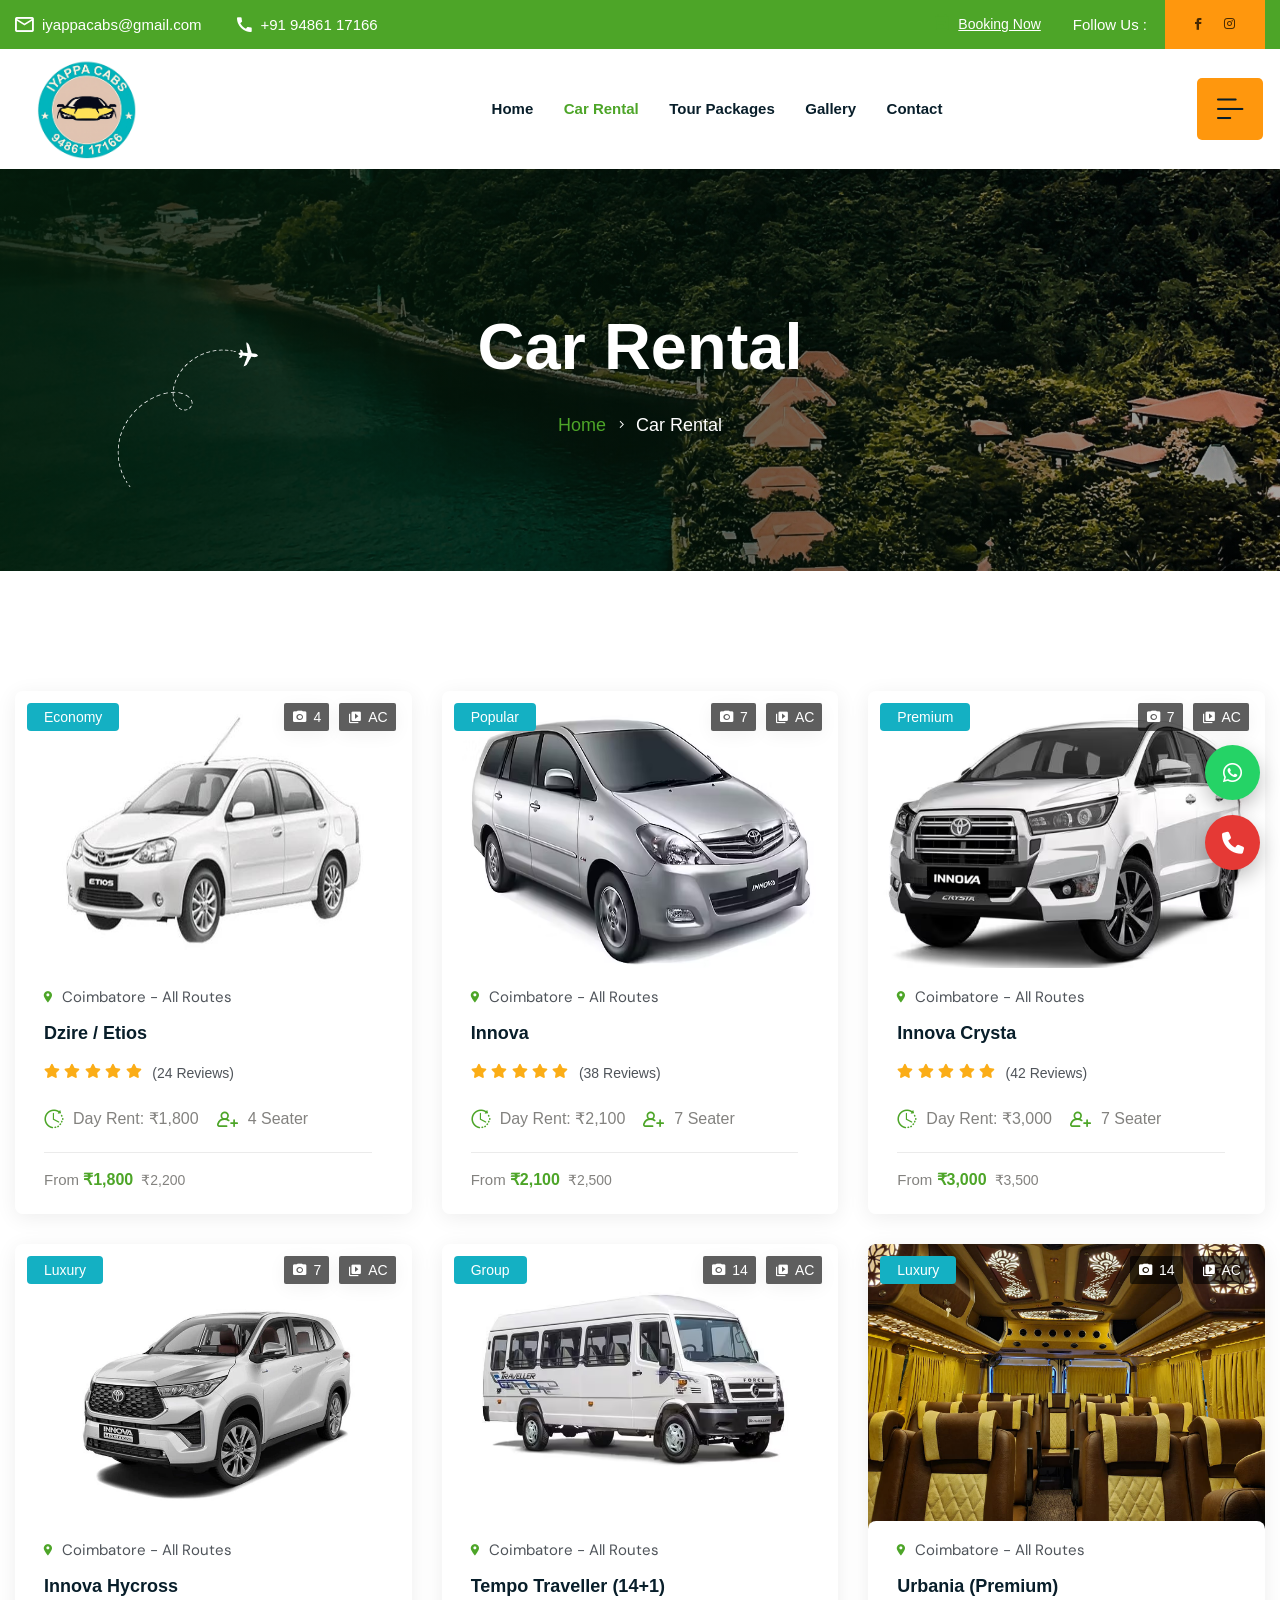
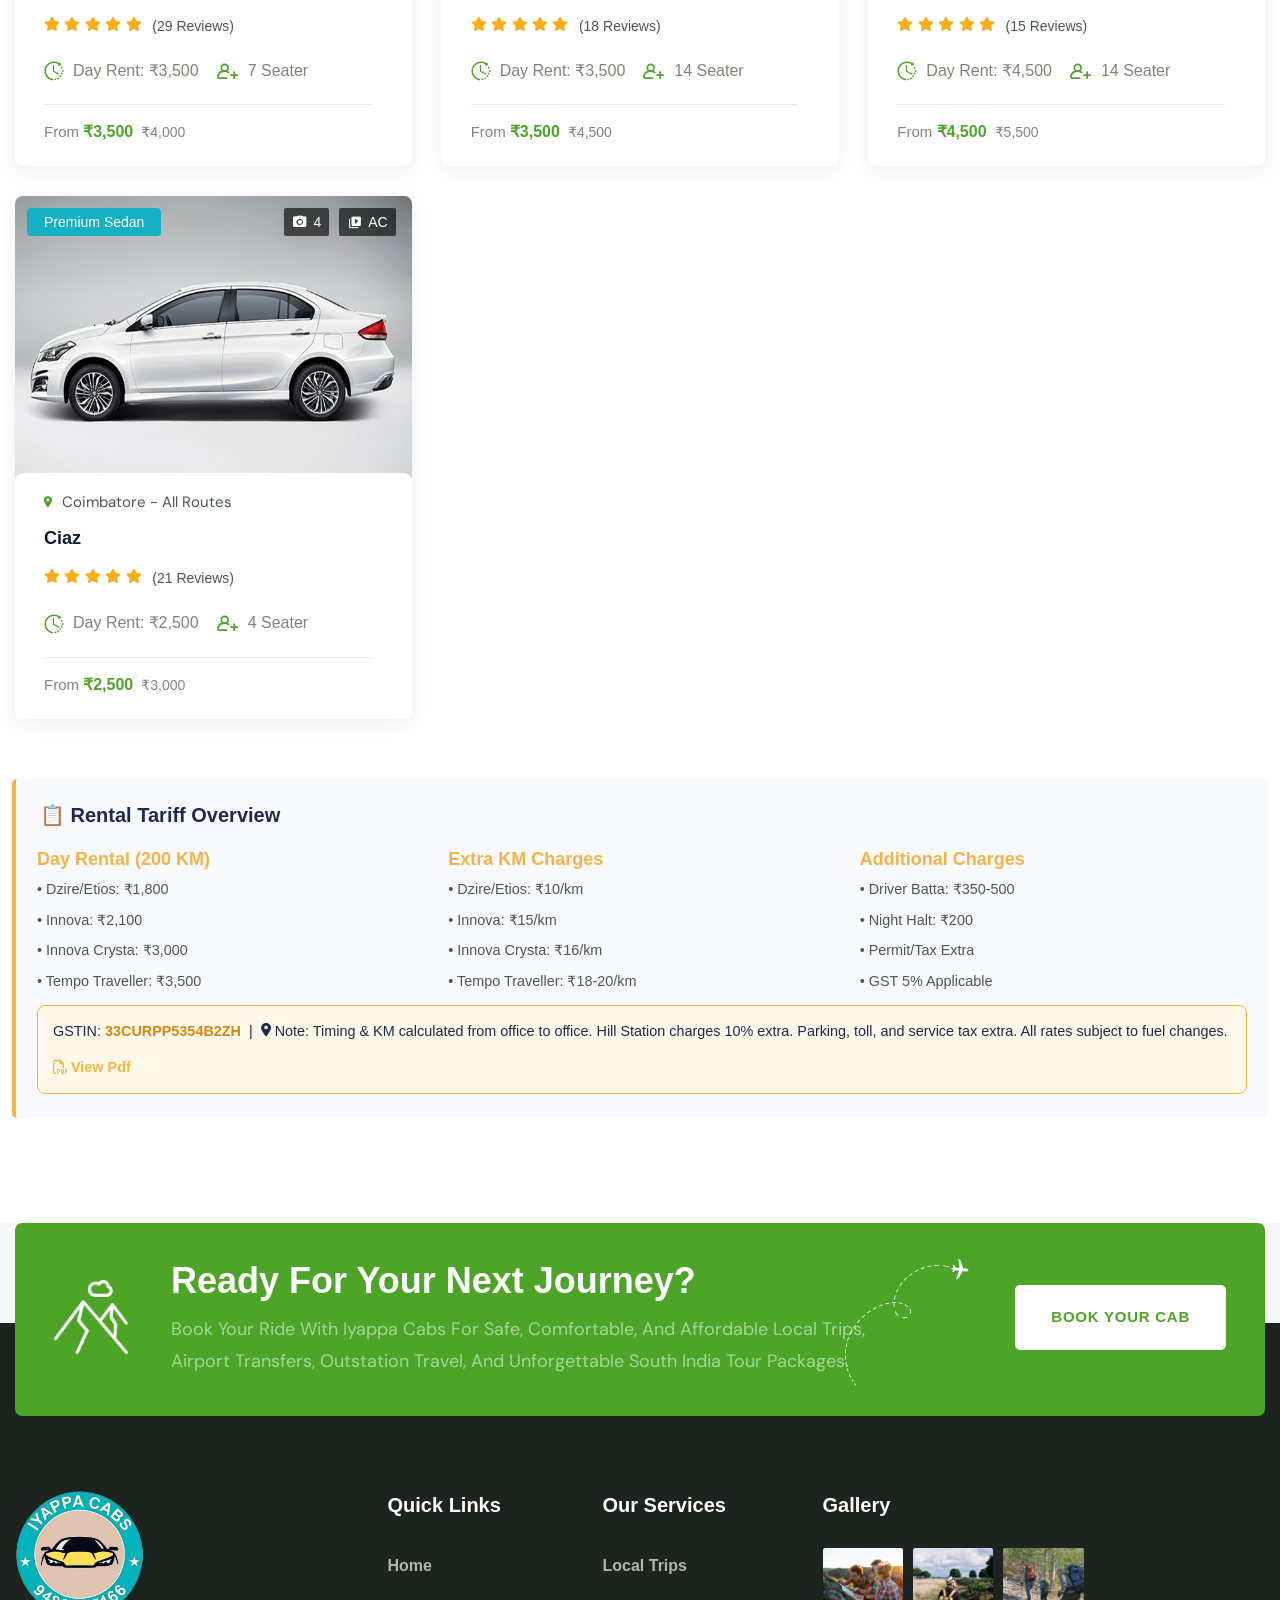
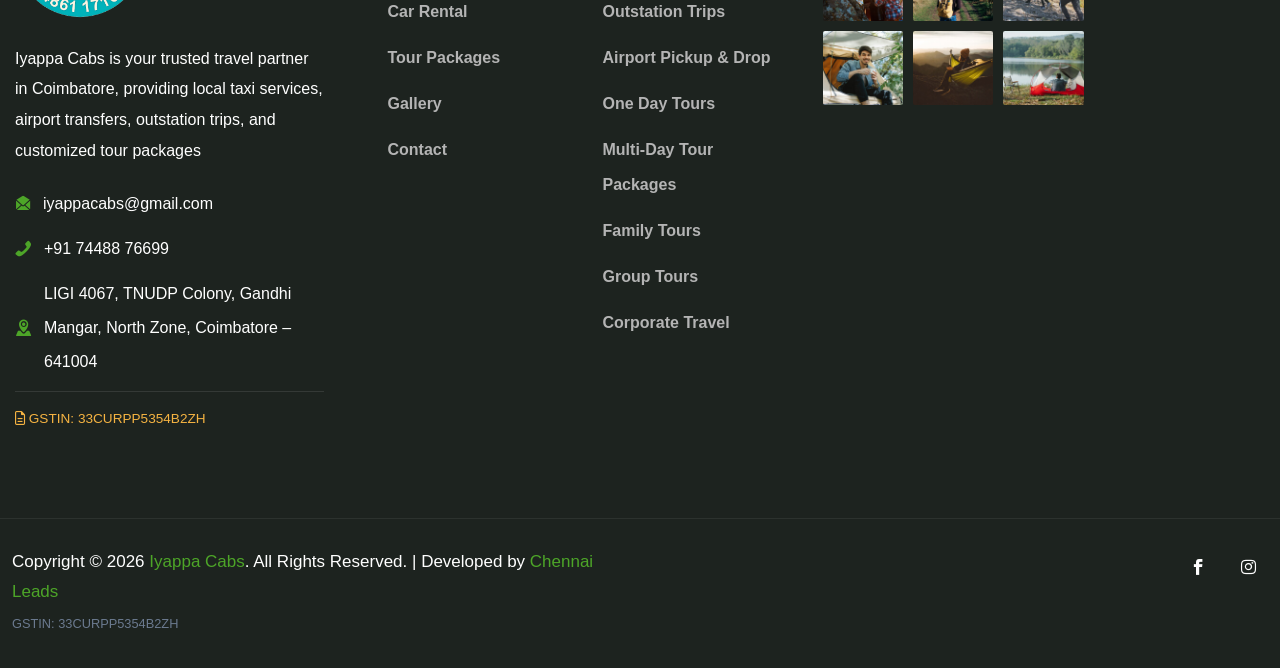
==== carrental.html @ cf472843 "first commit" ====
<!DOCTYPE html>

<html xmlns="http://www.w3.org/1999/xhtml" xml:lang="en-US" lang="en-US">


<!-- Mirrored from themesflat.co/html/vitour/gallery.html by HTTrack Website Copier/3.x [XR&CO'2014], Thu, 02 Jul 2026 13:58:26 GMT -->
<head>
    <meta charset="utf-8">
    <title>IYAPPA CABS – Coimbatore | Book Cabs & Tours</title>

    <!-- Meta tags for business & SEO -->
    <meta name="description" content="Iyappa Cabs – Coimbatore offers local & outstation trips, airport transfers, tour packages, and all types of tourist vehicles. Call 7448876699.">
    <meta name="keywords" content="Iyappa Cabs, Coimbatore cabs, taxi service Coimbatore, outstation trips, airport pickup, tour packages, Innova, Tempo Traveller">
    <meta name="author" content="Iyappa Cabs">
    <meta name="viewport" content="width=device-width, initial-scale=1, maximum-scale=1">

    <!-- Stylesheets (keep your existing framework) -->
    <link rel="stylesheet" href="app/css/app.css">
    <link rel="stylesheet" href="app/css/magnific-popup.css">
    <link rel="stylesheet" href="app/css/textanimation.css">

    <!-- Favicon and Touch Icons -->
    <link rel="shortcut icon" href="assets/images/favicon.ico">
    <link rel="apple-touch-icon-precomposed" href="assets/images/favicon.ico">

    <!-- Font Awesome Icons -->
    <link rel="stylesheet" href="https://cdnjs.cloudflare.com/ajax/libs/font-awesome/6.7.2/css/all.min.css">

    <!-- Optional inline style for business color accents (you can remove if not needed) -->

</head>
<style>
    .floating-contact {
  position: fixed;
  right: 20px;
  bottom: 30px;
  z-index: 9999;

  display: flex;
  flex-direction: column;
  gap: 15px;
}

/* Buttons Base */
.contact-btn {
  width: 55px;
  height: 55px;
  border-radius: 50%;
  display: flex;
  align-items: center;
  justify-content: center;

  font-size: 22px;
  color: #fff;
  text-decoration: none;

  box-shadow: 0 8px 20px rgba(0,0,0,0.25);
  transition: all 0.3s ease;
  position: relative;
}

/* WhatsApp (Official Green) */
.whatsapp {
  background: #25D366;
}

/* Call (Professional Red) */
.call {
  background: #E53935;
}

/* Hover Effects */
.contact-btn:hover {
  transform: scale(1.15);
  box-shadow: 0 10px 25px rgba(0,0,0,0.35);
}

/* Glow Effect */
.whatsapp:hover {
  box-shadow: 0 0 15px rgba(37, 211, 102, 0.6);
}

.call:hover {
  box-shadow: 0 0 15px rgba(229, 57, 53, 0.6);
}

/* Floating Animation */
@keyframes floatY {
  0% { transform: translateY(0); }
  50% { transform: translateY(-6px); }
  100% { transform: translateY(0); }
}

.contact-btn {
  animation: floatY 3s ease-in-out infinite;
}

.call {
  animation-delay: 1.5s;
}
</style>
<body class="body header-fixed ">

    <div class="floating-contact">

  <!-- WhatsApp -->
  <a href="https://wa.me/919486117166" target="_blank" class="contact-btn whatsapp">
    <i class="fab fa-whatsapp"></i>
  </a>

  <!-- Call -->
  <a href="tel:+917448876699" class="contact-btn call">
    <i class="fas fa-phone"></i>
  </a>

</div>

    <!-- /preload -->

    <div id="wrapper">
        <div id="pagee" class="clearfix">

                <!-- Main Header -->
            <header class="main-header header-style1 flex">
                <!-- Header Lower -->
                <div id="header">
                    <div class="header-top">
                        <div class="header-top-wrap flex-two">
                            <div class="header-top-right">
                                <ul class=" flex-three">
                                    
                                    <li class="flex-three">
                                        <i class="icon-mail"></i>
                                        <span>iyappacabs@gmail.com</span>
                                    </li>
                                    <li class="flex-three">
                                        <i class="icon-phone"></i>
                                        <span>+91 94861 17166</span>
                                    </li>


                                </ul>
                            </div>
                            <div class="header-top-left flex-two">
                                <a href="contact-us.html" class="booking">
                                    <i class="icon-19"></i>
                                    <span>Booking Now</span>
                                </a>
                                <div class="follow-social flex-two">
                                    <span>Follow Us :</span>
                                    <ul class="flex-two">
                                      <li>
    <a href="https://www.facebook.com/share/1c2Rnw9cNB/" target="_blank">
        <i class="icon-icon-2"></i>
    </a>
</li>

<li>
    <a href="https://www.instagram.com/iyappa_cabs?utm_source=qr&igsh=MXdndjljc3c0MWF1eQ%3D%3D" target="_blank">
        <i class="icon-8"></i>
    </a>
</li>
                                        
                                    </ul>
                                </div>

                            </div>
                        </div>

                    </div>
                    <div class="header-lower">
                        <div class="tf-container full">
                            <div class="row">
                                <div class="col-lg-12">
                                    <div class="inner-container flex justify-space align-center">
                                        <!-- Logo Box -->
                                       
                                        <div class="logo-box">
                                            <div class="logo">
                                                <a href="index.html">
                                                    <img src="assets/images/logo1.png" alt="Logo" 
                                                    style="height: 100px; width: 100%;">
                                                </a>
                                            </div>
                                        </div>
                                        <div class="nav-outer flex align-center">
                                            <!-- Main Menu -->
                                            <nav class="main-menu show navbar-expand-md">
                                                <div class="navbar-collapse collapse clearfix"
                                                    id="navbarSupportedContent">
                                                    <ul class="navigation clearfix">
                                                        <li >
                                                            <a href="index.html">Home</a>
                                                           
                                                        </li>
                                                         <li class="current"><a href="carrental.html">Car Rental</a></li>
                                                        <li><a href="tourpackage.html">Tour Packages</a></li>
                                                        <li><a href="gallery.html">Gallery</a></li>
                                                     
                                                      
                                                
                                                        <li ><a href="contact-us.html">Contact</a></li>
                                                    </ul>
                                                </div>
                                            </nav>
                                            <!-- Main Menu End-->
                                        </div>
                                        <div class="header-account flex align-center">
                                        
                                          
                                          
                                            <div class="icon-bar-header">
                                                <a href="#" class=" flex-three" data-bs-toggle="offcanvas"
                                                    data-bs-target="#offcanvasRight" aria-controls="offcanvasRight">
                                                    <i class="icon-Vector3"></i>
                                                </a>
                                            </div>
                                        </div>
                                        <div class="mobile-nav-toggler mobile-button">
                                            <i class="icon-bar"></i>
                                        </div>
                                    </div>
                                </div>
                            </div>
                        </div>
                    </div>
                </div>

                <!-- End Header Lower -->

                <!-- Mobile Menu  -->
                <div class="close-btn"><span class="icon flaticon-cancel-1"></span></div>
                <div class="mobile-menu">
                    <div class="menu-backdrop"></div>
                    <nav class="menu-box">
                        <div class="nav-logo"><a href="index.html">
                                <img src="assets/images/logo1.png" alt=""></a></div>
                        <div class="bottom-canvas">
                            <div class="menu-outer">
                            </div>
                        </div>
                    </nav>
                </div>
                <!-- End Mobile Menu -->

            </header>
            <!-- End Main Header -->
            <main id="main">

                <section class="breadcumb-section">
                    <div class="tf-container">
                        <div class="row">
                            <div class="col-lg-12 center z-index1">
                                <h1 class="title">Car Rental</h1>
                                <ul class="breadcumb-list flex-five">
                                    <li><a href="index.html">Home</a></li>
                                    <li><span>Car Rental</span></li>
                                </ul>
                                <img class="bcrumb-ab" src="assets/images/page/mask-bcrumb.png" alt="">
                            </div>
                        </div>

                    </div>
                </section>

              
              <!-- Widget Archive Car Rental - Iyappa Cabs -->
<section class="archieve-tour">
    <div class="tf-container">
        <div class="listing-list-car-wrap listing-list-car-wrap-grid3">
            
            <div class="listing-list-car-grid mb-60">
                <!-- Dzire / Etios -->
                <div class="tour-listing box-sd">
                    <a href="#" class="tour-listing-image">
                        <div class="badge-top flex-two">
                            <span class="feature">Economy</span>
                            <div class="badge-media flex-five">
                                <span class="media"><i class="icon-Group-1000002909"></i>4</span>
                                <span class="media"><i class="icon-Group-1000002910"></i>AC</span>
                            </div>
                        </div>
                        <img src="assets/images/car1.jpg" alt="Dzire Car Rental Coimbatore" style="height: 300px;">
                    </a>
                    <div class="tour-listing-content">
                        <span class="map"><i class="icon-Vector4"></i>Coimbatore - All Routes</span>
                        <h3 class="title-tour-list"><a href="#">Dzire / Etios</a></h3>
                        <div class="review">
                            <i class="icon-Star"></i>
                            <i class="icon-Star"></i>
                            <i class="icon-Star"></i>
                            <i class="icon-Star"></i>
                            <i class="icon-Star"></i>
                            <span>(24 Reviews)</span>
                        </div>
                        <div class="icon-box flex-three">
                            <div class="icons flex-three">
                                <i class="icon-time-left"></i>
                                <span>Day Rent: ₹1,800</span>
                            </div>
                            <div class="icons flex-three">
                                <svg width="21" height="16" viewBox="0 0 21 16" fill="none" xmlns="http://www.w3.org/2000/svg">
                                    <path d="M4.34766 4.79761C4.34766 2.94013 5.85346 1.43433 7.71094 1.43433C9.56841 1.43433 11.0742 2.94013 11.0742 4.79761C11.0742 6.65508 9.56841 8.16089 7.71094 8.16089C5.85346 8.16089 4.34766 6.65508 4.34766 4.79761Z" stroke="currentColor" stroke-width="1.7" stroke-miterlimit="10" stroke-linecap="round" stroke-linejoin="round"/>
                                    <path d="M9.5977 15.1797H2.46098C1.34827 15.1797 0.558268 14.0954 0.898984 13.0362C1.80408 10.222 4.57804 8.18566 7.69301 8.18566C9.17897 8.18566 10.5566 8.64906 11.6895 9.43922" stroke="currentColor" stroke-width="1.7" stroke-miterlimit="10" stroke-linecap="round" stroke-linejoin="round"/>
                                    <path d="M17.1035 15.1797V9.02734" stroke="currentColor" stroke-width="1.7" stroke-miterlimit="10" stroke-linecap="round" stroke-linejoin="round"/>
                                    <path d="M20.1797 12.1035H14.0273" stroke="currentColor" stroke-width="1.7" stroke-miterlimit="10" stroke-linecap="round" stroke-linejoin="round"/>
                                </svg>
                                <span>4 Seater</span>
                            </div>
                        </div>
                        <div class="flex-two">
                            <div class="price-box flex-three">
                                <p>From <span class="price-sale">₹1,800</span></p>
                                <span class="price">₹2,200</span>
                            </div>
                            <!-- <div class="icon-bookmark">
                                <i class="icon-Vector-151"></i>
                            </div> -->
                        </div>
                    </div>
                </div>

                <!-- Innova -->
                <div class="tour-listing box-sd">
                    <a href="#" class="tour-listing-image">
                        <div class="badge-top flex-two">
                            <span class="feature">Popular</span>
                            <div class="badge-media flex-five">
                                <span class="media"><i class="icon-Group-1000002909"></i>7</span>
                                <span class="media"><i class="icon-Group-1000002910"></i>AC</span>
                            </div>
                        </div>
                        <img src="assets/images/car2.avif" alt="Innova Car Rental Coimbatore" style="height: 300px;">
                    </a>
                    <div class="tour-listing-content">
                        <span class="map"><i class="icon-Vector4"></i>Coimbatore - All Routes</span>
                        <h3 class="title-tour-list"><a href="#">Innova</a></h3>
                        <div class="review">
                            <i class="icon-Star"></i>
                            <i class="icon-Star"></i>
                            <i class="icon-Star"></i>
                            <i class="icon-Star"></i>
                            <i class="icon-Star"></i>
                            <span>(38 Reviews)</span>
                        </div>
                        <div class="icon-box flex-three">
                            <div class="icons flex-three">
                                <i class="icon-time-left"></i>
                                <span>Day Rent: ₹2,100</span>
                            </div>
                            <div class="icons flex-three">
                                <svg width="21" height="16" viewBox="0 0 21 16" fill="none" xmlns="http://www.w3.org/2000/svg">
                                    <path d="M4.34766 4.79761C4.34766 2.94013 5.85346 1.43433 7.71094 1.43433C9.56841 1.43433 11.0742 2.94013 11.0742 4.79761C11.0742 6.65508 9.56841 8.16089 7.71094 8.16089C5.85346 8.16089 4.34766 6.65508 4.34766 4.79761Z" stroke="currentColor" stroke-width="1.7" stroke-miterlimit="10" stroke-linecap="round" stroke-linejoin="round"/>
                                    <path d="M9.5977 15.1797H2.46098C1.34827 15.1797 0.558268 14.0954 0.898984 13.0362C1.80408 10.222 4.57804 8.18566 7.69301 8.18566C9.17897 8.18566 10.5566 8.64906 11.6895 9.43922" stroke="currentColor" stroke-width="1.7" stroke-miterlimit="10" stroke-linecap="round" stroke-linejoin="round"/>
                                    <path d="M17.1035 15.1797V9.02734" stroke="currentColor" stroke-width="1.7" stroke-miterlimit="10" stroke-linecap="round" stroke-linejoin="round"/>
                                    <path d="M20.1797 12.1035H14.0273" stroke="currentColor" stroke-width="1.7" stroke-miterlimit="10" stroke-linecap="round" stroke-linejoin="round"/>
                                </svg>
                                <span>7 Seater</span>
                            </div>
                        </div>
                        <div class="flex-two">
                            <div class="price-box flex-three">
                                <p>From <span class="price-sale">₹2,100</span></p>
                                <span class="price">₹2,500</span>
                            </div>
                            <!-- <div class="icon-bookmark">
                                <i class="icon-Vector-151"></i>
                            </div> -->
                        </div>
                    </div>
                </div>

                <!-- Innova Crysta -->
                <div class="tour-listing box-sd">
                    <a href="#" class="tour-listing-image">
                        <div class="badge-top flex-two">
                            <span class="feature">Premium</span>
                            <div class="badge-media flex-five">
                                <span class="media"><i class="icon-Group-1000002909"></i>7</span>
                                <span class="media"><i class="icon-Group-1000002910"></i>AC</span>
                            </div>
                        </div>
                        <img src="assets/images/car3.avif" alt="Innova Crysta Car Rental Coimbatore" style="height: 300px;">
                    </a>
                    <div class="tour-listing-content">
                        <span class="map"><i class="icon-Vector4"></i>Coimbatore - All Routes</span>
                        <h3 class="title-tour-list"><a href="#">Innova Crysta</a></h3>
                        <div class="review">
                            <i class="icon-Star"></i>
                            <i class="icon-Star"></i>
                            <i class="icon-Star"></i>
                            <i class="icon-Star"></i>
                            <i class="icon-Star"></i>
                            <span>(42 Reviews)</span>
                        </div>
                        <div class="icon-box flex-three">
                            <div class="icons flex-three">
                                <i class="icon-time-left"></i>
                                <span>Day Rent: ₹3,000</span>
                            </div>
                            <div class="icons flex-three">
                                <svg width="21" height="16" viewBox="0 0 21 16" fill="none" xmlns="http://www.w3.org/2000/svg">
                                    <path d="M4.34766 4.79761C4.34766 2.94013 5.85346 1.43433 7.71094 1.43433C9.56841 1.43433 11.0742 2.94013 11.0742 4.79761C11.0742 6.65508 9.56841 8.16089 7.71094 8.16089C5.85346 8.16089 4.34766 6.65508 4.34766 4.79761Z" stroke="currentColor" stroke-width="1.7" stroke-miterlimit="10" stroke-linecap="round" stroke-linejoin="round"/>
                                    <path d="M9.5977 15.1797H2.46098C1.34827 15.1797 0.558268 14.0954 0.898984 13.0362C1.80408 10.222 4.57804 8.18566 7.69301 8.18566C9.17897 8.18566 10.5566 8.64906 11.6895 9.43922" stroke="currentColor" stroke-width="1.7" stroke-miterlimit="10" stroke-linecap="round" stroke-linejoin="round"/>
                                    <path d="M17.1035 15.1797V9.02734" stroke="currentColor" stroke-width="1.7" stroke-miterlimit="10" stroke-linecap="round" stroke-linejoin="round"/>
                                    <path d="M20.1797 12.1035H14.0273" stroke="currentColor" stroke-width="1.7" stroke-miterlimit="10" stroke-linecap="round" stroke-linejoin="round"/>
                                </svg>
                                <span>7 Seater</span>
                            </div>
                        </div>
                        <div class="flex-two">
                            <div class="price-box flex-three">
                                <p>From <span class="price-sale">₹3,000</span></p>
                                <span class="price">₹3,500</span>
                            </div>
                            <!-- <div class="icon-bookmark">
                                <i class="icon-Vector-151"></i>
                            </div> -->
                        </div>
                    </div>
                </div>

                <!-- Innova Hycross -->
                <div class="tour-listing box-sd">
                    <a href="#" class="tour-listing-image">
                        <div class="badge-top flex-two">
                            <span class="feature">Luxury</span>
                            <div class="badge-media flex-five">
                                <span class="media"><i class="icon-Group-1000002909"></i>7</span>
                                <span class="media"><i class="icon-Group-1000002910"></i>AC</span>
                            </div>
                        </div>
                        <img src="assets/images/car4.webp" alt="Innova Hycross Car Rental Coimbatore" style="height: 300px;">
                    </a>
                    <div class="tour-listing-content">
                        <span class="map"><i class="icon-Vector4"></i>Coimbatore - All Routes</span>
                        <h3 class="title-tour-list"><a href="#">Innova Hycross</a></h3>
                        <div class="review">
                            <i class="icon-Star"></i>
                            <i class="icon-Star"></i>
                            <i class="icon-Star"></i>
                            <i class="icon-Star"></i>
                            <i class="icon-Star"></i>
                            <span>(29 Reviews)</span>
                        </div>
                        <div class="icon-box flex-three">
                            <div class="icons flex-three">
                                <i class="icon-time-left"></i>
                                <span>Day Rent: ₹3,500</span>
                            </div>
                            <div class="icons flex-three">
                                <svg width="21" height="16" viewBox="0 0 21 16" fill="none" xmlns="http://www.w3.org/2000/svg">
                                    <path d="M4.34766 4.79761C4.34766 2.94013 5.85346 1.43433 7.71094 1.43433C9.56841 1.43433 11.0742 2.94013 11.0742 4.79761C11.0742 6.65508 9.56841 8.16089 7.71094 8.16089C5.85346 8.16089 4.34766 6.65508 4.34766 4.79761Z" stroke="currentColor" stroke-width="1.7" stroke-miterlimit="10" stroke-linecap="round" stroke-linejoin="round"/>
                                    <path d="M9.5977 15.1797H2.46098C1.34827 15.1797 0.558268 14.0954 0.898984 13.0362C1.80408 10.222 4.57804 8.18566 7.69301 8.18566C9.17897 8.18566 10.5566 8.64906 11.6895 9.43922" stroke="currentColor" stroke-width="1.7" stroke-miterlimit="10" stroke-linecap="round" stroke-linejoin="round"/>
                                    <path d="M17.1035 15.1797V9.02734" stroke="currentColor" stroke-width="1.7" stroke-miterlimit="10" stroke-linecap="round" stroke-linejoin="round"/>
                                    <path d="M20.1797 12.1035H14.0273" stroke="currentColor" stroke-width="1.7" stroke-miterlimit="10" stroke-linecap="round" stroke-linejoin="round"/>
                                </svg>
                                <span>7 Seater</span>
                            </div>
                        </div>
                        <div class="flex-two">
                            <div class="price-box flex-three">
                                <p>From <span class="price-sale">₹3,500</span></p>
                                <span class="price">₹4,000</span>
                            </div>
                            <!-- <div class="icon-bookmark">
                                <i class="icon-Vector-151"></i>
                            </div> -->
                        </div>
                    </div>
                </div>

                <!-- Tempo Traveller -->
                <div class="tour-listing box-sd">
                    <a href="#" class="tour-listing-image">
                        <div class="badge-top flex-two">
                            <span class="feature">Group</span>
                            <div class="badge-media flex-five">
                                <span class="media"><i class="icon-Group-1000002909"></i>14</span>
                                <span class="media"><i class="icon-Group-1000002910"></i>AC</span>
                            </div>
                        </div>
                        <img src="assets/images/car5.avif" alt="Tempo Traveller Rental Coimbatore" style="height: 300px;">
                    </a>
                    <div class="tour-listing-content">
                        <span class="map"><i class="icon-Vector4"></i>Coimbatore - All Routes</span>
                        <h3 class="title-tour-list"><a href="#">Tempo Traveller (14+1)</a></h3>
                        <div class="review">
                            <i class="icon-Star"></i>
                            <i class="icon-Star"></i>
                            <i class="icon-Star"></i>
                            <i class="icon-Star"></i>
                            <i class="icon-Star"></i>
                            <span>(18 Reviews)</span>
                        </div>
                        <div class="icon-box flex-three">
                            <div class="icons flex-three">
                                <i class="icon-time-left"></i>
                                <span>Day Rent: ₹3,500</span>
                            </div>
                            <div class="icons flex-three">
                                <svg width="21" height="16" viewBox="0 0 21 16" fill="none" xmlns="http://www.w3.org/2000/svg">
                                    <path d="M4.34766 4.79761C4.34766 2.94013 5.85346 1.43433 7.71094 1.43433C9.56841 1.43433 11.0742 2.94013 11.0742 4.79761C11.0742 6.65508 9.56841 8.16089 7.71094 8.16089C5.85346 8.16089 4.34766 6.65508 4.34766 4.79761Z" stroke="currentColor" stroke-width="1.7" stroke-miterlimit="10" stroke-linecap="round" stroke-linejoin="round"/>
                                    <path d="M9.5977 15.1797H2.46098C1.34827 15.1797 0.558268 14.0954 0.898984 13.0362C1.80408 10.222 4.57804 8.18566 7.69301 8.18566C9.17897 8.18566 10.5566 8.64906 11.6895 9.43922" stroke="currentColor" stroke-width="1.7" stroke-miterlimit="10" stroke-linecap="round" stroke-linejoin="round"/>
                                    <path d="M17.1035 15.1797V9.02734" stroke="currentColor" stroke-width="1.7" stroke-miterlimit="10" stroke-linecap="round" stroke-linejoin="round"/>
                                    <path d="M20.1797 12.1035H14.0273" stroke="currentColor" stroke-width="1.7" stroke-miterlimit="10" stroke-linecap="round" stroke-linejoin="round"/>
                                </svg>
                                <span>14 Seater</span>
                            </div>
                        </div>
                        <div class="flex-two">
                            <div class="price-box flex-three">
                                <p>From <span class="price-sale">₹3,500</span></p>
                                <span class="price">₹4,500</span>
                            </div>
                            <!-- <div class="icon-bookmark">
                                <i class="icon-Vector-151"></i>
                            </div> -->
                        </div>
                    </div>
                </div>

                <!-- Urbania -->
                <div class="tour-listing box-sd">
                    <a href="#" class="tour-listing-image">
                        <div class="badge-top flex-two">
                            <span class="feature">Luxury</span>
                            <div class="badge-media flex-five">
                                <span class="media"><i class="icon-Group-1000002909"></i>14</span>
                                <span class="media"><i class="icon-Group-1000002910"></i>AC</span>
                            </div>
                        </div>
                        <img src="assets/images/gallery1.jpeg" alt="Urbania Rental Coimbatore" style="height: 300px;">
                    </a>
                    <div class="tour-listing-content">
                        <span class="map"><i class="icon-Vector4"></i>Coimbatore - All Routes</span>
                        <h3 class="title-tour-list"><a href="#">Urbania (Premium)</a></h3>
                        <div class="review">
                            <i class="icon-Star"></i>
                            <i class="icon-Star"></i>
                            <i class="icon-Star"></i>
                            <i class="icon-Star"></i>
                            <i class="icon-Star"></i>
                            <span>(15 Reviews)</span>
                        </div>
                        <div class="icon-box flex-three">
                            <div class="icons flex-three">
                                <i class="icon-time-left"></i>
                                <span>Day Rent: ₹4,500</span>
                            </div>
                            <div class="icons flex-three">
                                <svg width="21" height="16" viewBox="0 0 21 16" fill="none" xmlns="http://www.w3.org/2000/svg">
                                    <path d="M4.34766 4.79761C4.34766 2.94013 5.85346 1.43433 7.71094 1.43433C9.56841 1.43433 11.0742 2.94013 11.0742 4.79761C11.0742 6.65508 9.56841 8.16089 7.71094 8.16089C5.85346 8.16089 4.34766 6.65508 4.34766 4.79761Z" stroke="currentColor" stroke-width="1.7" stroke-miterlimit="10" stroke-linecap="round" stroke-linejoin="round"/>
                                    <path d="M9.5977 15.1797H2.46098C1.34827 15.1797 0.558268 14.0954 0.898984 13.0362C1.80408 10.222 4.57804 8.18566 7.69301 8.18566C9.17897 8.18566 10.5566 8.64906 11.6895 9.43922" stroke="currentColor" stroke-width="1.7" stroke-miterlimit="10" stroke-linecap="round" stroke-linejoin="round"/>
                                    <path d="M17.1035 15.1797V9.02734" stroke="currentColor" stroke-width="1.7" stroke-miterlimit="10" stroke-linecap="round" stroke-linejoin="round"/>
                                    <path d="M20.1797 12.1035H14.0273" stroke="currentColor" stroke-width="1.7" stroke-miterlimit="10" stroke-linecap="round" stroke-linejoin="round"/>
                                </svg>
                                <span>14 Seater</span>
                            </div>
                        </div>
                        <div class="flex-two">
                            <div class="price-box flex-three">
                                <p>From <span class="price-sale">₹4,500</span></p>
                                <span class="price">₹5,500</span>
                            </div>
                            <!-- <div class="icon-bookmark">
                                <i class="icon-Vector-151"></i>
                            </div> -->
                        </div>
                    </div>
                </div>

                <!-- Ciaz -->
                <div class="tour-listing box-sd">
                    <a href="#" class="tour-listing-image">
                        <div class="badge-top flex-two">
                            <span class="feature">Premium Sedan</span>
                            <div class="badge-media flex-five">
                                <span class="media"><i class="icon-Group-1000002909"></i>4</span>
                                <span class="media"><i class="icon-Group-1000002910"></i>AC</span>
                            </div>
                        </div>
                        <img src="assets/images/car6.jpg" alt="Ciaz Car Rental Coimbatore" style="height: 300px;">
                    </a>
                    <div class="tour-listing-content">
                        <span class="map"><i class="icon-Vector4"></i>Coimbatore - All Routes</span>
                        <h3 class="title-tour-list"><a href="#">Ciaz</a></h3>
                        <div class="review">
                            <i class="icon-Star"></i>
                            <i class="icon-Star"></i>
                            <i class="icon-Star"></i>
                            <i class="icon-Star"></i>
                            <i class="icon-Star"></i>
                            <span>(21 Reviews)</span>
                        </div>
                        <div class="icon-box flex-three">
                            <div class="icons flex-three">
                                <i class="icon-time-left"></i>
                                <span>Day Rent: ₹2,500</span>
                            </div>
                            <div class="icons flex-three">
                                <svg width="21" height="16" viewBox="0 0 21 16" fill="none" xmlns="http://www.w3.org/2000/svg">
                                    <path d="M4.34766 4.79761C4.34766 2.94013 5.85346 1.43433 7.71094 1.43433C9.56841 1.43433 11.0742 2.94013 11.0742 4.79761C11.0742 6.65508 9.56841 8.16089 7.71094 8.16089C5.85346 8.16089 4.34766 6.65508 4.34766 4.79761Z" stroke="currentColor" stroke-width="1.7" stroke-miterlimit="10" stroke-linecap="round" stroke-linejoin="round"/>
                                    <path d="M9.5977 15.1797H2.46098C1.34827 15.1797 0.558268 14.0954 0.898984 13.0362C1.80408 10.222 4.57804 8.18566 7.69301 8.18566C9.17897 8.18566 10.5566 8.64906 11.6895 9.43922" stroke="currentColor" stroke-width="1.7" stroke-miterlimit="10" stroke-linecap="round" stroke-linejoin="round"/>
                                    <path d="M17.1035 15.1797V9.02734" stroke="currentColor" stroke-width="1.7" stroke-miterlimit="10" stroke-linecap="round" stroke-linejoin="round"/>
                                    <path d="M20.1797 12.1035H14.0273" stroke="currentColor" stroke-width="1.7" stroke-miterlimit="10" stroke-linecap="round" stroke-linejoin="round"/>
                                </svg>
                                <span>4 Seater</span>
                            </div>
                        </div>
                        <div class="flex-two">
                            <div class="price-box flex-three">
                                <p>From <span class="price-sale">₹2,500</span></p>
                                <span class="price">₹3,000</span>
                            </div>
                            <!-- <div class="icon-bookmark">
                                <i class="icon-Vector-151"></i>
                            </div> -->
                        </div>
                    </div>
                </div>

            </div>
            
            <!-- Tariff Note with GSTIN -->
            <div class="row">
                <div class="col-lg-12">
                    <div class="bg-4 p-4 rounded-3" style="background: #f8faff; padding: 20px; border-radius: 12px; border-left: 4px solid #f5b342;">
                        <h5 style="color: #1e2a4a; font-weight: 600;">📋 Rental Tariff Overview</h5>
                        <div class="row mt-3">
                            <div class="col-md-4">
                                <h6 style="color: #f5b342;">Day Rental (200 KM)</h6>
                                <ul style="list-style: none; padding: 0; font-size: 0.9rem;">
                                    <li>• Dzire/Etios: ₹1,800</li>
                                    <li>• Innova: ₹2,100</li>
                                    <li>• Innova Crysta: ₹3,000</li>
                                    <li>• Tempo Traveller: ₹3,500</li>
                                </ul>
                            </div>
                            <div class="col-md-4">
                                <h6 style="color: #f5b342;">Extra KM Charges</h6>
                                <ul style="list-style: none; padding: 0; font-size: 0.9rem;">
                                    <li>• Dzire/Etios: ₹10/km</li>
                                    <li>• Innova: ₹15/km</li>
                                    <li>• Innova Crysta: ₹16/km</li>
                                    <li>• Tempo Traveller: ₹18-20/km</li>
                                </ul>
                            </div>
                            <div class="col-md-4">
                                <h6 style="color: #f5b342;">Additional Charges</h6>
                                <ul style="list-style: none; padding: 0; font-size: 0.9rem;">
                                    <li>• Driver Batta: ₹350-500</li>
                                    <li>• Night Halt: ₹200</li>
                                    <li>• Permit/Tax Extra</li>
                                    <li>• GST 5% Applicable</li>
                                </ul>
                            </div>
                        </div>
                        <div class="row mt-2">
                            <div class="col-md-12">
                                <p style="font-size: 0.9rem; color: #1e2a4a; background: #fff8e8; padding: 10px 15px; border-radius: 8px; border: 1px solid #f5b342; margin: 0;">
                                    <strong>GSTIN:</strong> <span style="color: #d4880f; font-weight: 700;">33CURPP5354B2ZH</span> &nbsp;|&nbsp; 
                                    <i class="icon-Vector4"></i> 
                                    <strong>Note:</strong> Timing & KM calculated from office to office. Hill Station charges 10% extra. 
                                    Parking, toll, and service tax extra. All rates subject to fuel changes.
                                    <br>
                                    <a href="assets/iyyapacabs.pdf" target="_blank" style="color: #f5b342; font-weight: 600; text-decoration: none; display: inline-block; margin-top: 5px;">
                                        <i class="fa-regular fa-file-pdf"></i> View Pdf
                                    </a>
                                </p>
                            </div>
                        </div>
                    </div>
                </div>
            </div>
            
        </div>
        
    </div>
</section>
<!-- Widget Archive Car Rental - End -->
               


                <section class="mb--93 bg-1">
    <div class="tf-container">
        <div class="callt-to-action flex-two z-index3 relative">
            <div class="callt-to-action-content flex-three">
                <div class="image">
                    <img src="assets/images/page/ready.png" alt="Iyappa Cabs">
                </div>
                <div class="content">
                    <h2 class="title-call">Ready for Your Next Journey?</h2>
                    <p class="des">
                        Book your ride with Iyappa Cabs for safe, comfortable, and 
                        affordable local trips, <Br>airport transfers, outstation travel, 
                        and unforgettable South India tour packages.
                    </p>
                </div>
            </div>
            <img src="assets/images/page/vector4.png" alt="" class="shape-ab">
            <div class="callt-to-action-button">
                <a href="contact.html" class="get-call">Book Your Cab</a>
            </div>
        </div>
    </div>
</section>

            </main>
  <!-- ===== UPDATED FOOTER with GSTIN ===== -->
            <footer class="footer footer-style1">
                <div class="tf-container">
                    <div class="footer-main">
                        <div class="footer-logo">
                            <div class="logo-footer">
                                <img src="assets/images/logo1.png" alt="">
                            </div>
                            <p class="des-footer">Iyappa Cabs is your trusted travel partner in Coimbatore, providing local taxi services, airport transfers, outstation trips, and customized tour packages
                            </p>
                            <ul class="footer-info">
                                <li class="flex-three">
                                    <i class="icon-noun-mail-5780740-1"></i>
                                    <p>iyappacabs@gmail.com</p>
                                </li>
                                <li class="flex-three">
                                    <i class="icon-Group-9"></i>
                                    <p>+91 74488 76699</p>
                                </li>
                                <li class="flex-three">
                                    <i class="icon-Layer-19"></i>
                                    <p>LIGI 4067, TNUDP Colony, Gandhi Mangar, North Zone, Coimbatore – 641004</p>
                                </li>
                            </ul>
                            <!-- GSTIN in footer -->
                            <div style="margin-top: 12px; padding-top: 12px; border-top: 1px solid rgba(255,255,255,0.1);">
                                <p style="font-size: 0.85rem; color: #f5b342; margin: 0;">
                                    <i class="fa-regular fa-file-lines"></i> GSTIN: <strong>33CURPP5354B2ZH</strong>
                                </p>
                            </div>
                        </div>
                        <div class="footer-service">
                            <h5 class="title">Quick Links</h5>

                            <ul class="footer-menu">
                                <li>
                                    <a href="index.html">Home</a>
                                </li>
                                <li>
                                    <a href="carrental.html">Car Rental</a>
                                </li>
                                <li>
                                    <a href="tourpackage.html">Tour Packages</a>
                                </li>
                                <li>
                                    <a href="gallery.html">Gallery</a>
                                </li>
                                <li>
                                    <a href="contact-us.html">Contact</a>
                                </li>
                            </ul>

                        </div>
                       
                        <div class="footer-service">
                            <h5 class="title">Our Services</h5>

                            <ul class="footer-menu">
                                <li>
                                    <a href="#">Local Trips</a>
                                </li>
                                <li>
                                    <a href="#">Outstation Trips</a>
                                </li>
                                <li>
                                    <a href="#">Airport Pickup & Drop</a>
                                </li>
                                <li>
                                    <a href="#">One Day Tours</a>
                                </li>
                                <li>
                                    <a href="#">Multi-Day Tour Packages</a>
                                </li>
                                 <li>
                                    <a href="#">Family Tours</a>
                                </li>
                                 <li>
                                    <a href="#">Group Tours</a>
                                </li>
                                 <li>
                                    <a href="#">Corporate Travel</a>
                                </li>
                            </ul>

                        </div>
                        
                         <div class="footer-gallery">
                            <h5 class="title">Gallery</h5>

                            <div class="gallery-img">
                                <a href="assets/images/gallery/gl1.jpg" data-fancybox="gallery">
                                    <img src="assets/images/gallery/gl1.jpg" alt="image gallery">
                                </a>
                                <a href="assets/images/gallery/gl2.jpg" data-fancybox="gallery">
                                    <img src="assets/images/gallery/gl2.jpg" alt="image gallery">
                                </a>
                                <a href="assets/images/gallery/gl3.jpg" data-fancybox="gallery">
                                    <img src="assets/images/gallery/gl3.jpg" alt="image gallery">
                                </a>
                                <a href="assets/images/gallery/gl4.jpg" data-fancybox="gallery">
                                    <img src="assets/images/gallery/gl4.jpg" alt="image gallery">
                                </a>
                                <a href="assets/images/gallery/gl5.jpg" data-fancybox="gallery">
                                    <img src="assets/images/gallery/gl5.jpg" alt="image gallery">
                                </a>
                                <a href="assets/images/gallery/gl6.jpg" data-fancybox="gallery">
                                    <img src="assets/images/gallery/gl6.jpg" alt="image gallery">
                                </a>
                            </div>

                        </div>
                    </div>

                    <div class="row footer-bottom">
                       <div class="col-md-6">
    <p class="copy-right">
        Copyright &copy; <span id="current-year"></span> 
        <a href="index.html" class="text-main">Iyappa Cabs</a>. 
        All Rights Reserved. | Developed by 
        <a href="https://chennaileads.com" target="_blank" class="text-main">
            Chennai Leads
        </a>
        <br>
        <span style="font-size: 0.8rem; color: #6b7a8f;">GSTIN: 33CURPP5354B2ZH</span>
    </p>
</div>

<script>
    document.getElementById("current-year").textContent = new Date().getFullYear();
</script>
                        <div class="col-md-6">
                            <ul class="social flex-six">
                                <li>
                                    <a href="https://www.facebook.com/share/1c2Rnw9cNB/" target="_blank">
                                        <i class="icon-icon-2"></i>
                                    </a>
                                </li>
                                <li>
                                    <a href="https://www.instagram.com/iyappa_cabs?utm_source=qr&igsh=MXdndjljc3c0MWF1eQ%3D%3D" target="_blank">
                                        <i class="icon-8"></i>
                                    </a>
                                </li>
                                
                            </ul>
                        </div>
                    </div>
                </div>
            </footer>


            <!-- Bottom -->
        </div>
        <!-- /#page -->
    </div>

    <!-- Modal Popup Bid -->

   <div class="offcanvas offcanvas-end" tabindex="-1" id="offcanvasRight">
        <div class="offcanvas-header">
            <button type="button" class="btn-close" data-bs-dismiss="offcanvas" aria-label="Close">

            </button>
        </div>
        <div class="offcanvas-body">
            <div class="logo-canvas">
                <img src="assets/images/logo1.png" alt="image">
            </div>
            <p class="des"> We offer 24/7 taxi services, airport transfers, local sightseeing, outstation trips, and customized tour packages to some of South India's most popular destinations.
            </p>
            <ul class="canvas-info">
                <li class="flex-three">
                    <i class="icon-noun-mail-5780740-1"></i>
                    <p>iyappacabs@gmail.com</p>
                </li>
                <li class="flex-three">
                    <i class="icon-Group-9"></i>
                    <p>+91 74488 76699</p>
                </li>
                <li class="flex-three">
                    <i class="icon-Layer-19"></i>
                    <p>LIGI 4067,
TNUDP Colony,
Gandhi Mangar, North Zone,
Coimbatore – 641004</p>
                </li>
            </ul>
            <ul class="social flex-three">
                <li>
                    <a href="https://www.facebook.com/share/1c2Rnw9cNB/" target="_blank">
                        <i class="icon-icon-2"></i>
                    </a>
                </li>
              
                <li>
                    <a href="https://www.instagram.com/iyappa_cabs?utm_source=qr&igsh=MXdndjljc3c0MWF1eQ%3D%3D" target="_blank">
                        <i class="icon-8"></i>
                    </a>
                </li>
               
            </ul>

        </div>
    </div>
    <!-- Javascript -->
    <script src="app/js/jquery.min.js"></script>
    <script src="app/js/jquery.nice-select.min.js"></script>
    <script src="app/js/bootstrap.min.js"></script>
    <script src="app/js/swiper-bundle.min.js"></script>
    <script src="app/js/swiper.js"></script>
    <script src="app/js/plugin.js"></script>
    <script src="app/js/jquery.fancybox.js"></script>
    <script src="app/js/map.min.js"></script>
    <script src="app/js/map.js"></script>
    <script src="app/js/shortcodes.js"></script>
    <script src="app/js/main.js"></script>
  <script>
  const toggleBtn = document.getElementById("callToggle");
  const enquiryBox = document.getElementById("enquiryBox");

  toggleBtn.addEventListener("click", () => {
    enquiryBox.style.display =
      enquiryBox.style.display === "block" ? "none" : "block";
  });

  document.addEventListener("click", (e) => {
    if (!e.target.closest(".floating-contact")) {
      enquiryBox.style.display = "none";
    }
  });
  toggleBtn.addEventListener("click", () => {
  enquiryBox.classList.toggle("show");
});
</script>
</body>


<!-- Mirrored from themesflat.co/html/vitour/gallery.html by HTTrack Website Copier/3.x [XR&CO'2014], Thu, 02 Jul 2026 13:58:32 GMT -->
</html>
---- app/css/app.css ----
@charset "UTF-8";
/**
  * Name: Vitour - Travel & Tour Booking HTML Template
  * Version: 1.0.2
  * Author: Themesflat
  * Author URI: http://www.themesflat.com
*/
/**
  * Name: Vitour - Travel & Tour Booking HTML Template
  * Version: 1.0.2
  * Author: Themesflat
  * Author URI: http://www.themesflat.com
*/
/**
  * Name: Vitour - Travel & Tour Booking HTML Template
  * Version: 1.0.2
  * Author: Themesflat
  * Author URI: http://www.themesflat.com
*/
/**
  	* scroll-top
    * PreLoad
    * pagination
    * Social
    * price-range
    * video
    * widget Tour List
    * Counter
    * widget Destination
    * Blog
    * widget clip text
    * widget icon box
    * widget Testimonial
    * widget Team
    * Gallery
    * widget Image Box
    * Faq
    * Count Down 
    * slider
    * Button
    * Tab
*/
@import "animate.css";
@import "jquery.fancybox.min.css";
@import "magnific-popup.css";
@import "swiper-bundle.min.css";
@import "nice-select.css";
@import "../../assets/fonts/style.css";
@import url("https://fonts.googleapis.com/css2?family=DM+Sans:ital,opsz,wght@0,9..40,100..1000;1,9..40,100..1000&amp;family=Plus+Poppins+Sans:ital,wght@0,200..800;1,200..800&amp;family=Yesteryear&amp;display=swap");
@import "bootstrap.css";
/* Header
-------------------------------------------------------------- */
.header-top {
  padding-left: 209px;
  background-color: #EBEBEB;
}
.header-top .header-top-wrap .header-top-right ul li:not(:last-child) {
  margin-right: 36px;
}
.header-top .header-top-wrap .header-top-right ul li i {
  color: #4DA528;
  margin-right: 8px;
  font-size: 15px;
}
.header-top .header-top-wrap .header-top-right ul li span {
  font-size: 15px;
  font-weight: 400;
  line-height: 19.53px;
}
.header-top .header-top-wrap .header-top-left .booking {
  margin-right: 32px;
}
.header-top .header-top-wrap .header-top-left .booking i {
  color: #4DA528;
  margin-right: 5px;
}
.header-top .header-top-wrap .header-top-left .booking span {
  font-size: 14px;
  font-weight: 500;
  line-height: 17px;
  text-decoration: underline;
}
.header-top .header-top-wrap .header-top-left .follow-social span {
  font-size: 15px;
  font-weight: 500;
  line-height: 19.53px;
  margin-right: 18px;
}
.header-top .header-top-wrap .header-top-left .follow-social ul {
  background-color: #DCDCDC;
  padding: 8px 30px;
}
.header-top .header-top-wrap .header-top-left .follow-social ul li:not(:last-child) {
  margin-right: 22px;
}
.header-top .header-top-wrap .header-top-left .follow-social ul li a {
  color: rgba(0, 0, 0, 0.72);
}
.header-top .header-top-wrap .header-top-left .follow-social ul li a:hover {
  color: #4DA528;
}
.header-top .header-top-wrap .header-top-left .follow-social ul li a i {
  font-size: 12px;
}

.notification .dropdown-menu {
  min-width: 285px;
  right: 0 !important;
  left: auto !important;
  top: 47px !important;
  padding: 25px 15px;
  box-shadow: rgba(20, 25, 38, 0.1) 0px 4px 24px 2px;
  border-radius: 16px;
  border: unset !important;
  transform: translate(0px, 27px) !important;
}
.notification .dropdown-menu li:not(:last-child) {
  margin-bottom: 15px;
}
.notification .dropdown-menu .message-item {
  gap: 15px;
}
.notification .dropdown-menu .message-item .image {
  display: flex;
  align-items: center;
  justify-content: center;
  width: 50px;
  height: 50px;
  flex-shrink: 0;
  border-radius: 50%;
  background-color: #4DA528;
  color: #FFFFFF;
}
.notification .dropdown-menu .message-item .body-title {
  color: #000000;
  font-size: 14px;
  font-weight: 600;
  line-height: 20px;
  margin-bottom: 3px;
}
.notification .dropdown-menu .message-item .text-tiny {
  color: #4F545A;
  font-size: 12px;
  line-height: 15px;
}

.dropdown.account .dropdown-menu {
  min-width: 150px;
  right: 0 !important;
  left: auto !important;
  top: 47px !important;
  padding: 25px 15px;
  box-shadow: rgba(20, 25, 38, 0.1) 0px 4px 24px 2px;
  border-radius: 16px;
  border: unset !important;
  transform: translate(0px, 31px) !important;
}
.dropdown.account .dropdown-menu li:not(:last-child) {
  margin-bottom: 10px;
}

.header-sidebar {
  background-color: #4DA528;
  padding: 30px 60px;
}
.header-sidebar i {
  font-size: 33px;
  color: #FFFFFF;
}

.header-account ul li {
  color: #4DA528;
}
.header-account ul li i {
  font-size: 20px;
  top: 5px;
  position: relative;
}
.header-account ul li a {
  color: #081E2A;
  font-size: 16px;
  font-weight: 500;
  display: flex;
  gap: 7px;
}
.header-account ul li a:hover {
  color: #4DA528;
}
.header-account .register ul li a img {
  width: 40px;
  height: 40px;
  border-radius: 100%;
  border: 2px solid #FFFFFF;
  box-shadow: 0px 4px 8px 0px rgba(0, 0, 0, 0.14);
}

.header-account .search-mobie a i {
  font-size: 19px;
  color: #081E2A;
}

.header-account .search-mobie .show-search {
  margin-top: 5px;
  display: inline-block;
}

.dropdown-menu.top-search {
  padding: 0;
  min-width: max-content;
  right: 0px !important;
  transform: translate(0px, 63px) !important;
  left: auto !important;
  top: 0px !important;
}

.show-search.show i::before {
  content: "\e986";
  font-size: 17px;
  padding: 1px;
}

.main-header {
  z-index: 99;
  width: 100%;
  position: relative;
  background-color: #FFFFFF;
}

#showlogo {
  display: none;
}

/* Header Email */
.main-header .header-account {
  padding: 12px 0;
  gap: 26px;
}
.main-header .header-account .currency .nice-select {
  border: unset !important;
  border-radius: unset;
  padding: 8px 20px 8px 20px;
}
.main-header .header-account .currency .nice-select .current {
  font-size: 16px;
  font-weight: 500;
  line-height: 20px;
  color: #000000;
}
.main-header .header-account .currency .nice-select:after {
  border-bottom: 1.7px solid #000000;
  border-right: 1.7px solid #000000;
  margin-top: -6px;
  right: 5px;
}
.main-header .header-account .language .nice-select {
  border: unset !important;
  border-radius: unset;
  padding: 8px 26px 8px 0px;
}
.main-header .header-account .language .nice-select img {
  width: 20px;
  margin-right: 8px;
}
.main-header .header-account .language .nice-select .current {
  font-size: 16px;
  font-weight: 500;
  line-height: 20px;
  color: #000000;
}
.main-header .header-account .language .nice-select:after {
  border-bottom: 1.7px solid #000000;
  border-right: 1.7px solid #000000;
  margin-top: -6px;
  right: 5px;
}
.main-header .header-account .language .nice-select.open .list {
  width: 200px;
}

.main-header .logo-box .logo img {
  display: inline-block;
  max-width: 100%;
  width: 128px;
  height: auto;
  -webkit-transition: all 300ms ease;
  -ms-transition: all 300ms ease;
  -o-transition: all 300ms ease;
  -moz-transition: all 300ms ease;
  transition: all 300ms ease;
}

.main-header .logo-box .logo {
  position: relative;
}

#header {
  width: 100%;
}

.main-header .header-lower {
  position: relative;
  padding-left: 214px;
  padding-right: 45px;
  transition: all 300ms ease;
  -moz-transition: all 300ms ease;
  -webkit-transition: all 300ms ease;
  -ms-transition: all 300ms ease;
  -o-transition: all 300ms ease;
}
.main-header .header-lower .fly-ab {
  position: absolute;
  width: auto;
  left: -8px;
  top: 0;
}

.main-header .header-lower .nav-outer {
  position: relative;
}

.main-header .header-upper .logo-box {
  position: relative;
  padding: 10px 0px 10px;
}

.main-header .header-upper .logo-box .logo {
  position: relative;
}

/* Main Menu */
.main-header .main-menu {
  position: relative;
  -webkit-transition: all 300ms ease;
  -ms-transition: all 300ms ease;
  -o-transition: all 300ms ease;
  -moz-transition: all 300ms ease;
  transition: all 300ms ease;
}

.main-header .main-menu .navbar-collapse {
  padding: 0px;
  display: block;
}

.main-header .header-lower .main-menu .navigation {
  position: relative;
}

.main-header .main-menu .navigation > li {
  position: relative;
  display: inline-block;
  transition: all 0.3s ease;
  -moz-transition: all 0.3s ease;
  -webkit-transition: all 0.3s ease;
  -ms-transition: all 0.3s ease;
  -o-transition: all 0.3s ease;
  margin-right: 26px;
}

.main-header .sticky-header .nav-outer .options-box {
  margin-top: 40px;
}

/*Sticky Header*/
.main-header .sticky-header {
  position: fixed;
  opacity: 0;
  visibility: hidden;
  left: 0px;
  top: 0px;
  width: 100%;
  padding: 0px 0px;
  z-index: 0;
  transition: all 0.3s ease;
  -moz-transition: all 0.3s ease;
  -webkit-transition: all 0.3s ease;
  -ms-transition: all 0.3s ease;
  -o-transition: all 0.3s ease;
  box-shadow: 0px 0px 10px rgba(0, 0, 0, 0.1);
}

.main-header .sticky-header .mobile-nav-toggler {
  display: none;
  cursor: pointer;
}

.main-header .sticky-header .logo {
  position: relative;
  padding: 7px 0px;
}

.main-header.fixed-header .sticky-header {
  z-index: 999;
  opacity: 1;
  visibility: visible;
  -ms-animation-name: fadeInDown;
  -moz-animation-name: fadeInDown;
  -op-animation-name: fadeInDown;
  -webkit-animation-name: fadeInDown;
  animation-name: fadeInDown;
  -ms-animation-duration: 0.3s;
  -moz-animation-duration: 0.3s;
  -op-animation-duration: 0.3s;
  -webkit-animation-duration: 0.3s;
  animation-duration: 0.3s;
  -ms-animation-timing-function: linear;
  -moz-animation-timing-function: linear;
  -op-animation-timing-function: linear;
  -webkit-animation-timing-function: linear;
  animation-timing-function: linear;
  -ms-animation-iteration-count: 1;
  -moz-animation-iteration-count: 1;
  -op-animation-iteration-count: 1;
  -webkit-animation-iteration-count: 1;
  animation-iteration-count: 1;
}

.main-header .main-menu .navigation > li > a {
  position: relative;
  display: block;
  text-align: center;
  line-height: 26px;
  font-weight: 600;
  padding: 33px 0px;
  letter-spacing: 0px;
  color: #081E2A;
  font-size: 15px;
  text-transform: capitalize;
  transition: all 0.3s ease;
  -moz-transition: all 0.3s ease;
  -webkit-transition: all 0.3s ease;
  -ms-transition: all 0.3s ease;
  -o-transition: all 0.3s ease;
}

.main-header .main-menu .navigation > li:last-child {
  margin-right: 0;
}

.main-header .main-menu .navigation > li:last-child > a {
  padding-right: 0px;
}

.main-header .sticky-header .main-menu .navigation > li {
  position: relative;
}

.main-header .sticky-header .main-menu .navigation > li:last-child {
  margin-right: 0;
}

.main-header .main-menu .navigation > li:last-child ul {
  right: 0px;
}

.main-header .sticky-header .main-menu .navigation > li > a:after {
  top: 22px;
}

.main-header .sticky-header .main-menu .navigation > li > a > span {
  top: 10px;
}

.main-header .main-menu .navigation > li:hover > a,
.main-header .main-menu .navigation > li.current > a {
  opacity: 1;
  color: #4DA528;
}

.main-header .main-menu .navigation > li > ul {
  position: absolute;
  width: 243px;
  border-radius: 6px;
  z-index: 1;
  padding: 20px 30px 20px 30px;
  transform: translateY(15px);
  -webkit-transform-origin: top;
  -ms-transform-origin: top;
  -o-transform-origin: top;
  transform-origin: top;
  opacity: 0;
  visibility: hidden;
  transition: all 300ms ease;
  -moz-transition: all 300ms ease;
  -webkit-transition: all 300ms ease;
  -ms-transition: all 300ms ease;
  -o-transition: all 300ms ease;
  background-color: #FFFFFF;
  box-shadow: 0px 6px 15px 0px rgba(64, 79, 104, 0.05);
}

.main-header .main-menu .navigation > li > ul.from-right {
  left: auto;
  right: 0px;
}

.main-header .main-menu .navigation > li > ul > li {
  position: relative;
  width: 100%;
  opacity: 0;
  text-align: left;
  transform: translateY(11px);
  transition: all 0.3s ease;
  -moz-transition: all 0.3s ease;
  -webkit-transition: all 0.3s ease;
  -ms-transition: all 0.3s ease;
  -o-transition: all 0.3s ease;
  margin-bottom: 15px;
}

.main-header .main-menu .navigation > li > ul > li:last-child {
  margin-bottom: 0;
}

.main-header .main-menu .navigation > li:hover > ul > li {
  opacity: 1;
  transform: translateY(0px);
}

.main-header .main-menu .navigation > li > ul > li:last-child {
  border-bottom: none;
}

.main-header .main-menu .navigation > li > ul > li > a {
  position: relative;
  display: block;
  line-height: 24px;
  font-weight: 600;
  font-size: 15px;
  text-transform: capitalize;
  color: #081E2A;
  transition: all 0.3s ease;
  -moz-transition: all 0.3s ease;
  -webkit-transition: all 0.3s ease;
  -ms-transition: all 0.3s ease;
  -o-transition: all 0.3s ease;
}

.main-header .main-menu .navigation > li > ul > li:hover > a {
  color: #4DA528;
}

.main-header .main-menu .navigation > li > ul > li:hover > a::before {
  opacity: 1;
}

.main-header .main-menu .navigation > li > ul > li.dropdown2 > a:after {
  font-family: "icomoon";
  content: "\e9da";
  position: absolute;
  right: 5px;
  top: 1px;
  width: 10px;
  height: 20px;
  display: block;
  color: #081E2A;
  line-height: 20px;
  font-size: 8px;
  font-weight: normal;
  text-align: center;
  z-index: 5;
}

.main-header .main-menu .navigation > li > ul > li.dropdown2:hover > a:after {
  color: #4DA528;
}

.main-header .main-menu .navigation > li > ul > li > ul {
  position: absolute;
  left: 100%;
  top: 0px;
  width: 243px;
  border-radius: 6px;
  z-index: 1;
  padding: 20px 30px 20px 30px;
  box-shadow: 0px 6px 15px 0px rgba(64, 79, 104, 0.05);
  -webkit-transform: scaleY(0);
  -ms-transform: scaleY(0);
  -o-transform: scaleY(0);
  transform: scaleY(0);
  -webkit-transform-origin: top;
  -ms-transform-origin: top;
  -o-transform-origin: top;
  transform-origin: top;
  opacity: 0;
  visibility: hidden;
  visibility: hidden;
  transition: all 300ms ease;
  -moz-transition: all 300ms ease;
  -webkit-transition: all 300ms ease;
  -ms-transition: all 300ms ease;
  -o-transition: all 300ms ease;
  background-color: #FFFFFF;
}

.main-header .main-menu .navigation > li > ul > li > ul.from-right {
  left: auto;
  right: 0px;
}

.main-header .main-menu .navigation > li > ul > li > ul > li {
  position: relative;
  width: 100%;
  text-align: left;
  border-bottom: 1px solid rgba(255, 255, 255, 0.1);
  opacity: 0;
  margin-bottom: 15px;
  transform: translateY(-8px);
  transition: all 0.3s ease;
  -moz-transition: all 0.3s ease;
  -webkit-transition: all 0.3s ease;
  -ms-transition: all 0.3s ease;
  -o-transition: all 0.3s ease;
}

.main-header .main-menu .navigation > li > ul > li > ul > li:last-child {
  margin-bottom: 0;
}

.main-header .main-menu .navigation > li > ul > li.dropdown2:hover > ul > li {
  opacity: 1;
  transform: translateY(0px);
  -webkit-transition-delay: 70ms;
  -moz-transition-delay: 70ms;
  -ms-transition-delay: 70ms;
  -o-transition-delay: 70ms;
  transition-delay: 70ms;
}

.main-header .main-menu .navigation > li > ul > li > ul > li:last-child {
  border-bottom: none;
}

.main-header .main-menu .navigation > li > ul > li > ul > li > a {
  position: relative;
  display: block;
  line-height: 24px;
  font-weight: 600;
  font-size: 15px;
  text-transform: capitalize;
  color: #081E2A;
  transition: all 0.3s ease;
  -moz-transition: all 0.3s ease;
  -webkit-transition: all 0.3s ease;
  -ms-transition: all 0.3s ease;
  -o-transition: all 0.3s ease;
}

.main-header .main-menu .navigation > li > ul > li > ul > li > a:hover::before {
  opacity: 1;
}

.main-header .main-menu .navigation > li > ul > .current > a {
  color: #4DA528;
}

.main-header .main-menu .navigation > li > ul > li > ul > .current > a {
  color: #4DA528;
}

.main-header .main-menu .navigation > li > ul > li > ul > li:hover > a {
  color: #FFFFFF;
}

.main-header .main-menu .navigation > li > ul > li > ul > li:hover > a {
  color: #4DA528;
}

.main-header .main-menu .navigation > li.dropdown2:hover > ul {
  -webkit-transform: scaleY(1);
  -ms-transform: scaleY(1);
  -o-transform: scaleY(1);
  transform: scaleY(1);
  opacity: 1;
  visibility: visible;
}

.main-header .main-menu .navigation li > ul > li.dropdown2:hover > ul {
  transform: translateY(15px);
  opacity: 1;
  visibility: visible;
}

.main-header .main-menu .navigation > li.dropdown2 > a::after {
  content: "\e905";
  font-family: "icomoon";
  font-weight: 500;
  font-size: 14px;
  margin-left: 5px;
  vertical-align: bottom;
  display: inline-block;
}

.main-header .main-menu .navbar-collapse > ul li.dropdown2 .dropdown2-btn {
  position: absolute;
  right: 10px;
  top: 6px;
  width: 30px;
  height: 30px;
  text-align: center;
  color: #4DA528;
  line-height: 28px;
  border: 1px solid #EDEEEE;
  background-size: 20px;
  cursor: pointer;
  z-index: 5;
  display: none;
}

/*** 

====================================================================
	Mobile Menu
====================================================================

***/
.mobile-menu {
  position: fixed;
  left: 0;
  top: 0;
  width: 300px;
  padding-right: 30px;
  max-width: 100%;
  height: 100%;
  visibility: hidden;
  z-index: 999999;
}
.mobile-menu .nav-logo {
  position: relative;
  background: #0A0A0A;
  box-shadow: 0px 4px 18px 0px rgba(0, 0, 0, 0.08);
  padding: 12px 20px;
}
.mobile-menu .nav-logo img {
  max-width: 123px;
}
.mobile-menu .bottom-canvas {
  padding: 20px;
}

.mobile-menu-visible {
  overflow: hidden;
}
.mobile-menu-visible .mobile-menu {
  visibility: visible;
}
.mobile-menu-visible .mobile-menu .menu-backdrop {
  opacity: 1;
  visibility: visible;
  -webkit-transition: all 0.3s ease;
  -moz-transition: all 0.3s ease;
  -ms-transition: all 0.3s ease;
  -o-transition: all 0.3s ease;
  transition: all 0.3s ease;
}
.mobile-menu-visible .mobile-menu .menu-box {
  left: 0px;
  -webkit-overflow-scrolling: touch;
  -webkit-transition-duration: 0.5s;
  transition-duration: 0.5s;
  -webkit-transition-timing-function: ease;
  transition-timing-function: ease;
}

.mobile-menu .menu-backdrop {
  position: fixed;
  right: 0;
  top: 0;
  width: 100%;
  height: 100%;
  z-index: 1;
  background: rgba(0, 0, 0, 0.5);
  transition: all 0.3s ease 0s;
  visibility: hidden;
  opacity: 0;
}
.mobile-menu .menu-box {
  position: absolute;
  left: -300px;
  top: 0px;
  width: 100%;
  height: 100%;
  max-height: 100%;
  overflow-y: auto;
  background-color: #0A0A0A;
  z-index: 5;
  border-radius: 0px;
  -webkit-overflow-scrolling: touch;
  -webkit-transition-duration: 0.5s;
  transition-duration: 0.5s;
  -webkit-transition-timing-function: ease;
  transition-timing-function: ease;
}

.close-btn {
  position: fixed;
  right: 16px;
  top: 25px;
  line-height: 30px;
  width: 30px;
  text-align: center;
  font-size: 16px;
  color: #FFFFFF;
  cursor: pointer;
  transition: all 0.3s ease;
  z-index: 9999999999;
  opacity: 0;
  visibility: hidden;
}
.close-btn::before {
  content: "\e986";
  font-family: "icomoon";
  font-size: 20px;
  font-weight: 100;
}

.bottom-canvas .menu-outer .collapse {
  display: block;
}

.mobile-menu-visible .close-btn {
  visibility: visible;
  opacity: 1;
}

.mobile-menu .close-btn:hover {
  opacity: 0.5;
}

.mobile-menu .navigation {
  position: relative;
  display: block;
  width: 100%;
}
.mobile-menu .navigation li {
  position: relative;
  display: block;
}

.mobile-menu .navigation li {
  position: relative;
  display: block;
}
.mobile-menu .navigation li > ul > li:last-child {
  border-bottom: none;
}
.mobile-menu .navigation li.dropdown2 .dropdown2-btn {
  position: absolute;
  right: 0px;
  top: 0px;
  width: 100%;
  text-align: end;
  line-height: 44px;
  cursor: pointer;
  z-index: 5;
}
.mobile-menu .navigation li.dropdown2 .dropdown2-btn::before {
  content: "\e905";
  font-family: "icomoon";
  font-size: 14px;
  color: #FFFFFF;
}

.mobile-menu .navigation li.dropdown2 > ul li a {
  border-bottom: unset;
}

.mobile-menu .navigation li.dropdown2 .dropdown2-btn span {
  opacity: 0;
}

.mobile-menu .navigation li > ul,
.mobile-menu .navigation li > ul > li > ul {
  display: none;
  background: #081E2A;
  padding: 15px 20px;
  border-radius: 10px;
}

.mobile-menu .navigation li > ul > li,
.mobile-menu .navigation li > ul > li > ul > li {
  margin-bottom: 0;
}

.mobile-menu .navigation li > ul > li > a,
.mobile-menu .navigation li > ul > li > ul > li > a {
  padding: 7px 0px !important;
  font-size: 14px !important;
  font-weight: 500;
}

.mobile-menu .navigation li > ul > li > ul {
  padding-left: 15px;
}

.mobile-menu .navigation li > ul > li > ul > li > a {
  padding-left: 40px;
}

.mobile-menu .close-btn:hover {
  opacity: 0.5;
}

.mobile-menu .navigation li > ul > li:last-child {
  border-bottom: none;
}

.mobile-menu .navigation li > a {
  position: relative;
  display: block;
  font-weight: 600;
  line-height: 24px;
  padding: 10px 0px;
  font-size: 15px;
  color: #FFFFFF;
  text-transform: capitalize;
}

.mobile-menu .navigation li:hover > a,
.mobile-menu .navigation li.current > a {
  color: #4DA528;
}

.mobile-button {
  display: none;
  text-transform: capitalize;
  color: #FFFFFF;
  cursor: pointer;
}
.mobile-button i {
  font-size: 25px;
  color: #081E2A;
  padding: 5px;
}

.main-header.header-style3.is-fixed.is-fixed.is-small {
  background-color: rgb(33, 38, 34);
}

.mobile-menu .login-box {
  border-bottom: 1px solid #EDEEEE;
  padding-bottom: 20px;
  margin-bottom: 20px;
}
.mobile-menu .login-box svg {
  margin-right: 5px;
}
.mobile-menu .menu-outer {
  margin-bottom: 20px;
}
.mobile-menu .button-mobi-sell .sc-button {
  display: block;
}

.main-header .mobile-menu .menu-box .mCSB_scrollTools {
  width: 3px;
}

.header-lower.is-fixed.is-small {
  top: 0px;
  margin: 0 !important;
  opacity: 1;
  visibility: visible;
  background-color: #FFFFFF;
}

.header-lower.is-fixed {
  padding-left: 225px;
  padding-right: 225px;
  -webkit-transition: all 0.5s ease;
  -moz-transition: all 0.5s ease;
  -ms-transition: all 0.5s ease;
  -o-transition: all 0.5s ease;
  transition: all 0.5s ease;
  z-index: 999;
  opacity: 0;
  position: fixed;
  top: -150px;
  left: 0;
  width: 100%;
  box-shadow: 0px 4px 8px rgba(0, 0, 0, 0.1), inset 0px 1px 0px #ECECEC;
}

.header-style1 .header-top {
  padding-right: 157px;
  padding-left: 210px;
  background-color: #4DA528;
}
.header-style1 .header-top .header-top-right ul li i {
  color: #FFFFFF;
}
.header-style1 .header-top .header-top-right ul li span {
  color: #FFFFFF;
}
.header-style1 .header-top .header-top-left .booking {
  color: #FFFFFF;
}
.header-style1 .header-top .header-top-left .follow-social span {
  color: #FFFFFF;
}
.header-style1 .header-top .header-top-left .follow-social ul {
  background-color: #FF970D;
  padding: 9px 30px;
}
.header-style1 .header-top .header-top-left .follow-social ul li a:hover {
  color: #FFFFFF;
}
.header-style1 .header-lower {
  padding-left: 173px;
  padding-right: 298px;
}
.header-style1 .header-lower .logo-box {
  /* clip-path: polygon(0 0, 79% 0, 100% 100%, 0% 100%); */
  /* background: #081E2A; */
  min-height: 100%;
  padding: 10px 100px 10px 40px;
}
.header-style1 .header-lower .main-menu .navigation > li > a {
  padding: 38px 0px;
}
.header-style1 .header-lower .header-account .search-mobie {
  margin: 0px 20px;
}
.header-style1 .header-lower .header-account .icon-bar-header a {
  color: #081E2A;
  background-color: #FF970D;
  padding: 20px;
  border-radius: 5px;
  display: inline-block;
  font-size: 22px;
}
.header-style1 .header-lower .header-account .icon-bar-header a:hover {
  background-color: #4DA528;
  color: #FFFFFF;
}

.header-style2 .header-top {
  padding-left: 199px;
  padding-right: 302px;
  padding-top: 15px;
  padding-bottom: 15px;
  background-color: #4DA528;
}
.header-style2 .header-top .mask-header3 {
  position: absolute;
  left: 0;
  right: 0;
}
.header-style2 .header-top .header-top-left .follow-social ul {
  background-color: transparent;
  padding: 0px 0px;
}
.header-style2 .header-top .header-top-left .follow-social ul li a {
  color: #FFFFFF;
}
.header-style2 .header-top .header-top-left .follow-social ul li a:hover {
  color: #FF970D;
}
.header-style2 .header-top .header-top-right ul li {
  color: #FFFFFF;
}
.header-style2 .header-top .header-top-right ul li i {
  color: #FFFFFF;
}
.header-style2 .header-lower {
  padding-left: 201px;
  padding-right: 306px;
}
.header-style2 .header-account .search-mobie {
  margin: 0px 20px;
}
.header-style2 .header-account .icon-bar-header a {
  color: #FFFFFF;
  background-color: #4DA528;
  padding: 20px;
  border-radius: 5px;
  display: inline-block;
  font-size: 20px;
}
.header-style2 .header-account .icon-bar-header a:hover {
  background-color: #FF970D;
  color: #FFFFFF;
}

.header-style3 {
  position: absolute;
  background-color: transparent;
}
.header-style3 .header-top {
  padding-left: 0px;
  margin: 5px 0px 9px 0px;
  background-color: transparent;
}
.header-style3 .header-top .header-top-right ul li {
  color: #FFFFFF;
}
.header-style3 .header-top .header-top-left {
  background-color: #4DA528;
  clip-path: polygon(4% 0%, 100% 0, 100% 100%, 0% 100%);
  padding: 5px 50px 5px 43px;
}
.header-style3 .header-top .header-top-left .follow-social ul {
  background-color: transparent;
  padding: 0px 0px;
}
.header-style3 .header-top .header-top-left .follow-social ul li a {
  color: #FFFFFF;
}
.header-style3 .header-top .header-top-left .follow-social ul li a:hover {
  color: #FF970D;
}
.header-style3 .header-top .header-top-left .menu-right-top {
  margin-right: 33px;
}
.header-style3 .header-top .header-top-left .menu-right-top li:not(:last-child) {
  margin-right: 24px;
}
.header-style3 .header-top .header-top-left .menu-right-top li a {
  font-size: 14px;
  font-weight: 500;
  line-height: 17px;
  color: #FFFFFF;
}
.header-style3 .header-top .header-top-left .menu-right-top li a:hover {
  color: #FF970D;
}
.header-style3 .header-lower {
  background-color: #FFFFFF;
  padding-left: 0px;
  padding-right: 38px;
}
.header-style3 .header-lower .logo-box {
  background-color: #212622;
  clip-path: polygon(0% 0%, 92% 0%, 100% 50%, 92% 100%, 0% 100%);
  padding: 29px 61px 29px 18px;
}
.header-style3 .header-lower .header-account {
  gap: 44px;
}
.header-style3 .header-lower .search-mobie a {
  padding: 15px;
  background-color: #EFEFEF;
  color: #081E2A;
  border-radius: 100%;
  display: inline-flex;
}
.header-style3 .header-lower .search-mobie a i {
  font-size: 15px;
}
.header-style3 .header-lower .address-wrap-right .icon {
  color: #4DA528;
  width: 32px;
  height: 32px;
  border: 1px solid #4DA528;
  border-radius: 100%;
  margin-right: 16px;
}
.header-style3 .header-lower .address-wrap-right .content span {
  font-size: 14px;
  font-weight: 700;
  line-height: 17px;
  display: inline-block;
  color: #081E2A;
  text-transform: uppercase;
}
.header-style3 .header-lower .address-wrap-right .content p {
  font-size: 15px;
  font-weight: 500;
  line-height: 18px;
  color: #4DA528;
}

/* button 
--------------------------------------------------*/
.button-link {
  font-size: 14px;
  font-weight: 700;
  line-height: 22px;
  text-transform: uppercase;
  letter-spacing: 0.18em;
  color: #081E2A;
  -webkit-transition: all 0.3s ease;
  -moz-transition: all 0.3s ease;
  -ms-transition: all 0.3s ease;
  -o-transition: all 0.3s ease;
  transition: all 0.3s ease;
}
.button-link i {
  font-size: 9px;
  margin-left: 17px;
  position: relative;
}
.button-link i::before {
  position: relative;
  z-index: 2;
}
.button-link i::after {
  position: absolute;
  content: "";
  width: 30px;
  height: 30px;
  border-radius: 100%;
  border: 1px solid #EDEEEE;
  right: -8px;
  top: 50%;
  transform: translateY(-50%);
  z-index: 1;
}
.button-link:hover {
  color: #081E2A;
}

@keyframes scaleUp {
  0% {
    transform: scale(1);
  }
  50% {
    transform: scale(0.95);
  }
  100% {
    transform: scale(1);
  }
}
.btn-main-small {
  font-size: 15px;
  font-weight: 600;
  line-height: 18.9px;
  letter-spacing: 0.05em;
  text-transform: uppercase;
  color: #FFFFFF;
  -webkit-transition: all 0.3s ease;
  -moz-transition: all 0.3s ease;
  -ms-transition: all 0.3s ease;
  -o-transition: all 0.3s ease;
  transition: all 0.3s ease;
  border-radius: 5px;
  padding: 20px 26px;
  background-color: #4DA528;
  display: inline-block;
}
.btn-main-small i {
  font-size: 14px;
  margin-left: 12px;
  font-weight: 700;
}
.btn-main-small:hover {
  background-color: #FF970D;
  color: #FFFFFF;
}

.sc-button {
  font-size: 15px;
  font-weight: 500;
  line-height: 26px;
  color: #FFFFFF;
  -webkit-transition: all 0.3s ease;
  -moz-transition: all 0.3s ease;
  -ms-transition: all 0.3s ease;
  -o-transition: all 0.3s ease;
  transition: all 0.3s ease;
  border-radius: 12px;
  background-color: #4DA528;
  padding: 13px 37px;
}
.sc-button:hover {
  background-color: #4DA528;
  color: #FFFFFF;
}
.sc-button i {
  margin-left: 5px;
}

.btn-read-more {
  font-size: 16px;
  font-weight: 500;
  line-height: 31px;
}
.btn-read-more:hover i {
  margin-left: 12px;
}
.btn-read-more i {
  transition: all 0.3s ease;
  margin-left: 7px;
}

.get-call {
  font-size: 15px;
  font-weight: 600;
  line-height: 18.9px;
  letter-spacing: 0.05em;
  text-transform: uppercase;
  padding: 23px 36px;
  background-color: #FFFFFF;
  color: #4DA528;
  display: inline-block;
  border-radius: 5px;
  text-align: center;
  -webkit-transition: all 0.3s ease;
  -moz-transition: all 0.3s ease;
  -ms-transition: all 0.3s ease;
  -o-transition: all 0.3s ease;
  transition: all 0.3s ease;
}
.get-call:hover {
  background-color: #FF970D;
  color: #FFFFFF;
}

.view-all {
  font-size: 15px;
  font-weight: 600;
  line-height: 18.9px;
  text-transform: uppercase;
  letter-spacing: 0.05em;
}
.view-all i {
  color: #4DA528;
  margin-left: 10px;
}

.btn-main {
  display: inline-flex;
  align-items: center;
  gap: 10px;
  padding: 18px 32px;
  border-radius: 5px;
  border: none;
  overflow: hidden;
  background: #4DA528;
  color: #FFFFFF;
}
.btn-main:hover {
  background-color: #FF970D;
}
.btn-main:hover .btn-main-text {
  color: #FFFFFF;
  transform: translateX(0px);
}
.btn-main:hover .iconer {
  color: #FFFFFF;
  transform: translateX(0px);
  opacity: 1;
}
.btn-main .btn-main-text {
  transform: translateX(15px);
  font-size: 15px;
  font-weight: 600;
  line-height: 18.9px;
  letter-spacing: 0.05em;
  text-transform: uppercase;
  transition-duration: 0.3s;
}
.btn-main .iconer {
  transform: translateX(-15px);
  transition-duration: 0.3s;
  opacity: 0;
}

/*----------------------breadcumb--------------------*/
.breadcumb-section {
  padding: 137px 0px 135px 0px;
  background-image: url(../../assets/images/page/breakcrumb.jpg);
  position: relative;
  background-position: center;
  background-repeat: no-repeat;
  background-size: cover;
}
.breadcumb-section::before {
  position: absolute;
  content: "";
  top: 0;
  left: 0;
  bottom: 0;
  right: 0;
  background: linear-gradient(262deg, rgba(0, 0, 0, 0.33), rgba(4, 29, 11, 0.89));
}
.breadcumb-section .title {
  color: #FFFFFF;
  margin-bottom: 26px;
}
.breadcumb-section .breadcumb-list li {
  font-size: 18px;
  font-weight: 400;
  line-height: 22.68px;
  position: relative;
}
.breadcumb-section .breadcumb-list li a {
  color: #4DA528;
  margin-right: 30px;
}
.breadcumb-section .breadcumb-list li a::before {
  position: absolute;
  font-family: "icomoon";
  right: 10px;
  content: "\e9da";
  color: #FFFFFF;
  font-size: 8px;
}
.breadcumb-section .breadcumb-list li span {
  color: #FFFFFF;
}
.breadcumb-section .bcrumb-ab {
  position: absolute;
  left: 7%;
  width: auto;
  top: 40%;
}

/*----------------------Blog--------------------*/
.side-blog {
  margin-right: 5px;
  margin-bottom: 56px;
}
.side-blog:hover .post-thumbnail img {
  transform: scale(1.1);
}
.side-blog .blog-image {
  position: relative;
  overflow: hidden;
  margin-bottom: 34px;
}
.side-blog .blog-image .list-categories {
  position: absolute;
  top: 20px;
  left: 20px;
  z-index: 2;
}
.side-blog .blog-image .list-categories .new {
  font-size: 20px;
  font-weight: 600;
  line-height: 25px;
  padding: 14px 22px;
  background-color: #4DA528;
  border-radius: 5px;
  color: #FFFFFF;
  display: inline-block;
  width: 82px;
  text-align: center;
}
.side-blog .blog-image .list-categories .new:hover {
  background-color: #FF970D;
}
.side-blog .blog-image .post-thumbnail img {
  -webkit-transition: all 0.4s ease;
  -moz-transition: all 0.4s ease;
  -ms-transition: all 0.4s ease;
  -o-transition: all 0.4s ease;
  transition: all 0.4s ease;
}
.side-blog .top-detail-info ul li {
  font-size: 15px;
  font-weight: 500;
  line-height: 18.9px;
  color: #83827F;
  position: relative;
}
.side-blog .top-detail-info ul li:not(:last-child) {
  margin-right: 33px;
}
.side-blog .top-detail-info ul li:not(:last-child)::before {
  position: absolute;
  content: "";
  width: 10px;
  height: 1px;
  background-color: #83827F;
  top: 50%;
  transform: translateY(-50%);
  right: -23px;
}
.side-blog .top-detail-info ul li i {
  color: #4DA528;
  font-size: 17px;
  margin-right: 7px;
}
.side-blog .top-detail-info ul li a {
  color: #83827F;
}
.side-blog .blog-content .entry-title {
  margin-top: 19px;
  margin-bottom: 19px;
}
.side-blog .blog-content .description {
  margin-bottom: 39px;
  line-height: 33px;
}

.side-blog-single {
  margin-bottom: 0px;
}
.side-blog-single .image {
  margin-bottom: 29px;
}
.side-blog-single .entry-title {
  font-size: 30px;
  font-weight: 700;
  line-height: 44.2px;
  margin-top: 25px;
  margin-bottom: 24px;
}
.side-blog-single .blockquote-blog {
  padding: 38px 10em 23px 35px;
  background-color: #F4F6F8;
  position: relative;
}
.side-blog-single .blockquote-blog p {
  font-size: 21px;
  font-weight: 700;
  line-height: 43px;
  margin-bottom: 25px;
}
.side-blog-single .blockquote-blog .quote-title {
  font-size: 16px;
  font-weight: 500;
  line-height: 20.16px;
  padding-left: 30px;
  position: relative;
}
.side-blog-single .blockquote-blog .quote-title::before {
  position: absolute;
  content: "";
  width: 17px;
  height: 2px;
  background-color: #000000;
  left: 0;
  top: 50%;
  transform: translateY(-50%);
}
.side-blog-single .blockquote-blog i {
  position: absolute;
  bottom: 13%;
  right: 5%;
  font-size: 40px;
  color: #4DA528;
}

.side-blog-single-content .ux-content h3.title {
  font-size: 27px;
  font-weight: 600;
  line-height: 53px;
  color: #000000;
}
.side-blog-single-content .ux-content .icon-listing li:not(:last-child) {
  margin-bottom: 21px;
}
.side-blog-single-content .ux-content .icon-listing li i {
  font-size: 12px;
  background-color: #FFFFFF;
  border-radius: 100%;
  padding: 9px 8px;
  color: #4DA528;
  box-shadow: 0px 0px 9px 0px rgba(0, 0, 0, 0.09);
  display: inline-block;
  margin-right: 6px;
  margin-left: 5px;
}
.side-blog-single-content .ux-content .icon-listing li span {
  font-size: 16px;
  font-weight: 400;
  line-height: 20px;
  color: #4F545A;
  font-family: "Plus Jakarta Sans", sans-serif;
}
.side-blog-single-content .ux-content img {
  width: 297px;
}
.side-blog-single-content .share-blog {
  padding-top: 64px;
  padding-bottom: 46px;
  border-bottom: 1px solid #EDEEEE;
  flex-wrap: wrap;
}
.side-blog-single-content .share-blog .tag-blog .tag li {
  margin-bottom: 0;
}
.side-blog-single-content .share-blog .tag-blog .tag li a {
  border: 1px solid #EDEEEE;
  text-transform: uppercase;
}
.side-blog-single-content .share-blog .social-blog .social a {
  color: #081E2A;
  background-color: #F4F6F8;
  border-radius: unset;
}
.side-blog-single-content .share-blog .social-blog .social a i {
  font-size: 13px;
}
.side-blog-single-content .share-blog .social-blog .social a:hover {
  background-color: #4DA528;
  color: #FFFFFF;
}
.side-blog-single-content .share-blog span {
  font-size: 20px;
  font-weight: 500;
  line-height: 30px;
  color: #000000;
  margin-right: 15px;
}

.comment-single {
  padding-top: 48px;
  padding-bottom: 62px;
}
.comment-single h3.title {
  font-size: 27px;
  font-weight: 600;
  line-height: 53px;
  color: #000000;
}
.comment-single .comment-blog {
  padding-right: 4em;
}
.comment-single .comment-blog .avata img {
  width: 70px;
  border-radius: 100%;
}
.comment-single .comment-blog .content {
  padding-left: 44px;
}
.comment-single .comment-blog .content .info .date {
  font-size: 12px;
  font-weight: 500;
  line-height: 22px;
  letter-spacing: 0.05em;
  color: #B4B4B4;
  text-transform: uppercase;
}
.comment-single .comment-blog .content .repply i {
  font-size: 28px;
  color: #000000;
}
.comment-single .comment-blog .des {
  margin-top: 12px;
  line-height: 29px;
}

.form-comment {
  background-color: #F4F6F8;
  padding: 60px 50px 80px 50px;
}

.side-bar-right {
  padding-left: 33px;
}

.sidebar-widget {
  padding: 34px 30px;
  background-color: #F4F6F8;
}
.sidebar-widget:not(:last-child) {
  margin-bottom: 31px;
}
.sidebar-widget .block-heading {
  text-transform: capitalize;
  padding-left: 15px;
  position: relative;
  margin-bottom: 22px;
  color: #000000;
}
.sidebar-widget .block-heading::before {
  position: absolute;
  content: "";
  height: 100%;
  width: 2px;
  background-color: #4DA528;
  left: 0;
}
.sidebar-widget .profile-widget {
  margin-top: 33px;
  margin-bottom: 33px;
}
.sidebar-widget .profile-widget .avata {
  width: 100px;
  height: 100px;
  border-radius: 100%;
  margin-bottom: 17px;
}
.sidebar-widget .profile-widget .name {
  font-size: 16px;
  font-weight: 700;
  text-transform: uppercase;
  line-height: 20.16px;
  margin-bottom: 12.58px;
}
.sidebar-widget .profile-widget .job {
  font-size: 14px;
  font-weight: 400;
  line-height: 17.64px;
  color: #83827F;
  margin-bottom: 18.98px;
  display: block;
}
.sidebar-widget .profile-widget .des {
  font-weight: 400;
  line-height: 28.8px;
  margin-bottom: 26px;
}
.sidebar-widget .profile-widget .social {
  justify-content: center;
}
.sidebar-widget .profile-widget .social li a {
  color: #83827F;
  width: 42px;
  height: 37px;
  border: 1px solid #EDEEEE;
  border-radius: unset;
}
.sidebar-widget .profile-widget .social li a i {
  font-size: 10px;
}
.sidebar-widget .profile-widget .social li a:hover {
  background-color: #4DA528;
  color: #FFFFFF;
}
.sidebar-widget .recent-post-list .list-recent:not(:last-child) {
  margin-bottom: 32px;
}
.sidebar-widget .recent-post-list .list-recent .recent-image img {
  width: 102px;
}
.sidebar-widget .recent-post-list .list-recent .recent-info {
  padding-left: 24px;
}
.sidebar-widget .recent-post-list .list-recent .recent-info .date i {
  color: #4DA528;
  margin-right: 5px;
}
.sidebar-widget .recent-post-list .list-recent .recent-info .date span {
  font-size: 15px;
  font-weight: 500;
  line-height: 26px;
}
.sidebar-widget .recent-post-list .list-recent .recent-info .title {
  font-size: 15px;
  font-weight: 500;
  line-height: 25.8px;
  -webkit-line-clamp: 2;
  -webkit-box-orient: vertical;
  overflow: hidden;
  text-overflow: ellipsis;
  display: -webkit-box;
}
.sidebar-widget .category-blog li:not(:last-child) {
  margin-bottom: 21px;
}
.sidebar-widget .category-blog li a {
  padding: 14px 16px;
  background-color: #FFFFFF;
  border: 1px solid #EDEEEE;
  border-radius: 2px;
  color: #4F545A;
  -webkit-transition: all 0.3s ease;
  -moz-transition: all 0.3s ease;
  -ms-transition: all 0.3s ease;
  -o-transition: all 0.3s ease;
  transition: all 0.3s ease;
}
.sidebar-widget .category-blog li a:hover {
  background-color: #4DA528;
  color: #FFFFFF;
}
.sidebar-widget .category-blog li a span {
  font-size: 16px;
  font-weight: 500;
  line-height: 26px;
}
.sidebar-widget .category-confidence li:not(:last-child) {
  margin-bottom: 22px;
}
.sidebar-widget .category-confidence li i {
  color: #4DA528;
  font-size: 25px;
  margin-right: 12px;
}
.sidebar-widget .category-confidence li span {
  font-size: 16px;
  font-weight: 500;
  line-height: 30px;
  color: #4F545A;
}

.sidebar-widget-single .booking-style-1 .mask-banner-part {
  position: relative;
}
.sidebar-widget-single .booking-style-1 .price-banner-part {
  top: 50%;
  left: 15%;
}

.bg-blog-h4 {
  width: 100%;
  height: 400px;
  position: absolute;
  left: 0;
  right: 0;
  bottom: 0;
}

/*----------------------Video--------------------*/
.widget-image-video {
  position: relative;
}
.widget-image-video .widget-icon-video {
  position: absolute;
  top: 50%;
  left: 50%;
  transform: translate(-50%, -50%);
}

.travel-video {
  padding: 20px 35px 0px 0px;
}
.travel-video .mask-video {
  position: absolute;
  left: -12.5%;
  bottom: -5%;
  width: auto;
}
.travel-video .mask-enjoy {
  bottom: 2%;
  left: 25%;
  width: auto;
  position: absolute;
}
.travel-video .widget-icon-video {
  position: absolute;
  top: 47%;
  left: 41%;
  transform: translate(-50%, -50%);
}
.travel-video .image-video {
  margin: 0px 0px -14px -20px;
}

.video-h4-widget {
  padding-top: 168px;
  padding-bottom: 65px;
  background-image: url(../../assets/images/page/video1.jpg);
  background-position: center;
  background-repeat: no-repeat;
  background-attachment: fixed;
  background-size: cover;
  border-radius: 18px;
  display: flex;
  flex-direction: column;
  align-items: center;
}
.video-h4-widget::before {
  top: 0;
  right: 0;
  left: 0;
  bottom: 0;
  position: absolute;
  content: "";
  background: linear-gradient(180deg, rgba(0, 0, 0, 0), rgba(0, 0, 0, 0.64));
  z-index: 1;
}
.video-h4-widget .video-box {
  width: 138px;
  height: 134px;
  background-color: #4DA528;
  border-radius: 25px;
  rotate: 45deg;
}
.video-h4-widget .video-box i {
  color: #FFFFFF;
  font-size: 30px;
  rotate: -45deg;
}
.video-h4-widget .text-video {
  font-size: 121px;
  font-weight: 400;
  line-height: 121px;
  margin-top: 46px;
}

/*----------------------call-to-action--------------------*/
.callt-to-action {
  background-color: #4DA528;
  border-radius: 7px;
  padding: 35px 39px 39px 39px;
  position: relative;
}
.callt-to-action .callt-to-action-content .image {
  margin-right: 43px;
}
.callt-to-action .callt-to-action-content .image img {
  width: 74px;
}
.callt-to-action .callt-to-action-content .content .title-call {
  font-size: 36px;
  font-weight: 700;
  line-height: 45px;
  color: #FFFFFF;
  margin-bottom: 10px;
}
.callt-to-action .callt-to-action-content .content .des {
  font-size: 18px;
  font-weight: 400;
  line-height: 32px;
  font-family: "DM Sans", sans-serif;
  color: rgba(255, 255, 255, 0.52);
  text-transform: capitalize;
}
.callt-to-action .shape-ab {
  position: absolute;
  width: auto;
  right: 22%;
  -webkit-animation: anime-rorate 8s infinite;
  animation: anime-rorate 8s infinite;
}
.callt-to-action .mask-cta {
  position: absolute;
  left: 0;
  right: 0;
  bottom: -16%;
}

.widget-banner-contact {
  background-image: url(../../assets/images/page/bg3.jpg);
  background-position: center;
  background-repeat: no-repeat;
  background-size: cover;
  background-attachment: fixed;
}
.widget-banner-contact::before {
  content: "";
  top: 0;
  right: 0;
  left: 0;
  bottom: 0;
  position: absolute;
  background: linear-gradient(90deg, rgb(4, 27, 40), rgba(2, 15, 22, 0.55), rgba(0, 0, 0, 0));
}
.widget-banner-contact address {
  margin-left: 34px;
  font-size: 20px;
  font-weight: 600;
  line-height: 26px;
  color: #FFFFFF;
  padding: 16px 34px;
  border: 1px solid rgba(255, 255, 255, 0.4);
  border-radius: 66px;
}
.widget-banner-contact address a {
  color: #FFFFFF;
}
.widget-banner-contact .mask-icon-banner {
  position: absolute;
  left: 52%;
  bottom: 23%;
  width: auto;
  animation: dot-anim-2 3s linear 0s infinite alternate;
}
.widget-banner-contact .image-banner-contact {
  margin-left: 38px;
}
.widget-banner-contact .content-banner-contact {
  padding-top: 93px;
  padding-bottom: 50px;
}

/*----------------------About Us--------------------*/
.inner-content-about {
  padding-left: 6px;
}
.inner-content-about .btn-wrap-about {
  margin-top: 37px;
  gap: 40px;
  flex-wrap: wrap;
}
.inner-content-about .btn-wrap-about .profile .image img {
  width: 56px;
  height: 56px;
  border-radius: 100%;
  border: 4px solid #FFFFFF;
  box-shadow: 0px 4px 4px 0px rgba(0, 0, 0, 0.15);
}
.inner-content-about .btn-wrap-about .profile .content {
  margin-left: 20px;
}
.inner-content-about .btn-wrap-about .profile .content img {
  width: auto;
}
.inner-content-about .btn-wrap-about .profile .content span {
  display: block;
  font-size: 14px;
  font-weight: 500;
  line-height: 24px;
}
.inner-content-about .map-check .icon {
  color: #4DA528;
  margin-right: 14px;
}
.inner-content-about .map-check span {
  font-size: 16px;
  font-weight: 700;
  line-height: 30px;
}

.about-us-h2 .mask1-about {
  width: auto;
  position: absolute;
  right: 0;
  top: 0;
  animation: dot-anim-3 3s linear 0s infinite alternate;
}
.about-us-h2 .mask2-about {
  width: auto;
  position: absolute;
  right: 3.7%;
  bottom: 12%;
  -webkit-animation: effect-zoom-out-left 8s infinite;
  animation: effect-zoom-out-left 8s infinite;
}
.about-us-h2 .image-about-us {
  padding-right: 3.5em;
  padding-top: 17px;
}
.about-us-h2 .image-about-us .image-main {
  margin-bottom: -10px;
}
.about-us-h2 .image-about-us .mask1 {
  width: auto;
  position: absolute;
  top: 11%;
  left: -47px;
  animation: dot-anim-3 3s linear 0s infinite alternate;
}
.about-us-h2 .image-about-us .mask2 {
  width: auto;
  position: absolute;
  right: 13%;
  top: 12.3%;
  animation: dot-anim-2 3s linear 0s infinite alternate;
}
.about-us-h2 .content-about-us {
  padding-left: 4px;
  margin-top: -4px;
}
.about-us-h2 .content-about-us .pl-about {
  padding-left: 9px;
}
.about-us-h2 .content-about-us .icon-box-style-4:not(:last-child) {
  margin-bottom: 50px;
}
.about-us-h2 .content-about-us .about-us-list {
  margin-top: 10px;
  margin-left: 20px;
  margin-right: 45px;
}
.about-us-h2 .content-about-us .about-us-list li {
  padding: 11px 26px;
  background-color: #FFFFFF;
  border-radius: 26px;
  box-shadow: 0px 2px 7px 0px rgba(0, 0, 0, 0.07);
  transition: all 0.3s ease-in-out;
}
.about-us-h2 .content-about-us .about-us-list li:not(:last-child) {
  margin-bottom: 33px;
}
.about-us-h2 .content-about-us .about-us-list li:hover {
  background-color: #4DA528;
}
.about-us-h2 .content-about-us .about-us-list li:hover .number, .about-us-h2 .content-about-us .about-us-list li:hover .experience {
  color: #FFFFFF;
}
.about-us-h2 .content-about-us .about-us-list li .number {
  font-size: 24px;
  font-weight: 700;
  line-height: 30px;
  margin-right: 10px;
  color: #4DA528;
}
.about-us-h2 .content-about-us .about-us-list li .experience {
  font-size: 14px;
  font-weight: 600;
  color: #081E2A;
}

.about-us-h3 {
  background-color: #212622;
  padding-top: 245px;
  padding-bottom: 119px;
}
.about-us-h3 .about-us-h3-image {
  padding-left: 28px;
  padding-right: 71px;
}
.about-us-h3 .about-us-h3-image .image-explore {
  border-radius: 14px;
}
.about-us-h3 .about-us-h3-image .about-vector {
  position: absolute;
  top: -1%;
  left: -5%;
  rotate: -24deg;
}
.about-us-h3 .about-us-h3-image .about-vector .icon {
  color: #4DA528;
}
.about-us-h3 .about-us-h3-image .about-vector span {
  font-size: 33px;
  font-weight: 400;
  line-height: 33.8px;
  position: absolute;
  top: 50%;
  left: 50%;
  transform: translate(-50%, -50%);
}
.about-us-h3 .about-us-h3-image p {
  font-size: 17px;
  font-weight: 600;
  margin-top: 22px;
  padding-bottom: 15px;
  border-bottom: 1px dashed #2E3830;
}
.about-us-h3 .about-us-h3-content {
  padding-left: 14px;
  margin-top: -5px;
}
.about-us-h3 .about-us-h3-content .ranger-suport {
  font-size: 18px;
  font-weight: 600;
  line-height: 33px;
  text-transform: capitalize;
}
.about-us-h3 .about-us-h3-content .list-icon li:not(:last-child) {
  margin-bottom: 12px;
}
.about-us-h3 .about-us-h3-content .list-icon li i {
  color: #4DA528;
  margin-right: 7px;
}
.about-us-h3 .about-us-h3-content .about-wrap {
  gap: 44px;
  flex-wrap: wrap;
}

.about-us-h4 {
  padding-top: 103px;
  padding-bottom: 128px;
}
.about-us-h4 .image-about-h4-wrap {
  margin-right: 5.5em;
  padding-left: 13px;
  padding-top: 23px;
}
.about-us-h4 .image-about-h4-wrap .about-wrap-left {
  max-width: 372px;
  width: 100%;
}
.about-us-h4 .image-about-h4-wrap .about-wrap-left .quote {
  font-size: 20px;
  font-weight: 700;
  color: #FFFFFF;
  background-color: #4DA528;
  padding: 20px 26px;
  clip-path: polygon(100% 0, 100% 50%, 100% 100%, 0% 100%, 5% 50%, 0% 0%);
  top: 31.7%;
  left: -41%;
  rotate: -90deg;
  position: absolute;
}
.about-us-h4 .image-about-h4-wrap .about-wrap-right {
  max-width: 349px;
  width: 100%;
  position: absolute;
  top: 31.5%;
  right: 0;
}
.about-us-h4 .image-about-h4-wrap .image-about-item .shape-about-h4 {
  position: absolute;
  bottom: -20px;
  left: 0;
  right: 0;
}
.about-us-h4 .image-about-h4-wrap .box-year {
  background-color: #FFFFFF;
  padding: 32px 34px 25px 34px;
  display: inline-block;
  border: 2px dashed #EDEEEE;
  position: absolute;
  bottom: -17.5%;
  left: 29%;
  animation: dot-anim-3 3s linear 0s infinite alternate;
}
.about-us-h4 .image-about-h4-wrap .box-year .number {
  font-size: 50px;
  font-weight: 700;
  line-height: 25px;
  color: #4DA528;
}
.about-us-h4 .image-about-h4-wrap .box-year p {
  font-size: 17px;
  font-weight: 500;
  line-height: 25px;
  color: #081E2A;
}
.about-us-h4 .inner-content-about {
  padding-left: 17px;
}

.about-us-h5 .image {
  margin-left: -1.5em;
  padding-bottom: 26px;
  background-color: #4DA528;
}
.about-us-h5 .image .about-vector {
  position: absolute;
  right: 13px;
  bottom: 66px;
  z-index: 1;
  transform: rotate(334deg);
}
.about-us-h5 .image .about-vector span {
  font-size: 33px;
  font-weight: 400;
  line-height: 32px;
  position: absolute;
  position: absolute;
  top: 50%;
  left: 50%;
  transform: translate(-50%, -50%);
}
.about-us-h5 .image .mask-image-bottom {
  position: absolute;
  bottom: 0;
  color: #4DA528;
  left: 0;
  right: 0;
}
.about-us-h5 .content {
  padding-top: 3.7em;
  padding-left: 6.2em;
  padding-right: 2em;
}
.about-us-h5 .content .ranger-suport {
  font-size: 18px;
  font-weight: 600;
  line-height: 33px;
  text-transform: capitalize;
}
.about-us-h5 .content .list-icon li:not(:last-child) {
  margin-bottom: 12px;
}
.about-us-h5 .content .list-icon li i {
  color: #4DA528;
  margin-right: 7px;
}
.about-us-h5 .content .list-icon li span {
  text-transform: capitalize;
}
.about-us-h5 .content .about-wrap {
  gap: 44px;
}

.about-us-archieve {
  background-color: #FFFFFF;
}
.about-us-archieve .bg-archieve-about {
  background-color: #F4F6F8;
  width: 100%;
  height: 40%;
  position: absolute;
  left: 0;
  right: 0;
  top: 0;
  z-index: 1;
}

/*----------------------Tour Package--------------------*/
.tour-package {
  background-color: #F3F8F6;
  background-image: url(../../assets/images/page/bg1.png);
  background-position: center;
  background-repeat: no-repeat;
  background-size: cover;
}

.tour-package2 {
  padding-top: 120px;
}
.tour-package2 .tour-package-swipper-wrap .swiper-button-next {
  right: -7% !important;
}
.tour-package2 .tour-package-swipper-wrap .swiper-button-prev {
  left: -7% !important;
}
.tour-package2 .tour-link {
  width: 120px;
  height: 120px;
  border-radius: 100%;
  background: #4DA528;
  font-size: 15px;
  font-weight: 500;
  color: #FFFFFF;
  text-transform: uppercase;
  letter-spacing: 0.05em;
  flex-direction: column;
}
.tour-package2 .tour-link:hover {
  background-color: #FF970D;
}
.tour-package2 .tour-link i {
  display: block;
}
.tour-package2 .line {
  position: absolute;
  content: "";
  width: 100%;
  height: 1px;
  border: 1px dashed #DCDCDC;
  left: 0;
  right: 0;
  top: 50%;
  transform: translateY(-50%);
  z-index: 0;
}

.w-text-heading {
  max-width: 600px;
  width: 100%;
}

.offer-package .feature-ofer {
  width: auto;
  height: -webkit-fill-available;
  right: 0;
  top: 0;
  bottom: 0;
  position: absolute;
  z-index: 1;
}
.offer-package .content {
  padding-right: 4em;
}
.offer-package .content .title-heading {
  margin-right: -4em;
  line-height: 51px;
}
.offer-package .content .inner-content {
  margin-bottom: 15px;
}
.offer-package .content .inner-content .offer {
  padding: 43px 25px 12px 25px;
  border-radius: 7px;
  border-bottom: 3px solid #4DA528;
  background-color: #FFFFFF;
  text-align: center;
}
.offer-package .content .inner-content .offer .number {
  font-size: 52px;
  font-weight: 700;
  color: #4DA528;
  line-height: 8px;
}
.offer-package .content .inner-content .offer .number span {
  font-size: 18px;
  text-transform: capitalize;
}
.offer-package .content .inner-content p {
  font-size: 18px;
  font-weight: 600;
  line-height: 30px;
  color: #081E2A;
  margin-left: 42px;
}
.offer-package .content .count-dow-wrap .title-counters {
  margin-right: 45px;
}
.offer-package .content .count-dow-wrap .title-counters span {
  font-size: 23px;
  font-weight: 600;
  color: #081E2A;
}
.offer-package .content .count-dow-wrap .title-counters p {
  font-size: 14px;
  font-weight: 500;
  line-height: 30px;
  color: #4F545A;
}
.offer-package .on-week-swipper-wrap {
  margin-right: -4em;
  margin-top: 7em;
}

/*----------------------Activities--------------------*/
.tf-widget-activities .mask-top {
  position: absolute;
  top: 0;
  left: 0;
  width: auto;
  z-index: 1;
}
.tf-widget-activities .mask-bottom {
  position: absolute;
  bottom: 0;
  left: -10px;
  width: auto;
  z-index: 1;
  -webkit-animation: toRightFromLeft 15s infinite;
  animation: toRightFromLeft 15s infinite;
}
.tf-widget-activities .tabs-activities-content {
  background-color: #4DA528;
  border-radius: 8px;
  padding: 16px 10em 0px 16px;
  margin-right: 4em;
  margin-left: 5em;
}
.tf-widget-activities .tabs-activities-content .activities-image img {
  width: 370px;
  margin-left: -6em;
  border-radius: 8px;
}
.tf-widget-activities .tabs-activities-content .activities-content {
  padding: 38px 55px;
}
.tf-widget-activities .tabs-activities-content .activities-content .icon-activitis {
  width: 123px;
  height: 123px;
  border-radius: 100%;
  background-color: rgba(1, 6, 4, 0.1);
  color: #FFFFFF;
}
.tf-widget-activities .tabs-activities-content .activities-content .icon-activitis:hover {
  rotate: 45deg;
}
.tf-widget-activities .tabs-activities-content .activities-content .icon-activitis i {
  font-size: 40px;
}
.tf-widget-activities .tabs-activities-content .activities-content .title-activitis {
  font-size: 27px;
  line-height: 33px;
}
.tf-widget-activities .tabs-activities-content .activities-content .icon-list-wrap:not(:last-child) {
  margin-right: 30px;
}
.tf-widget-activities .tabs-activities-content .activities-content .icon-list-wrap .icon {
  font-size: 36px;
}
.tf-widget-activities .tabs-activities-content .activities-content .icon-list-wrap .icon-lists {
  font-size: 16px;
  font-weight: 600;
  margin-left: 17px;
  font-family: "Plus Jakarta Sans", sans-serif !important;
  line-height: 30px;
}
.tf-widget-activities .tabs-activities-content .activities-content .btn-wrap-activitis {
  padding-top: 50px;
  border-top: 1px solid rgba(255, 255, 255, 0.07);
}
.tf-widget-activities .tabs-activities-content .activities-content .btn-wrap-activitis .get-start {
  font-size: 20px;
  font-weight: 500;
  line-height: 25px;
  padding-left: 20px;
}
.tf-widget-activities .tabs-activities-content .activities-content .mask-tab {
  position: absolute;
  width: auto;
  right: -13em;
  top: 60px;
}

.our-activities {
  background-image: url("../../assets/images/page/bg-4.png");
  background-position: center;
  background-repeat: no-repeat;
  background-size: cover;
  border-radius: 16px;
  padding: 122px 0px 30px 0px;
  background-color: #1C231F;
  margin: 0px 42px;
}
.our-activities .activities-wrap {
  border-radius: 25px 25px 0px 0px;
  background-color: #EEE9E9;
  padding: 40px 43px;
  margin: 10px 20px 0px 20px;
}
.our-activities .activities-wrap .activities-list li:not(:last-child) {
  margin-bottom: 28px;
}
.our-activities .activities-wrap .activities-list li a {
  background-color: #FFFFFF;
  border-radius: 10px;
  padding: 15px 33px;
  font-size: 18px;
  font-weight: 600;
  line-height: 22px;
  color: #081E2A;
}
.our-activities .activities-wrap .activities-list li a:hover {
  background-color: #4DA528;
  color: #FFFFFF;
}
.our-activities .activities-wrap .activities-list li a:hover .icon {
  color: #FFFFFF;
}
.our-activities .activities-wrap .activities-list li a .icon {
  color: #4DA528;
  font-size: 47px;
  margin-right: 30px;
}
.our-activities .activities-wrap .more-place {
  font-size: 15px;
  font-weight: 600;
  line-height: 29px;
  color: #081E2A;
  display: block;
}
.our-activities .right-side {
  padding-left: 5.4em;
}
.our-activities .right-side .image-activities img {
  border-radius: 8px;
}

.populer-activities-section {
  padding-top: 114px;
  background-image: url(../../assets/images/page/bg-4.png);
  background-position: center;
  background-repeat: no-repeat;
  background-size: cover;
}
.populer-activities-section .populer-activities-slide {
  margin-bottom: -13em;
}
.populer-activities-section .populer-activities-slide .populer-activities {
  padding-bottom: 20px;
}
.populer-activities-section .populer-activities-slide .swiper-button-next,
.populer-activities-section .populer-activities-slide .swiper-button-prev {
  width: 50px;
  height: 50px;
  background-color: #FFFFFF;
  box-shadow: 0px 4px 4px 0px rgba(0, 0, 0, 0.05);
}
.populer-activities-section .populer-activities-slide .swiper-button-next::after,
.populer-activities-section .populer-activities-slide .swiper-button-prev::after {
  color: #081E2A;
}
.populer-activities-section .populer-activities-slide .swiper-button-next {
  right: -5em;
}
.populer-activities-section .populer-activities-slide .swiper-button-prev {
  left: -5em;
}

/*----------------------Counter--------------------*/
.widget-counter {
  background-color: #4DA528;
  background-image: url(../../assets/images/page/bg-counter.png);
  background-position: center;
  background-repeat: no-repeat;
  background-size: cover;
  padding-top: 124px;
  padding-bottom: 124px;
}
.widget-counter .counter-top {
  position: absolute;
  top: -40px;
  width: 100%;
  height: 80px;
  left: 0;
  right: 0;
  z-index: 2;
}
.widget-counter .counter-bottom {
  position: absolute;
  bottom: -50px;
  width: 100%;
  height: 80px;
  left: 0;
  right: 0;
  z-index: 2;
}
.widget-counter .image img {
  width: auto;
}
.widget-counter .content {
  margin-left: 38px;
}
.widget-counter .content .title-call {
  font-size: 42px;
  line-height: 45px;
  margin-bottom: 10px;
}
.widget-counter .content .des {
  font-size: 18px;
  font-weight: 400;
  line-height: 32px;
  font-family: "DM Sans", sans-serif;
  color: rgba(255, 255, 255, 0.52);
  text-transform: capitalize;
}

.widget-counter2 {
  padding-top: 120px;
}

.impressino-counter {
  background-color: #FFFFFF;
  display: grid;
  grid-template-columns: 1fr 1fr;
  margin-right: 10px;
  position: relative;
}
.impressino-counter .icon-fly {
  font-size: 30px;
  color: #4DA528;
  position: absolute;
  position: absolute;
  top: 50%;
  left: 50%;
  transform: translate(-50%, -50%);
}

.counter-to {
  padding-top: 170px;
  padding-bottom: 71px;
  background-image: url(../../assets/images/page/bg-counter.jpg);
  background-position: center;
  background-repeat: no-repeat;
  background-size: cover;
  background-attachment: fixed;
}
.counter-to::before {
  top: 0;
  right: 0;
  left: 0;
  bottom: 0;
  position: absolute;
  content: "";
  background: linear-gradient(90deg, rgba(0, 0, 0, 0.93), rgba(0, 0, 0, 0.35));
}
.counter-to .mask-left {
  width: 305px;
  height: 428px;
  background: linear-gradient(0deg, rgba(241, 176, 10, 0.45), rgba(255, 183, 0, 0.31), rgba(23, 38, 61, 0));
  clip-path: polygon(0 0, 0% 100%, 100% 0);
  opacity: 0.97;
  position: absolute;
  top: 0;
  left: 0;
}
.counter-to .mask-right {
  width: 305px;
  height: 428px;
  background: linear-gradient(262deg, rgba(77, 165, 40, 0.52), rgba(77, 165, 40, 0.25), rgba(23, 38, 61, 0));
  clip-path: polygon(0 100%, 100% 100%, 100% 0);
  opacity: 0.97;
  position: absolute;
  bottom: 0;
  right: 0;
}
.counter-to .tf-counter {
  background-color: transparent;
}

/*----------------------destination--------------------*/
.widget-destination {
  padding-top: 317px;
}

.grid-three-destination {
  display: grid;
  grid-template-columns: repeat(3, 1fr);
  gap: 37px 30px;
}

.widget-destination1 .shape-destination {
  position: absolute;
  width: auto;
  right: 0;
  top: 0;
  z-index: 1;
}

.widget-destination1 {
  padding-top: 120px;
}
.widget-destination1.destination-home5 .destination-explore {
  margin-top: 66px;
  margin-bottom: -5px;
}

.top-destination {
  padding-top: 30em;
  padding-bottom: 120px;
}

.top-destination2 .tour-des-top {
  font-weight: 600;
  color: #081E2A;
  padding: 6px 36px;
  border-radius: 23px;
  border: 1px dashed #EDEEEE;
  display: inline-block;
}

.destination-explore {
  font-size: 16px;
  font-weight: 500;
  line-height: 36px;
  color: #081E2A;
  margin-top: 82px;
  margin-bottom: 11px;
}

/*----------------------Brand logo--------------------*/
.line-brand-logo .line {
  width: 100%;
  height: 1px;
  margin: 12px 0;
  background-color: #EDEEEE;
}
.line-brand-logo .line-text {
  font-size: 16px;
  font-weight: 600;
  line-height: 24px;
  position: absolute;
  top: 50%;
  left: 50%;
  transform: translate(-50%, -50%);
  background-color: #FFFFFF;
  padding: 0 40px;
  position: absolute;
  color: #081E2A;
}

.brand-logo img {
  max-width: 133px;
  width: 100%;
}

.widget-brand-logo {
  padding-top: 63px;
  padding-bottom: 127px;
}

.brand-logo-widget {
  padding: 91px 0px;
}

.brand-logo-h4 .line-brand-logo .line-text {
  background-color: #F4F6F8;
}

.brand-logo-h4 .widget-brand-logo {
  padding-top: 57px;
  padding-bottom: 68px;
}

/*----------------------Adventure--------------------*/
.adventure-content {
  margin-bottom: -8.3em;
  padding: 63px 0px 0px 65px;
  background-color: #FFFFFF;
  border-radius: 16px;
  box-shadow: 0px -21px 26px 0px rgba(0, 0, 0, 0.02);
}

/*----------------------Testimonial--------------------*/
.widget-testimonial-style01 {
  padding-top: 289px;
  padding-bottom: 158px;
  background-color: #F1F6F4;
  background-image: url(../../assets/images/page/bg2.png);
  background-position: center;
  background-repeat: no-repeat;
  background-size: cover;
}
.widget-testimonial-style01 .box-testimonial1 {
  margin-top: -5px;
  margin-left: 45px;
  rotate: -15deg;
  z-index: 2;
  position: relative;
  animation: dot-anim-2 3s linear 0s infinite alternate;
}
.widget-testimonial-style01 .box-testimonial2 {
  rotate: 7deg;
  z-index: 1;
  position: absolute;
  left: 26%;
  top: 15%;
}
.widget-testimonial-style01 .widget-testimonial {
  margin-left: 44px;
  margin-right: 20px;
}

.widget-tes-style2 {
  padding-top: 270px;
  padding-bottom: 122px;
}
.widget-tes-style2 .widget-testimonial-style3 {
  max-width: 900px;
  width: 100%;
  margin: auto;
}

.widget-tes-style3 .content {
  padding: 6.2em 26em 4em 7em;
}
.widget-tes-style3 .image {
  margin-right: -2em;
}
.widget-tes-style3 .image .about-vector {
  position: absolute;
  right: 13px;
  bottom: 39px;
  z-index: 1;
  transform: rotate(334deg);
}
.widget-tes-style3 .image .about-vector span {
  font-size: 33px;
  font-weight: 400;
  line-height: 32px;
  position: absolute;
  position: absolute;
  top: 50%;
  left: 50%;
  transform: translate(-50%, -50%);
}
.widget-tes-style3 .image .mask-ft-right {
  position: absolute;
  top: 0;
  bottom: 0px;
  right: -25px;
  width: auto;
}
.widget-tes-style3 .tes-style3Swiper .swiper-pagination {
  z-index: 2;
  text-align: right;
}

.testimonial-section-h4 .content {
  background-image: url(../../assets/images/page/mask-home4.png);
  background-position: right bottom;
  background-repeat: no-repeat;
  padding-left: 19.4em;
  padding-top: 6.6em;
  padding-right: 10em;
  padding-bottom: 6.5em;
}
.testimonial-section-h4 .gallery-testimonial-h4 {
  background-color: #212622;
  background-image: url(../../assets/images/page/bg1.png);
  background-position: center;
  background-repeat: no-repeat;
  background-size: cover;
  height: 100%;
  margin-left: 60px;
  padding-top: 8em;
  padding-left: 10.5em;
}
.testimonial-section-h4 .gallery-testimonial-h4 .mySwiperGalllery .swiper-wrapper {
  flex-direction: column;
}
.testimonial-section-h4 .gallery-testimonial-h4 .mySwiperGalllery .swiper-wrapper .swiper-slide {
  margin-bottom: 35px;
  margin-left: 15px;
  margin-top: 15px;
}
.testimonial-section-h4 .gallery-testimonial-h4 .mySwiperGalllery .swiper-wrapper .swiper-slide.swiper-slide-thumb-active .image {
  border-bottom: 5px solid #4DA528;
  border-right: 5px solid #4DA528;
}
.testimonial-section-h4 .gallery-testimonial-h4 .mySwiperGalllery .swiper-wrapper .swiper-slide .image {
  overflow: hidden;
  width: 111px;
  height: 111px;
  border-radius: 20px;
  transform: rotate(45deg);
  border-bottom: 5px solid transparent;
  border-right: 5px solid transparent;
  position: relative;
}
.testimonial-section-h4 .gallery-testimonial-h4 .mySwiperGalllery .swiper-wrapper .swiper-slide img {
  all: unset;
  width: 100%;
  height: 100%;
  object-fit: cover;
  transform: rotate(-45deg) scale(1.3);
}
.testimonial-section-h4 .gallery-testimonial-h4 .mySwiperGalllery .swiper-pagination-fraction {
  bottom: 0px;
  left: -20px;
  width: auto;
  padding: 18px 60px;
  background-color: #FFFFFF;
  border-radius: 6px;
}
.testimonial-section-h4 .gallery-testimonial-h4 .mySwiperGalllery .swiper-pagination-fraction span {
  font-size: 31px;
  font-weight: 700;
  color: #000000;
}
.testimonial-section-h4 .gallery-testimonial-h4 .mySwiperGalllery .swiper-pagination-fraction span.swiper-pagination-total {
  color: #4DA528;
}

.start {
  color: #FF970D;
}

/*----------------------Banner part--------------------*/
.banner-part-item .btn-booking {
  font-size: 14px;
  font-weight: 600;
  line-height: 17px;
  letter-spacing: 0.05em;
  display: block;
}
.banner-part-item .btn-booking i {
  margin-left: 10px;
}
.banner-part-item .mask-banner-bottom {
  position: absolute;
  left: 0;
  right: 0;
  bottom: -35px;
}

.booking-style-1 {
  padding: 32px 37px 55px 37px;
}
.booking-style-1:hover .mask-banner-part {
  scale: 1.1;
}
.booking-style-1 .sale-up {
  font-size: 14px;
  font-weight: 500;
  line-height: 17px;
  display: block;
}
.booking-style-1 .title {
  font-size: 34px;
  font-weight: 400;
  line-height: 44px;
  color: #081E2A;
}
.booking-style-1 .title:hover {
  color: #4DA528;
}
.booking-style-1 .mask-banner-part {
  width: auto;
  position: absolute;
  top: 27px;
  right: 0;
  transition: all 0.3s ease;
}
.booking-style-1 .price-banner-part {
  width: 65px;
  height: 65px;
  border-radius: 100%;
  background-color: #4DA528;
  font-size: 16px;
  font-weight: 600;
  color: #FFFFFF;
  line-height: 20.83px;
  position: absolute;
  top: 23%;
  left: 42%;
}

.booking-style-2 {
  padding: 38px 37px 64px 40px;
}
.booking-style-2:hover .mask-banner-part {
  scale: 1.1;
}
.booking-style-2 .sale-up {
  font-size: 16px;
  font-weight: 400;
  line-height: 23px;
  display: block;
}
.booking-style-2 .title {
  font-size: 23px;
  font-weight: 700;
  line-height: 44px;
  color: #081E2A;
}
.booking-style-2 .title:hover {
  color: #4DA528;
}
.booking-style-2 .mask-banner-part {
  max-width: 148px;
  width: 100%;
  position: absolute;
  border-radius: 74px 74px 0px 0px;
  top: 35px;
  right: 21px;
  transition: all 0.3s ease;
}
.booking-style-2 .mask-banner-part::before {
  position: absolute;
  content: "";
  left: -10px;
  top: -10px;
  width: 100%;
  height: 100%;
  border-radius: 74px 74px 0px 0px;
  border: 1px solid #4DA528;
}
.booking-style-2 .banner-part-shape1 {
  width: auto;
  position: absolute;
  bottom: 16%;
  left: 47%;
}
.booking-style-2 .banner-part-shape2 {
  position: absolute;
  top: 24px;
  right: 27%;
  width: auto;
}
.booking-style-2 .widget-icon-video {
  width: 42px;
  height: 42px;
  position: absolute;
  right: 19%;
  bottom: 11%;
}
.booking-style-2 .widget-icon-video i {
  font-size: 10px;
}

.booking-style-3 {
  padding: 36px 37px 64px 32px;
}
.booking-style-3:hover .mask-banner-part {
  scale: 1.1;
}
.booking-style-3 .sale-up {
  font-size: 16px;
  font-weight: 400;
  line-height: 23px;
  display: block;
}
.booking-style-3 .title {
  font-size: 23px;
  font-weight: 700;
  line-height: 44px;
  color: #081E2A;
}
.booking-style-3 .title:hover {
  color: #4DA528;
}
.booking-style-3 .mask-banner-part {
  width: 143px;
  background: #FFFFFF;
  padding: 7px 11px 33px 6px;
  position: absolute;
  top: 14.5%;
  right: 6%;
  rotate: -15deg;
  transition: all 0.3s ease;
}
.booking-style-3 .banner-part-shape1 {
  width: auto;
  right: 40%;
  position: absolute;
  bottom: 33%;
}

/*----------------------Video--------------------*/
.widget-video {
  padding-top: 236px;
  padding-bottom: 137px;
  background-image: url("../../assets/images/page/video.jpg");
  background-position: center;
  background-repeat: no-repeat;
  background-size: cover;
  background-attachment: fixed;
}
.widget-video::before {
  content: "";
  top: 0;
  right: 0;
  left: 0;
  bottom: 0;
  position: absolute;
  background: linear-gradient(90deg, rgba(0, 0, 0, 0.89), rgba(0, 0, 0, 0.36));
}

.title-video {
  font-size: 170px;
  font-weight: 400;
  line-height: 170px;
  position: relative;
}
.title-video:before {
  position: absolute;
  content: "";
  width: 72%;
  height: 3px;
  background-color: #FFFFFF;
  bottom: 17px;
  left: 50%;
  transform: translateX(-50%);
}

.widget-video-style2 {
  padding-top: 310px;
}

/*----------------------service--------------------*/
.widget-service {
  padding-top: 112px;
  padding-bottom: 15px;
}

.widget-service-h5 .mask-home5 {
  height: 295px;
  position: absolute;
  left: 0;
  right: 0;
  bottom: 0;
  background-color: #EBEBEB;
}

/*----------------------Feature--------------------*/
.widget-feature .feature-shape {
  position: absolute;
  left: 0;
  top: 0;
  width: auto;
  z-index: 1;
}
.widget-feature .image-feature-wrap {
  padding-right: 6px;
}
.widget-feature .image-feature-wrap .image-feature .image {
  border-radius: 260px 260px 0px 0px;
}
.widget-feature .image-feature-wrap .image-feature .shape-image {
  position: absolute;
  bottom: -37px;
  left: 0;
  right: 0;
}
.widget-feature .image-feature-wrap .exploring {
  width: 160px;
  height: 150px;
  background-color: #4DA528;
  position: absolute;
  bottom: 16%;
  left: -15%;
  border-radius: 29px;
  rotate: -45deg;
  animation: dot-anim-3 3s linear 0s infinite alternate;
}
.widget-feature .image-feature-wrap .exploring span {
  font-size: 33px;
  font-weight: 400;
  rotate: 45deg;
}
.widget-feature .content-feature-wrap {
  padding-left: 3em;
  margin-top: -6px;
  padding-right: 30px;
}
.widget-feature .content-feature-wrap .feature-list-wrap {
  background-color: #FFFFFF;
  border-radius: 13px;
  box-shadow: 0px 0px 19px 0px rgba(0, 0, 0, 0.06);
  padding: 26px 26px 26px 26px;
}
.widget-feature .content-feature-wrap .feature-list-wrap .feature-list {
  border-radius: 8px;
  border: 1px solid #EDEEEE;
  display: flex;
  flex-wrap: wrap;
}
.widget-feature .content-feature-wrap .feature-list-wrap .feature-list .feature-list-iteam {
  padding: 25px 3px 17px 40px;
  border: 1px solid #EDEEEE;
  width: 50%;
}
.widget-feature .content-feature-wrap .feature-list-wrap .feature-list .feature-list-iteam .icon {
  width: 55px;
  height: 55px;
  border-radius: 100%;
  border: 1px dashed #4DA528;
  font-size: 30px;
  color: #4DA528;
  margin-right: 15px;
}
.widget-feature .content-feature-wrap .feature-list-wrap .feature-list .feature-list-iteam span {
  font-size: 20px;
  font-weight: 600;
  color: #081E2A;
}

.exploring {
  width: 160px;
  height: 150px;
  background-color: #4DA528;
  position: absolute;
  border-radius: 29px;
  rotate: -45deg;
}
.exploring span {
  font-size: 33px;
  font-weight: 400;
  rotate: 45deg;
}

.bg-ab-feature {
  position: absolute;
  left: 0;
  right: 0;
  bottom: 0;
  z-index: 1;
}
.bg-ab-feature img {
  width: 100%;
}

.widget-feature2 .image-feature2 {
  margin-right: -38px;
}
.widget-feature2 .image-feature2 .mask-ft-right {
  position: absolute;
  top: 0;
  bottom: 0;
  right: -4%;
  width: auto;
}
.widget-feature2 .image-feature2 .mask-ft-bottom {
  position: absolute;
  left: 0;
  right: 0;
  bottom: -2%;
}
.widget-feature2 .exploring {
  bottom: 16%;
  left: 15%;
  animation: dot-anim-3 3s linear 0s infinite alternate;
}
.widget-feature2 .content-feature2 {
  padding: 7em 22em 0em 6.8em;
}

.widget-feature3 {
  padding-top: 339px;
  padding-bottom: 93px;
  background-image: url(../../assets/images/page/bg-4.png);
  background-position: center;
  background-repeat: no-repeat;
  background-size: cover;
}
.widget-feature3 .box-feature-wrap {
  padding: 0 50px;
}
.widget-feature3 .image-feature3 {
  margin-right: 54px;
  padding-top: 15px;
}
.widget-feature3 .image-feature3 .image-feature {
  border: 7px solid #FFFFFF;
  border-radius: 60px;
}
.widget-feature3 .image-feature3 .image-feature img {
  border-radius: 60px;
}
.widget-feature3 .image-feature3 .text {
  font-size: 41px;
  font-weight: 400;
  line-height: 32.8px;
  position: absolute;
  bottom: 30px;
  left: 50%;
  transform: translateX(-50%);
}

.widget-feature4 .mask-faeture4 {
  height: 100%;
  right: 0;
  top: 0;
  bottom: 0;
  color: #212622;
  position: absolute;
  z-index: 1;
}
.widget-feature4 .feature-wrap-box {
  padding-right: 7em;
  display: grid;
  grid-template-columns: 1fr 1fr;
  gap: 43px 70px;
}
.widget-feature4 .image-feature4 {
  margin-top: -5em;
  margin-left: -3em;
  margin-right: -2em;
}

/*----------------------Mobie App--------------------*/
.mobie-app {
  background-color: #081E2A;
  border-radius: 14px;
}
.mobie-app .mobie-app-image {
  padding: 63px 89px 75px 89px;
}
.mobie-app .mobie-app-image .title-heading {
  font-size: 38px;
  line-height: 49px;
  margin-top: -3px;
  margin-bottom: 17px;
}
.mobie-app .mobie-app-image .mobie-wrap a {
  display: inline-block;
}
.mobie-app .mobie-app-image .mobie-wrap a:not(:last-child) {
  margin-right: 15px;
}
.mobie-app .mobie-app-image .mobie-wrap a img {
  width: auto;
}
.mobie-app .mobie-app-image .qr-code {
  position: absolute;
  right: -17px;
  bottom: 0;
}
.mobie-app .mobie-app-image .qr-code span {
  font-size: 15px;
  font-weight: 500;
  line-height: 30px;
  display: block;
}
.mobie-app .mobie-app-image .qr-code img {
  width: auto;
}
.mobie-app .mobie-app-content .mask-mobie {
  width: auto;
}
.mobie-app .mobie-app-content .phone {
  position: absolute;
  left: 21px;
  bottom: 0px;
  width: auto;
}

/*----------------------Faq--------------------*/
.widget-faq .image-faq {
  margin-left: -78px;
  margin-right: -39px;
  margin-top: 8px;
  margin-bottom: -23px;
}
.widget-faq .content-faq {
  padding-left: 25px;
}

/*----------------------Top Week--------------------*/
.widget-top-week {
  background-image: url(../../assets/images/page/bg3.png);
  background-position: center;
  background-repeat: no-repeat;
  background-size: cover;
  padding: 126px 0px 167px 0px;
}
.widget-top-week .on-week-swipper-wrap .swiper-button-prev {
  left: 87%;
  top: -18%;
}
.widget-top-week .on-week-swipper-wrap .swiper-button-next {
  top: -18%;
}

.top-this-week-slide .swiper-button-next, .top-this-week-slide .swiper-button-prev {
  width: 60px;
  height: 60px;
}
.top-this-week-slide .swiper-button-next {
  right: -6%;
}
.top-this-week-slide .swiper-button-prev {
  left: -6%;
}

.top-this-week-about-us {
  padding-top: 370px;
  padding-bottom: 218px;
}

/*----------------------Instagram--------------------*/
.widget-instagram {
  padding: 26px 28px;
}

.instagram-post {
  padding-top: 120px;
}
.instagram-post .bg-primary-ig {
  background-color: #4DA528;
  height: 70%;
  width: 100%;
  position: absolute;
  top: 0;
  right: 0;
  left: 0;
  z-index: 1;
}
.instagram-post .instagram-post-grid {
  display: grid;
  grid-template-columns: repeat(5, 1fr);
  gap: 22px;
}

.tf-instagram {
  display: block;
  overflow: hidden;
}
.tf-instagram:hover .mask-absolute {
  transform-origin: center;
  opacity: 0.9;
  visibility: visible;
  width: 100%;
  height: 100%;
}
.tf-instagram:hover img {
  transform: scale(1.1);
}
.tf-instagram:hover .mask-bg {
  visibility: visible;
  opacity: 1;
}
.tf-instagram img {
  -webkit-transition: all 0.3s ease;
  -moz-transition: all 0.3s ease;
  -ms-transition: all 0.3s ease;
  -o-transition: all 0.3s ease;
  transition: all 0.3s ease;
}
.tf-instagram .mask-bg {
  display: flex;
  justify-content: center;
  align-items: center;
  position: absolute;
  opacity: 0;
  visibility: hidden;
  margin: 15px;
  top: 0;
  left: 0;
  right: 0;
  bottom: 0;
  transition: all 0.4s ease-out;
}
.tf-instagram .mask-absolute {
  position: absolute;
  opacity: 0;
  visibility: hidden;
  bottom: 0%;
  z-index: 1;
  width: 100%;
  height: 100%;
  position: absolute;
  content: "";
  left: 0px;
  right: 0px;
  transition: all 0.3s ease-in-out;
}
.tf-instagram .mask-absolute i {
  position: absolute;
  top: 50%;
  left: 50%;
  transform: translate(-50%, -50%);
  font-size: 30px;
  color: #FFFFFF;
  transition: all 0.4s ease-out;
}
.tf-instagram .mask-absolute i:hover {
  color: #4DA528;
}

/*----------------------impresssino--------------------*/
.impressino {
  padding-top: 182px;
  background-image: url(../../assets/images/page/bg-counter.jpg);
  background-position: center;
  background-repeat: no-repeat;
  background-size: cover;
  background-attachment: fixed;
}
.impressino::before {
  top: 0;
  right: 0;
  left: 0;
  bottom: 0;
  position: absolute;
  content: "";
  background: linear-gradient(180deg, rgba(0, 0, 0, 0.85), rgba(0, 0, 0, 0.32));
  z-index: 1;
  height: -webkit-fill-available;
}
.impressino .mask-impression {
  position: absolute;
  right: 0;
  top: 0;
  z-index: 2;
  width: 570px;
  height: 100%;
}
.impressino .mt-impressino {
  margin-top: 11em;
  padding-left: 11px;
}

/*----------------------archieve tour--------------------*/
.archieve-tour {
  padding-top: 120px;
  padding-bottom: 105px;
}
.archieve-tour .tf-my-listing {
  border: 1px solid #EDEEEE;
  padding: 7px 27px;
  border-radius: 10px;
}
.archieve-tour .tf-my-listing .showing {
  font-size: 16px;
  font-weight: 600;
  line-height: 20px;
  color: #081E2A;
}
.archieve-tour .tf-my-listing .listing-all-wrap .toolbar-list {
  display: flex;
  align-items: center;
  justify-content: center;
  gap: 26px;
  margin-left: 30px;
}
.archieve-tour .tf-my-listing .listing-all-wrap .toolbar-list .form-group {
  cursor: pointer;
}
.archieve-tour .tf-my-listing .listing-all-wrap .toolbar-list .form-group a {
  font-size: 20px;
}
.archieve-tour .tf-my-listing .listing-all-wrap .group-select-recently .nice-select {
  font-size: 16px;
  font-weight: 500;
  color: #4F545A;
  border: unset !important;
}
.archieve-tour .tf-my-listing .listing-all-wrap .group-select-recently .nice-select i {
  margin-right: 10px;
}
.archieve-tour .tf-my-listing .listing-all-wrap .group-select-recently .nice-select.open .list {
  width: auto;
  right: 0;
  left: auto;
}
.archieve-tour .tf-my-listing1 .filter-tour-package {
  margin-top: 20px;
}
.archieve-tour .tf-my-listing1 .filter-tour-package .nice-select {
  border-radius: 50px;
  padding: 15px 35px 15px 25px;
}
.archieve-tour .tf-my-listing1 .filter-tour-package .nice-select i {
  font-size: 15px;
  margin-right: 10px;
}
.archieve-tour .tf-my-listing1 .filter-tour-package .nice-select .current {
  font-size: 15px;
  font-weight: 500;
  line-height: 28px;
  color: #081E2A;
}
.archieve-tour .tf-my-listing1 .filter-tour-package .nice-select:not(:last-child) {
  margin-right: 20px;
}
.archieve-tour .tf-my-listing1 .listing-all-wrap .nice-select {
  border: unset !important;
  font-size: 16px;
  font-weight: 600;
  line-height: 19.53px;
}
.archieve-tour .tf-my-listing1 .listing-all-wrap .nice-select i {
  margin-right: 10px;
}
.archieve-tour .tf-my-listing1 .listing-all-wrap .nice-select.open .list {
  width: auto;
  right: 0;
  left: auto;
}

.listing-list-car-wrap-grid3 .listing-list-car-grid {
  grid-template-columns: repeat(3, 1fr);
}
.listing-list-car-wrap-grid3 .listing-list-car-grid.listing-list-car-list {
  grid-template-columns: repeat(2, 1fr);
}

.listing-list-car-grid {
  display: grid;
  grid-template-columns: 1fr 1fr;
  gap: 30px;
}

.listing-list-car-grid.listing-list-car-list {
  grid-template-columns: 1fr;
}
.listing-list-car-grid.listing-list-car-list .tour-listing {
  padding: 13px;
  display: flex;
}
.listing-list-car-grid.listing-list-car-list .tour-listing .tour-listing-image {
  max-width: 258px;
  width: 100%;
  border-radius: 8px;
  overflow: hidden;
}
.listing-list-car-grid.listing-list-car-list .tour-listing .tour-listing-image img {
  height: 100%;
  object-fit: cover;
}
.listing-list-car-grid.listing-list-car-list .tour-listing .tour-listing-content {
  padding: 0px 37px 0px 37px;
  margin-top: 0px;
  width: 100%;
}

.listing-list-car-wrap .form-group .btn-display-listing-grid.active,
.listing-list-car-wrap .form-group .btn-display-listing-list.active {
  color: #4DA528;
}

.sider-bar-tour-package {
  margin-right: 30px;
}
.sider-bar-tour-package .widget-filter {
  border: 1px solid #EDEEEE;
  border-radius: 10px;
  padding: 36px 40px;
}
.sider-bar-tour-package .widget-filter .title-tour {
  padding-left: 10px;
  position: relative;
  margin-bottom: 30px;
}
.sider-bar-tour-package .widget-filter .title-tour::before {
  height: 17px;
  width: 1px;
  background-color: #4DA528;
  position: absolute;
  content: "";
  left: 0;
  top: 50%;
  transform: translateY(-50%);
}
.sider-bar-tour-package .widget-filter .group-select-wrap .group-select i {
  position: absolute;
  font-size: 25px;
  color: #4DA528;
  top: 50%;
  transform: translateY(-50%);
  left: 20px;
}
.sider-bar-tour-package .widget-filter .group-select-wrap .group-select .search-bar-group label {
  position: absolute;
  left: 53px;
  top: 10px;
  margin-bottom: 0;
  font-size: 14px;
  font-weight: 500;
  color: #4F545A;
}
.sider-bar-tour-package .widget-filter .group-select-wrap .group-select .search-bar-group .nice-select {
  padding: 29px 36px 10px 53px;
  font-size: 16px;
  font-weight: 600;
  color: #081E2A;
}
.sider-bar-tour-package .widget-filter .group-select-wrap .input-npd .search-bar-group label {
  position: absolute;
  left: 16px;
}
.sider-bar-tour-package .widget-filter .group-select-wrap .input-npd .search-bar-group .nice-select {
  padding: 29px 36px 10px 16px;
}
.sider-bar-tour-package .widget-filter .group-check-box-wrap input[type=checkbox] + label:before {
  border-radius: 3px;
}
.sider-bar-tour-package .widget-filter .group-check-box-wrap input[type=checkbox] + label {
  font-size: 16px;
  font-weight: 500;
}
.sider-bar-tour-package .widget-filter-content {
  background-image: url(../../assets/images/page/sidebar-right.jpg);
  background-position: center;
  background-repeat: no-repeat;
  background-size: cover;
  border-radius: 8px;
  padding: 45px 41px 74px 41px;
  position: relative;
}
.sider-bar-tour-package .widget-filter-content::before {
  top: 0;
  right: 0;
  left: 0;
  bottom: 0;
  position: absolute;
  content: "";
  background-color: rgba(0, 0, 0, 0.75);
  border-radius: 8px;
  z-index: 1;
}
.sider-bar-tour-package .widget-filter-content span {
  font-size: 14px;
  font-weight: 500;
  line-height: 17px;
}
.sider-bar-tour-package .widget-filter-content .title {
  font-size: 26px;
  font-weight: 700;
  line-height: 42px;
  margin-top: 11px;
  margin-bottom: 4px;
}
.sider-bar-tour-package .widget-filter-content p {
  font-size: 14px;
  font-weight: 500;
  line-height: 17px;
}
.sider-bar-tour-package .widget-filter-content a {
  font-size: 14px;
  font-weight: 600;
  line-height: 17px;
  color: #FF970D;
  margin-top: 30px;
  display: inline-block;
}
.sider-bar-tour-package .widget-filter-content a:hover {
  color: #4DA528;
}
.sider-bar-tour-package .widget-filter-content a i {
  font-size: 12px;
  margin-left: 5px;
}

/*----------------------terms-condition--------------------*/
.terms-condition {
  padding-top: 116px;
  padding-bottom: 157px;
}
.terms-condition .tab-terms-condition .tab-content {
  padding-top: 21px;
}
.terms-condition .tab-terms-condition .tab-content .title-ter {
  font-size: 36px;
  font-weight: 700;
  line-height: 50px;
  margin-bottom: 47px;
}
.terms-condition .tab-terms-condition .tab-content .des {
  font-size: 21px;
  font-weight: 700;
  line-height: 30px;
  color: #081E2A;
  display: inline-block;
  margin-bottom: 21px;
}
.terms-condition .tab-terms-condition .tab-content .text {
  font-size: 16px;
  font-weight: 400;
  line-height: 34px;
}
.terms-condition .tab-terms-condition .tab-content .list-term li {
  margin-left: 29px;
  list-style: disc;
}
.terms-condition .tab-terms-condition .tab-content .list-term li:not(:last-child) {
  margin-bottom: 19px;
}
.terms-condition .tab-terms-condition .tab-content .list-term li span {
  font-size: 18px;
  font-weight: 600;
  color: #081E2A;
  text-transform: capitalize;
  line-height: 40px;
}

/*----------------------faq--------------------*/
.inner-faq {
  padding-top: 104px;
  padding-bottom: 143px;
}
.inner-faq .faq-list .faq .faq-question {
  padding: 22px 35px 22px 35px;
}
.inner-faq .faq-list .faq .faq-answer {
  margin-top: -8px;
}

.header-search-faq {
  padding-top: 138px;
  padding-bottom: 110px;
}
.header-search-faq .inner-header .title {
  font-size: 55px;
  line-height: 70px;
  text-transform: inherit;
}
.header-search-faq .inner-header .des {
  margin-top: 18px;
  margin-bottom: 35px;
}
.header-search-faq .inner-header .form-search-faq {
  margin: 0 auto;
}
.header-search-faq .inner-header .popular {
  font-size: 18px;
  font-weight: 600;
  line-height: 22px;
  color: #081E2A;
  margin-right: 24px;
}
.header-search-faq .inner-header .tag-wrap {
  margin-top: 32px;
}
.header-search-faq .inner-header .tag-wrap .tag-popular li:not(:last-child) {
  margin-right: 16px;
}
.header-search-faq .inner-header .tag-wrap .tag-popular li span {
  font-size: 15px;
  font-weight: 500;
  line-height: 18px;
  color: #4F545A;
  padding: 10px 18px;
  background-color: #FFFFFF;
  border-radius: 5px;
  box-shadow: 0px 4px 8px 0px rgba(0, 0, 0, 0.05);
  display: inline-block;
}

/*----------------------login--------------------*/
.login {
  padding-top: 94px;
  padding-bottom: 105px;
}
.login .login-wrap {
  padding: 29px 37px 35px 25px;
  border-radius: 10px;
  box-shadow: 0px 4px 27px 0px rgba(0, 0, 0, 0.07);
}
.login .login-wrap .image {
  max-width: 444px;
  width: 100%;
  margin-right: 55px;
}
.login .login-wrap .image img {
  border-radius: 10px;
}
.login .login-wrap .content {
  width: 100%;
}
.login .login-wrap .content .inner-header-login {
  margin-bottom: 28px;
}
.login .login-wrap .content .inner-header-login .title {
  margin-bottom: 13px;
}
.login .login-wrap .content .inner-header-login .sale {
  font-size: 14px;
  line-height: 14px;
  border-radius: 5px;
  font-weight: 600;
  padding: 4px 10px;
  background-color: #FF970D;
  color: #FFFFFF;
}
.login .login-wrap .content .inner-header-login p {
  font-size: 15px;
  font-weight: 400;
  margin-left: 12px;
}
.login .login-wrap .content .input-wrap {
  margin-bottom: 36px;
}
.login .login-wrap .content .input-wrap-social .or {
  font-size: 17px;
  font-weight: 600;
  line-height: 26px;
  color: #081E2A;
  position: relative;
  display: block;
  margin-bottom: 8px;
}
.login .login-wrap .content .input-wrap-social .or::before {
  width: 145px;
  height: 1px;
  background-color: #B6C2D4;
  position: absolute;
  content: "";
  left: 30px;
  top: 50%;
  transform: translateY(-50%);
}
.login .login-wrap .content .input-wrap-social .login-social {
  font-size: 15px;
  font-weight: 500;
  line-height: 26px;
  color: #081E2A;
  padding: 12px 15px;
  border: 1px solid rgba(0, 0, 0, 0.26);
  border-radius: 6px;
}
.login .login-wrap .content .input-wrap-social .login-social:not(:last-child) {
  margin-right: 20px;
}
.login .login-wrap .content .input-wrap-social .login-social img {
  width: auto;
  margin-right: 12px;
}
.login .login-wrap .content .btn-submit {
  width: 100%;
  border-radius: 7px;
  text-transform: uppercase;
}
.login .login-wrap .content .account {
  color: #081E2A;
  font-size: 15px;
  font-weight: 500;
  margin-right: 20px;
}
.login .login-wrap .content .link-login {
  display: inline-block;
  font-size: 15px;
  font-weight: 600;
  color: #FFFFFF;
  padding: 4px 15px;
  background-color: #4DA528;
  border-radius: 5px;
}

/*----------------------contact us--------------------*/
.contact-us .box-contact {
  border-radius: 8px;
  border: 1px solid #EDEEEE;
  padding: 61px 40px 54px 40px;
  box-shadow: 0px 15px 10px 0px rgba(242, 242, 242, 0.18);
}
.contact-us .box-contact .icon {
  color: #4DA528;
  height: 71px;
}
.contact-us .box-contact span {
  font-size: 24px;
  font-weight: 600;
  line-height: 30px;
  color: #081E2A;
  margin-top: 26px;
  margin-bottom: 18px;
  display: block;
}
.contact-us .contact-us-wrap {
  padding: 56px 65px 57px 65px;
  margin-left: -25px;
}
.contact-us .contact-us-wrap > .inner-header .title {
  font-size: 36px;
  font-weight: 600;
  line-height: 48px;
  letter-spacing: 1px;
  margin-bottom: 20px;
}
.contact-us .contact-us-map {
  padding-right: 4.5em;
}
.contact-us .contact-us-map .inner-header .title {
  margin-bottom: 36px;
}
.contact-us .contact-us-map .map,
.contact-us .contact-us-map #map {
  height: 559px;
}

/*----------------------Team--------------------*/
.team-member-page .team-member-grid {
  display: grid;
  grid-template-columns: repeat(3, 1fr);
  gap: 85px 58px;
}

.single-destinaion-content .inner-haeder i {
  color: #4DA528;
  margin-right: 9px;
}
.single-destinaion-content .inner-haeder .title {
  font-size: 40px;
  font-weight: 700;
  line-height: 50px;
  margin-bottom: 24px;
}
.single-destinaion-content .description-wrap .description {
  font-size: 24px;
  font-weight: 700;
  line-height: 30px;
  margin-bottom: 16px;
  display: inline-block;
  color: #081E2A;
}
.single-destinaion-content .description-wrap .des {
  line-height: 34px;
}
.single-destinaion-content .description-wrap .listing-des li {
  padding-left: 23px;
  position: relative;
}
.single-destinaion-content .description-wrap .listing-des li::before {
  width: 7px;
  height: 7px;
  background-color: #4DA528;
  border-radius: 100%;
  content: "";
  position: absolute;
  left: 0;
  top: 50%;
  transform: translateY(-50%);
}
.single-destinaion-content .description-wrap .listing-des li p {
  font-size: 16px;
  font-weight: 600;
  line-height: 52px;
  color: #081E2A;
}
.single-destinaion-content .description-wrap .listing-icon li i {
  color: #4DA528;
  margin-right: 10px;
}
.single-destinaion-content .description-wrap .listing-icon li p {
  font-size: 16px;
  font-weight: 600;
  line-height: 48px;
  color: #081E2A;
}
.single-destinaion-content .image-wrap {
  gap: 30px;
}
.single-destinaion-content .image-wrap img {
  width: 100%;
  height: 100%;
  object-fit: cover;
}

.description-wrap .description {
  font-size: 24px;
  font-weight: 700;
  line-height: 30px;
  margin-bottom: 16px;
  display: inline-block;
  color: #081E2A;
}
.description-wrap .des {
  line-height: 34px;
}

.tour-single .listing-des li {
  padding-left: 23px;
  position: relative;
}
.tour-single .listing-des li::before {
  width: 7px;
  height: 7px;
  background-color: #4DA528;
  border-radius: 100%;
  content: "";
  position: absolute;
  left: 0;
  top: 50%;
  transform: translateY(-50%);
}
.tour-single .listing-des li p {
  font-size: 16px;
  font-weight: 600;
  line-height: 52px;
  color: #081E2A;
}
.tour-single .listing-icon li i {
  color: #4DA528;
  margin-right: 10px;
}
.tour-single .listing-icon li p {
  font-size: 16px;
  font-weight: 600;
  line-height: 48px;
  color: #081E2A;
}
.tour-single .listing-clude li:not(:last-child) {
  margin-bottom: 10px;
}
.tour-single .listing-clude li i {
  color: #4DA528;
  font-size: 18px;
  margin-right: 19px;
}
.tour-single .listing-clude li p {
  font-size: 16px;
  font-weight: 500;
}
.tour-single .inner-heading-wrap .inner-heading .feature {
  font-size: 15px;
  font-weight: 500;
  line-height: 20px;
  padding: 5px 18px;
  background-color: #FF494F;
  color: #FFFFFF;
  border-radius: 2px;
  display: inline-block;
  margin-bottom: 20px;
}
.tour-single .inner-heading-wrap .inner-heading .title {
  font-size: 46px;
  font-weight: 700;
  line-height: 58px;
  margin-bottom: 20px;
}
.tour-single .inner-heading-wrap .inner-heading .list-wrap-heading li:not(:last-child) {
  margin-right: 40px;
}
.tour-single .inner-heading-wrap .inner-heading .list-wrap-heading li i {
  color: #4DA528;
  margin-right: 15px;
  font-size: 20px;
}
.tour-single .inner-heading-wrap .inner-heading .list-wrap-heading li span {
  font-size: 16px;
  font-weight: 500;
}
.tour-single .inner-heading-wrap .inner-price .review {
  font-size: 16px;
  font-weight: 600;
  line-height: 20px;
  color: #081E2A;
  margin-left: 20px;
  margin-right: 21px;
}
.tour-single .inner-heading-wrap .inner-price .price-sale {
  font-size: 24px;
  font-weight: 700;
  line-height: 30px;
  margin-top: 15px;
}
.tour-single .inner-heading-wrap .inner-price .price {
  font-size: 18px;
  font-weight: 500;
  line-height: 22px;
  color: #4F545A;
  margin-left: 10px;
}
.tour-single .side-bar-right {
  padding-left: 0;
  margin-top: 10px;
}
.tour-single .information-content-tour .expect-wrap .title {
  font-size: 24px;
  font-weight: 700;
  line-height: 30px;
}
.tour-single .information-content-tour .expect-wrap .expect {
  padding-bottom: 24px;
  padding-top: 26px;
  border-bottom: 1px solid #EDEEEE;
}
.tour-single .information-content-tour .expect-wrap .expect span {
  font-size: 18px;
  font-weight: 600;
  line-height: 34px;
  color: #000000;
  width: 40%;
}
.tour-single .information-content-tour .expect-wrap .expect p {
  font-size: 16px;
  font-weight: 500;
  line-height: 30px;
  width: 60%;
}
.tour-single .information-content-tour .expect-wrap .listing-icon li:not(:last-child) {
  margin-bottom: 10px;
}
.tour-single .information-content-tour .expect-wrap .listing-icon li i {
  font-size: 15px;
  color: #4DA528;
  margin-right: 19px;
}
.tour-single .planing-content-tour .title-plan {
  line-height: 23px;
  margin-bottom: 46px;
}
.tour-single .planing-content-tour .tour-planing-section:not(:last-child) {
  margin-bottom: 60px;
}
.tour-single .planing-content-tour .tour-planing-section .number-box {
  max-width: 100px;
  width: 100%;
  height: 94px;
  border-radius: 7px;
  background-color: #4DA528;
  font-size: 25px;
  font-weight: 700;
  color: #FFFFFF;
  margin-right: 51px;
  margin-top: 3px;
}
.tour-single .planing-content-tour .tour-planing-section .content-box {
  padding-right: 3em;
}
.tour-single .planing-content-tour .tour-planing-section .content-box .title {
  margin-bottom: 22px;
}
.tour-single .planing-content-tour .tour-planing-section .content-box .des {
  line-height: 34px;
}
.tour-single .localtion-content-tour .map2,
.tour-single .localtion-content-tour #map2 {
  height: 473px;
}
.tour-single .localtion-content-tour .map-list i {
  color: #4DA528;
  margin-right: 15px;
  font-size: 20px;
}
.tour-single .localtion-content-tour .map-list p {
  font-size: 18px;
  font-weight: 500;
  line-height: 30px;
  color: #081E2A;
}
.tour-single .localtion-content-tour .title-location {
  font-size: 24px;
  line-height: 30px;
  margin-bottom: 14px;
  color: #081E2A;
}
.tour-single .review-content-tour .title-review {
  font-size: 24px;
  line-height: 30px;
  padding-left: 10px;
  position: relative;
}
.tour-single .review-content-tour .title-review::before {
  height: 70%;
  width: 1px;
  background-color: #4DA528;
  content: "";
  position: absolute;
  left: 0;
  top: 50%;
  transform: translateY(-50%);
}
.tour-single .review-content-tour .custom-review {
  border: 1px solid #EDEEEE;
  border-radius: 15px;
  padding: 40px 42px 80px 53px;
}
.tour-single .review-content-tour .custom-review .review-list {
  width: 100%;
}
.tour-single .review-content-tour .custom-review .card-review {
  margin-right: 62px;
}
.tour-single .review-content-tour .custom-review .card-review .percent {
  position: relative;
}
.tour-single .review-content-tour .custom-review .card-review svg {
  position: relative;
  width: 210px;
  height: 210px;
  transform: rotate(-90deg);
}
.tour-single .review-content-tour .custom-review .card-review svg circle {
  width: 100%;
  height: 100%;
  fill: none;
  stroke: #EDEEEE;
  stroke-width: 10;
  stroke-linecap: round;
}
.tour-single .review-content-tour .custom-review .card-review svg circle:last-of-type {
  stroke-dasharray: 625px;
  stroke-dashoffset: calc(625px - 625px * var(--percent) / 100);
  stroke: #4DA528;
}
.tour-single .review-content-tour .custom-review .card-review .number {
  position: absolute;
  top: 50%;
  left: 50%;
  transform: translate(-50%, -50%);
  width: max-content;
}
.tour-single .review-content-tour .client-review .client-review span {
  font-size: 16px;
  font-weight: 600;
  line-height: 30px;
  color: #081E2A;
}
.tour-single .review-content-tour .client-review .client-review .start {
  margin-left: 15px;
  margin-right: 15px;
}
.tour-single .review-content-tour .client-review .client-review-list .client-review-item {
  padding-right: 10em;
  padding-bottom: 27px;
  border-bottom: 1px solid #EDEEEE;
}
.tour-single .review-content-tour .client-review .client-review-list .client-review-item:not(:last-child) {
  margin-bottom: 48px;
}
.tour-single .review-content-tour .client-review .client-review-list .client-review-item .avata {
  margin-right: 36px;
}
.tour-single .review-content-tour .client-review .client-review-list .client-review-item .avata img {
  width: 80px;
  height: 80px;
  border-radius: 100%;
}
.tour-single .review-content-tour .client-review .client-review-list .client-review-item .content {
  margin-top: 6px;
}
.tour-single .review-content-tour .client-review .client-review-list .client-review-item .content .name {
  display: inline-block;
  font-size: 16px;
  font-weight: 700;
  line-height: 25px;
  color: #081E2A;
  margin-bottom: 15px;
}
.tour-single .review-content-tour .client-review .client-review-list .client-review-item .content .des {
  line-height: 28.8px;
  margin-bottom: 4px;
}
.tour-single .review-content-tour .client-review .client-review-list .client-review-item .content .start i {
  font-size: 14px;
}
.tour-single .review-content-tour .client-review .client-review-list .client-review-item .content .start span {
  font-size: 16px;
  font-weight: 700;
  line-height: 38px;
  color: #081E2A;
  margin-left: 15px;
}
.tour-single .review-content-tour .client-review .client-review-list .client-review-item .content .date {
  font-size: 12px;
  font-weight: 700;
  line-height: 29px;
  text-transform: uppercase;
  letter-spacing: 0.1em;
  color: #4F545A;
}
.tour-single .review-content-tour .form-review {
  padding: 50px 35px 70px 35px;
  margin-right: 5em;
}
.tour-single .review-content-tour .inner-review .inner-review-item .text-review {
  font-size: 16px;
  font-weight: 700;
  line-height: 26px;
  color: #081E2A;
  margin-bottom: 13px;
}
.tour-single .review-content-tour .progress {
  height: 8px;
}
.tour-single .review-content-tour .progress .progress-bar {
  background-color: #4DA528;
}
.tour-single .gallery-content-tour {
  display: grid;
  grid-template-areas: "image-gallery1 image-gallery1 image-gallery2" "image-gallery1 image-gallery1 image-gallery2" "image-gallery3 image-gallery4 image-gallery4" "image-gallery3 image-gallery4 image-gallery4" "image-gallery5 image-gallery5 image-gallery6" "image-gallery5 image-gallery5 image-gallery6";
  gap: 30px;
}
.tour-single .gallery-content-tour .image {
  width: 100%;
  height: 100%;
}
.tour-single .gallery-content-tour .image img {
  width: 100%;
  height: 100%;
  object-fit: cover;
  border-radius: 8px;
}
.tour-single .gallery-content-tour .image-gallery1 {
  grid-area: image-gallery1;
}
.tour-single .gallery-content-tour .image-gallery2 {
  grid-area: image-gallery2;
}
.tour-single .gallery-content-tour .image-gallery3 {
  grid-area: image-gallery3;
}
.tour-single .gallery-content-tour .image-gallery4 {
  grid-area: image-gallery4;
}
.tour-single .gallery-content-tour .image-gallery5 {
  grid-area: image-gallery5;
}
.tour-single .gallery-content-tour .image-gallery6 {
  grid-area: image-gallery6;
}

.discount-h5 {
  padding-bottom: 123px;
}
.discount-h5 .sale-up {
  font-size: 14px;
  font-weight: 500;
  line-height: 17px;
  display: block;
}
.discount-h5 .text-free {
  font-size: 14px;
  font-weight: 500;
}
.discount-h5 .booking-style-1 {
  background-image: url(../../assets/images/page/bg-discount.png);
  background-position: center;
  background-repeat: no-repeat;
  background-size: cover;
  padding: 47px 20px 0px 42px;
}
.discount-h5 .booking-style-1:hover .mask-banner-part2 {
  scale: 1.1;
}
.discount-h5 .booking-style-1 .image-wrap .mask-banner-part {
  position: relative;
  top: 0px;
  margin-top: 7px;
  margin-bottom: 15px;
}
.discount-h5 .booking-style-1 .image-wrap .price-banner-part {
  left: 7%;
  top: 15%;
}
.discount-h5 .booking-style-2 {
  padding: 45px 37px 42px 43px;
}
.discount-h5 .booking-style-2 .title {
  font-size: 26px;
  margin-top: 11px;
}
.discount-h5 .booking-style-2 .image-wrap .mask-banner-part {
  right: -5.8em;
  top: 23px;
  position: relative;
}
.discount-h5 .booking-style-2 .image-wrap .banner-part-shape1 {
  bottom: -12%;
  left: 17%;
}
.discount-h5 .booking-style-2 .image-wrap .banner-part-shape2 {
  top: 13px;
  right: 35%;
}
.discount-h5 .booking-style-2 .image-wrap .widget-icon-video {
  bottom: -19%;
}
.discount-h5 .booking-style-3 {
  padding: 45px 37px 30px 32px;
}
.discount-h5 .booking-style-3 .title {
  font-size: 21px;
  text-transform: capitalize;
}
.discount-h5 .booking-style-3 .image-wrap .mask-banner-part {
  position: relative;
  top: 0px;
  right: -40%;
  margin-top: 35px;
}
.discount-h5 .booking-style-3 .image-wrap .banner-part-shape1 {
  right: 61%;
  bottom: 19%;
}
.discount-h5 .mask-banner-part2 {
  right: -15px;
  top: 18px;
  position: relative;
  transition: all 0.3s ease;
}

/*----------------------Dash-board--------------------*/
.sidebar-dashboard {
  transition: all 0.2s ease-out;
  background-color: #021B32;
  max-width: 320px;
  width: 100%;
  height: 100vh;
  z-index: 99;
  position: fixed;
  left: 0;
}
.sidebar-dashboard.actives {
  max-width: 70px;
}
.sidebar-dashboard.actives .db-menu {
  padding: 55px 10px 50px 10px;
}
.sidebar-dashboard.actives .db-menu ul li a {
  padding: 10px 17px;
}
.sidebar-dashboard.actives .db-menu ul li a span {
  display: none;
}
.sidebar-dashboard.actives .db-logo {
  padding: 38px 10px 38px 24px;
}
.sidebar-dashboard.actives .db-logo span {
  display: none;
}
.sidebar-dashboard .db-logo {
  padding: 40px 40px 40px 74px;
  border-bottom: 1px solid rgba(217, 217, 217, 0.08);
}
.sidebar-dashboard .db-logo a {
  font-size: 28px;
  font-weight: 700;
  line-height: 35px;
  color: #FFFFFF;
}
.sidebar-dashboard .db-logo a img {
  width: 35px;
  margin-right: 10px;
}
.sidebar-dashboard .db-menu {
  padding: 55px 35px 50px 26px;
}
.sidebar-dashboard .db-menu ul li:not(:last-child) {
  margin-bottom: 10px;
}
.sidebar-dashboard .db-menu ul li:hover, .sidebar-dashboard .db-menu ul li.active {
  background-color: rgba(255, 255, 255, 0.05);
}
.sidebar-dashboard .db-menu ul li a {
  font-size: 16px;
  font-weight: 600;
  line-height: 28px;
  color: #FFFFFF;
  padding: 10px 50px;
  border-radius: 8px;
  display: inline-block;
}
.sidebar-dashboard .db-menu ul li a i {
  color: #4DA528;
  margin-right: 14px;
}

.has-dashboard {
  margin-left: 320px;
  transition: all 0.2s ease-out;
}
.has-dashboard.actives {
  margin-left: 70px;
}
.has-dashboard .main-header.is-fixed {
  position: relative;
  opacity: 1;
  top: 0;
}
.has-dashboard .header-dashboard {
  background-color: #021B32;
  padding: 0px 185px 0px 38px;
}
.has-dashboard .header-dashboard .header-search .icon-bars {
  color: #FFFFFF;
  cursor: pointer;
  font-size: 18px;
  margin-right: 30px;
  padding: 5px;
}
.has-dashboard .header-dashboard .header-search .search-dashboard {
  position: relative;
}
.has-dashboard .header-dashboard .header-search .search-dashboard i {
  position: absolute;
  font-size: 20px;
  color: #FFFFFF;
  top: 21px;
  left: 31px;
}
.has-dashboard .header-dashboard .header-search .search-dashboard input {
  width: 307px;
  background-color: rgba(255, 255, 255, 0.04);
  border-radius: 32px;
  border: unset;
  padding: 25px 17px 25px 65px;
  color: #FFFFFF;
  font-size: 15px;
  font-weight: 500;
}
.has-dashboard .header-dashboard .header-search .search-dashboard input::placeholder {
  color: #FFFFFF;
}
.has-dashboard .header-dashboard .nav-outer .main-menu .navigation > li > a {
  color: #FFFFFF;
  padding: 44px 0px 46px 0px;
}
.has-dashboard .header-dashboard .header-account .icon-send {
  color: #FFFFFF;
  font-size: 25px;
  cursor: pointer;
}
.has-dashboard .header-dashboard .header-account .icon-notification {
  color: #FFFFFF;
  font-size: 25px;
  cursor: pointer;
}
.has-dashboard .header-dashboard .header-account .account {
  margin-left: 13px;
}
.has-dashboard .header-dashboard .header-account .account a img {
  width: 40px;
  height: 40px;
  border-radius: 100%;
  border: 2px solid #FFFFFF;
}
.has-dashboard .footer-dashboard {
  background-color: #021B32;
  padding: 50px 161px 50px 109px;
}
.has-dashboard .footer-dashboard .menu-footer li:not(:first-child) {
  margin-left: 20px;
}
.has-dashboard .footer-dashboard .menu-footer li a {
  color: #FFFFFF;
}
.has-dashboard .footer-dashboard .menu-footer li a:hover {
  color: #4DA528;
}
.has-dashboard .profile-dashboard {
  padding: 100px 74px;
  background-color: #F4F6F8;
}
.has-dashboard .profile-dashboard .title {
  padding-left: 10px;
  position: relative;
}
.has-dashboard .profile-dashboard .title::before {
  position: absolute;
  content: "";
  height: 80%;
  width: 1px;
  background-color: #4DA528;
  left: 0;
  top: 50%;
  transform: translateY(-50%);
}
.has-dashboard .profile-dashboard .title-add-tour {
  font-size: 26px;
  line-height: 47px;
}
.has-dashboard .profile-dashboard .widget-dash-board {
  background-color: #FFFFFF;
  border-radius: 16px;
  padding: 60px 50px 92px 50px;
}
.has-dashboard .profile-dashboard .inner-header .title {
  font-size: 28px;
  line-height: 35px;
  font-weight: 700;
  margin-bottom: 7px;
}
.has-dashboard .profile-dashboard .edit-profile .title {
  margin-bottom: 20px;
}
.has-dashboard .profile-dashboard .edit-profile .upload-image-dashboard .title-avata {
  font-size: 21px;
  font-weight: 600;
  color: #081E2A;
}
.has-dashboard .profile-dashboard .edit-profile .upload-image-dashboard .upload-image-wrap {
  margin-left: 92px;
}
.has-dashboard .profile-dashboard .edit-profile .upload-image-dashboard .upload-image-wrap .avata img {
  width: 158px;
  height: 138px;
  border-radius: 8px;
}
.has-dashboard .profile-dashboard .edit-profile .upload-image-dashboard .upload-image-wrap .avata .icon-delete {
  position: absolute;
  left: 7px;
  top: 6px;
  padding: 6px 8px;
  background-color: #FFFFFF;
  border-radius: 3px;
  cursor: pointer;
  color: #081E2A;
}
.has-dashboard .profile-dashboard .edit-profile .upload-image-dashboard .upload-image-wrap .avata .icon-delete:hover {
  background-color: #FF494F;
  color: #FFFFFF;
}
.has-dashboard .profile-dashboard .edit-profile .upload-image-dashboard .upload-image-wrap .upload {
  font-size: 18px;
  font-weight: 400;
  display: inline-block;
  margin-top: 12px;
  margin-bottom: 12px;
}
.has-dashboard .profile-dashboard .edit-profile .upload-image-dashboard .upload-image-wrap .upload-file {
  min-width: 648px;
  width: 100%;
  border: 1px solid #EDEEEE;
  border-radius: 5px;
  padding: 10px;
}
.has-dashboard .profile-dashboard .edit-profile .upload-image-dashboard .upload-image-wrap .upload-file input {
  width: 100%;
}
.has-dashboard .profile-dashboard .edit-profile .upload-image-dashboard .upload-image-wrap p {
  font-size: 16px;
  font-weight: 500;
  margin-top: 23px;
}
.has-dashboard .profile-dashboard .edit-profile .grid-input-2 {
  display: grid;
  grid-template-columns: repeat(2, 1fr);
  gap: 25px;
}
.has-dashboard .profile-dashboard .edit-profile .grid-input-3 {
  display: grid;
  grid-template-columns: repeat(3, 1fr);
  gap: 26px 40px;
}
.has-dashboard .profile-dashboard .edit-profile .input-wrap label {
  display: block;
}
.has-dashboard .profile-dashboard .edit-profile .input-wrap label i {
  color: #4DA528;
  margin-right: 10px;
}
.has-dashboard .profile-dashboard .edit-profile .input-wrap input {
  width: 334px;
}
.has-dashboard .profile-dashboard .edit-profile .otp-dashboard .send-otp {
  margin-top: 20px;
  margin-bottom: 10px;
  font-size: 16px;
  font-weight: 500;
  display: inline-block;
}
.has-dashboard .profile-dashboard .edit-profile .otp-dashboard .input-wrap input {
  width: 100%;
}
.has-dashboard .profile-dashboard .edit-profile .otp-dashboard .button-wrap .save {
  padding: 20px 30px;
  border-radius: 8px;
}
.has-dashboard .profile-dashboard .edit-profile .otp-dashboard .button-wrap .save:hover {
  background-color: #FF970D;
}
.has-dashboard .profile-dashboard .edit-profile .otp-dashboard .button-wrap .save i {
  margin-right: 10px;
}
.has-dashboard .profile-dashboard .edit-profile .otp-dashboard .button-wrap .reset {
  background-color: transparent;
  color: #081E2A;
  padding: 20px 30px;
}
.has-dashboard .profile-dashboard .edit-profile .otp-dashboard .button-wrap .reset:hover {
  color: #4DA528;
}
.has-dashboard .profile-dashboard .edit-profile .otp-dashboard .button-wrap .reset i {
  margin-right: 10px;
}
.has-dashboard .profile-dashboard .favorite-wrap {
  padding: 34px 63px 64px 38px;
  background-color: #FFFFFF;
  border-radius: 10px;
}
.has-dashboard .profile-dashboard .favorite-wrap .favorite-grid {
  display: grid;
  grid-template-columns: repeat(4, 1fr);
  gap: 30px 34px;
}
.has-dashboard .profile-dashboard .form-add-tour .input-wrap label {
  font-size: 18px;
  font-family: 700;
  line-height: 56px;
  color: #081E2A;
}
.has-dashboard .profile-dashboard .form-add-tour .input-wrap input {
  width: 100%;
}
.has-dashboard .profile-dashboard .form-add-tour .input-wrap .nice-select {
  padding: 21px 35px 21px 15px;
}
.has-dashboard .profile-dashboard .form-add-tour .input-wrap .upload-image-add-car {
  display: flex;
  gap: 27px;
  justify-content: flex-start;
  flex-wrap: wrap;
}
.has-dashboard .profile-dashboard .form-add-tour .input-wrap .upload-image-add-car .upload-image .uploadLabel {
  padding: 43px 20px;
  position: relative;
  height: 148px;
  width: 149px;
  background-color: #FFFFFF;
  border: 1px solid #EDEEEE;
  display: flex;
  flex-direction: column;
  align-items: center;
  justify-content: center;
  border-radius: 5px;
  -webkit-transition: all 0.25s linear;
  -moz-transition: all 0.25s linear;
  transition: all 0.25s linear;
  text-align: center;
  margin-bottom: 0px;
}
.has-dashboard .profile-dashboard .form-add-tour .input-wrap .upload-image-add-car .upload-image .uploadLabel i {
  font-size: 30px;
  color: #B4B4B4;
}
.has-dashboard .profile-dashboard .form-add-tour .input-wrap .upload-image-add-car .upload-image .uploadLabel span {
  font-size: 16px;
  font-weight: 500;
  color: #B4B4B4;
}
.has-dashboard .profile-dashboard .form-add-tour .input-wrap .upload-image-add-car .upload-image .uploadLabel .photoLoad {
  position: absolute;
  left: 0;
  bottom: 0;
  width: 100%;
  height: 100%;
  cursor: pointer;
  opacity: 0;
}
.has-dashboard .profile-dashboard .form-add-tour .input-wrap .icon-delete-title {
  width: 61px;
  height: 59px;
  background-color: #EBEBEB;
  border-radius: 5px;
  cursor: pointer;
  margin-left: 20px;
}
.has-dashboard .profile-dashboard .form-add-tour .input-wrap .button-add {
  padding: 15px 35px;
  border-radius: 5px;
}
.has-dashboard .profile-dashboard .form-add-tour .input-wrap .button-add i {
  font-size: 12px;
  margin-right: 5px;
}
.has-dashboard .profile-dashboard .form-add-tour .input-wrap .icon-delete-price {
  background-color: #FFFFFF;
  padding: 10px;
  border-radius: 8px;
  color: #4DA528;
  box-shadow: 0px 4px 8px 0px rgba(0, 0, 0, 0.07);
  cursor: pointer;
  margin-left: 17px;
}
.has-dashboard .profile-dashboard .form-add-tour .input-wrap .icon-delete-price:hover {
  background-color: #FF494F;
  color: #FFFFFF;
}
.has-dashboard .profile-dashboard .form-add-tour .grid-input-2 {
  display: grid;
  grid-template-columns: repeat(2, 1fr);
  column-gap: 50px;
  width: 100%;
}
.has-dashboard .profile-dashboard .form-add-tour .grid-input-3 {
  display: grid;
  grid-template-columns: repeat(3, 1fr);
  column-gap: 35px;
  width: 100%;
}
.has-dashboard .profile-dashboard .my-listing-grid {
  display: grid;
  grid-template-columns: repeat(2, 1fr);
  gap: 33px 23px;
}
.has-dashboard .profile-dashboard .my-listing-grid .my-listing-item {
  box-shadow: 0px 4px 12px 0px rgba(0, 0, 0, 0.06);
  border-radius: 5px;
  padding: 17px;
}
.has-dashboard .profile-dashboard .my-listing-grid .my-listing-item .image img {
  width: 202px;
  height: 185px;
  object-fit: cover;
  border-radius: 8px;
}
.has-dashboard .profile-dashboard .my-listing-grid .my-listing-item .image .featured {
  font-size: 14px;
  font-weight: 500;
  color: #FFFFFF;
  background-color: #FF970D;
  line-height: 23px;
  padding: 2px 14px;
  border-radius: 4px;
  position: absolute;
  display: inline-block;
  left: 7px;
  top: 9px;
}
.has-dashboard .profile-dashboard .my-listing-grid .my-listing-item .content {
  width: 100%;
  padding-left: 22px;
  padding-top: 10px;
}
.has-dashboard .profile-dashboard .my-listing-grid .my-listing-item .content .map {
  font-size: 14px;
  font-weight: 500;
  font-family: "DM Sans", sans-serif;
}
.has-dashboard .profile-dashboard .my-listing-grid .my-listing-item .content .map i {
  color: #4DA528;
  margin-right: 5px;
}
.has-dashboard .profile-dashboard .my-listing-grid .my-listing-item .content .media {
  padding: 8px 5px;
  border-radius: 5px;
  background-color: #4DA528;
  color: #FFFFFF;
  font-size: 14px;
  font-weight: 500;
  line-height: 14px;
  margin-left: 10px;
}
.has-dashboard .profile-dashboard .my-listing-grid .my-listing-item .content .media i {
  margin-right: 5px;
}
.has-dashboard .profile-dashboard .my-listing-grid .my-listing-item .content .review i {
  color: #FF970D;
  font-size: 12px;
  margin-right: 4px;
}
.has-dashboard .profile-dashboard .my-listing-grid .my-listing-item .content .review span {
  font-size: 14px;
  font-weight: 500;
  margin-left: 5px;
}
.has-dashboard .profile-dashboard .my-listing-grid .my-listing-item .content .list-meta {
  margin-top: 23px;
}
.has-dashboard .profile-dashboard .my-listing-grid .my-listing-item .content .list-meta li:not(:last-child) {
  margin-right: 13px;
}
.has-dashboard .profile-dashboard .my-listing-grid .my-listing-item .content .list-meta li i {
  color: #4DA528;
  margin-right: 10px;
}
.has-dashboard .profile-dashboard .my-listing-grid .my-listing-item .content .list-meta li span {
  font-size: 16px;
  font-weight: 500;
}
.has-dashboard .profile-dashboard .my-listing-grid .my-listing-item .content .price {
  font-size: 15px;
  font-weight: 500;
}
.has-dashboard .profile-dashboard .my-listing-grid .my-listing-item .content .price span {
  font-size: 16px;
  font-weight: 600;
}
.has-dashboard .profile-dashboard .my-booking-wrap {
  border-radius: 10px;
  background-color: #FFFFFF;
  padding-bottom: 88px;
}
.has-dashboard .profile-dashboard .my-booking-wrap .booking-table-content {
  padding: 32px 28px 0px 50px;
  width: 100%;
}
.has-dashboard .profile-dashboard .my-booking-wrap .booking-table-content li {
  border-bottom: 1px solid #EDEEEE;
  width: 100%;
  padding-bottom: 29px;
}
.has-dashboard .profile-dashboard .my-booking-wrap .booking-table-content li:not(:last-child) {
  margin-bottom: 29px;
}
.has-dashboard .profile-dashboard .my-booking-wrap .booking-table-content li .booking-list {
  min-width: 400px;
}
.has-dashboard .profile-dashboard .my-booking-wrap .booking-table-content li .booking-list .image {
  margin-right: 25px;
}
.has-dashboard .profile-dashboard .my-booking-wrap .booking-table-content li .booking-list .image img {
  width: 142px;
  height: 111px;
  object-fit: cover;
  border-radius: 4px;
}
.has-dashboard .profile-dashboard .my-booking-wrap .booking-table-content li .booking-list .content .id {
  font-size: 14px;
  font-weight: 500;
  display: block;
  line-height: 17px;
}
.has-dashboard .profile-dashboard .my-booking-wrap .booking-table-content li .booking-list .content .title-booking {
  font-size: 17px;
  font-weight: 600;
  line-height: 30px;
  margin-bottom: 5px;
  margin-top: 3px;
}
.has-dashboard .profile-dashboard .my-booking-wrap .booking-table-content li .booking-list .content .price {
  font-size: 15px;
  font-weight: 700;
  line-height: 19px;
  color: #D01818;
}
.has-dashboard .profile-dashboard .my-booking-wrap .booking-table-content li .booking-list-table {
  width: 100%;
  text-align: center;
}
.has-dashboard .profile-dashboard .my-booking-wrap .booking-table-content li .status {
  font-size: 15px;
  font-weight: 500;
  line-height: 20px;
  padding: 6px 15px;
  background-color: #4DA528;
  color: #FFFFFF;
  border-radius: 15px;
  display: inline-block;
}
.has-dashboard .profile-dashboard .my-booking-wrap .booking-table-content li .date-gues {
  font-size: 16px;
  font-weight: 600;
  line-height: 30px;
  color: #081E2A;
}
.has-dashboard .profile-dashboard .my-booking-wrap .booking-table-content li .action-wrap {
  gap: 10px;
  max-width: 145px;
  width: 100%;
}
.has-dashboard .profile-dashboard .my-booking-wrap .booking-table-content li .action-wrap .action {
  width: 44px;
  height: 43px;
  border: 1px solid #EDEEEE;
  border-radius: 11px;
  color: #4DA528;
  cursor: pointer;
}
.has-dashboard .profile-dashboard .my-booking-wrap .booking-table-content li .action-wrap .action:hover {
  background-color: #4DA528;
  color: #FFFFFF;
}
.has-dashboard .profile-dashboard .my-booking-wrap .booking-table-title {
  padding: 20px 28px 16px 50px;
  background-color: #021B32;
  border-radius: 8px;
  width: 100%;
  gap: 20px;
}
.has-dashboard .profile-dashboard .my-booking-wrap .booking-table-title li {
  width: 100%;
  text-align: center;
}
.has-dashboard .profile-dashboard .my-booking-wrap .booking-table-title li:first-child {
  min-width: 400px;
  text-align: left;
}
.has-dashboard .profile-dashboard .my-booking-wrap .booking-table-title li:last-child {
  max-width: 145px;
  width: 100%;
}
.has-dashboard .profile-dashboard .my-booking-wrap .booking-table-title li p {
  color: #FFFFFF;
  font-size: 16px;
  font-weight: 600;
  line-height: 30px;
}
.has-dashboard .profile-dashboard .counter-dashboard {
  padding: 22px 28px 28px 28px;
  background-color: #FFFFFF;
  border-radius: 9px;
}
.has-dashboard .profile-dashboard .counter-dashboard .icon {
  width: 65px;
  height: 65px;
  border-radius: 100%;
  background-color: rgba(77, 165, 40, 0.13);
  margin-right: 38px;
}
.has-dashboard .profile-dashboard .counter-dashboard .icon i {
  font-size: 28px;
  color: #4DA528;
}
.has-dashboard .profile-dashboard .counter-dashboard .content span {
  font-size: 16px;
  font-weight: 500;
  line-height: 20px;
  color: #081E2A;
  display: block;
  margin-bottom: 10px;
}
.has-dashboard .profile-dashboard .counter-dashboard .content .number-counter {
  font-size: 26px;
  font-weight: 800;
  line-height: 32px;
  color: #081E2A;
  position: relative;
}
.has-dashboard .profile-dashboard .counter-dashboard .content .money::after,
.has-dashboard .profile-dashboard .counter-dashboard .content .plus::after {
  position: absolute;
}
.has-dashboard .profile-dashboard .counter-dashboard .content .money::after {
  content: "$";
}
.has-dashboard .profile-dashboard .counter-dashboard .content .plus::after {
  content: "+";
}
.has-dashboard .profile-dashboard .page-insight {
  padding: 35px 55px 35px 22px;
  background-color: #FFFFFF;
  border-radius: 19px;
  border: 1px solid #EDEEEE;
}
.has-dashboard .profile-dashboard .tfcl-card {
  background-color: #FFFFFF;
  border-radius: 10px;
  padding: 32px 37px;
}
.has-dashboard .profile-dashboard .dashboard-message .message li:not(:last-child) {
  margin-bottom: 26px;
}
.has-dashboard .profile-dashboard .dashboard-message .message li .icon {
  font-size: 17px;
  color: #4DA528;
  margin-right: 18px;
}
.has-dashboard .profile-dashboard .dashboard-message .message li p {
  font-size: 15px;
  font-weight: 500;
  line-height: 23px;
  color: #081E2A;
}
.has-dashboard .profile-dashboard .dashboard-reviews ul .comment-by-user:not(:last-child) {
  margin-bottom: 40px;
}
.has-dashboard .profile-dashboard .dashboard-reviews ul .comment-by-user .group-author {
  margin-right: 11px;
}
.has-dashboard .profile-dashboard .dashboard-reviews ul .comment-by-user .group-author img {
  width: 56px;
  height: 56px;
  border-radius: 100%;
  object-fit: cover;
}
.has-dashboard .profile-dashboard .dashboard-reviews ul .comment-by-user .content .group-name .review-name {
  font-size: 14px;
  font-weight: 700;
  line-height: 25px;
  color: #081E2A;
}
.has-dashboard .profile-dashboard .dashboard-reviews ul .comment-by-user .content .group-name .rating-wrap i {
  font-size: 15px;
  color: #FF970D;
}
.has-dashboard .profile-dashboard .dashboard-reviews ul .comment-by-user .content p {
  font-size: 14px;
  font-weight: 400;
  line-height: 24.8px;
  margin-top: 4px;
}

.counter-grid-dashboard {
  display: grid;
  grid-template-columns: repeat(4, 1fr);
  gap: 30px;
}

.offcanvas .offcanvas-body .logo-canvas {
  margin-bottom: 30px;
}
.offcanvas .offcanvas-body .logo-canvas img {
  width: 170px;
}
.offcanvas .offcanvas-body .des {
  color: #4F545A;
  margin-bottom: 20px;
}
.offcanvas .offcanvas-body .canvas-info {
  margin-bottom: 20px;
}
.offcanvas .offcanvas-body .canvas-info li i {
  color: #4DA528;
  font-size: 20px;
  margin-right: 10px;
}
.offcanvas .offcanvas-body .canvas-info li p {
  color: #4F545A;
}
.offcanvas .offcanvas-body .social li a {
  background-color: #4DA528;
}
.offcanvas .offcanvas-body .social li a:hover {
  background-color: #FF970D;
  color: #FFFFFF;
}

.wrapper-layout-map .wrap-left {
  width: 45%;
  padding: 108px 31px 118px 67px;
}
.wrapper-layout-map .wrap-right {
  width: 55%;
}

.populer-activities,
.tour-package-swipper {
  padding-bottom: 30px;
  margin-bottom: -30px;
}

.view-all-wrap .view-all {
  margin-right: 15px;
}

.footer .footer-main {
  display: flex;
  padding-top: 165px;
  padding-bottom: 77px;
}

.footer-style1.footer-home3 .footer-main {
  padding-top: 80px;
}

.footer-style1 {
  background-color: #1D231F;
}
.footer-style1 .footer-main {
  display: flex;
  padding-top: 165px;
  padding-bottom: 83px;
}
.footer-style1 .footer-main .title {
  margin-bottom: 25px;
  color: #FFFFFF;
  line-height: 35px;
}
.footer-style1 .footer-main .footer-logo {
  width: 29.8%;
  padding-right: 4em;
}
.footer-style1 .footer-main .footer-logo .logo-footer {
  margin-bottom: 26px;
}
.footer-style1 .footer-main .footer-logo .logo-footer img {
  width: 130px;
}
.footer-style1 .footer-main .footer-logo .des-footer {
  color: #FFFFFF;
  margin-bottom: 20px;
}
.footer-style1 .footer-main .footer-logo .footer-info li:not(:last-child) {
  margin-bottom: 11px;
}
.footer-style1 .footer-main .footer-logo .footer-info li i {
  color: #4DA528;
  margin-right: 12px;
  font-size: 17px;
}
.footer-style1 .footer-main .footer-logo .footer-info li p, .footer-style1 .footer-main .footer-logo .footer-info li a {
  font-size: 16px;
  font-weight: 500;
  line-height: 34px;
  color: #FFFFFF;
}
.footer-style1 .footer-main .footer-service {
  width: 17.2%;
  padding-right: 2em;
}
.footer-style1 .footer-main .footer-service .footer-menu li:not(:last-child) {
  margin-bottom: 11px;
}
.footer-style1 .footer-main .footer-service .footer-menu li a {
  font-size: 16px;
  font-weight: 600;
  line-height: 35px;
  color: #B4B4B4;
  transition: all 0 0.3ss ease-in-out;
}
.footer-style1 .footer-main .footer-service .footer-menu li a:hover {
  color: #4DA528;
  margin-left: 5px;
}
.footer-style1 .footer-main .footer-gallery {
  width: 30%;
  padding-left: 5px;
  padding-right: 6.8em;
}
.footer-style1 .footer-main .footer-gallery .gallery-img {
  display: grid;
  grid-template-columns: 1fr 1fr 1fr;
  grid-gap: 10px;
}
.footer-style1 .footer-main .footer-gallery .gallery-img img {
  border-radius: 2px;
}
.footer-style1 .footer-main .footer-newsletter {
  width: 23%;
  padding-left: 3px;
}
.footer-style1 .footer-main .footer-newsletter .check-form {
  margin-top: 23px;
  margin-bottom: 30px;
}
.footer-style1 .footer-main .footer-newsletter .check-form i {
  color: #FFFFFF;
  padding: 5px;
  border: 1px solid #4DA528;
  border-radius: 100%;
  margin-right: 12px;
  font-size: 12px;
}
.footer-style1 .footer-main .footer-newsletter .check-form p {
  font-size: 15px;
  font-weight: 500;
  line-height: 26px;
  color: #B4B4B4;
}
.footer-style1 .footer-main .footer-newsletter .social-ft li:not(:last-child) {
  margin-right: 24px;
}
.footer-style1 .footer-main .footer-newsletter .social-ft li a {
  color: #FFFFFF;
}
.footer-style1 .footer-main .footer-newsletter .social-ft li a:hover {
  color: #4DA528;
}
.footer-style1 .footer-bottom {
  padding: 28px 0px;
  border-top: 1px solid rgba(242, 242, 242, 0.07);
}
.footer-style1 .footer-bottom p {
  font-size: 17px;
  color: #FFFFFF;
}

.footer-style2 {
  padding-top: 60px;
}
.footer-style2 .footer-menu li:not(:last-child) {
  margin-bottom: 8px;
}
.footer-style2 .footer-menu li a {
  font-size: 14px;
  font-weight: 500;
  color: #4F545A;
  transition: all 0.3s ease-in-out;
}
.footer-style2 .footer-menu li a:hover {
  color: #4DA528;
  margin-left: 5px;
}
.footer-style2 .footer-item-logo .logo {
  margin-bottom: 43px;
}
.footer-style2 .footer-item-logo .logo img {
  width: 129px;
}
.footer-style2 .footer-item-logo .des-footer {
  font-size: 15px;
  font-weight: 400;
  line-height: 26px;
  margin-bottom: 27px;
}
.footer-style2 .footer-item-logo .social li:not(:last-child) {
  margin-right: 10px;
}
.footer-style2 .footer-item-logo .social li a {
  width: 40px;
  height: 40px;
  border-radius: 100%;
  background-color: rgba(0, 0, 0, 0.04);
  color: #4F545A;
  font-size: 12px;
}
.footer-style2 .footer-item-logo .social li a:hover {
  background-color: #4DA528;
  color: #FFFFFF;
}
.footer-style2 .footer-item-company {
  padding-left: 68px;
}
.footer-style2 .footer-item-quick-link {
  padding-left: 29px;
}
.footer-style2 .footer-item-newsletter {
  margin-left: -13px;
}
.footer-style2 .footer-item-newsletter .des {
  font-size: 15px;
  font-weight: 400;
  line-height: 26px;
}
.footer-style2 .footer-bottom {
  margin-top: 67px;
  border-top: 1px solid #EDEEEE;
  padding-top: 30px;
  padding-bottom: 30px;
}
.footer-style2 .footer-bottom .copy-right {
  font-size: 15px;
  font-weight: 500;
  line-height: 27px;
  color: #081E2A;
}
.footer-style2 .footer-bottom .policy-tern li:not(:first-child) {
  margin-left: 40px;
}
.footer-style2 .footer-bottom .policy-tern li a {
  font-size: 15px;
  font-weight: 500;
  line-height: 27px;
  color: #081E2A;
}
.footer-style2 .footer-bottom .policy-tern li a:hover {
  color: #4DA528;
}

/*----------------------Slide-home 01--------------------*/
.slider-home1 .silider-image::before {
  background: linear-gradient(90deg, rgb(4, 27, 40), rgba(0, 0, 0, 0));
  top: 0;
  right: 0;
  left: 0;
  bottom: 0;
  position: absolute;
  content: "";
  z-index: 2;
}
.slider-home1 .silider-image img {
  position: absolute;
}
.slider-home1 .silider-image .image-slide {
  width: 100%;
  height: 100%;
  object-fit: cover;
}
.slider-home1 .silider-image .mask-slide {
  width: auto;
  z-index: 2;
  height: 100%;
}
.slider-home1 .silider-image .mask-flane {
  width: auto;
  left: 0px;
  bottom: 5.8%;
  z-index: 2;
  animation: dot-anim-2 3s linear 0s infinite alternate;
}
.slider-home1 .silider-image .booking-title {
  position: absolute;
  z-index: 3;
  right: 33.6%;
  top: 11%;
  rotate: -5deg;
}
.slider-home1 .silider-image .booking-title .booking {
  font-size: 40px;
  font-weight: 400;
  line-height: 50.69px;
  font-family: "Yesteryear", sans-serif;
  color: #FFFFFF;
  padding: 18px 33px 14px 33px;
  border: 2px solid #4DA528;
  display: inline-block;
  position: relative;
}
.slider-home1 .silider-image .booking-title .booking::before {
  position: absolute;
  content: "";
  width: 15px;
  height: 13px;
  background-color: #FFFFFF;
  border: 2px solid #4DA528;
  top: -5px;
  left: -8px;
}
.slider-home1 .silider-image .booking-title .booking::after {
  position: absolute;
  content: "";
  width: 15px;
  height: 13px;
  background-color: #FFFFFF;
  border: 2px solid #4DA528;
  top: -5px;
  right: -8px;
}
.slider-home1 .silider-image .booking-title span::before {
  position: absolute;
  content: "";
  width: 15px;
  height: 13px;
  background-color: #FFFFFF;
  border: 2px solid #4DA528;
  bottom: -10px;
  left: -10px;
}
.slider-home1 .silider-image .booking-title span::after {
  position: absolute;
  content: "";
  width: 15px;
  height: 13px;
  background-color: #FFFFFF;
  border: 2px solid #4DA528;
  bottom: 0px;
  right: -15px;
}
.slider-home1 .slider-content {
  position: relative;
  z-index: 3;
  padding-top: 144px;
  padding-bottom: 202px;
}
.slider-home1 .slider-content .title-slide {
  text-transform: uppercase;
  font-size: 70px;
  font-weight: 700;
  line-height: 95px;
}
.slider-home1 .slider-content .des {
  max-width: 570px;
  width: 100%;
}
.slider-home1 .slider-content .btn-group .btn-main {
  padding: 15px 24px;
}

.btn-group {
  gap: 40px;
  flex-wrap: wrap;
}
.btn-group .btn-w-wa {
  font-size: 20px;
  font-weight: 500;
  line-height: 29px;
  padding: 18px 0px;
  color: #FFFFFF;
}
.btn-group .btn-w-wa i {
  color: #4DA528;
  font-size: 16px;
  margin-left: 7px;
  margin-left: 5px;
  transition: all 0.3s ease;
}
.btn-group .btn-w-wa:hover {
  color: #FF970D;
}
.btn-group .btn-w-wa:hover i {
  margin-left: 12px;
}

.btn-nex-prev {
  position: absolute;
  right: 11.6%;
  top: 33%;
  z-index: 4;
}
.btn-nex-prev .swiper-button-next::after {
  content: "\e970";
}
.btn-nex-prev .swiper-button-prev::after {
  content: "\e971";
}
.btn-nex-prev .next-home1,
.btn-nex-prev .prev-home1 {
  position: relative !important;
  background-color: rgba(255, 255, 255, 0.5);
  gap: 25px;
  left: 0;
  right: 0;
  top: 0;
  bottom: 0;
  margin: 25px 0px;
}
.btn-nex-prev .next-home1::before, .btn-nex-prev .next-home1::after,
.btn-nex-prev .prev-home1::before,
.btn-nex-prev .prev-home1::after {
  color: #081E2A;
  font-weight: 600;
}
.btn-nex-prev .next-home1:hover,
.btn-nex-prev .prev-home1:hover {
  background-color: #FF970D;
}
.btn-nex-prev .next-home1.swiper-button-disabled,
.btn-nex-prev .prev-home1.swiper-button-disabled {
  opacity: 1;
  background-color: rgba(4, 28, 41, 0.5);
}
.btn-nex-prev .next-home1.swiper-button-disabled::before, .btn-nex-prev .next-home1.swiper-button-disabled::after,
.btn-nex-prev .prev-home1.swiper-button-disabled::before,
.btn-nex-prev .prev-home1.swiper-button-disabled::after {
  color: #FFFFFF;
}

/*----------------------Slide-home 02--------------------*/
.slider-home2-image .slider-home2 {
  position: relative;
}
.slider-home2-image .slider-home2::before {
  background: linear-gradient(80deg, rgba(1, 10, 4, 0.89), rgba(0, 0, 0, 0.34));
  top: 0;
  right: 0;
  left: 0;
  bottom: 0;
  position: absolute;
  content: "";
  z-index: 2;
}
.slider-home2-image .slider-home2 .image-slider-home2 {
  height: 803px;
  object-fit: cover;
}
.slider-home2-image .slider-home2 .next-slider2 {
  border: 1px solid rgba(255, 255, 255, 0.28);
  top: 86% !important;
  right: 5%;
  background-color: transparent;
  color: #FFFFFF !important;
}
.slider-home2-image .slider-home2 .next-slider2::after {
  content: "\e926";
  font-family: "icomoon";
  font-size: 15px;
}
.slider-home2-image .slider-home2 .swiper-button-disabled::after {
  color: #FFFFFF !important;
}
.slider-home2-image .slider-home2 .prev-slider2 {
  border: 1px solid rgba(255, 255, 255, 0.28);
  top: 86% !important;
  left: 86.5%;
  background-color: transparent;
  color: #FFFFFF !important;
}
.slider-home2-image .slider-home2 .prev-slider2::after {
  content: "\e925";
  font-family: "icomoon";
  font-size: 15px;
}

.slider-home2-content {
  position: absolute;
  z-index: 2;
  padding-top: 148px;
  padding-bottom: 188px;
  top: 0;
  left: 50%;
  width: 100%;
  transform: translateX(-50%);
}
.slider-home2-content .mask-slide2 {
  position: absolute;
  width: auto;
  top: 0;
  left: 0;
  z-index: 1;
}
.slider-home2-content .mask-slide2-flan {
  width: auto;
  left: 17%;
  position: absolute;
  top: 15%;
}
.slider-home2-content .sub-title {
  font-size: 28px;
  font-weight: 400;
  line-height: 46px;
  display: inline-block;
}
.slider-home2-content .title-slide {
  text-transform: capitalize;
  font-size: 70px;
  font-weight: 800;
  line-height: 74px;
  margin-top: 7px;
}
.slider-home2-content .tour-list {
  margin-top: 38px;
}
.slider-home2-content .tour-list ul li:not(:last-child) {
  margin-right: 37px;
}
.slider-home2-content .tour-list ul li i {
  font-size: 8px;
  padding: 5px;
  color: #FFFFFF;
  border-radius: 100%;
  background-color: #4DA528;
  margin-right: 8px;
}
.slider-home2-content .tour-list ul li span {
  font-size: 16px;
  font-weight: 600;
  color: #FFFFFF;
  line-height: 30px;
  text-transform: capitalize;
}

/*----------------------Slide-home 03--------------------*/
.booking-title {
  z-index: 3;
  rotate: -5deg;
  position: relative;
}
.booking-title .booking {
  font-family: "Yesteryear", sans-serif;
  color: #4DA528;
  font-weight: 400;
  padding: 7px 17px 0px 5px;
  border: 2px dotted #4DA528;
  display: inline-block;
  position: relative;
  rotate: -4deg;
  margin-left: -8px;
  margin-right: -6px;
  transition: all 0.3s;
}
.booking-title .booking:hover {
  rotate: 0deg;
}
.booking-title .booking::before {
  position: absolute;
  content: "";
  width: 15px;
  height: 13px;
  background-color: #FFFFFF;
  border: 2px solid #4DA528;
  top: -5px;
  left: -8px;
}
.booking-title .booking::after {
  position: absolute;
  content: "";
  width: 15px;
  height: 13px;
  background-color: #FFFFFF;
  border: 2px solid #4DA528;
  top: -5px;
  right: -8px;
}
.booking-title .dot::before {
  position: absolute;
  content: "";
  width: 15px;
  height: 13px;
  background-color: #FFFFFF;
  border: 2px solid #4DA528;
  bottom: -5px;
  left: -8px;
}
.booking-title .dot::after {
  position: absolute;
  content: "";
  width: 15px;
  height: 13px;
  background-color: #FFFFFF;
  border: 2px solid #4DA528;
  bottom: -5px;
  right: -8px;
}

.slider-home3 {
  padding-left: 15.6%;
}
.slider-home3 .slider-home3-content {
  padding-top: 174px;
  padding-bottom: 232px;
  padding-right: 2.7em;
}
.slider-home3 .slider-home3-content .title-slide {
  font-size: 70px;
  font-weight: 800;
  line-height: 70px;
  text-transform: capitalize;
  margin-top: 10px;
}
.slider-home3 .slider-home3-content .des {
  max-width: 570px;
  width: 100%;
}
.slider-home3 .slider-home3-content .btn-group .btn-w-wa {
  color: #081E2A;
}
.slider-home3 .slider-home3-content .btn-group .btn-w-wa:hover {
  color: #FF970D;
}

/*----------------------Slide-home 04--------------------*/
.slider-home4 {
  background-image: url(../../assets/images/slide/slide4.jpg);
  background-position: center;
  background-repeat: no-repeat;
  background-size: cover;
  padding-top: 267px;
  padding-bottom: 203px;
  background-attachment: fixed;
}
.slider-home4::before {
  top: 0;
  right: 0;
  left: 0;
  bottom: 0;
  position: absolute;
  background-color: rgba(0, 0, 0, 0.28);
  content: "";
  z-index: 1;
}
.slider-home4 .mask-slider {
  position: absolute;
  right: 0;
  top: 0;
  z-index: 1;
}
.slider-home4 .mask-slider img {
  width: auto;
  height: 100%;
}
.slider-home4 .home4-content {
  padding-right: 4em;
  z-index: 3;
  position: relative;
}
.slider-home4 .home4-content .sub-title {
  font-size: 26px;
  margin-bottom: 4px;
}
.slider-home4 .home4-content .title-slide {
  font-size: 75px;
  font-weight: 800;
  line-height: 85px;
  text-transform: capitalize;
  margin-bottom: 57px;
}
.slider-home4 .home4-content .btn-group {
  gap: 20px;
  flex-wrap: wrap;
}
.slider-home4 .home4-content .btn-group .btn-main {
  padding: 18px 23px;
}
.slider-home4 .home4-content .btn-group .btn-w-wa {
  color: #4DA528;
  font-size: 16px;
  font-weight: 700;
  line-height: 65px;
  padding: 0px 5px;
  text-decoration: underline;
}
.slider-home4 .home4-content .btn-group .btn-w-wa:hover {
  color: #FFFFFF;
}
.slider-home4 .widget-icon-video {
  position: absolute;
  top: 50%;
  left: 50%;
  transform: translate(-50%, -50%);
}

/*----------------------Slide-home 05--------------------*/
.slider-home5 {
  padding-top: 112px;
  padding-bottom: 185px;
  background-color: #212622;
}
.slider-home5 .mask-left {
  width: 305px;
  height: 408px;
  background: linear-gradient(0deg, rgba(241, 176, 10, 0.45), rgba(255, 183, 0, 0.31), rgba(23, 38, 61, 0));
  clip-path: polygon(0 0, 0% 100%, 100% 0);
  opacity: 0.97;
  position: absolute;
  top: 0;
  left: 0;
  z-index: 1;
}
.slider-home5 .mask-right {
  width: 305px;
  height: 408px;
  background: linear-gradient(262deg, rgba(77, 165, 40, 0.52), rgba(77, 165, 40, 0.25), rgba(23, 38, 61, 0));
  clip-path: polygon(0 100%, 100% 100%, 100% 0);
  opacity: 0.97;
  position: absolute;
  bottom: 0;
  right: 0;
  z-index: 1;
}
.slider-home5 .image-slide-home5 {
  margin-right: -69px;
  margin-left: -25px;
}
.slider-home5 .image-slide-home5 .image-svg {
  width: auto;
  position: absolute;
  bottom: -7%;
  left: -9%;
  animation: anime-rorate 8s infinite;
}
.slider-home5 .image-slide-home5 span {
  font-size: 54px;
  font-weight: 400;
  line-height: 54.8px;
  rotate: -42deg;
  position: absolute;
  bottom: 14%;
  right: 3%;
}
.slider-home5 .content-slide-home5 {
  padding-right: 3em;
  padding-top: 24px;
}
.slider-home5 .content-slide-home5 .title-slide {
  font-size: 70px;
  font-weight: 800;
  line-height: 77px;
  text-transform: capitalize;
  margin-top: 7px;
  margin-bottom: 38px;
  z-index: 2;
  position: relative;
}
.slider-home5 .content-slide-home5 .des {
  width: 570px;
  max-width: 100%;
}
.slider-home5 .content-slide-home5 .widget-icon-video {
  width: 60px;
  height: 60px;
  margin-left: 38px;
}
.slider-home5 .content-slide-home5 .image-svg2 {
  position: absolute;
  top: 38.3%;
  left: -1%;
  width: auto;
  z-index: 1;
  animation: dot-anim-2 3s linear 0s infinite alternate;
}

#footer-form .input-wrap {
  position: relative;
  padding: 5px 7px;
  background-color: #FFFFFF;
  border-radius: 30px;
}
#footer-form .input-wrap input {
  padding: 10px;
  border: unset;
}
#footer-form .input-wrap button {
  border-radius: 30px;
  padding: 7px 25px;
}

#search-bar-widget {
  position: relative;
}
#search-bar-widget input {
  background-color: #FFFFFF;
  border: unset;
  border-radius: unset;
  padding: 15px 60px 15px 15px;
}
#search-bar-widget button {
  background-color: transparent;
  position: absolute;
  right: 0;
  top: 0;
  color: #081E2A;
  padding: 16px 32px;
}

#comment .group-gap {
  display: grid;
  grid-template-columns: 1fr 1fr;
  gap: 20px;
  margin-bottom: 33px;
}
#comment .input-cmt {
  background-color: #FFFFFF;
  border-radius: unset;
  color: #4F545A;
  font-weight: 400;
}
#comment .input-cmt::placeholder {
  color: #4F545A;
  font-weight: 400;
}
#comment .checkbox {
  margin-top: 20px;
  margin-bottom: 70px;
}
#comment .checkbox label {
  margin-bottom: 0px;
}

.search-form-widget-slider {
  background-color: #FFFFFF;
  padding: 32px 28px 30px 35px;
  border-radius: 6px;
  box-shadow: 0px 7px 29px 0px rgba(0, 0, 0, 0.06);
  width: 100%;
  z-index: 20;
}

.wd-search .form-group {
  position: relative;
  text-align: left;
}
.wd-search .form-group:not(:last-child) {
  margin-right: 20px;
}
.wd-search .form-group:not(:last-child)::before {
  height: 61px;
  width: 1px;
  background-color: #EDEEEE;
  position: absolute;
  content: "";
  right: -6px;
}
.wd-search .form-group i {
  color: #4DA528;
  font-size: 20px;
  margin-right: 13px;
  margin-top: 8px;
}
.wd-search .form-group i.fs-30 {
  font-size: 30px !important;
}
.wd-search .form-group i.fs-40 {
  font-size: 40px !important;
}
.wd-search .form-group .search-bar-group {
  position: relative;
}
.wd-search .form-group .search-bar-group label {
  font-size: 17px;
  font-weight: 700;
  line-height: 20px;
  color: #081E2A;
  margin-bottom: 0px;
  position: absolute;
  top: 5px;
  left: 0;
}
.wd-search .form-group .search-bar-group input {
  padding: 38px 30px 5px 0px;
  border: unset !important;
}
.wd-search .form-group .search-bar-group .nice-select {
  padding: 35px 30px 8px 0px;
  border: unset !important;
  width: 200px;
}
.wd-search .form-group .search-bar-group .nice-select::after {
  top: 36%;
}
.wd-search .form-group .icon-icon-filter {
  margin-right: 23px;
  cursor: pointer;
}
.wd-search .form-group .icon-icon-filter i {
  font-size: 30px;
  color: #4DA528;
}
.wd-search .form-group .icon-icon-filter i:hover {
  color: #FF970D;
}
.wd-search .form-group .btn-search {
  background-color: #4DA528;
  font-size: 18px;
  font-weight: 500;
  line-height: 18px;
  border-radius: 33px;
  padding: 20px 46px 20px 40px;
  color: #FFFFFF;
}
.wd-search .form-group .btn-search i {
  color: #FFFFFF;
  margin-right: 11px;
  font-size: 17px;
}
.wd-search .form-group .btn-search:hover {
  background-color: #FF970D;
}

.search-mobie .modal-dialog {
  max-width: 800px;
  margin: 90px auto;
  padding: 0px 15px;
}
.search-mobie .modal-dialog .modal-content {
  border-radius: 16px;
}
.search-mobie .modal-dialog .search-form-mobie .search {
  position: relative;
  display: flex;
  align-items: center;
  flex-wrap: nowrap;
}
.search-mobie .modal-dialog .search-form-mobie .search i {
  position: absolute;
  left: 0;
  top: 20px;
}
.search-mobie .modal-dialog .search-form-mobie .search .search-input {
  border: unset;
  padding: 15px 20px 15px 25px;
}
.search-mobie .modal-dialog .search-form-mobie .search button {
  border-radius: 30px;
  padding: 20px 30px;
}
.search-mobie .modal-dialog .btn-close:before {
  content: "\e986";
  font-size: 18px;
  color: #FFFFFF;
  font-family: "icomoon";
}
.search-mobie .modal-dialog .btn-close {
  position: absolute;
  right: 0;
  top: -30px;
  padding: 0;
  background: transparent;
}

.form-search-faq {
  padding: 11px;
  background-color: #FFFFFF;
  border-radius: 50px;
  max-width: 912px;
  width: 100%;
}
.form-search-faq button {
  max-width: 184px;
  width: 100%;
  border-radius: 50px;
  padding: 20px 20px;
}
.form-search-faq button i {
  margin-right: 10px;
}
.form-search-faq input {
  border: 1px solid transparent !important;
}
.form-search-faq input::placeholder {
  color: #4F545A;
  text-transform: capitalize;
  font-size: 16px;
}

#form-contact-us .input-wrap:not(:last-child) {
  margin-bottom: 50px;
}
#form-contact-us .input-wrap i {
  position: absolute;
  left: 5px;
  top: 6px;
  font-size: 20px;
}
#form-contact-us .input-wrap input,
#form-contact-us .input-wrap textarea {
  padding: 8px 20px 20px 33px;
  border: unset;
  border-radius: unset;
  border-bottom: 1px solid #EDEEEE;
}
#form-contact-us .input-wrap input::placeholder,
#form-contact-us .input-wrap textarea::placeholder {
  font-size: 18px;
  font-weight: 400;
  line-height: 22px;
}
#form-contact-us .input-wrap input:focus,
#form-contact-us .input-wrap textarea:focus {
  border-bottom: 1px solid #081E2A;
}
#form-contact-us .btn-submit-contact i {
  margin-right: 10px;
}

#form-book-tour input,
#form-book-tour .nice-select {
  background-color: #FFFFFF;
}
#form-book-tour .label {
  font-size: 18px;
  font-weight: 700;
  line-height: 30px;
  color: #081E2A;
}
#form-book-tour p {
  font-size: 15px;
  font-weight: 500;
  line-height: 26px;
  color: #83827F;
}
#form-book-tour .input-wrap-sellect .nice-select {
  width: 115px;
}
#form-book-tour .input-wrap-checkbox .extra {
  margin-left: 32px;
}
#form-book-tour .input-wrap-checkbox .extra .name {
  font-size: 15px;
  font-weight: 500;
  line-height: 39px;
  color: #83827F;
  margin-right: 4px;
  width: 90px;
}
#form-book-tour .input-wrap-checkbox .extra .price {
  font-size: 14px;
  font-weight: 500;
  line-height: 39px;
  color: #081E2A;
}
#form-book-tour .total {
  font-size: 22px;
  font-weight: 700;
}
#form-book-tour button {
  width: 100%;
  border-radius: 3px;
  text-transform: uppercase;
}

#form-review .input-wrap input,
#form-review .input-wrap textarea {
  background-color: #FFFFFF;
  padding: 20px 17px 20px 50px;
}
#form-review .input-wrap i {
  position: absolute;
  top: 24px;
  left: 20px;
}
#form-review .checkbox label {
  font-size: 16px;
  font-weight: 500;
  line-height: 20px;
}
#form-review .submit {
  width: 100%;
  text-transform: uppercase;
}
#form-review .submit:hover {
  background-color: #FF970D;
}

.form-footer-st2 {
  box-shadow: 0px 13px 22px 0px rgba(6, 34, 51, 0.06);
}
.form-footer-st2 .input-search {
  border: unset;
}
.form-footer-st2 .input-search:focus {
  border: unset;
}
.form-footer-st2 button {
  padding: 20px 25px;
  border-radius: 8px;
}

.wd-search-form {
  position: absolute;
  width: 100%;
  margin-top: 45px;
  left: 0;
  right: 0;
  background-color: #FFFFFF;
  padding: 30px;
  box-shadow: 0px 7px 29px 0px rgba(0, 0, 0, 0.06);
  border-radius: 5px;
  z-index: 9;
  opacity: 0;
  visibility: hidden;
  text-align: left;
  transition: all 0.3s ease-in-out;
}
.wd-search-form.show {
  opacity: 1;
  visibility: visible;
}
.wd-search-form .input-group-grid {
  display: grid;
  grid-template-columns: repeat(4, 1fr);
  gap: 30px;
}

/**
  	* scroll-top
    * PreLoad
    * pagination
    * Social
    * price-range
    * video
    * widget Tour List
    * Counter
    * widget Destination
    * Blog
    * widget clip text
    * widget icon box
    * widget Testimonial
    * widget Team
    * Gallery
    * widget Image Box
    * Faq
    * Count Down 
*/
/* Scroll Top

-------------------------------------------------------------- */
.button-go {
  position: fixed;
  display: block;
  width: 47px;
  height: 47px;
  line-height: 47px;
  border-radius: 6px;
  text-align: center;
  z-index: 999;
  right: 25px;
  bottom: 30px;
  opacity: 0;
  visibility: hidden;
  cursor: pointer;
  overflow: hidden;
}
.button-go.show {
  right: 20px;
  opacity: 1;
  visibility: visible;
}
.button-go::before, .button-go::after {
  content: "";
  position: absolute;
  top: 0;
  left: 0;
  width: 100%;
  height: 100%;
  -webkit-transition: all 0.3s ease;
  -moz-transition: all 0.3s ease;
  -ms-transition: all 0.3s ease;
  -o-transition: all 0.3s ease;
  transition: all 0.3s ease;
}
.button-go::before {
  z-index: -1;
  background-color: #4DA528;
}
.button-go::after {
  content: "\e9db";
  font-family: "icomoon";
  font-size: 15px;
  color: #FFFFFF;
  font-weight: 600;
}
.button-go:hover {
  transform: translateY(-3px);
}

/* PreLoad
-------------------------------------------------------------- */
.pl {
  width: 6em;
  height: 6em;
}

.pl__ring {
  animation: ringA 2s linear infinite;
}

.pl__ring--a {
  stroke: #4DA528;
}

.pl__ring--b {
  animation-name: ringB;
  stroke: #FF970D;
}

.pl__ring--c {
  animation-name: ringC;
  stroke: #FF970D;
}

.pl__ring--d {
  animation-name: ringD;
  stroke: #4DA528;
}

.preload {
  overflow: hidden;
}

.preload-container {
  position: relative;
  width: 100%;
  height: 100%;
  background: #FFFFFF;
  position: fixed;
  top: 0;
  bottom: 0;
  right: 0;
  left: 0;
  z-index: 99999999999;
  display: flex;
  justify-content: center;
  align-items: center;
}

/*pagination
-------------------------------------------------------------- */
.swiper-pagination .swiper-pagination-bullet {
  background: #EDEEEE;
  opacity: 1;
  margin: 0px 7px !important;
}
.swiper-pagination .swiper-pagination-bullet.swiper-pagination-bullet-active {
  background: #4DA528 !important;
  position: relative;
  margin: 0px 14px !important;
}
.swiper-pagination .swiper-pagination-bullet.swiper-pagination-bullet-active::before {
  width: 26px;
  height: 26px;
  border-radius: 100%;
  border: 1px solid #4DA528;
  position: absolute;
  content: "";
  position: absolute;
  top: 50%;
  left: 50%;
  transform: translate(-50%, -50%);
}

.swiper-button-next {
  background-color: #4DA528;
}
.swiper-button-next::after {
  content: "\e9e0";
  font-family: "icomoon";
  font-size: 15px !important;
}

.swiper-button-prev {
  background-color: #4DA528;
}
.swiper-button-prev::after {
  content: "\e9df";
  font-family: "icomoon";
  font-size: 15px !important;
}

.swiper-button-disabled {
  background-color: #DCDCDC;
}
.swiper-button-disabled::after {
  color: #4DA528 !important;
}

/*pagination
-------------------------------------------------------------- */
.tf-pagination {
  flex-wrap: wrap;
  gap: 16px;
}
.tf-pagination li {
  color: #FFFFFF;
}
.tf-pagination li .pages-link {
  width: 50px;
  height: 50px;
  display: flex;
  align-items: center;
  justify-content: center;
  color: #081E2A;
  border: 1px solid #EDEEEE;
  border-radius: 100%;
}
.tf-pagination li .pages-link:hover {
  background-color: #4DA528;
  color: #FFFFFF;
}
.tf-pagination li.active {
  background-color: #4DA528;
  color: #FFFFFF;
  border-radius: 100%;
}
.tf-pagination li.active > .pages-link {
  color: #FFFFFF;
}

/*Social 
-------------------------------------------------------------- */
.social {
  display: flex;
  align-items: center;
  gap: 10px;
}
.social a {
  color: #FFFFFF;
  width: 40px;
  height: 40px;
  border-radius: 100%;
  display: flex;
  align-items: center;
  justify-content: center;
  -webkit-transition: all 0.3s ease;
  -moz-transition: all 0.3s ease;
  -ms-transition: all 0.3s ease;
  -o-transition: all 0.3s ease;
  transition: all 0.3s ease;
}
.social a:hover {
  background-color: rgba(255, 255, 255, 0.07);
}
.social a.active {
  background-color: rgba(255, 255, 255, 0.07);
}

/* price-range 
-------------------------------------------------------------- */
.noUi-target,
.noUi-target * {
  -webkit-touch-callout: none;
  -webkit-user-select: none;
  -ms-touch-action: none;
  touch-action: none;
  -ms-user-select: none;
  -moz-user-select: none;
  user-select: none;
  -moz-box-sizing: border-box;
  box-sizing: border-box;
}

.noUi-target {
  position: relative;
  direction: ltr;
}

.noUi-base {
  width: 100%;
  height: 100%;
  position: relative;
  z-index: 1;
}

.noUi-origin {
  position: absolute;
  right: 0;
  top: 0;
  left: 0;
  bottom: 0;
}

.noUi-handle {
  position: relative;
  z-index: 1;
}

.noUi-stacking .noUi-handle {
  z-index: 10;
}

.noUi-state-tap .noUi-origin {
  -webkit-transition: left 0.3s, top 0.3s;
  transition: left 0.3s, top 0.3s;
}

.noUi-state-drag * {
  cursor: inherit !important;
}

.noUi-base,
.noUi-handle {
  -webkit-transform: translate3d(0, 0, 0);
  transform: translate3d(0, 0, 0);
}

.noUi-horizontal {
  height: 6px;
}

.noUi-horizontal .noUi-handle {
  position: relative;
  width: 17px;
  height: 17px;
  border-radius: 50px;
  left: 0px;
  top: -6.5px;
  background-color: #f6f6f6;
  border: 1px solid #ccc;
}

.caption {
  margin-top: 20px;
}

/* Styling; */
.noUi-background {
  background: #081E2A;
}

.noUi-connect {
  background: #4DA528;
  -webkit-transition: background 450ms;
  transition: background 450ms;
}

.noUi-origin {
  border-radius: 2px;
}

.noUi-target {
  width: 100%;
  height: 6px;
  border-radius: 2px;
}

.noUi-horizontal .noUi-handle.noUi-handle-upper {
  left: -7px;
}

/* Handles and cursors;
 */
.noUi-draggable {
  cursor: w-resize;
}

.noUi-vertical .noUi-draggable {
  cursor: n-resize;
}

.noUi-handle {
  cursor: default;
  -webkit-box-sizing: content-box !important;
  -moz-box-sizing: content-box !important;
  box-sizing: content-box !important;
}

.noUi-handle:active {
  border: 1px solid #4DA528;
}

/* Disabled state; */
[disabled].noUi-connect,
[disabled] .noUi-connect {
  background: #B8B8B8;
}

[disabled].noUi-origin,
[disabled] .noUi-handle {
  cursor: not-allowed;
}

.slider-labels .caption {
  font-weight: 500;
  font-size: 16px;
  color: #081E2A;
  line-height: 26px;
}

#slider-range-value01::after,
#slider-range-value1::after {
  content: " — ";
  margin: 0 2px;
}

/* Tag
-------------------------------------------------------------- */
.tag {
  display: flex;
  align-items: center;
  flex-wrap: wrap;
}
.tag li {
  margin-right: 14px;
  margin-bottom: 14px;
}
.tag li a {
  font-size: 14px;
  font-weight: 500;
  line-height: 17.64px;
  background-color: #FFFFFF;
  color: #4F545A;
  padding: 10px 18px;
  -webkit-transition: all 0.3s ease;
  -moz-transition: all 0.3s ease;
  -ms-transition: all 0.3s ease;
  -o-transition: all 0.3s ease;
  transition: all 0.3s ease;
  display: inline-block;
}
.tag li a.active {
  background-color: #4DA528;
  color: #FFFFFF;
}
.tag li a:hover {
  background-color: #4DA528;
  color: #FFFFFF;
}

/* body
-------------------------------------------------------------- */
/* video
-------------------------------------------------------------- */
.widget-icon-video {
  width: 80px;
  height: 80px;
  border-radius: 100%;
  background-color: #4DA528;
  animation: pulse_two 2s infinite;
  cursor: pointer;
  -webkit-transition: all 0.3s ease;
  -moz-transition: all 0.3s ease;
  -ms-transition: all 0.3s ease;
  -o-transition: all 0.3s ease;
  transition: all 0.3s ease;
}
.widget-icon-video:hover {
  background-color: #FF970D;
}
.widget-icon-video i {
  font-size: 20px;
  color: #FFFFFF;
}

/* video
-------------------------------------------------------------- */
.image-list img, .image-list .icon {
  width: 36px;
  height: 36px;
  border-radius: 100%;
  border: 2px solid #FFFFFF;
  background-color: #4DA528;
}
.image-list img i, .image-list .icon i {
  font-size: 8px;
}
.image-list .item:not(:first-child) {
  margin-left: -12px;
}

.client {
  font-size: 17px;
  font-weight: 500;
  line-height: 37px;
  padding-bottom: 13px;
  margin-left: 25px;
  border-bottom: 1px solid #EDEEEE;
  color: #000000;
}

/* Next Priev
-------------------------------------------------------------- */
.swiper-button-next,
.swiper-button-prev {
  width: 66px;
  height: 66px;
  border-radius: 100%;
}
.swiper-button-next::after,
.swiper-button-prev::after {
  font-size: 20px;
}
.swiper-button-next::before,
.swiper-button-prev::before {
  font-size: 20px;
}
.swiper-button-next:hover,
.swiper-button-prev:hover {
  background-color: #FF970D !important;
}

/* widget heading
-------------------------------------------------------------- */
.sub-title-heading {
  font-size: 18px;
  font-weight: 500;
  line-height: 22.68px;
  display: inline-block;
}

/* widget Tour List
-------------------------------------------------------------- */
.tour-listing {
  border-radius: 8px 8px 8px 8px;
  position: relative;
  overflow: hidden;
}
.tour-listing:hover .tour-listing-image img {
  transform: scale(1.1);
}
.tour-listing:hover .tour-listing-content .tag-listing {
  background-color: #4DA528;
  color: #FFFFFF;
  -webkit-transition: all 0.3s ease;
  -moz-transition: all 0.3s ease;
  -ms-transition: all 0.3s ease;
  -o-transition: all 0.3s ease;
  transition: all 0.3s ease;
}
.tour-listing .tour-listing-image {
  position: relative;
  display: block;
}
.tour-listing .tour-listing-image .badge-top {
  position: absolute;
  width: 100%;
  z-index: 2;
  left: 0px;
  right: 0px;
  padding-left: 12px;
  padding-right: 16px;
  top: 12px;
}
.tour-listing .tour-listing-image .badge-top .feature {
  font-size: 14px;
  font-weight: 500;
  line-height: 20px;
  color: #FFFFFF;
  background-color: #14B0C3;
  padding: 4px 17px;
  border-radius: 4px;
}
.tour-listing .tour-listing-image .badge-top .badge-media .media {
  padding: 6px 8px;
  background-color: rgba(0, 0, 0, 0.63);
  border-radius: 2px;
  box-shadow: 0px 4px 18px 0px rgba(0, 0, 0, 0.05);
  color: #FFFFFF;
  font-size: 14px;
  font-weight: 500;
  line-height: 16px;
  display: flex;
  align-items: center;
  cursor: pointer;
}
.tour-listing .tour-listing-image .badge-top .badge-media .media:not(:first-child) {
  margin-left: 10px;
}
.tour-listing .tour-listing-image .badge-top .badge-media .media i {
  font-size: 16px;
  margin-right: 5px;
}
.tour-listing .tour-listing-image img {
  -webkit-transition: all 0.3s ease;
  -moz-transition: all 0.3s ease;
  -ms-transition: all 0.3s ease;
  -o-transition: all 0.3s ease;
  transition: all 0.3s ease;
}
.tour-listing .tour-listing-content {
  padding: 14px 40px 18px 29px;
  background-color: #FFFFFF;
  border-radius: 8px;
  margin-top: -23px;
  position: relative;
}
.tour-listing .tour-listing-content .tag-listing {
  font-size: 14px;
  font-weight: 500;
  line-height: 17px;
  background-color: #FFFFFF;
  padding: 6px 22px;
  border-radius: 4px;
  box-shadow: 0px 6px 9px 0px rgba(0, 0, 0, 0.05);
  position: absolute;
  top: -13px;
  right: 25px;
}
.tour-listing .tour-listing-content .map {
  font-size: 15px;
  font-weight: 400;
  line-height: 20px;
  color: #4F545A;
  font-family: "DM Sans", sans-serif;
}
.tour-listing .tour-listing-content .map i {
  color: #4DA528;
  margin-right: 10px;
  font-size: 12px;
}
.tour-listing .tour-listing-content .title-tour-list {
  font-size: 18px;
  line-height: 30px;
  margin-top: 5px;
  margin-bottom: 10px;
  text-transform: inherit;
}
.tour-listing .tour-listing-content .review i {
  color: #FBAD17;
  font-size: 16px;
}
.tour-listing .tour-listing-content .review span {
  font-size: 14px;
  font-weight: 500;
  line-height: 17px;
  color: #4F545A;
  margin-left: 6px;
}
.tour-listing .tour-listing-content .icon-box {
  padding-top: 20px;
  padding-bottom: 24px;
  border-bottom: 1px solid #EBEBEB;
  margin-bottom: 12px;
  flex-wrap: wrap;
  gap: 18px;
}
.tour-listing .tour-listing-content .icon-box .icons i {
  color: #4DA528;
  margin-right: 10px;
  font-size: 19px;
}
.tour-listing .tour-listing-content .icon-box .icons svg {
  margin-right: 10px;
}
.tour-listing .tour-listing-content .icon-box .icons svg path {
  stroke: #4DA528;
}
.tour-listing .tour-listing-content .icon-box .icons span {
  font-size: 16px;
  font-weight: 500;
  color: #83827F;
  font-family: "Plus Jakarta Sans", sans-serif;
}
.tour-listing .tour-listing-content .price-box {
  flex-wrap: wrap;
  gap: 8px;
}
.tour-listing .tour-listing-content .price-box p {
  font-size: 15px;
  font-weight: 500;
  color: #83827F;
}
.tour-listing .tour-listing-content .price-box p .price-sale {
  font-size: 16px;
  font-weight: 600;
  line-height: 20px;
  color: #4DA528;
}
.tour-listing .tour-listing-content .price-box .price {
  font-size: 14px;
  font-weight: 500;
  line-height: 17px;
  color: #83827F;
}
.tour-listing .tour-listing-content .icon-bookmark {
  padding: 0px 10px;
  cursor: pointer;
}
.tour-listing .tour-listing-content .icon-bookmark i {
  font-size: 20px;
  color: #4DA528;
}

/* widget Counter
-------------------------------------------------------------- */
.tf-counter {
  background-color: #FFFFFF;
  padding: 50px;
  border: 1px solid rgba(255, 255, 255, 0.17);
  border-radius: 23px;
  box-shadow: 0px 14px 40px 0px rgba(0, 0, 0, 0.03);
  position: relative;
  -webkit-transition: all 0.3s ease;
  -moz-transition: all 0.3s ease;
  -ms-transition: all 0.3s ease;
  -o-transition: all 0.3s ease;
  transition: all 0.3s ease;
  z-index: 1;
}
.tf-counter:hover::before {
  border: 1px dashed #4DA528;
}
.tf-counter:hover .icon svg {
  transform: rotateY(180deg);
}
.tf-counter::before {
  content: "";
  position: absolute;
  top: 50%;
  left: 50%;
  transform: translate(-50%, -50%);
  width: 90%;
  height: 92%;
  border: 1px dashed rgba(0, 0, 0, 0.17);
  border-radius: 23px;
}
.tf-counter .icon {
  color: #FF970D;
  height: 75px;
}
.tf-counter .icon svg {
  transition: all 0.5s ease;
}
.tf-counter .number-counter {
  font-size: 40px;
  font-weight: 700;
  color: #4DA528;
  line-height: 40px;
  position: relative;
}
.tf-counter .number-counter.percen::after {
  position: absolute;
  content: "%";
}
.tf-counter .number-counter.plus::after {
  position: absolute;
  content: "+";
}
.tf-counter .line {
  height: 3px;
  width: 50px;
  border: 1px dashed #4DA528;
  display: inline-block;
  margin-top: 19px;
  margin-bottom: 3px;
}
.tf-counter .title-counter {
  font-size: 21px;
  font-weight: 600;
  line-height: 27px;
  color: #081E2A;
}

.counter-item {
  padding: 50px 20px 45px 20px;
  border: 1px solid #EDEEEE;
}
.counter-item span {
  font-size: 18px;
  font-weight: 500;
  line-height: 49px;
  color: #081E2A;
}
.counter-item .number-counter {
  font-size: 42px;
  font-weight: 700;
  line-height: 49px;
  color: #081E2A;
}
.counter-item .number-counter.plus {
  position: relative;
}
.counter-item .number-counter.plus::after {
  content: "+";
}
.counter-item .number-counter.kare {
  position: relative;
}
.counter-item .number-counter.kare::after {
  content: "k";
}

/* widget Destination
-------------------------------------------------------------- */
.tf-widget-destination:hover .destination-imgae img {
  transform: scale(1.1);
  -webkit-transition: all 0.3s ease;
  -moz-transition: all 0.3s ease;
  -ms-transition: all 0.3s ease;
  -o-transition: all 0.3s ease;
  transition: all 0.3s ease;
}
.tf-widget-destination:hover .destination-content .nation {
  background-color: #081E2A;
  -webkit-transition: all 0.3s ease;
  -moz-transition: all 0.3s ease;
  -ms-transition: all 0.3s ease;
  -o-transition: all 0.3s ease;
  transition: all 0.3s ease;
}
.tf-widget-destination:hover .destination-content .btn-destination .btn-view {
  background-color: #4DA528;
  color: #FFFFFF;
}
.tf-widget-destination .destination-imgae {
  position: relative;
  overflow: hidden;
  display: block;
}
.tf-widget-destination .destination-imgae::before {
  background: linear-gradient(180deg, rgba(0, 0, 0, 0), rgb(0, 0, 0));
  content: "";
  top: 0;
  right: 0;
  left: 0;
  bottom: 0;
  position: absolute;
  z-index: 2;
}
.tf-widget-destination .destination-imgae .tour {
  font-size: 14px;
  font-weight: 600;
  line-height: 16px;
  padding: 6px 24px 9px 25px;
  background-color: #FF970D;
  color: #FFFFFF;
  text-transform: uppercase;
  border-radius: 4px;
  display: inline-block;
  position: absolute;
  right: 15px;
  top: 13px;
  z-index: 2;
}
.tf-widget-destination .destination-imgae img {
  -webkit-transition: all 0.3s ease;
  -moz-transition: all 0.3s ease;
  -ms-transition: all 0.3s ease;
  -o-transition: all 0.3s ease;
  transition: all 0.3s ease;
}
.tf-widget-destination .destination-content {
  background-color: #FFFFFF;
  border-radius: 8px;
  box-shadow: 0px 4px 21px 0px rgba(0, 0, 0, 0.06);
  margin-left: 14px;
  margin-right: 26px;
  margin-top: -40px;
  z-index: 2;
  position: relative;
  overflow: hidden;
}
.tf-widget-destination .destination-content .nation {
  max-width: 245px;
  width: 100%;
  font-size: 17px;
  font-weight: 600;
  line-height: 28.76px;
  color: #FFFFFF;
  background-color: #4DA528;
  text-transform: capitalize;
  display: inline-block;
  padding: 4px 19px 9px 19px;
  margin-top: -1px;
  clip-path: polygon(0 0, 100% 0, 88% 100%, 0% 100%);
}
.tf-widget-destination .destination-content .btn-destination {
  padding: 14px 36px 18px 19px;
}
.tf-widget-destination .destination-content .btn-destination .title {
  font-size: 18px;
  font-weight: 500;
  line-height: 22.68px;
  color: #000000;
  text-transform: math-auto;
}
.tf-widget-destination .destination-content .btn-destination .btn-view {
  width: 45px;
  height: 45px;
  background-color: #F4F6F8;
  border-radius: 100%;
  color: #4DA528;
  -webkit-transition: all 0.3s ease;
  -moz-transition: all 0.3s ease;
  -ms-transition: all 0.3s ease;
  -o-transition: all 0.3s ease;
  transition: all 0.3s ease;
}
.tf-widget-destination .destination-content .btn-destination .btn-view:hover {
  background-color: #FF970D;
  color: #FFFFFF;
}
.tf-widget-destination .destination-content .btn-destination .btn-view i {
  font-size: 8px;
}

.destination-grid {
  display: grid;
  grid-template-columns: repeat(6, 1fr);
  gap: 66px;
}

.destination-tour {
  margin: 0 auto;
}
.destination-tour:hover .destination-image > img {
  transform: scale(1.2) rotate(-1deg);
  -webkit-transition: all 0.3s ease;
  -moz-transition: all 0.3s ease;
  -ms-transition: all 0.3s ease;
  -o-transition: all 0.3s ease;
  transition: all 0.3s ease;
}
.destination-tour:hover .destination-image::before {
  visibility: visible;
  opacity: 0.37;
  z-index: 2;
  -webkit-transition: all 0.3s ease;
  -moz-transition: all 0.3s ease;
  -ms-transition: all 0.3s ease;
  -o-transition: all 0.3s ease;
  transition: all 0.3s ease;
}
.destination-tour .destination-image {
  width: 160px;
  height: 160px;
  position: relative;
  display: block;
  overflow: hidden;
  border-radius: 100%;
}
.destination-tour .destination-image img {
  border-radius: 100%;
  -webkit-transition: all 0.3s ease;
  -moz-transition: all 0.3s ease;
  -ms-transition: all 0.3s ease;
  -o-transition: all 0.3s ease;
  transition: all 0.3s ease;
}
.destination-tour .destination-image::before {
  position: absolute;
  top: 50%;
  left: 50%;
  transform: translate(-50%, -50%);
  content: "";
  width: 110px;
  height: 110px;
  background-color: rgba(10, 4, 4, 0.83);
  border-radius: 100%;
  visibility: hidden;
  opacity: 0;
}
.destination-tour .destination-tour-list {
  position: relative;
  margin-top: -26px;
}
.destination-tour .destination-tour-list .tour {
  font-size: 16px;
  font-weight: 500;
  line-height: 27.7px;
  color: #081E2A;
  position: absolute;
  position: absolute;
  top: 50%;
  left: 50%;
  transform: translate(-50%, -50%);
}
.destination-tour .title-tour {
  font-size: 20px;
  line-height: 30px;
  font-weight: 600;
  color: #081E2A;
  text-transform: capitalize;
  margin-top: 19px;
}

.destination-style {
  border-radius: 7px;
  overflow: hidden;
  display: block;
  height: 100%;
}
.destination-style:hover > img {
  transform: scale(1.2) rotate(-1deg);
  -webkit-transition: all 0.3s ease;
  -moz-transition: all 0.3s ease;
  -ms-transition: all 0.3s ease;
  -o-transition: all 0.3s ease;
  transition: all 0.3s ease;
}
.destination-style::before {
  background: linear-gradient(180deg, rgba(0, 0, 0, 0), rgb(0, 0, 0));
  top: 0;
  right: 0;
  left: 0;
  bottom: 0;
  position: absolute;
  content: "";
  z-index: 1;
}
.destination-style > img {
  -webkit-transition: all 0.3s ease;
  -moz-transition: all 0.3s ease;
  -ms-transition: all 0.3s ease;
  -o-transition: all 0.3s ease;
  transition: all 0.3s ease;
  object-fit: cover;
  height: 100%;
}
.destination-style .tour {
  font-size: 14px;
  font-weight: 600;
  line-height: 16px;
  color: #FFFFFF;
  background-color: #FF970D;
  text-transform: uppercase;
  padding: 10px 30px;
  border-radius: 4px;
  top: 14px;
  right: 12px;
  position: absolute;
  z-index: 2;
}
.destination-style .destination-content {
  bottom: 34px;
  left: 33px;
  position: absolute;
  z-index: 2;
}
.destination-style .destination-content .travel {
  font-size: 24px;
  font-weight: 400;
  line-height: 30px;
  text-transform: capitalize;
}
.destination-style .destination-content p {
  font-size: 24px;
  font-weight: 600;
  line-height: 40px;
}

.destination-style1:hover .image .mask-ab {
  bottom: -10px;
  visibility: visible;
  opacity: 1;
}
.destination-style1:hover .image > img {
  transform: scale(1.2) rotate(-1deg);
  -webkit-transition: all 0.3s ease;
  -moz-transition: all 0.3s ease;
  -ms-transition: all 0.3s ease;
  -o-transition: all 0.3s ease;
  transition: all 0.3s ease;
}
.destination-style1 .image {
  overflow: hidden;
  display: block;
}
.destination-style1 .image > img {
  -webkit-transition: all 0.3s ease;
  -moz-transition: all 0.3s ease;
  -ms-transition: all 0.3s ease;
  -o-transition: all 0.3s ease;
  transition: all 0.3s ease;
}
.destination-style1 .image .mask-ab {
  position: absolute;
  left: 0px;
  bottom: -40px;
  visibility: hidden;
  opacity: 0;
  -webkit-transition: all 0.3s ease;
  -moz-transition: all 0.3s ease;
  -ms-transition: all 0.3s ease;
  -o-transition: all 0.3s ease;
  transition: all 0.3s ease;
}

.destination-grid-6 {
  display: grid;
  grid-template-columns: repeat(6, 1fr);
  gap: 30px;
}

/* widget Blog
-------------------------------------------------------------- */
.tf-widget-blog:hover .blog-image > img {
  transform: scale(1.1);
  -webkit-transition: all 0.3s ease;
  -moz-transition: all 0.3s ease;
  -ms-transition: all 0.3s ease;
  -o-transition: all 0.3s ease;
  transition: all 0.3s ease;
}
.tf-widget-blog .blog-image {
  position: relative;
  overflow: hidden;
  display: block;
}
.tf-widget-blog .blog-image .category-blog {
  position: absolute;
  bottom: 0;
  left: 0;
  font-size: 12px;
  font-weight: 700;
  line-height: 22px;
  letter-spacing: 0.135em;
  color: #FFFFFF;
  text-transform: uppercase;
  padding: 7px 27px 7px 20px;
  background-color: #4DA528;
  z-index: 1;
}
.tf-widget-blog .blog-image img {
  -webkit-transition: all 0.3s ease;
  -moz-transition: all 0.3s ease;
  -ms-transition: all 0.3s ease;
  -o-transition: all 0.3s ease;
  transition: all 0.3s ease;
}
.tf-widget-blog .blog-image .admin {
  position: absolute;
  top: 15px;
  left: 16px;
  background-color: #FFFFFF;
  border-radius: 80px;
}
.tf-widget-blog .blog-image .admin:hover span {
  display: flex !important;
  transition: all 0.3s ease-out;
}
.tf-widget-blog .blog-image .admin img {
  width: 48px;
  height: 48px;
  border-radius: 100%;
  padding: 4px;
}
.tf-widget-blog .blog-image .admin span {
  font-size: 12px;
  font-weight: 600;
  line-height: 26px;
  color: #000000;
  margin-right: 12px;
  text-transform: uppercase;
  display: none;
}
.tf-widget-blog .blog-content {
  padding: 29px 66px 26px 45px;
}
.tf-widget-blog .blog-content .meta-list li {
  font-size: 14px;
  font-weight: 400;
  line-height: 17.68px;
  color: #081E2A;
  position: relative;
}
.tf-widget-blog .blog-content .meta-list li:not(:last-child) {
  margin-right: 44px;
}
.tf-widget-blog .blog-content .meta-list li i {
  color: #4DA528;
  margin-right: 6px;
}
.tf-widget-blog .blog-content .entry-title {
  font-size: 24px;
  font-weight: 700;
  line-height: 33px;
  margin-top: 10px;
  margin-bottom: 12px;
  text-transform: inherit;
}
.tf-widget-blog .blog-content .des {
  font-size: 16px;
  font-weight: 400;
  line-height: 29px;
  margin-bottom: 13px;
}

.blog-style {
  border: 1px solid #EDEEEE;
}
.blog-style:hover {
  box-shadow: 0px 4px 22px 0px rgba(0, 0, 0, 0.11);
}
.blog-style .blog-content {
  padding: 29px 66px 26px 45px;
}
.blog-style .blog-content .meta-list {
  flex-wrap: wrap;
}
.blog-style .blog-content .meta-list li {
  font-size: 14px;
  font-weight: 400;
  line-height: 17.68px;
  color: #081E2A;
  position: relative;
}
.blog-style .blog-content .meta-list li:not(:last-child) {
  margin-right: 44px;
}
.blog-style .blog-content .meta-list li:not(:last-child)::before {
  position: absolute;
  content: "";
  width: 9px;
  height: 1px;
  background-color: #081E2A;
  right: -34px;
  top: 50%;
  transform: translateY(-50%);
}
.blog-style .blog-content .meta-list li i {
  color: #4DA528;
  margin-right: 6px;
}

.blog-style1 {
  box-shadow: 0px 4px 11px 0px rgba(0, 0, 0, 0.04);
  border: unset;
}
.blog-style1 .blog-content {
  padding: 25px 45px 46px 45px;
  position: relative;
}
.blog-style1 .blog-content .meta-list li:not(:last-child) {
  margin-right: 20px;
}
.blog-style1 .blog-content .meta-list li:not(:last-child)::before {
  content: unset;
}
.blog-style1 .blog-content .entry-title {
  font-size: 20px;
  line-height: 31px;
  margin-top: 21px;
  margin-bottom: 0px;
  text-transform: inherit;
}
.blog-style1 .blog-content .icon-link {
  height: 60px;
  width: 60px;
  border-radius: 100%;
  background-color: #4DA528;
  color: #FFFFFF;
  bottom: -30px;
  position: absolute;
  opacity: 0;
  visibility: hidden;
  left: 40%;
  transform: translateX(-50%);
  transition: all 0.3s ease-out;
  z-index: 1;
}
.blog-style1 .blog-content .icon-link:hover {
  background-color: #FF970D;
}
.blog-style1:hover .blog-content .icon-link {
  opacity: 1;
  visibility: visible;
  left: 50%;
  transform: translateX(-50%);
}

.blog-style2 {
  border: unset;
}
.blog-style2:hover {
  box-shadow: unset;
}
.blog-style2 .blog-image {
  border-radius: 4px;
}
.blog-style2 .blog-image .category-blog {
  top: 13px;
  left: 12px;
  bottom: unset;
  border-radius: 4px;
  padding: 7px 21px 7px 15px;
}
.blog-style2 .blog-content {
  background-color: #4DA528;
  margin-left: 21px;
  margin-right: 41px;
  margin-top: -102px;
  position: relative;
  border-radius: 4px;
  padding: 35px 9em 26px 36px;
  z-index: 1;
}
.blog-style2 .blog-content .meta-list li {
  color: rgba(255, 255, 255, 0.6);
}
.blog-style2 .blog-content .meta-list li:not(:last-child) {
  margin-right: 17px;
}
.blog-style2 .blog-content .meta-list li:not(:last-child)::before {
  content: unset;
}
.blog-style2 .blog-content .meta-list li i {
  color: #FFFFFF;
  font-size: 16px;
}
.blog-style2 .blog-content .entry-title {
  font-size: 22px;
  font-weight: 700;
  line-height: 35px;
  margin-top: 12px;
  margin-bottom: 16px;
  -webkit-line-clamp: 2;
  -webkit-box-orient: vertical;
  overflow: hidden;
  text-overflow: ellipsis;
  display: -webkit-box;
  color: #FFFFFF;
}
.blog-style2 .blog-content .entry-title a {
  color: #FFFFFF;
}
.blog-style2 .blog-content .entry-title a:hover {
  color: #FF970D;
}
.blog-style2 .blog-content .btn-read-more {
  color: #FFFFFF;
}
.blog-style2 .blog-content .btn-read-more:hover {
  color: #FF970D;
}
.blog-style2 .blog-content .btn-read-more i {
  margin-left: 5px;
}

.blog-style3:not(:last-child) {
  margin-bottom: 30px;
}
.blog-style3 .blog-image {
  border-radius: 4px;
  max-width: 229px;
  width: 100%;
}
.blog-style3 .blog-content {
  background-color: #FFFFFF;
  border-radius: 4px;
  box-shadow: 0px 3px 10px 0px rgba(57, 106, 191, 0.16);
  margin-left: -30px;
  padding: 24px 8em 18px 35px;
  z-index: 1;
}
.blog-style3 .blog-content .meta-list li:not(:last-child) {
  margin-right: 14px;
}
.blog-style3 .blog-content .meta-list li i {
  font-size: 18px;
}
.blog-style3 .blog-content .entry-title {
  font-size: 18px;
  font-weight: 700;
  line-height: 28px;
  margin-top: 11px;
  margin-bottom: 5px;
  text-transform: inherit;
  -webkit-line-clamp: 2;
  -webkit-box-orient: vertical;
  overflow: hidden;
  text-overflow: ellipsis;
  display: -webkit-box;
}
.blog-style3 .blog-content .btn-read-more {
  font-size: 15px;
  font-weight: 500;
  line-height: 31px;
  font-family: "DM Sans", sans-serif;
}
.blog-style3 .blog-content .btn-read-more i {
  color: #4DA528;
}

.blog-style4 {
  box-shadow: 0px 7px 16px 0px rgba(0, 0, 0, 0.04);
}
.blog-style4:hover .blog-content .button-link i::after {
  background-color: #4DA528;
}
.blog-style4 .blog-content {
  padding: 32px 40px 32px 32px;
}
.blog-style4 .blog-content .meta-list li:not(:last-child) {
  margin-right: 24px;
}
.blog-style4 .blog-content .entry-title {
  font-size: 20px;
  font-weight: 600;
  line-height: 33px;
  margin-top: 17px;
  margin-bottom: 21px;
  text-transform: inherit;
  -webkit-line-clamp: 2;
  -webkit-box-orient: vertical;
  overflow: hidden;
  text-overflow: ellipsis;
  display: -webkit-box;
}
.blog-style4 .blog-content .button-link {
  margin-left: 5px;
}
.blog-style4 .blog-content .button-link i {
  margin-left: 0px;
  transition: all 0.3s ease;
}

/* widget populer
-------------------------------------------------------------- */
.tf-widget-populer {
  border-radius: 8px;
  overflow: hidden;
  box-shadow: 0px 4px 16px 0px rgba(0, 0, 0, 0.08);
  background-color: #FFFFFF;
}
.tf-widget-populer:hover .content .icon {
  background-color: #4DA528;
  -webkit-transition: all 0.3s ease;
  -moz-transition: all 0.3s ease;
  -ms-transition: all 0.3s ease;
  -o-transition: all 0.3s ease;
  transition: all 0.3s ease;
}
.tf-widget-populer:hover .content .icon::before {
  border-top: 8px solid #4DA528;
  -webkit-transition: all 0.3s ease;
  -moz-transition: all 0.3s ease;
  -ms-transition: all 0.3s ease;
  -o-transition: all 0.3s ease;
  transition: all 0.3s ease;
}
.tf-widget-populer .image {
  overflow: hidden;
}
.tf-widget-populer .image .mask-populer {
  position: absolute;
  bottom: -15px;
  left: 0;
}
.tf-widget-populer .content {
  padding: 47px 34px 45px 33px;
}
.tf-widget-populer .content .icon {
  width: 81px;
  height: 75px;
  background-color: #FF970D;
  border-radius: 5px;
  color: #FFFFFF;
  position: absolute;
  top: -32%;
  left: 50%;
  transform: translateX(-50%);
}
.tf-widget-populer .content .icon:before {
  position: absolute;
  content: "";
  width: 0;
  height: 0;
  border-left: 6px solid transparent;
  border-right: 6px solid transparent;
  border-top: 8px solid #FF970D;
  bottom: -8px;
}
.tf-widget-populer .content .icon i {
  font-size: 35px;
}
.tf-widget-populer .content .des-populer {
  font-size: 15px;
  font-weight: 400;
  line-height: 27.8px;
  color: #4F545A;
}

/* widget places
-------------------------------------------------------------- */
.tf-widget-place:hover .content .price-place {
  color: #081E2A;
  background-color: #FF970D;
}
.tf-widget-place:hover .content .place-content {
  background-color: #4DA528;
  -webkit-transition: all 0.3s ease;
  -moz-transition: all 0.3s ease;
  -ms-transition: all 0.3s ease;
  -o-transition: all 0.3s ease;
  transition: all 0.3s ease;
}
.tf-widget-place:hover .content .place-content .meta-place span, .tf-widget-place:hover .content .place-content .title-place a, .tf-widget-place:hover .content .place-content span {
  color: #FFFFFF;
}
.tf-widget-place:hover .content .place-content .icon, .tf-widget-place:hover .content .place-content i {
  color: #FF970D !important;
}
.tf-widget-place .place-image {
  display: block;
  border-radius: 5px;
  overflow: hidden;
}
.tf-widget-place .place-image .feature {
  font-size: 14px;
  font-weight: 500;
  line-height: 14px;
  color: #FFFFFF;
  padding: 8px 20px;
  background-color: #4DA528;
  border-radius: 4px;
  top: 8px;
  left: 7px;
  position: absolute;
}
.tf-widget-place .content {
  margin-top: -85px;
  margin-left: 16px;
  margin-right: 14px;
  z-index: 1;
  position: relative;
  transition: all 0.3s ease-in-out;
}
.tf-widget-place .content .price-place {
  color: #FFFFFF;
  background-color: #4DA528;
  font-size: 15px;
  font-weight: 500;
  line-height: 18px;
  padding: 4px 54px 4px 22px;
  display: inline-block;
  clip-path: polygon(0 0, 90% 0, 100% 100%, 0% 100%);
}
.tf-widget-place .content .price-place .price {
  font-size: 14px;
  font-weight: 600;
  line-height: 18px;
  margin-left: 4.5px;
}
.tf-widget-place .content .place-content {
  background-color: #FFFFFF;
  box-shadow: 0px 5px 7px 0px rgba(0, 0, 0, 0.05);
  border-radius: 6px;
  padding: 15px 22px 23px 20px;
  margin-top: -10px;
  transition: all 0.3s ease-in-out;
}
.tf-widget-place .content .place-content .map {
  font-size: 14px;
  font-weight: 400;
  font-family: "DM Sans", sans-serif;
  color: #83827F;
  transition: all 0.3s ease-in-out;
}
.tf-widget-place .content .place-content .map i {
  margin-right: 5px;
  color: #4DA528;
}
.tf-widget-place .content .place-content .title-place {
  font-size: 15px;
  line-height: 30px;
  text-transform: inherit;
  transition: all 0.3s ease-in-out;
}
.tf-widget-place .content .place-content .meta-place {
  flex-wrap: wrap;
  gap: 19px;
  transition: all 0.3s ease-in-out;
}
.tf-widget-place .content .place-content .meta-place li .icon {
  color: #4DA528;
  margin-right: 8px;
}
.tf-widget-place .content .place-content .meta-place li span {
  font-size: 15px;
  font-weight: 500;
  color: #83827F;
  line-height: 22px;
}

/* widget clip text
-------------------------------------------------------------- */
.clip-text {
  font-size: 105px;
  font-weight: 800;
  line-height: 89px;
  text-align: center;
  text-transform: uppercase;
  margin-top: -10px;
  margin-bottom: -5px;
}
@supports (background-clip: text) or (-webkit-background-clip: text) {
  .clip-text {
    color: transparent;
    -webkit-background-clip: text;
    background-image: url(../../assets/images/page/clip-text.jpg);
    background-size: cover;
    background-position: center;
  }
}

/* widget icon box
-------------------------------------------------------------- */
.icon-box-style1 {
  border: 1px solid rgba(224, 224, 224, 0.28);
  box-shadow: 0px 8px 25px 0px rgba(0, 0, 0, 0.06);
  padding: 49px 41px 49px 41px;
  transition: all 0.3s ease-in-out;
  overflow: hidden;
}
.icon-box-style1:hover::before, .icon-box-style1:hover::after {
  opacity: 1;
  visibility: visible;
  transition: all 0.3s;
  right: 0;
  bottom: 0;
}
.icon-box-style1:hover::after {
  right: 0;
  top: 0;
}
.icon-box-style1::before {
  position: absolute;
  bottom: -50px;
  left: 0;
  right: -50px;
  content: "";
  clip-path: polygon(100% 0, 0% 100%, 100% 100%);
  background: linear-gradient(180deg, rgba(45, 138, 6, 0.1), rgb(49, 132, 14));
  height: 238px;
  opacity: 0;
  visibility: hidden;
  z-index: 1;
  transition: all 0.6s ease-in-out;
}
.icon-box-style1::after {
  position: absolute;
  right: -50px;
  top: -50px;
  content: "";
  clip-path: polygon(100% 0, 4% 100%, 100% 66%);
  background: #428E22;
  height: 212px;
  width: 98px;
  opacity: 0;
  visibility: hidden;
  z-index: 1;
  transition: all 0.3s ease-in-out;
}
.icon-box-style1 .icon {
  margin-bottom: 24px;
}
.icon-box-style1 .icon i {
  font-size: 55px;
}
.icon-box-style1 .des-icon {
  margin-bottom: 38px;
}
.icon-box-style1 .icons-link {
  font-size: 14px;
  font-weight: 600;
  line-height: 17.64px;
  letter-spacing: 0.05em;
  color: #4DA528;
  font-family: "Plus Jakarta Sans", sans-serif;
}
.icon-box-style1 .icons-link:hover {
  color: #FF970D !important;
}
.icon-box-style1 .icons-link i {
  font-size: 10px;
  margin-left: 10px;
}
.icon-box-style1 .title-icon {
  margin-bottom: 23px;
}

.icon-box-style2 {
  padding: 32px 40px 30px 38px;
  overflow: hidden;
}
.icon-box-style2:hover::before {
  top: 0;
}
.icon-box-style2:hover {
  background-color: transparent !important;
}
.icon-box-style2::before {
  transition: all 0.3s ease-in-out;
  width: 100%;
  height: 100%;
  position: absolute;
  left: 0;
  right: 0;
  top: -100%;
  background-color: #4DA528;
  content: "";
}
.icon-box-style2 .icon {
  margin-right: 29px;
  margin-top: 6px;
  position: relative;
}
.icon-box-style2 .icon::before {
  position: absolute;
  content: "";
  width: 25px;
  height: 25px;
  border-radius: 100px;
  background-color: #FF970D;
  right: -8px;
  top: -2px;
  z-index: 1;
}
.icon-box-style2 .icon i {
  font-size: 44px;
  position: relative;
  z-index: 2;
}
.icon-box-style2 .title-icon {
  margin-bottom: 12px;
}
.icon-box-style2 .des-icon {
  text-transform: inherit !important;
}

.icon-box-style3 .icon {
  color: #4DA528;
  margin-bottom: 12px;
  height: 50px;
}
.icon-box-style3 .des {
  line-height: 30px;
}

.icon-box-style-4 .icon {
  width: 65px;
  flex-shrink: 0;
  height: 65px;
  border-radius: 100%;
  background-color: #FFFFFF;
  box-shadow: 0px 4px 13px 0px rgba(0, 0, 0, 0.1);
  color: #4DA528;
  margin-right: 17px;
}
.icon-box-style-4 .content .des {
  line-height: 30px;
}

.icon-box-style5 {
  padding: 40px 40px;
}
.icon-box-style5 .icon {
  color: #4DA528;
  margin-right: 13px;
}
.icon-box-style5 .text {
  font-size: 16px;
  font-weight: 600;
  color: #FFFFFF;
  font-family: "Plus Jakarta Sans", sans-serif;
}
.icon-box-style5 .des {
  font-size: 16px;
  font-weight: 400;
  color: #4F545A;
  line-height: 30.8px;
  margin-top: 18px;
}

.icon-box-style7 .image {
  width: auto;
}
.icon-box-style7 .title {
  font-size: 18px;
  font-weight: 700;
  line-height: 33px;
  color: #081E2A;
  margin-left: 15px;
  font-family: "Plus Jakarta Sans", sans-serif;
}
.icon-box-style7 .des {
  font-size: 15px;
  font-weight: 400;
  line-height: 26px;
}

.cheackmark:hover .icon {
  background-color: #4DA528;
  color: #FFFFFF;
  box-shadow: unset;
}
.cheackmark .icon {
  width: 65px;
  flex-shrink: 0;
  height: 65px;
  background-color: #FFFFFF;
  border-radius: 100%;
  box-shadow: 0px 4px 13px 0px rgba(0, 0, 0, 0.1);
  color: #4DA528;
  font-size: 40px;
  transition: all 0.3s ease-in-out;
}
.cheackmark .content {
  margin-left: 18px;
}

.icon-box-style6 .icon {
  color: #4DA528;
  font-size: 40px;
  display: inline-block;
  z-index: 2;
  height: 40px;
  margin-bottom: 23px;
}
.icon-box-style6 .icon::before {
  width: 22px;
  height: 22px;
  border-radius: 100%;
  background-color: #FF970D;
  position: absolute;
  content: "";
  top: -4px;
  right: -10px;
  z-index: 1;
}
.icon-box-style6 .content .title-icon {
  margin-bottom: 8px;
}
.icon-box-style6 .content .des-icon {
  line-height: 30px;
}

.tf-icon-box {
  background-color: #FFFFFF;
  border-radius: 8px;
}
.tf-icon-box:hover {
  background-color: #4DA528;
  transition: all 0.3s;
}
.tf-icon-box:hover .icon, .tf-icon-box:hover .des-icon, .tf-icon-box:hover .icons-link, .tf-icon-box:hover .title-icon a {
  color: #FFFFFF;
  z-index: 2;
  position: relative;
  transition: all 0.3s;
}
.tf-icon-box .icon {
  color: #4DA528;
}
.tf-icon-box .des-icon {
  font-size: 16px;
  font-weight: 400;
  line-height: 30px;
  color: #4F545A;
  text-transform: capitalize;
}
/* widget Testimonial
-------------------------------------------------------------- */
.widget-testimonial .testimonial-content .profile .name {
  font-size: 29px;
  line-height: 31px;
  letter-spacing: -0.02em;
  margin-bottom: 4px;
}
.widget-testimonial .testimonial-content .profile .job {
  display: inline-block;
  font-size: 18px;
  font-weight: 500;
  line-height: 31px;
  letter-spacing: -0.02em;
}
.widget-testimonial .testimonial-content .tes {
  font-size: 29px;
  font-weight: 700;
  line-height: 57px;
  color: #081E2A;
  text-transform: capitalize;
  letter-spacing: -0.02em;
}
.widget-testimonial .testimonial-content .line {
  width: 50px;
  height: 4px;
  position: relative;
  display: inline-block;
  background-color: #4DA528;
  border-radius: 2px;
  margin-top: 31px;
  margin-bottom: 17px;
}
.widget-testimonial .testimonial-content .icon-tes {
  width: 92px;
  height: 86px;
  background-color: #FFFFFF;
  border: 1px solid rgba(122, 134, 151, 0.15);
  position: absolute;
  bottom: -19%;
  right: 11%;
}
.widget-testimonial .testimonial-content .icon-tes i {
  font-size: 27px;
  color: #4DA528;
}
.widget-testimonial .testimonial-image .avata {
  width: auto !important;
  cursor: pointer;
}
.widget-testimonial .testimonial-image .avata img {
  width: 65px;
  height: 65px;
  border-radius: 100%;
}
.widget-testimonial .testimonial-image .swiper-slide {
  border-radius: 100%;
  border: 3px solid #FFFFFF;
  box-shadow: 0px 10px 15px 0px rgba(0, 0, 0, 0.06);
}
.widget-testimonial .testimonial-image .swiper-slide-thumb-active {
  border: 3px solid #4DA528;
}

.widget-testimonial-style2 {
  padding: 60px 50px 60px 75px;
  background-color: #FFFFFF;
  box-shadow: 0px 13px 32px 0px rgba(0, 0, 0, 0.02);
}
.widget-testimonial-style2::before {
  position: absolute;
  content: "";
  height: 70%;
  width: 5px;
  background-color: #4DA528;
  border-radius: 13px;
  left: 0;
  top: 50%;
  transform: translateY(-50%);
}
.widget-testimonial-style2::after {
  position: absolute;
  content: "";
  width: 0;
  height: 0;
  border-top: 10px solid transparent;
  border-left: 20px solid #4DA528;
  border-bottom: 10px solid transparent;
  left: 0;
  top: 50%;
  transform: translateY(-50%);
}
.widget-testimonial-style2 .image {
  margin-right: 21px;
}
.widget-testimonial-style2 .image img {
  width: 70px;
  height: 70px;
  border-radius: 100%;
}
.widget-testimonial-style2 .profile .job {
  font-size: 16px;
  font-weight: 600;
  line-height: 37px;
  color: #4DA528;
  display: inline-block;
}
.widget-testimonial-style2 .icon-tes {
  color: #4DA528;
}
.widget-testimonial-style2 .icon-tes i {
  font-size: 42px;
}
.widget-testimonial-style2 .des {
  font-size: 17px;
  font-weight: 500;
  line-height: 35px;
  padding-right: 50px;
}
.widget-testimonial-style2 .mask-tes {
  position: absolute;
  right: 0;
  bottom: 0;
  width: auto;
}

.widget-testimonial-style3 .testimonial-content .profile .name {
  margin-bottom: 7px;
}
.widget-testimonial-style3 .testimonial-content .profile .job {
  display: inline-block;
  font-size: 20px;
  font-weight: 500;
  line-height: 36px;
  letter-spacing: -0.02em;
}
.widget-testimonial-style3 .testimonial-content .tes {
  font-size: 35px;
  font-weight: 700;
  line-height: 60px;
  color: #081E2A;
  text-transform: capitalize;
  letter-spacing: 0em;
}
.widget-testimonial-style3 .testimonial-content .line {
  margin-top: 40px;
  margin-bottom: 23px;
}
.widget-testimonial-style3 .testimonial-image2 .avata {
  width: auto !important;
  cursor: pointer;
  margin: 0 11px;
}
.widget-testimonial-style3 .testimonial-image2 .avata img {
  width: 65px;
  height: 65px;
  border-radius: 100%;
}
.widget-testimonial-style3 .testimonial-image2 .swiper-slide {
  border-radius: 100%;
  border: 3px solid #FFFFFF;
  box-shadow: 0px 10px 15px 0px rgba(0, 0, 0, 0.06);
}
.widget-testimonial-style3 .testimonial-image2 .swiper-wrapper {
  justify-content: center;
}
.widget-testimonial-style3 .testimonial-image2 .line {
  width: 50px;
  height: 4px;
  position: relative;
  display: inline-block;
  background-color: #4DA528;
  border-radius: 2px;
  margin-top: 31px;
  margin-bottom: 17px;
}
.widget-testimonial-style3 .testimonial-image2 .swiper-slide-thumb-active {
  border: 3px solid #4DA528;
}

.widget-testimonial-style4 .des {
  font-size: 28px;
  font-weight: 400;
  line-height: 46px;
  padding-bottom: 45px;
  margin-bottom: 60px;
  border-bottom: 1px solid #EDEEEE;
}
.widget-testimonial-style4 .image-avata {
  margin-right: 19px;
}
.widget-testimonial-style4 .image-avata img {
  width: 72px;
  height: 72px;
  border-radius: 100%;
  border: 5px solid #FFFFFF;
}
.widget-testimonial-style4 .content-testimonial .job {
  font-size: 18px;
  font-weight: 400;
  font-family: "DM Sans", sans-serif;
}

.widget-testimonial-style5 .des {
  font-size: 24px;
  font-weight: 500;
  line-height: 46px;
  color: #081E2A;
  margin-bottom: 52px;
  letter-spacing: -0.7px;
}
.widget-testimonial-style5 .image-avata {
  margin-right: 19px;
}
.widget-testimonial-style5 .image-avata img {
  width: 79px;
  width: 79px;
  border-radius: 100%;
  border: 6px solid #FFFFFF;
}
.widget-testimonial-style5 .start {
  margin-right: 6em;
}
.widget-testimonial-style5 .start i {
  color: #4DA528;
}

/* widget Team
-------------------------------------------------------------- */
.tf-widget-team:hover .team-image .social-team {
  opacity: 1;
  visibility: visible;
  left: -16px;
}
.tf-widget-team:hover .team-image::before {
  opacity: 1;
  visibility: visible;
  rotate: -3deg;
  transition: all 0.3s;
}
.tf-widget-team .team-image {
  position: relative;
  z-index: 2;
}
.tf-widget-team .team-image::before {
  width: 100%;
  height: 100%;
  top: -15px;
  right: -16px;
  position: absolute;
  content: "";
  border: 2px dashed #4DA528;
  border-radius: 13px;
  rotate: 0deg;
  z-index: 1;
  opacity: 0;
  visibility: hidden;
}
.tf-widget-team .team-image img {
  border-radius: 13px;
  position: relative;
  z-index: 2;
}
.tf-widget-team .team-image .social-team {
  padding: 16px 17px;
  background-color: #4DA528;
  display: inline-block;
  text-align: center;
  position: absolute;
  left: -30px;
  top: 50%;
  transform: translateY(-50%);
  z-index: 3;
  opacity: 0;
  visibility: hidden;
  -webkit-transition: all 0.3s ease;
  -moz-transition: all 0.3s ease;
  -ms-transition: all 0.3s ease;
  -o-transition: all 0.3s ease;
  transition: all 0.3s ease;
}
.tf-widget-team .team-image .social-team::before {
  position: absolute;
  top: -9px;
  left: 0px;
  content: "";
  width: 0;
  height: 0;
  border-bottom: 10px solid #4DA528;
  border-left: 16px solid transparent;
}
.tf-widget-team .team-image .social-team::after {
  position: absolute;
  top: 52%;
  transform: translateY(-50%);
  right: -15px;
  content: "";
  width: 0;
  height: 0;
  border-bottom: 18px solid #4DA528;
  border-right: 15px solid transparent;
}
.tf-widget-team .team-image .social-team li:not(:last-child) {
  margin-bottom: 12px;
}
.tf-widget-team .team-image .social-team a {
  color: #FFFFFF;
}
.tf-widget-team .team-image .social-team a:hover {
  color: #FF970D;
}
.tf-widget-team .team-content .job {
  font-size: 15px;
  font-weight: 500;
  color: #4DA528;
  line-height: 24px;
  margin-bottom: 6px;
}

/* widget Gallery
-------------------------------------------------------------- */
.grid-gallery {
  display: grid;
  grid-gap: 20px;
  grid-template-columns: repeat(4, 1fr);
  grid-template-rows: repeat(6, 118.33px);
}

.item-1 {
  grid-row: 1/3;
  grid-column: 1/2;
}

.item-2 {
  grid-row: 1/4;
  grid-column: 2/4;
}

.item-3 {
  grid-row: 1/5;
  grid-column: 4/4;
}

.item-4 {
  grid-row: 3/7;
  grid-column: 1/2;
}

.item-5 {
  grid-row: 4/7;
  grid-column: 2/4;
}

.item-6 {
  grid-row: 5/7;
  grid-column: 4/4;
}

.item-1 .tf-gallery .btn-gallery,
.item-6 .tf-gallery .btn-gallery {
  width: 55px;
  height: 55px;
}
.item-1 .tf-gallery .btn-gallery i,
.item-6 .tf-gallery .btn-gallery i {
  font-size: 15px;
}
.item-1 .tf-gallery .gallery-content,
.item-6 .tf-gallery .gallery-content {
  position: absolute;
  bottom: 20px;
}
.item-1 .tf-gallery .gallery-content .gallery-title,
.item-6 .tf-gallery .gallery-content .gallery-title {
  font-size: 18px;
  line-height: 26px;
}
.item-1 .tf-gallery .gallery-content .sub-title,
.item-6 .tf-gallery .gallery-content .sub-title {
  font-size: 14px;
  line-height: 18px;
}

.item-3 .tf-gallery .btn-gallery,
.item-4 .tf-gallery .btn-gallery {
  width: 85px;
  height: 85px;
}
.item-3 .tf-gallery .btn-gallery i,
.item-4 .tf-gallery .btn-gallery i {
  font-size: 20px;
}

.tf-gallery {
  position: relative;
  overflow: hidden;
  border-radius: 6px;
  height: 100%;
}
.tf-gallery img {
  height: 100%;
  object-fit: cover;
}
.tf-gallery:hover .btn-gallery {
  opacity: 1;
  visibility: visible;
  -webkit-transition: all 0.3s ease;
  -moz-transition: all 0.3s ease;
  -ms-transition: all 0.3s ease;
  -o-transition: all 0.3s ease;
  transition: all 0.3s ease;
}
.tf-gallery:hover .gallery-content {
  opacity: 1;
  visibility: visible;
  left: 30px;
  -webkit-transform: translateX(0px);
  transform: translateX(0px);
}
.tf-gallery::before {
  top: 0;
  right: 0;
  left: 0;
  bottom: 0;
  position: absolute;
  content: "";
  background: linear-gradient(180deg, rgba(0, 0, 0, 0), rgb(0, 0, 0));
}
.tf-gallery .btn-gallery {
  width: 110px;
  height: 110px;
  color: #FFFFFF;
  background-color: #4DA528;
  border-radius: 100%;
  position: absolute;
  top: 50%;
  left: 50%;
  transform: translate(-50%, -50%);
  cursor: pointer;
  opacity: 0;
  visibility: hidden;
  -webkit-transition: all 0.3s ease;
  -moz-transition: all 0.3s ease;
  -ms-transition: all 0.3s ease;
  -o-transition: all 0.3s ease;
  transition: all 0.3s ease;
  z-index: 1;
  transition: transform 1000ms ease;
}
.tf-gallery .btn-gallery:hover {
  background-color: #FF970D;
  -webkit-transition: all 0.3s ease;
  -moz-transition: all 0.3s ease;
  -ms-transition: all 0.3s ease;
  -o-transition: all 0.3s ease;
  transition: all 0.3s ease;
}
.tf-gallery .btn-gallery i {
  font-size: 30px;
}
.tf-gallery .gallery-content {
  position: absolute;
  left: 0px;
  bottom: 40px;
  opacity: 0;
  visibility: hidden;
  -webkit-transition: all 0.3s ease;
  -moz-transition: all 0.3s ease;
  -ms-transition: all 0.3s ease;
  -o-transition: all 0.3s ease;
  transition: all 0.3s ease;
}
.tf-gallery .gallery-content .gallery-title {
  font-size: 24px;
  line-height: 30px;
}
.tf-gallery .gallery-content .sub-title {
  font-size: 16px;
  font-weight: 500;
  line-height: 20px;
  color: rgba(255, 255, 255, 0.6);
}

/* widget Image Box
-------------------------------------------------------------- */
.tf-adventure .adventure-image {
  margin-right: 19px;
  display: inline-block;
}
.tf-adventure .adventure-image img {
  width: 94px;
  border-radius: 9px;
}
.tf-adventure .adventure-image .tour-ad {
  font-size: 14px;
  font-weight: 400;
  display: block;
  line-height: 16px;
}
.tf-adventure .adventure-image .title-ad {
  font-size: 16px;
  font-weight: 600;
  line-height: 27px;
}
.tf-adventure .adventure-image .price-ad {
  font-size: 14px;
  font-weight: 600;
}

.image-box-tesimonial {
  max-width: 327px;
  width: 100%;
  background-color: #FFFFFF;
  box-shadow: 0px 4px 26px 0px rgba(0, 0, 0, 0.07);
  padding: 16px 17px 80px 17px;
}

.tf-image-box:hover .image img {
  transform: scale(1.1);
}
.tf-image-box .image {
  overflow: hidden;
  margin-bottom: 16px;
  display: block;
}
.tf-image-box .image img {
  -webkit-transition: all 0.3s ease;
  -moz-transition: all 0.3s ease;
  -ms-transition: all 0.3s ease;
  -o-transition: all 0.3s ease;
  transition: all 0.3s ease;
}

/* Box Tour
-------------------------------------------------------------- */
.box-tour-select-wrap {
  background-color: #FFFFFF;
  border-radius: 14px;
  padding: 39px 37px;
  box-shadow: 0px 3px 30px 0px rgba(0, 0, 0, 0.05);
  display: grid;
  grid-template-columns: repeat(5, 1fr);
  gap: 30px;
}

.box-tour-select-item {
  border: 1px solid #EDEEEE;
  border-radius: 6px;
  padding: 29px 20px 42px 20px;
  transition: all 0.3s ease-in-out;
  overflow: hidden;
  position: relative;
}
.box-tour-select-item:before {
  width: 100%;
  height: 100%;
  position: absolute;
  content: "";
  background-color: #4DA528;
  left: 0;
  top: -100%;
  right: 0;
  transition: all 0.3s ease-in-out;
}
.box-tour-select-item:hover .icon, .box-tour-select-item:hover .content .title, .box-tour-select-item:hover .content .price, .box-tour-select-item:hover .content i {
  color: #FFFFFF;
}
.box-tour-select-item:hover .content i {
  rotate: 34deg;
}
.box-tour-select-item:hover::before {
  top: 0;
}
.box-tour-select-item:hover .content .tour {
  background-color: #FFFFFF;
  color: #4DA528;
}
.box-tour-select-item .icon {
  color: #4DA528;
  font-size: 63px;
  height: 77px;
  margin-bottom: 16px;
  z-index: 2;
  position: relative;
}
.box-tour-select-item .content .title {
  font-size: 20px;
  font-weight: 600;
  line-height: 27px;
  color: #081E2A;
  margin-bottom: 20px;
}
.box-tour-select-item .content .tour {
  font-size: 15px;
  font-weight: 500;
  padding: 5px 17px;
  line-height: 15px;
  background-color: #4DA528;
  border-radius: 15px;
  color: #FFFFFF;
  display: inline-block;
  margin-bottom: 38px;
}
.box-tour-select-item .content .price {
  font-size: 16px;
  font-weight: 700;
  line-height: 29px;
  color: #081E2A;
}
.box-tour-select-item .content i {
  font-size: 45px;
  color: #4DA528;
  position: absolute;
  right: 1%;
  bottom: 18%;
  transition: all 0.3s ease-in-out;
}

/* Faq
-------------------------------------------------------------- */
.faq-list .accordion-item {
  border: unset !important;
  border-radius: unset;
  background-color: #FFFFFF;
  box-shadow: 0 4px 21px 0px rgba(0, 0, 0, 0.08);
}
.faq-list .accordion-item:not(:last-child) {
  margin-bottom: 22px;
}
.faq-list .accordion-button {
  padding: 22px 35px 22px 35px;
  color: #081E2A;
  font-size: 18px;
  font-weight: 700;
  flex-grow: 1;
  text-transform: capitalize;
}
.faq-list .accordion-button:hover {
  background-color: #FFFFFF;
}
.faq-list .accordion-button:not(.collapsed) {
  color: #081E2A;
  background-color: #FFFFFF;
  box-shadow: unset;
}
.faq-list .accordion-body {
  padding: 0px 81px 35px 36px;
  color: #4F545A;
  font-size: 15px;
  font-weight: 400;
  line-height: 29px;
}
.faq-list .icon {
  width: 46px;
  height: 44px;
  background-color: #4DA528;
  clip-path: polygon(100% 0, 0% 100%, 100% 100%);
  position: absolute;
  bottom: 0;
  right: 0;
}

/* Count Down
-------------------------------------------------------------- */
.count-down .countdown__timer {
  display: flex;
  gap: 20px;
}
.count-down .countdown__timer .countdown__item {
  display: flex;
  flex-direction: column;
  align-items: center;
}
.count-down .countdown__timer .countdown__item .countdown__value {
  font-size: 16px;
  font-weight: 700;
  line-height: 23px;
  color: #4DA528;
  width: 60px;
  height: 60px;
  background: #FFFFFF;
  border-radius: 100%;
  display: flex;
  justify-content: center;
  align-items: center;
}
.count-down .countdown__timer .countdown__item .countdown__label {
  font-size: 14px;
  font-weight: 700;
  line-height: 23px;
  text-transform: uppercase;
  color: #081E2A;
  margin-top: 7px;
}

.tab-list .nav-link {
  font-size: 15px;
  font-weight: 600;
  line-height: 18.9px;
  letter-spacing: 0.03em;
  color: #081E2A;
  padding: 10px 22px;
  background-color: #FFFFFF;
  border-radius: 2px;
  margin: 0 7px;
  position: relative;
  transition: all 0.3s ease;
  min-width: 134px;
}
.tab-list .nav-link::before {
  position: absolute;
  content: "";
  width: 0;
  height: 0;
  border-left: 7px solid transparent;
  border-right: 5px solid transparent;
  border-top: 7px solid #4DA528;
  bottom: -7px;
  left: 50%;
  transform: translateX(-50%);
  transition: all 0.2s ease;
  opacity: 0;
}
.tab-list .nav-link:hover {
  background-color: #4DA528;
  color: #FFFFFF;
}
.tab-list .nav-link:hover::before {
  position: absolute;
  content: "";
  width: 0;
  height: 0;
  border-left: 7px solid transparent;
  border-right: 7px solid transparent;
  border-top: 7px solid #4DA528;
  bottom: -7px;
  left: 50%;
  transform: translateX(-50%);
  transition: all 0.2s ease;
  opacity: 1;
}
.tab-list .nav-link.active {
  background-color: #4DA528;
  color: #FFFFFF;
}
.tab-list .nav-link.active::before {
  position: absolute;
  content: "";
  width: 0;
  height: 0;
  border-left: 7px solid transparent;
  border-right: 7px solid transparent;
  border-top: 7px solid #4DA528;
  bottom: -7px;
  left: 50%;
  transform: translateX(-50%);
  opacity: 1;
}

.nav-tabs-activities {
  padding-right: 1.5em;
}
.nav-tabs-activities .nav-item .nav-link {
  font-size: 18px;
  font-weight: 700;
  line-height: 27px;
  color: #081E2A;
  background-color: #FFFFFF;
  display: flex;
  flex-direction: column;
  justify-content: center;
  align-items: center;
  padding: 25px 22px 28px 22px;
  border: 1px solid #EDEEEE;
  border-radius: 8px;
  max-width: 214px;
  width: 100%;
  margin: 0px 8.5px;
  -webkit-transition: all 0.3s ease;
  -moz-transition: all 0.3s ease;
  -ms-transition: all 0.3s ease;
  -o-transition: all 0.3s ease;
  transition: all 0.3s ease;
}
.nav-tabs-activities .nav-item .nav-link:hover, .nav-tabs-activities .nav-item .nav-link.active {
  background-color: #4DA528;
  color: #FFFFFF;
  position: relative;
}
.nav-tabs-activities .nav-item .nav-link:hover::before, .nav-tabs-activities .nav-item .nav-link.active::before {
  content: "";
  position: absolute;
  width: 0;
  height: 0;
  border-left: 15px solid transparent;
  border-right: 15px solid transparent;
  border-top: 17px solid #4DA528;
  bottom: -17px;
  left: 50%;
  transform: translateX(-50%);
}
.nav-tabs-activities .nav-item .nav-link:hover .icon, .nav-tabs-activities .nav-item .nav-link.active .icon {
  color: #FFFFFF;
}
.nav-tabs-activities .nav-item .nav-link:hover .icon {
  color: #FFFFFF;
}
.nav-tabs-activities .nav-item .nav-link .icon {
  color: #4DA528;
  height: 66px;
  margin-bottom: 15px;
}
.nav-tabs-activities .nav-item .nav-link .icon i {
  font-size: 50px;
}

.nav-tabs-adventure .nav-link {
  font-size: 18px;
  font-weight: 600;
  line-height: 27px;
  color: #081E2A;
  padding: 0px 0px 17px 0px;
  border-bottom: 1px solid #EDEEEE;
  cursor: pointer;
}
.nav-tabs-adventure .nav-link:not(:last-child) {
  margin-right: 43px;
}
.nav-tabs-adventure .nav-link i {
  font-size: 40px;
  color: #4DA528;
  margin-right: 15px;
}
.nav-tabs-adventure .nav-link:hover, .nav-tabs-adventure .nav-link.active {
  background-color: transparent;
  border-bottom: 1px solid #4DA528;
}

.tab-top-destination .nav-item:not(:last-child) {
  margin-right: 20px;
}
.tab-top-destination .nav-item .nav-link {
  padding: 5px 8px 12px 8px;
  border-radius: 8px;
  color: #081E2A;
  font-size: 16px;
  font-weight: 600;
  line-height: 27px;
  background-color: transparent;
}
.tab-top-destination .nav-item .nav-link i {
  font-size: 30px;
  color: #4DA528;
  margin-right: 10px;
}
.tab-top-destination .nav-item .nav-link:hover, .tab-top-destination .nav-item .nav-link.active {
  background-color: #FFFFFF;
}

.tab-terms-condition .nav-pills {
  padding: 50px 22px 70px 30px;
  margin-right: 56px;
  max-width: 429px;
  width: 100%;
}
.tab-terms-condition .nav-pills .nav-link {
  font-size: 18px;
  font-weight: 500;
  color: #4F545A;
  padding: 26px 36px;
  text-align: left;
  border-left: 2px solid transparent;
}
.tab-terms-condition .nav-pills .nav-link:hover, .tab-terms-condition .nav-pills .nav-link.active {
  background-color: #FFFFFF;
  color: #081E2A;
  border-left: 2px solid #4DA528;
}
.tab-terms-condition .tab-content {
  width: 100%;
}

.tab-tour-single {
  background-color: #FFFFFF;
  padding: 10px 13px;
  border-radius: 47px;
  box-shadow: 0px 4px 16px 0px rgba(0, 0, 0, 0.05);
  margin-top: -47px;
}
.tab-tour-single .nav-link {
  font-size: 16px;
  font-weight: 600;
  line-height: 20px;
  padding: 26px 34px;
  border-radius: 47px;
  color: #081E2A;
  background-color: transparent;
}
.tab-tour-single .nav-link:hover, .tab-tour-single .nav-link.active {
  background-color: #F4F6F8;
}
.tab-tour-single .nav-link i {
  color: #4DA528;
  margin-right: 14px;
  font-size: 20px;
}

html,
body,
div,
span,
applet,
object,
iframe,
h1,
h2,
h3,
h4,
h5,
h6,
p,
blockquote,
pre,
a,
abbr,
acronym,
address,
big,
cite,
code,
del,
dfn,
em,
img,
ins,
kbd,
q,
s,
samp,
small,
strike,
strong,
sub,
sup,
tt,
var,
b,
u,
i,
center,
dl,
dt,
dd,
ol,
ul,
li,
fieldset,
form,
label,
legend,
table,
caption,
tbody,
tfoot,
thead,
tr,
th,
td,
article,
aside,
canvas,
details,
embed,
figure,
figcaption,
footer,
header,
hgroup,
menu,
nav,
output,
ruby,
section,
summary,
time,
mark,
audio,
video {
  margin: 0;
  padding: 0;
  border: 0;
  outline: 0;
  font-size: 100%;
  font: inherit;
  font-family: inherit;
  font-size: 100%;
  font-style: inherit;
  font-weight: inherit;
}

article,
aside,
details,
figcaption,
figure,
footer,
header,
hgroup,
menu,
nav,
section {
  display: block;
}

/* Elements
-------------------------------------------------------------- */
html {
  margin-right: 0 !important;
}

* {
  margin: 0;
  padding: 0;
  box-sizing: border-box;
}

body {
  font-family: "Plus Jakarta Sans", sans-serif;
  font-size: 16px;
  line-height: 30.8px;
  font-weight: 400;
  color: #4F545A;
  background-color: #FFFFFF;
}

img {
  width: 100%;
  height: auto;
}

.row {
  margin-right: -15px;
  margin-left: -15px;
}

ul,
li {
  list-style-type: none;
  margin-bottom: 0;
  padding-left: 0;
  list-style: none;
}

.center {
  text-align: center;
}

.tf-container {
  max-width: 1320px;
  width: 100%;
  margin: auto;
  padding-left: 15px;
  padding-right: 15px;
}

.tf-container.w-1456 {
  max-width: 1475px;
  width: 100%;
  margin: auto;
  padding-left: 15px;
  padding-right: 15px;
}

.tf-container.full {
  max-width: 100%;
  width: 100%;
  margin: auto;
  padding-left: 0px;
  padding-right: 0px;
}

.bg-main {
  background-color: #1D231F;
}

label {
  font-size: 16px;
  font-weight: 600;
  line-height: 16px;
  color: #081E2A;
  margin-bottom: 15px;
}

textarea,
input[type=text],
input[type=password],
input[type=datetime],
input[type=datetime-local],
input[type=date],
input[type=month],
input[type=time],
input[type=week],
input[type=number],
input[type=email],
input[type=url],
input[type=search],
input[type=tel],
input[type=color] {
  border: 1px solid #EDEEEE;
  outline: 0;
  -webkit-box-shadow: none;
  -moz-box-shadow: none;
  box-shadow: none;
  line-height: 16px;
  font-size: 16px;
  font-weight: 500;
  border-radius: 8px;
  padding: 20px 17px 20px 17px;
  width: 100%;
  background: transparent;
  color: #4F545A;
}

textarea::placeholder,
input[type=text]::placeholder,
input[type=password]::placeholder,
input[type=datetime]::placeholder,
input[type=datetime-local]::placeholder,
input[type=date]::placeholder,
input[type=month]::placeholder,
input[type=time]::placeholder,
input[type=week]::placeholder,
input[type=number]::placeholder,
input[type=email]::placeholder,
input[type=url]::placeholder,
input[type=search]::placeholder,
input[type=tel]::placeholder,
input[type=color]::placeholder {
  color: #4F545A;
  line-height: 16px;
  font-size: 16px;
  font-weight: 500;
  -webkit-transition: all 0.3s ease;
  -moz-transition: all 0.3s ease;
  -ms-transition: all 0.3s ease;
  -o-transition: all 0.3s ease;
  transition: all 0.3s ease;
}

textarea:focus,
input[type=text]:focus,
input[type=password]:focus,
input[type=datetime]:focus,
input[type=datetime-local]:focus,
input[type=date]:focus,
input[type=month]:focus,
input[type=time]:focus,
input[type=week]:focus,
input[type=number]:focus,
input[type=email]:focus,
input[type=url]:focus,
input[type=search]:focus,
input[type=tel]:focus,
input[type=color]:focus {
  border: 1px solid #4DA528;
  -webkit-transition: all 0.3s ease;
  -moz-transition: all 0.3s ease;
  -ms-transition: all 0.3s ease;
  -o-transition: all 0.3s ease;
  transition: all 0.3s ease;
}

/* Placeholder color */
::-webkit-input-placeholder {
  color: #8A8AA0;
}

:-moz-placeholder {
  color: #8A8AA0;
}

::-moz-placeholder {
  color: #8A8AA0;
  opacity: 1;
}

/* Since FF19 lowers the opacity of the placeholder by default */
:-ms-input-placeholder {
  color: #8A8AA0;
}

/* Typography
-------------------------------------------------------------- */
h1,
h2,
h3,
h4,
h5,
h6 {
  font-family: "Plus Jakarta Sans", sans-serif;
  text-rendering: optimizeLegibility;
  color: #081E2A;
  text-transform: capitalize;
}

h1 {
  font-size: 65px;
  line-height: 82px;
  font-weight: 700;
}

h2 {
  font-size: 50px;
  line-height: 60px;
  font-weight: 800;
}

h3 {
  font-size: 32px;
  line-height: 44.2px;
  font-weight: 600;
}

h4 {
  font-size: 22px;
  line-height: 30px;
  font-weight: 700;
}

h5 {
  font-size: 20px;
  line-height: 25.2px;
  font-weight: 700;
}

h6 {
  font-size: 18px;
  line-height: 30px;
  font-weight: 700;
}

p {
  font-family: "Plus Jakarta Sans", sans-serif;
}

/* Extra classes
-------------------------------------------------------------- */
.msg-success {
  background: linear-gradient(to right, #E250E5, #4B50E6, #E250E5);
  background-clip: text;
  -webkit-background-clip: text;
  font-weight: 700;
  background-size: 200% 200%;
  animation: rainbow 2s ease-in-out infinite;
  color: rgba(0, 0, 0, 0);
  transition: color 0.2s ease-in-out;
  font-size: 18px;
  font-weight: 400;
  line-height: 28px;
}

label.error {
  color: red;
}

.text-white {
  color: #FFFFFF;
}

.text-24 {
  font-size: 14px;
  font-weight: 400;
  line-height: 24px;
}

.shaw-box {
  padding: 50px;
  margin: -50px;
}

.flex {
  display: -webkit-box;
  display: -moz-box;
  display: -ms-flexbox;
  display: -webkit-flex;
  display: flex;
}

.flex-one {
  justify-content: space-between;
  display: flex;
}

.flex-two {
  justify-content: space-between;
  align-items: center;
  display: flex;
}

.flex-three {
  display: flex;
  align-items: center;
}

.flex-five {
  display: flex;
  justify-content: center;
  align-items: center;
}

.flex-six {
  display: flex;
  justify-content: flex-end;
  align-items: center;
}

.center,
.text-center {
  text-align: center;
}

.text-end {
  text-align: end;
}

.absolute {
  position: absolute;
}

.relative {
  position: relative;
}

.flex-none {
  flex: none !important;
}

.text-t {
  text-transform: capitalize;
}

.text-u {
  text-transform: uppercase;
}

.text-unset {
  text-transform: unset !important;
}

.text-line {
  text-decoration-line: underline !important;
}

.justify-center {
  justify-content: center;
}

.justify-end {
  justify-content: end;
}

.justify-space {
  justify-content: space-between;
}

.flex-wrap {
  flex-wrap: wrap;
}

.align-center {
  align-items: center;
}

.text-end {
  text-align: end;
}

.font-italic {
  font-style: italic;
}

.al-i-end {
  align-items: flex-end;
}

#wrapper {
  position: relative;
  overflow: hidden;
  max-width: 100%;
  height: 100%;
}

.wrapper-style {
  background: #FAF8FF;
}

.z-index1 {
  z-index: 1;
}

.z-index3 {
  z-index: 3;
}

.z-index4 {
  z-index: 4;
}

button {
  border: none;
  font-family: "Plus Jakarta Sans", sans-serif;
}
button:hover {
  background-color: #FF970D;
  transition: all 0.3s;
  border: unset;
}

button[type=submit]:hover {
  background-color: #4DA528;
  transition: all 0.3s;
  border: unset;
}

button,
input[type=submit] {
  font-family: "Plus Jakarta Sans", sans-serif;
  border: unset;
  padding: 20px 60px;
  font-size: 16px;
  font-weight: 500;
  line-height: 20px;
  text-transform: capitalize;
  color: #FFFFFF;
  background-color: #4DA528;
  -webkit-transition: all 0.3s ease;
  -moz-transition: all 0.3s ease;
  -ms-transition: all 0.3s ease;
  -o-transition: all 0.3s ease;
  transition: all 0.3s ease;
  cursor: pointer;
}
button:hover,
input[type=submit]:hover {
  background-color: #FF970D;
  transition: all 0.3s;
  border: unset;
}

.fs-28-46 {
  font-size: 28px;
  font-weight: 400;
  line-height: 46px;
  display: inline-block;
}

.pd-main {
  padding: 120px 0;
}

.pb-60 {
  padding-bottom: 60px;
}

.m0-auto {
  margin: 0 auto;
}

.mb-10 {
  margin-bottom: 10px;
}

.mb-15 {
  margin-bottom: 15px;
}

.mb-18 {
  margin-bottom: 18px !important;
}

.mb-22 {
  margin-bottom: 22px;
}

.mb-25 {
  margin-bottom: 25px;
}

.mb-30 {
  margin-bottom: 30px;
}

.mb-32 {
  margin-bottom: 32px;
}

.mb-37 {
  margin-bottom: 37px;
}

.mb-40 {
  margin-bottom: 40px;
}

.mb-43 {
  margin-bottom: 43px;
}

.mb-45 {
  margin-bottom: 45px;
}

.mb-50 {
  margin-bottom: 50px;
}

.mb-60 {
  margin-bottom: 60px;
}

.mb-70 {
  margin-bottom: 70px;
}

.mb-75 {
  margin-bottom: 75px;
}

.mb-80 {
  margin-bottom: 80px;
}

.mb--93 {
  margin-bottom: -93px;
}

.mb--7em {
  margin-bottom: -7.6em;
}

.mb--14em {
  margin-bottom: -14em;
}

.mb--20em {
  margin-bottom: -20em;
}

.mb--25em {
  margin-bottom: -25em;
}

.mt--50 {
  margin-top: -50px;
}

.mt--60 {
  margin-top: -60px;
}

.mt--82 {
  margin-top: -82px;
}

.pt-25 {
  padding-top: 25px;
}

.pt-35 {
  padding-top: 35px;
}

.pt-115 {
  padding-top: 115px;
}

.mt-20 {
  margin-top: 20px;
}

.mt-27 {
  margin-top: 27px;
}

.mt-35 {
  margin-top: 35px;
}

.mt-44 {
  margin-top: 44px;
}

.mt-53 {
  margin-top: 53px;
}

.pb-150 {
  padding-bottom: 150px;
}

.pr-256 {
  padding-right: 256px !important;
}

.lh-32 {
  line-height: 32px;
}

.box-sd {
  box-shadow: 0px 4px 21px 0px rgba(0, 0, 0, 0.07);
}

.text-white {
  color: #FFFFFF;
}

.text-gray {
  color: #B6C2D4;
}

.text-black {
  color: #081E2A;
}

.text-second {
  color: #FF970D;
}

.text-main {
  color: #4DA528 !important;
}

.font-yes {
  font-family: "Yesteryear", sans-serif;
}

.overflow-hidden {
  overflow: hidden;
}

.relative {
  position: relative;
}

.fs-italic {
  font-style: italic;
}

.tour1 {
  color: #FBAD17;
}

.tour2 {
  color: #17FBC4;
}

.tour3 {
  color: #FB4E17;
}

.tour4 {
  color: #17E0FB;
}

.tour5 {
  color: #F617FB;
}

.tour6 {
  color: #FB1717;
}

.bg-part-gray {
  background-color: #EEE9E9;
}

.bg-part-blue {
  background-color: #E0F4F3;
}

.bg-1 {
  background-color: #F4F6F8;
}

.bg-2 {
  background-color: #FF970D !important;
}

.bg-3 {
  background-color: #1D231F;
}

.bg-4 {
  background-color: #F3F8F6;
}

.bg-white {
  background-color: #FFFFFF;
}

/* Custom radio buttons */
input[type=radio] + label {
  display: inline-block;
  cursor: pointer;
  position: relative;
  padding-left: 30px;
  margin-right: 15px;
  font-size: 15px;
  font-weight: 400;
}
input[type=radio] + label:before {
  content: "";
  display: block;
  width: 20px;
  height: 20px;
  margin-right: 14px;
  position: absolute;
  top: -3px;
  left: 0;
  border: 1px solid #EDEEEE;
  background-color: #FFFFFF;
  border-radius: 50%;
}

input[type=radio] {
  display: none !important;
  *display: inline;
}
input[type=radio]:checked + label:after {
  content: "";
  display: block;
  position: absolute;
  top: 1px;
  left: 4px;
  width: 12px;
  height: 12px;
  border-radius: 50%;
  background: #4DA528;
}

/* Custom checkbox */
input[type=checkbox] + label {
  display: inline-block;
  cursor: pointer;
  position: relative;
  padding-left: 30px;
  margin-right: 15px;
  font-size: 15px;
  font-weight: 400;
}
input[type=checkbox] + label:before {
  content: "";
  display: block;
  width: 17px;
  height: 17px;
  margin-right: 14px;
  position: absolute;
  top: 0px;
  left: 0;
  border: 1px solid #83827F;
}

input[type=checkbox] {
  display: none !important;
  *display: inline;
}
input[type=checkbox]:checked + label:after {
  content: "\e9c7";
  font-family: "icomoon";
  font-size: 10px;
  line-height: 20px;
  color: #FFFFFF;
  background-color: #4DA528;
  display: block;
  position: absolute;
  top: 0px;
  left: 0px;
  width: 17px;
  height: 17px;
  padding-left: 4px;
}

/* link style
-------------------------------------------------------------- */
a {
  -webkit-transition: all 0.3s ease;
  -moz-transition: all 0.3s ease;
  -ms-transition: all 0.3s ease;
  -o-transition: all 0.3s ease;
  transition: all 0.3s ease;
  text-decoration: none;
  color: #081E2A;
  -webkit-transition: all 0.3s ease;
  -moz-transition: all 0.3s ease;
  -ms-transition: all 0.3s ease;
  -o-transition: all 0.3s ease;
  transition: all 0.3s ease;
}
a:focus, a:hover {
  color: #4DA528;
  -webkit-transition: all 0.3s ease;
  -moz-transition: all 0.3s ease;
  -ms-transition: all 0.3s ease;
  -o-transition: all 0.3s ease;
  transition: all 0.3s ease;
  text-decoration: none !important;
  outline: 0;
}

@keyframes rainbow {
  0% {
    background-position: left;
  }
  50% {
    background-position: right;
  }
  100% {
    background-position: left;
  }
}
path {
  -webkit-transition: all 0.3s ease;
  -moz-transition: all 0.3s ease;
  -ms-transition: all 0.3s ease;
  -o-transition: all 0.3s ease;
  transition: all 0.3s ease;
}

.form-wg {
  margin-left: -30px;
}
.form-wg .wg-box {
  width: calc(50% - 30px) !important;
  margin-left: 30px;
}
.form-wg .wg-box2 {
  width: calc(33.333% - 30px) !important;
  margin-left: 30px;
}
.form-wg .wg-box3 {
  width: calc(25% - 30px);
  margin-left: 30px;
}

.boxes {
  --size: 32px;
  --duration: 800ms;
  height: calc(var(--size) * 2);
  width: calc(var(--size) * 3);
  position: relative;
  transform-style: preserve-3d;
  transform-origin: 50% 50%;
  margin-top: calc(var(--size) * 1.5 * -1);
  transform: rotateX(60deg) rotateZ(45deg) rotateY(0deg) translateZ(0px);
}
.boxes .box {
  width: var(--size);
  height: var(--size);
  top: 0;
  left: 0;
  position: absolute;
  transform-style: preserve-3d;
}
.boxes .box:nth-child(1) {
  transform: translate(100%, 0);
  animation: box1 var(--duration) linear infinite;
}
.boxes .box:nth-child(2) {
  transform: translate(0, 100%);
  animation: box2 var(--duration) linear infinite;
}
.boxes .box:nth-child(3) {
  transform: translate(100%, 100%);
  animation: box3 var(--duration) linear infinite;
}
.boxes .box:nth-child(4) {
  transform: translate(200%, 0);
  animation: box4 var(--duration) linear infinite;
}
.boxes .box > div {
  --background: #4DA528;
  --top: auto;
  --right: auto;
  --bottom: auto;
  --left: auto;
  --translateZ: calc(var(--size) / 2);
  --rotateY: 0deg;
  --rotateX: 0deg;
  position: absolute;
  width: 100%;
  height: 100%;
  background: var(--background);
  top: var(--top);
  right: var(--right);
  bottom: var(--bottom);
  left: var(--left);
  transform: rotateY(var(--rotateY)) rotateX(var(--rotateX)) translateZ(var(--translateZ));
}
.boxes .box > div:nth-child(1) {
  --top: 0;
  --left: 0;
}
.boxes .box > div:nth-child(2) {
  --background: #306719;
  --right: 0;
  --rotateY: 90deg;
}
.boxes .box > div:nth-child(3) {
  --background: #439023;
  --rotateX: -90deg;
}
.boxes .box > div:nth-child(4) {
  --background: #EDEEEE;
  --top: 0;
  --left: 0;
  --translateZ: calc(var(--size) * 3 * -1);
}

html {
  -webkit-font-smoothing: antialiased;
}

* {
  box-sizing: border-box;
}
*:before, *:after {
  box-sizing: border-box;
}

body .dribbble {
  position: fixed;
  display: block;
  right: 20px;
  bottom: 20px;
}
body .dribbble img {
  display: block;
  height: 28px;
}

/* Media Queries
-------------------------------------------------------------- */
@media only screen and (max-width: 1400px) {
  .widget-faq .image-faq {
    margin-left: 0px;
    margin-right: 0px;
    margin-top: 0px;
    margin-bottom: 0px;
  }
  .slider-home3 .slider-home3-content {
    padding-top: 80px;
    padding-bottom: 150px;
    padding-right: 2.7em;
  }
  .slider-home3 {
    padding-left: 3.6%;
  }
  .header-top {
    padding-left: 15px;
  }
  .main-header .header-lower .fly-ab {
    display: none;
  }
  .main-header .header-lower {
    padding-left: 15px;
  }
  .slider-home2-image .slider-home2 .prev-slider2 {
    left: 84%;
  }
  .widget-feature .image-feature-wrap .exploring {
    left: 7%;
  }
}
@media only screen and (max-width: 1570px) {
  .header-lower.is-fixed.is-fixed.is-small {
    padding-left: 20px;
    padding-right: 20px;
  }
  .has-dashboard .profile-dashboard .favorite-wrap {
    padding: 34px 20px 64px 20px;
  }
  .has-dashboard .footer-dashboard {
    padding: 30px 15px 30px 15px;
  }
  .has-dashboard .profile-dashboard {
    padding: 80px 30px;
  }
  .has-dashboard .profile-dashboard .counter-dashboard .icon {
    margin-right: 20px;
  }
  .has-dashboard .header-dashboard {
    padding: 0px 15px 0px 15px;
  }
  .widget-tes-style3 .content {
    padding: 4.2em 10em 4em 4em;
  }
  .testimonial-section-h4 .content {
    padding-left: 8.4em;
    padding-top: 6.6em;
    padding-right: 5em;
    padding-bottom: 6.5em;
  }
  .widget-feature2 .content-feature2 {
    padding: 3em 8em 1em 7.3em;
  }
  .header-style1 .header-top {
    padding-right: 15px;
    padding-left: 15px;
  }
  .header-style2 .header-top {
    padding-right: 15px;
    padding-left: 15px;
  }
  .header-style2 .header-lower {
    padding-left: 15px;
    padding-right: 15px;
  }
  .header-style1 .header-lower {
    padding-left: 0px;
    padding-right: 20px;
  }
}
@media only screen and (max-width: 1400px) {
  .has-dashboard .profile-dashboard .my-listing-grid {
    grid-template-columns: repeat(1, 1fr);
  }
  .has-dashboard .profile-dashboard .my-booking-wrap {
    overflow-x: auto;
  }
  .has-dashboard .profile-dashboard .my-booking-wrap .booking-table-title,
  .has-dashboard .profile-dashboard .my-booking-wrap .booking-table-content {
    min-width: 1400px;
  }
}
@media only screen and (max-width: 1300px) {
  .testimonial-section-h4 .gallery-testimonial-h4 {
    margin-left: 0px;
    padding-top: 5em;
    padding-left: 5em;
  }
  .testimonial-section-h4 .content {
    padding-left: 1em;
    padding-top: 5em;
    padding-right: 2em;
    padding-bottom: 5em;
  }
  .has-dashboard .header-dashboard .header-search .search-dashboard input {
    width: auto;
  }
  .has-dashboard .profile-dashboard .favorite-wrap .favorite-grid {
    grid-template-columns: repeat(2, 1fr);
  }
  .pr-256 {
    padding-right: 30px !important;
  }
  .counter-grid-dashboard {
    grid-template-columns: repeat(2, 1fr);
  }
  .widget-tes-style3 .content {
    padding: 4.2em 1em 4em 4em;
  }
  .widget-feature2 .content-feature2 {
    padding: 3em 1em 1em 4.3em;
  }
  .destination-grid {
    gap: 30px;
  }
  .travel-video .mask-video {
    left: 0%;
  }
  .main-header {
    height: auto;
  }
}
@media only screen and (max-width: 1280px) {
  .single-destinaion-content .image-wrap {
    flex-wrap: wrap;
  }
  .nav-tabs-activities .nav-item .nav-link {
    max-width: 150px;
    padding: 20px 10px 20px 10px;
  }
  .nav-tabs-activities .nav-item .nav-link span {
    font-size: 15px;
  }
}
@media only screen and (max-width: 1199px) {
  .sidebar-dashboard.actives .db-logo {
    padding: 29px 10px 28px 24px;
  }
  .has-dashboard .header-dashboard {
    padding: 15px 15px 15px 15px;
  }
  .header-dashboard .nav-outer {
    display: none;
  }
  .header-dashboard .mobile-button {
    display: block;
  }
  .header-dashboard .mobile-button i {
    color: #FFFFFF;
  }
  .has-dashboard .profile-dashboard .edit-profile .input-wrap input {
    width: 100%;
  }
  .footer-dashboard p {
    text-align: center;
  }
  .footer-dashboard .menu-footer {
    justify-content: center;
  }
  .tab-terms-condition .nav-pills .nav-link {
    padding: 20px 25px;
  }
  .tab-terms-condition .nav-pills {
    padding: 50px 20px 50px 20px;
    margin-right: 56px;
    max-width: 350px;
    width: 100%;
  }
  .widget-testimonial-style4 .des {
    font-size: 25px;
    line-height: 40px;
    padding-bottom: 20px;
    margin-bottom: 35px;
  }
  .about-us-h5 .content {
    padding-top: 3.7em;
    padding-left: 2em;
    padding-right: 2em;
  }
  .about-us-h5 .image {
    margin-left: 0em;
  }
  .slider-home5 .image-slide-home5 {
    margin-right: 0px;
    margin-left: 0px;
  }
  .blog-style3 .blog-content {
    padding: 24px 2em 18px 35px;
  }
  .impressino .mask-impression {
    display: none;
  }
  .widget-feature3 .image-feature3 {
    margin-right: 0px;
    padding-top: 0px;
  }
  .about-us-h4 .image-about-h4-wrap {
    margin-right: 2.5em;
  }
  .widget-feature2 .content-feature2 {
    padding: 3em 1em 1em 1em;
  }
  .widget-feature2 .image-feature2 {
    margin-right: 0px;
  }
  .about-us-h3 .about-us-h3-image {
    padding-left: 0px;
    padding-right: 30px;
  }
  .mobie-app .mobie-app-image {
    padding: 63px 40px 75px 40px;
  }
  .mobie-app .mobie-app-image .qr-code {
    display: none;
  }
  .destination-grid {
    grid-template-columns: repeat(3, 1fr);
  }
  .our-activities .right-side {
    padding-left: 0em;
  }
  .our-activities .activities-wrap {
    margin: 0px;
  }
  .about-us-h2 .image-about-us .mask1,
  .about-us-h2 .image-about-us .mask2,
  .about-us-h2 .mask2-about {
    display: none;
  }
  .blog-style .blog-content {
    padding: 29px 30px 26px 30px;
  }
  .offer-package .on-week-swipper-wrap {
    margin-right: 0em;
  }
  .offer-package .content .title-heading {
    margin-right: 0em;
  }
  .offer-package .content {
    padding-right: 0em;
  }
  .offer-package .feature-ofer {
    display: none;
  }
  .wd-search .form-group .search-bar-group .nice-select {
    width: auto;
  }
  .wd-search .form-group {
    width: 100%;
  }
  .slider-home1 .slider-content .btn-group .btn-w-wa {
    display: none;
  }
  .slider-home1 .silider-image .booking-title {
    right: 10.6%;
    top: 6%;
  }
  .slider-home1 .slider-content .title-slide {
    font-size: 50px;
    line-height: 70px;
  }
  .slider-home1 .silider-image .mask-slide {
    display: none;
  }
  .slider-home1 .silider-image .booking-title .booking {
    font-size: 25px;
    line-height: 17.69px;
  }
  .header-account .language,
  .header-account .currency {
    display: none;
  }
  .callt-to-action .shape-ab {
    display: none;
  }
  .header-sidebar {
    display: none !important;
  }
  .header-top .header-top-wrap .header-top-left .booking {
    display: none;
  }
}
@media only screen and (max-width: 1024px) {
  .listing-list-car-wrap-grid3 .listing-list-car-grid.listing-list-car-list {
    grid-template-columns: repeat(1, 1fr);
  }
  .has-dashboard .profile-dashboard .form-add-tour .grid-input-3 {
    grid-template-columns: repeat(1, 1fr);
    gap: 35px;
  }
  .has-dashboard .profile-dashboard .form-add-tour .grid-input-2 {
    grid-template-columns: repeat(1, 1fr);
  }
  .tour-single .inner-heading-wrap .inner-heading .title {
    font-size: 35px;
    line-height: 45px;
    margin-bottom: 10px;
  }
  .blog-style4 .blog-content .meta-list {
    flex-wrap: wrap;
    gap: 10px;
  }
  .widget-feature4 .feature-wrap-box {
    padding-right: 0em;
    gap: 30px 30px;
  }
  .box-tour-select-wrap {
    grid-template-columns: repeat(3, 1fr);
  }
  .slider-home3 {
    flex-direction: column-reverse;
    padding-left: 15px;
    padding-right: 15px;
  }
  .title-video {
    font-size: 100px;
    line-height: 120px;
  }
  .swiper-button-next,
  .swiper-button-prev {
    display: none;
  }
  .tf-widget-activities .tabs-activities-content .activities-content .mask-tab {
    right: 0em;
    display: none;
  }
  .tf-widget-activities .tabs-activities-content .activities-content {
    padding: 38px 30px;
  }
  .tf-widget-activities .tabs-activities-content .activities-image img {
    margin-left: 0em;
  }
  .tf-widget-activities .tabs-activities-content {
    margin-right: 0em;
    margin-left: 0em;
    padding: 16px 1em 16px 16px;
  }
  .nav-tabs-activities {
    padding-right: 0em;
  }
  #main .main-wrap {
    border-radius: 35px;
  }
  .wd-search {
    flex-wrap: wrap;
    width: 100%;
  }
  .wd-search .form-group {
    width: calc(50% - 20px);
  }
  .wd-search .form-group:not(:last-child)::before {
    content: none;
  }
  .wd-search .form-group:last-child {
    width: 100%;
    margin-top: 10px;
  }
}
@media only screen and (max-width: 991px) {
  .header-lower.is-fixed.is-fixed.is-small {
    padding-left: 15px;
    padding-right: 15px;
  }
  .row > * {
    padding-right: 15px;
    /* padding-left: 15px; */
  }
  .mobie-mt {
    margin-top: 10px;
  }
  .mobie-mt i {
    font-size: 20px;
  }
  .widget-feature2 .image-feature2 .mask-ft-right {
    display: none;
  }
  .widget-destination1 {
    padding-top: 50px;
  }
  .widget-top-week {
    padding: 80px 0px 80px 0px;
  }
  .tour-package2 {
    padding-top: 80px;
  }
  .main-header .header-account {
    gap: 15px;
  }
  .header-account ul li i {
    top: 0px;
  }
  .has-dashboard .profile-dashboard .widget-dash-board {
    padding: 60px 30px 92px 30px;
  }
  .has-dashboard .header-dashboard .header-search .icon-bars {
    font-size: 21px;
  }
  .sidebar-dashboard.actives {
    max-width: 320px;
    left: 0;
    z-index: 10;
  }
  .sidebar-dashboard.actives .db-menu ul li a span {
    display: inline-block;
  }
  .sidebar-dashboard.actives .db-logo span {
    display: inline-block;
  }
  .has-dashboard.actives {
    margin-left: 0px;
  }
  .has-dashboard {
    margin-left: 0px;
  }
  .sidebar-dashboard {
    left: -350px;
  }
  .login .login-wrap .image {
    display: none;
  }
  .header-style3 .header-lower .logo-box {
    padding: 15px 50px 15px 18px;
  }
  .header-style3 .header-lower .header-account,
  .main-header.header-style2 .header-account {
    display: none;
  }
  .main-header.header-style2 .header-lower {
    padding: 20px 15px;
  }
  .main-header.header-style3 {
    position: fixed;
  }
  .wd-search-form .input-group-grid {
    grid-template-columns: repeat(2, 1fr);
  }
  .contact-us .box-contact {
    padding: 40px 20px 40px 20px;
  }
  .has-dashboard .profile-dashboard .edit-profile .grid-input-3 {
    grid-template-columns: repeat(1, 1fr);
  }
  .has-dashboard .profile-dashboard .edit-profile .grid-input-2 {
    grid-template-columns: repeat(1, 1fr);
  }
  .has-dashboard .profile-dashboard .edit-profile .upload-image-dashboard .upload-image-wrap {
    margin-left: 0px;
    margin-top: 20px;
    width: 100%;
  }
  .has-dashboard .profile-dashboard .edit-profile .upload-image-dashboard .upload-image-wrap .upload-file {
    min-width: 100%;
  }
  .upload-image-dashboard {
    flex-wrap: wrap;
  }
  .has-dashboard .profile-dashboard .favorite-wrap .favorite-grid {
    grid-template-columns: repeat(1, 1fr);
  }
  .has-dashboard .profile-dashboard .page-insight {
    margin-bottom: 30px;
  }
  .header-search-faq {
    padding-top: 80px;
  }
  .brand-logo-widget {
    padding: 50px 0px;
  }
  .terms-condition {
    padding-top: 80px;
    padding-bottom: 90px;
  }
  .tab-terms-condition .nav-pills {
    margin-right: 0px;
    margin-bottom: 30px;
    max-width: 100%;
  }
  .tab-terms-condition {
    flex-direction: column;
  }
  .tour-single .review-content-tour .form-review {
    margin-right: 0em;
  }
  .inner-heading-wrap {
    align-items: flex-start;
    flex-direction: column;
  }
  .inner-heading-wrap .list-wrap-heading {
    flex-wrap: wrap;
  }
  .inner-heading-wrap .inner-heading {
    margin-bottom: 20px;
  }
  .tour-single .inner-heading-wrap .inner-price .price-sale {
    font-size: 20px;
    margin-top: 10px;
  }
  .tour-single .inner-heading-wrap .inner-price .price {
    font-size: 16px;
    line-height: 20px;
    margin-left: 10px;
  }
  .sider-bar-tour-package {
    margin-right: 0px;
    margin-bottom: 50px;
  }
  .tf-icon-box.icon-box-style1 {
    margin-bottom: 30px;
  }
  .widget-tes-style3 .content {
    padding: 4.2em 1em 4em 1em;
  }
  .widget-tes-style3 .image .about-vector {
    right: 50px;
  }
  .widget-feature4 .mask-faeture4 {
    display: none;
  }
  .widget-feature4 .image-feature4 {
    display: none;
  }
  .discount-h5 .banner-part-item {
    margin-bottom: 30px;
  }
  .slider-home5 .image-slide-home5 .image-svg {
    bottom: 0%;
    left: -1%;
  }
  .slider-home5 .content-slide-home5 {
    margin-bottom: 50px;
  }
  .tf-widget-blog.blog-style2 {
    margin-bottom: 30px;
  }
  .tf-widget-place {
    margin-bottom: 30px;
  }
  .widget-feature3 .image-feature3 {
    margin-bottom: 30px;
  }
  .video-h4-widget .video-box {
    width: 100px;
    height: 100px;
  }
  .video-h4-widget .text-video {
    font-size: 80px;
    line-height: 100px;
  }
  .about-us-h4 {
    padding-bottom: 100px;
  }
  .about-us-h4 .image-about-h4-wrap {
    margin-right: 0em;
    margin-bottom: 30px;
  }
  .about-us-h4 .image-about-h4-wrap .box-year {
    bottom: 15.5%;
  }
  .about-us-h4 .image-about-h4-wrap .about-wrap-right {
    display: none;
  }
  .home4-content .btn-group {
    flex-wrap: wrap;
  }
  .slider-home4 .home4-content .title-slide {
    font-size: 50px;
    line-height: 69px;
  }
  .tf-instagram {
    margin-bottom: 30px;
    display: block;
  }
  .widget-tes-style2 {
    padding-top: 200px;
    padding-bottom: 80px;
  }
  .widget-counter2 {
    padding-top: 80px;
  }
  .destination-grid-6 {
    grid-template-columns: repeat(3, 1fr);
  }
  .widget-feature .tab-content .tour-listing {
    margin-bottom: 30px;
  }
  .about-us-h2 .image-about-us {
    margin-bottom: 30px;
  }
  .widget-banner-contact .mask-icon-banner {
    display: none;
  }
  .widget-banner-contact .image-banner-contact {
    display: none;
  }
  .widget-testimonial-style01 {
    padding-top: 200px;
    padding-bottom: 88px;
  }
  .nav-tabs-adventure .nav-link i {
    font-size: 20px;
    margin-right: 10px;
  }
  .nav-tabs-adventure .nav-link {
    font-size: 16px;
  }
  .adventure-content {
    padding: 30px 20px 0px 20px;
  }
  .tf-counter {
    margin-bottom: 25px;
  }
  .callt-to-action-button {
    margin-top: 20px;
    text-align: center !important;
  }
  .pd-main {
    padding: 80px 0;
  }
  .nav-tabs-activities .nav-item .nav-link {
    margin: 8px 8.5px;
  }
  .tab-tour-list .tour-listing {
    margin-bottom: 30px;
  }
  .travel-video .mask-video {
    bottom: 7%;
  }
  .btn-nex-prev {
    display: none;
  }
  .header-style1 .header-lower .logo-box {
    clip-path: polygon(0 0, 90% 0, 100% 100%, 0% 100%);
    padding: 15px 50px 15px 20px;
  }
  .main-header.header-style1 .header-account {
    display: none;
  }
  .main-header.header-style1 .header-lower {
    padding: 0px 0px;
  }
  .side-blog-single .blockquote-blog {
    padding: 38px 7em 23px 35px !important;
  }
  .side-blog {
    margin-right: 0px;
  }
  .side-bar-right {
    padding-left: 0px;
    padding-top: 50px;
  }
  .footer-logo,
  .footer-service,
  .footer-gallery,
  .footer-newsletter {
    width: 50% !important;
    padding-right: 2em !important;
    padding-bottom: 3em;
  }
  .footer-style1 .footer-main {
    flex-wrap: wrap;
  }
  .footer-style1 .footer-main .footer-gallery {
    padding-right: 2em;
  }
  .header-account ul li i {
    font-size: 21px;
  }
  .header-account ul li span {
    display: none;
  }
  .header-top .header-top-wrap .header-top-left .follow-social span {
    display: none;
  }
  .header-top .header-top-wrap .header-top-right ul li:not(:nth-child(2)) {
    display: none;
  }
  .main-header .header-lower {
    padding: 0px 15px;
  }
  .mobile-button {
    display: block;
  }
  .main-header {
    position: relative;
  }
  .main-header .main-box .logo-box {
    position: relative;
    left: 0px;
    top: 0px;
    right: 0px;
    bottom: 0px;
    margin: 0px;
    text-align: left;
  }
  .main-header .main-menu {
    display: none;
  }
  .main-header .sticky-header .mobile-nav-toggler {
    display: block;
  }
  .main-header .header-lower .nav-outer {
    display: none;
  }
}
@media only screen and (max-width: 767px) {
  .widget-feature .image-feature-wrap {
    padding-right: 0px;
  }
  .about-us-h2 .content-about-us .pl-about {
    padding-left: 0px;
  }
  .icon-box-style5 {
    padding: 20px 4px;
  }
  .footer-style1 .footer-bottom {
    display: none;
  }
  .contact-us .contact-us-wrap {
    margin-left: 0px;
    margin-top: 40px;
    padding: 56px 40px 57px 40px;
  }
  .listing-list-car-wrap-grid3 .listing-list-car-grid {
    grid-template-columns: repeat(2, 1fr);
  }
  .impressino .mt-impressino {
    margin-top: 4em;
  }
  .has-dashboard .profile-dashboard {
    padding: 60px 15px;
  }
  .adventure-content .adventure-scroll {
    overflow-x: scroll;
  }
  .adventure-content .nav-tabs-adventure {
    width: 820px;
  }
  .main-header.header-style2 .header-account {
    display: none;
  }
  .main-header.header-style2 .header-lower {
    padding: 20px 15px;
  }
  .testimonial-section-h4 .gallery-testimonial-h4 {
    display: none;
  }
  .icon-box-style6 {
    margin-bottom: 30px;
  }
  .slider-home4 {
    padding-top: 170px;
    padding-bottom: 160px;
  }
  .main-header.header-style3 .header-lower {
    margin-top: 15px;
  }
  .header-style3 .header-top {
    display: none;
  }
  .tf-widget-blog.blog-style1 {
    margin-bottom: 60px;
  }
  .has-dashboard .header-dashboard .header-search .search-dashboard {
    display: none;
  }
  .contact-us .contact-us-map {
    padding-right: 0em;
  }
  .contact-us .box-contact {
    margin-bottom: 30px;
  }
  .has-dashboard .profile-dashboard .favorite-wrap {
    padding: 34px 20px 64px 20px;
  }
  .counter-grid-dashboard {
    grid-template-columns: repeat(1, 1fr);
  }
  .header-search-faq .inner-header .popular {
    margin-bottom: 16px;
  }
  .header-search-faq .inner-header .tag-wrap .tag-popular li {
    margin-bottom: 16px;
  }
  .header-search-faq .inner-header .tag-wrap .tag-popular li span {
    padding: 6px 12px;
  }
  .tag-popular {
    flex-wrap: wrap;
  }
  .inner-faq .col-md-6:not(:last-child) .faq-list {
    margin-bottom: 30px;
  }
  .header-search-faq .inner-header .title {
    font-size: 35px;
    line-height: 50px;
  }
  .team-member-page .team-member-grid {
    grid-template-columns: repeat(2, 1fr);
  }
  .tour-single .review-content-tour .client-review .client-review-list .client-review-item {
    padding-right: 0em;
  }
  .tour-single .planing-content-tour .tour-planing-section .content-box {
    padding-right: 0em;
  }
  .expect-wrap .listing-clude {
    margin-bottom: 10px;
  }
  .tf-widget-blog.blog-style4 {
    margin-bottom: 30px;
  }
  .about-us-h5 .content {
    padding-left: 0em;
    padding-right: 0em;
  }
  .slider-home5 .content-slide-home5 {
    padding-right: 0em;
    padding-top: 0px;
  }
  .impressino {
    padding-top: 80px;
    padding-bottom: 80px;
  }
  .impressino-counter {
    margin-right: 0px;
  }
  .widget-feature3 .box-feature-wrap {
    padding: 0 15px;
  }
  .inner-content-about .icon-box-style6:not(:last-child) {
    margin-bottom: 30px;
  }
  .content-feature2 .cheackmark {
    margin-bottom: 30px;
  }
  .faq-question {
    padding: 22px 35px 22px 35px;
  }
  .widget-faq .content-faq {
    padding-left: 0px;
  }
  .about-us-h3 .about-us-h3-image {
    padding-right: 0px;
    margin-bottom: 30px;
  }
  .about-us-h3 .about-us-h3-image .about-vector {
    top: -3%;
    left: 0%;
  }
  .footer-bottom .policy-tern {
    display: none;
  }
  .footer-style2 .footer-bottom .policy-tern li:not(:first-child) {
    margin-left: 15px;
  }
  .footer-bottom .policy-tern {
    justify-content: center;
    margin-top: 20px;
  }
  .footer-item-logo {
    margin-bottom: 30px;
  }
  .footer-style2 .footer-item-quick-link {
    padding-left: 0px;
    margin-bottom: 30px;
  }
  .footer-style2 .footer-item-newsletter {
    margin-left: 0px;
  }
  .footer-style2 .footer-item-company {
    padding-left: 0px;
    margin-bottom: 30px;
  }
  .widget-feature .content-feature-wrap .feature-list-wrap .feature-list .feature-list-iteam {
    width: 100%;
  }
  .widget-feature .content-feature-wrap {
    padding-left: 0em;
    margin-top: 30px;
    padding-right: 0px;
  }
  .widget-video {
    padding-top: 100px;
    padding-bottom: 100px;
  }
  .destination-explore {
    margin-top: 45px;
  }
  .view-all-wrap {
    justify-content: flex-start;
    margin-top: 15px;
  }
  .our-activities {
    margin: 0px 15px;
  }
  .our-activities .activities-wrap {
    margin-bottom: 30px;
  }
  .about-us-h2 .content-about-us .about-us-list {
    margin-top: 30px;
    margin-left: 0px;
    margin-right: 0px;
  }
  .about-us-h2 .image-about-us {
    padding-right: 0em;
    padding-top: 0px;
  }
  .slider-home2-content .mask-slide2-flan {
    display: none;
  }
  .slider-home2-content .title-slide {
    font-size: 50px;
    line-height: 50px;
  }
  .slider-home2-content {
    padding-top: 100px;
    padding-bottom: 100px;
  }
  .tf-widget-blog.blog-style {
    margin-bottom: 30px;
  }
  .widget-testimonial-style01 .box-testimonial2 {
    left: 45%;
    top: 2%;
  }
  .grid-three-destination {
    grid-template-columns: repeat(2, 1fr);
  }
  .tf-widget-activities .tabs-activities-content .activities-image img {
    width: 100%;
  }
  .tf-widget-activities .tabs-activities-content {
    flex-direction: column;
  }
  .tf-widget-activities .tabs-activities-content .activities-content .icon-activitis {
    width: 65px;
    height: 65px;
  }
  .tf-widget-activities .tabs-activities-content .activities-content .icon-activitis i {
    font-size: 20px;
  }
  .tf-widget-activities .tabs-activities-content .activities-content .icon-list-wrap:not(:last-child) {
    margin-right: 0px;
    margin-bottom: 15px;
  }
  .title-activitis.mb-60 {
    margin-bottom: 30px;
  }
  .activities-content .flex-three.mb-30 {
    flex-direction: column;
    align-items: flex-start;
  }
  .tab-list .nav-link {
    margin: 6px 12px;
  }
  .form-comment {
    padding: 60px 30px 80px 30px;
  }
  .comment-single .comment-blog {
    padding-right: 0.5em;
    padding-left: 0.5em;
  }
  .side-blog-single-content .share-blog .tag-blog .tag li {
    margin-bottom: 15px;
  }
  .side-blog-single-content .ux-content img {
    width: 100%;
    margin-top: 30px;
  }
  .callt-to-action {
    padding: 30px 20px 30px 20px;
  }
  .mb--93 {
    margin-bottom: 20px;
  }
  .callt-to-action-content {
    margin-bottom: 20px;
  }
  .callt-to-action .callt-to-action-content .content .title-call {
    font-size: 29px;
    line-height: 40px;
  }
  .callt-to-action .callt-to-action-content .content .des {
    font-size: 16px;
    line-height: 29px;
  }
  .callt-to-action {
    flex-wrap: wrap;
    justify-content: center;
  }
  .footer-style1 .footer-main {
    padding-top: 80px;
    padding-bottom: 20px;
  }
  .footer-bottom {
    text-align: center;
  }
  .footer-bottom .social {
    justify-content: center !important;
  }
}
@media only screen and (max-width: 600px) {
  .slider-home4 .home4-content .btn-group .btn-w-wa {
    line-height: 0px;
  }
  .mobile-button i {
    padding: 0px;
  }
  .callt-to-action {
    margin-bottom: 50px;
  }
  .about-us-h4 .image-about-h4-wrap .about-wrap-left .quote {
    display: none;
  }
  .about-us-h4 .image-about-h4-wrap {
    padding-left: 0px;
  }
  .listing-list-car-wrap-grid3 .listing-list-car-grid.listing-list-car-list .tour-listing {
    flex-direction: column;
  }
  .listing-list-car-wrap-grid3 .listing-list-car-grid.listing-list-car-list .tour-listing .tour-listing-content {
    padding: 25px 20px 20px 20px;
  }
  .listing-list-car-wrap-grid3 .listing-list-car-grid.listing-list-car-list .tour-listing .tour-listing-image {
    max-width: 100%;
  }
  .listing-list-car-wrap-grid3 .listing-list-car-grid {
    grid-template-columns: repeat(1, 1fr);
  }
  .widget-testimonial-style01 .box-testimonial1 {
    animation: unset;
  }
  .widget-testimonial-style5 .start {
    margin-right: 0em;
  }
  .row {
    margin-right: -10px;
    margin-left: -10px;
  }
  .tf-counter .icon.mb-32 {
    margin-bottom: 15px;
  }
  .slider-home2-image .slider-home2 .image-slider-home2 {
    height: 950px;
  }
  .widget-counter .counter-top,
  .widget-counter .counter-bottom {
    display: none;
  }
  .tf-counter .icon svg {
    width: 40px;
    height: 40px;
  }
  .tf-counter .title-counter {
    font-size: 16px;
    line-height: 23px;
  }
  .tf-counter .number-counter {
    font-size: 30px;
    line-height: 30px;
  }
  .tf-counter .icon {
    height: 40px;
  }
  .tf-counter {
    padding: 35px 25px;
  }
  .clip-text {
    font-size: 60px;
    line-height: 60px;
  }
  .has-dashboard .profile-dashboard .my-listing-grid .my-listing-item .content {
    padding-left: 0px;
    padding-top: 25px;
  }
  .has-dashboard .profile-dashboard .my-listing-grid .my-listing-item {
    flex-wrap: wrap;
  }
  .has-dashboard .profile-dashboard .my-listing-grid .my-listing-item .image img {
    width: 100%;
    height: 100%;
  }
  .blog-style2 .blog-content {
    padding: 35px 2em 26px 36px;
  }
  .grid-three-destination {
    grid-template-columns: repeat(1, 1fr);
  }
  .wd-search .form-group {
    width: calc(100% - 20px);
  }
  .wd-search .form-group .search-bar-group {
    width: 100%;
  }
  .travel-video .mask-video {
    width: 150px;
  }
  .wd-search-form .input-group-grid {
    grid-template-columns: repeat(1, 1fr);
  }
  .form-search-faq button {
    max-width: 130px;
  }
  .side-blog .blog-content .entry-title {
    margin-top: 10px;
    margin-bottom: 10px;
    font-size: 25px;
    line-height: 40px;
  }
  .side-blog .blog-content .description {
    margin-bottom: 20px;
  }
  .side-blog .top-detail-info ul {
    flex-wrap: wrap;
    gap: 6px;
  }
  .tour-single .gallery-content-tour {
    gap: 20px;
  }
  .review-content-tour .form-review .inner-review {
    flex-wrap: wrap;
  }
  .review-content-tour .form-review .inner-review .inner-review-item {
    width: 50%;
  }
  .review-content-tour .client-review .inner-header {
    flex-wrap: wrap;
    gap: 10px;
  }
  .tour-single .review-content-tour .custom-review {
    padding: 40px 30px 80px 30px;
  }
  .tour-single .review-content-tour .custom-review .card-review {
    margin-right: 0px;
    margin-bottom: 29px;
  }
  .custom-review .flex.card-list {
    flex-wrap: wrap;
  }
  .tour-single .listing-icon li p {
    line-height: 32px;
  }
  .about-us-archieve .bg-archieve-about {
    display: none;
  }
  .breadcumb-section .bcrumb-ab {
    display: none;
  }
  .breadcumb-section .title {
    font-size: 45px;
    line-height: 50px;
    margin-bottom: 26px;
  }
  .slider-home5 .content-slide-home5 .image-svg2 {
    top: 23.3%;
  }
  .slider-home5 .content-slide-home5 .title-slide {
    font-size: 50px;
    line-height: 65px;
  }
  .tf-widget-blog.blog-style3 {
    flex-direction: column;
  }
  .blog-style3 .blog-image {
    max-width: 100%;
  }
  .blog-style3 .blog-content {
    width: 100%;
    margin-left: 0px;
  }
  .slider-home4 .video-wrap {
    display: none;
  }
  .slider-home4 .home4-content .btn-group .btn-w-wa {
    padding: 18px 0px;
  }
  .widget-testimonial-style3 .testimonial-content .tes {
    font-size: 25px;
    line-height: 45px;
  }
  .tab-top-destination .nav-item .nav-link {
    padding: 12px 8px 12px 8px;
  }
  .destination-grid-6 {
    grid-template-columns: repeat(2, 1fr);
  }
  .box-tour-select-wrap {
    grid-template-columns: repeat(2, 1fr);
  }
  .slider-home3 .slider-home3-content .title-slide {
    font-size: 53px;
    line-height: 55px;
  }
  .destination-grid {
    grid-template-columns: repeat(2, 1fr);
  }
  .our-activities .activities-wrap {
    padding: 40px 20px;
  }
  .slider-home2-content .tour-list ul {
    margin-top: 38px;
    justify-content: flex-start;
    align-items: center;
    flex-wrap: wrap;
  }
  .widget-banner-contact address {
    font-size: 14px;
    padding: 8px 16px;
    margin-left: 20px;
  }
  .widget-testimonial-style01 .box-testimonial1 {
    margin-top: 0px;
    margin-left: 0px;
    margin-bottom: 30px;
    rotate: 0deg;
    z-index: 2;
    position: relative;
  }
  .widget-testimonial-style01 .widget-testimonial {
    margin-left: 0px;
    margin-right: 0px;
  }
  .widget-testimonial-style01 .box-testimonial2 {
    display: none;
  }
  .widget-brand-logo {
    padding-top: 40px;
    padding-bottom: 80px;
  }
  .side-blog-single .blockquote-blog {
    padding: 30px;
  }
  .side-blog-single .blockquote-blog p {
    font-size: 18px;
    line-height: 33px;
  }
  h2 {
    font-size: 30px;
    line-height: 35px;
  }
  .sub-title-heading {
    font-size: 16px;
    line-height: 20.68px;
  }
}
@media only screen and (max-width: 575px) {
  .about-us-h4 .inner-content-about .btn-wrap-about .profile {
    margin-top: 0px;
  }
  .about-us-h4 .image-about-h4-wrap .about-wrap-left {
    max-width: 100%;
    width: 100%;
  }
  .tf-adventure .adventure-image img {
    width: 100%;
  }
  .tf-adventure {
    flex-direction: column;
    margin-bottom: 0px;
  }
  .tf-adventure .adventure-image {
    margin-right: 0px;
    margin-bottom: 20px;
    width: 100%;
  }
  .archieve-tour .tf-my-listing1 .filter-tour-package {
    margin-top: 20px;
    margin-bottom: 20px;
    flex-wrap: wrap;
    gap: 20px;
  }
  .archieve-tour .tf-my-listing1 .filter-tour-package .nice-select:not(:last-child) {
    margin-right: 0px;
  }
  .archieve-tour .tf-my-listing1 .filter-tour-package .nice-select {
    width: calc(50% - 20px);
  }
  .archieve-tour .tf-my-listing .listing-all-wrap .group-select-recently .nice-select.open .list {
    width: auto;
    right: auto;
    left: 0;
  }
  .grid-gallery {
    display: flex;
    flex-direction: column;
  }
  .footer-logo,
  .footer-service,
  .footer-gallery,
  .footer-newsletter {
    width: 100% !important;
    padding-right: 0em !important;
    padding-bottom: 3em;
  }
  .header-style2 .header-top {
    display: none;
  }
  .brand-logo-h4 .line-brand-logo .line-text {
    width: 80%;
  }
  .tf-image-box.center.pt-25 {
    padding-top: 0px;
  }
  .tf-image-box.center {
    margin-bottom: 30px;
  }
  .tour-single .planing-content-tour .tour-planing-section .number-box {
    margin-right: 0px;
    margin-top: 0px;
    margin-bottom: 24px;
  }
  .tour-planing-section {
    flex-wrap: wrap;
  }
  .tour-single .planing-content-tour .tour-planing-section:not(:last-child) {
    margin-bottom: 30px;
  }
  .image-gallery-single .col-sm-6 {
    margin-bottom: 30px;
  }
  .listing-list-car-grid {
    grid-template-columns: 1fr;
  }
  .tf-my-listing .group-bar-wrap {
    justify-content: flex-start;
    margin-top: 13px;
  }
  .archieve-tour .tf-my-listing .listing-all-wrap .group-select-recently .nice-select {
    padding: 8px 35px 8px 0px;
  }
  .archieve-tour .tf-my-listing {
    padding: 20px 27px;
  }
  .inner-content-about .btn-wrap-about {
    flex-wrap: wrap;
  }
  .inner-content-about .btn-wrap-about .profile {
    margin-left: 0px;
    margin-top: 20px;
  }
}
@media only screen and (max-width: 480px) {
  .slider-home4 .home4-content .btn-group .btn-main {
    padding: 11px 20px;
  }
  .slider-home4 .home4-content .title-slide {
    font-size: 35px;
    line-height: 45px;
  }
  .box-tour-select-wrap {
    padding: 40px 20px;
  }
  .tf-gallery img {
    height: 400px;
  }
  .mb-37 {
    margin-bottom: 30px;
  }
  .destination-style > img {
    height: 400px;
  }
  .listing-list-car-grid.listing-list-car-list .tour-listing {
    flex-direction: column;
  }
  .listing-list-car-grid.listing-list-car-list .tour-listing .tour-listing-content {
    padding: 20px 20px 20px 20px;
  }
  .listing-list-car-grid.listing-list-car-list .tour-listing .tour-listing-image {
    max-width: 100%;
  }
  .tab-tour-single .nav-link,
  .tab-tour-single .nav-item {
    width: 100%;
    text-align: left;
  }
  .tab-tour-single .nav-link {
    padding: 20px 30px;
  }
  .widget-testimonial-style2 {
    padding: 40px 30px 40px 35px;
  }
  .fs-28-46 {
    font-size: 15px;
    line-height: 20px;
  }
  .slider-home1 .slider-content .title-slide {
    font-size: 30px;
    line-height: 39px;
  }
  .slider-home1 .slider-content .title-slide.mb-32 {
    margin-bottom: 17px;
    margin-top: 8px;
  }
  .nav-tabs-activities .nav-item .nav-link:hover::before,
  .nav-tabs-activities .nav-item .nav-link.active::before {
    border-left: 8px solid transparent;
    border-right: 8px solid transparent;
    border-top: 13px solid #4DA528;
    bottom: -11px;
  }
  .nav-tabs-activities .nav-item .nav-link .icon i,
  .nav-tabs-activities .nav-item .nav-link .icon svg {
    font-size: 30px;
    width: 30px;
  }
  .nav-tabs-activities .nav-item .nav-link .icon {
    height: 20px;
    margin-bottom: 0px;
    margin-right: 16px;
  }
  .nav-tabs-activities .nav-item .nav-link {
    padding: 20px 20px 20px 30px;
    max-width: 100%;
    width: 100%;
    justify-content: flex-start;
    flex-direction: row;
    margin: 0px 0px;
    margin-bottom: 25px;
  }
  .nav-tabs-activities .nav-item {
    width: 100%;
  }
  .inner-content-about .btn-wrap-about {
    flex-wrap: wrap;
    flex-direction: column;
    align-content: flex-start;
  }
  .input-wrap-social .flex-three {
    flex-wrap: wrap;
  }
  .login .login-wrap .content .input-wrap-social .login-social:not(:last-child) {
    margin-right: 0px;
    margin-bottom: 20px;
  }
  .login .login-wrap .content .input-wrap-social .login-social {
    width: 100%;
    justify-content: center;
  }
  .team-member-page .team-member-grid {
    grid-template-columns: repeat(1, 1fr);
  }
  .side-blog-single .blockquote-blog {
    padding: 38px 3em 23px 35px !important;
  }
  .side-blog .blog-image .list-categories .new {
    font-size: 16px;
    padding: 9px 15px;
    width: 60px;
  }
  .client-review .client-review-list .client-review-item {
    flex-wrap: wrap;
  }
  .tour-single .information-content-tour .expect-wrap .expect span,
  .tour-single .information-content-tour .expect-wrap .expect p {
    width: 100%;
  }
  .tour-single .information-content-tour .expect-wrap .expect {
    flex-wrap: wrap;
  }
  .instagram-post .instagram-post-grid {
    grid-template-columns: repeat(1, 1fr);
  }
  .widget-feature4 .feature-wrap-box {
    grid-template-columns: 1fr;
  }
  .slider-home4 .home4-content {
    padding-right: 0em;
  }
  .box-tour-select-wrap {
    grid-template-columns: repeat(1, 1fr);
  }
  .slider-home2-content .tour-list ul li:not(:last-child) {
    margin-right: 0px;
  }
  .widget-testimonial .testimonial-content .icon-tes {
    display: none;
  }
  .widget-testimonial .testimonial-image .avata img {
    width: 45px;
    height: 45px;
  }
  .widget-testimonial .testimonial-content .tes {
    font-size: 25px;
    line-height: 44px;
  }
  .image-box-tesimonial {
    max-width: 100%;
  }
  .line-brand-logo .line-text {
    padding: 0 5px;
    width: 70%;
  }
  .widget-counter .cta-wrap {
    flex-wrap: wrap;
    justify-content: center;
  }
  .widget-counter .content .title-call,
  .widget-counter .content .des {
    text-align: center;
  }
  .widget-counter .content .title-call {
    font-size: 30px;
    line-height: 45px;
  }
  .offer-package .count-dow-wrap {
    flex-wrap: wrap;
  }
  .offer-package .content .count-dow-wrap .title-counters {
    margin-right: 0px;
    margin-bottom: 15px;
    margin-top: 10px;
    width: 100%;
  }
  .travel-video .mask-video {
    display: none;
  }
  .about-us .col-lg-12.flex {
    flex-wrap: wrap;
  }
  .about-us .col-lg-12.flex .client {
    margin-left: 0px;
  }
  .wd-search .form-group {
    width: calc(100% - 20px);
  }
  #comment textarea.input-cmt {
    height: 150px;
  }
  #comment .group-gap {
    grid-template-columns: 1fr;
    margin-bottom: 20px;
  }
  .comment-single .comment-blog .content {
    padding-left: 0px;
    padding-top: 20px;
  }
  .comment-single .comment-blog {
    flex-direction: column;
  }
  .callt-to-action .callt-to-action-content .content .title-call {
    margin-top: 15px;
  }
  .callt-to-action .callt-to-action-content .content {
    margin-left: 0px;
  }
  .callt-to-action-content {
    flex-direction: column;
    text-align: center;
  }
  .header-top .header-top-wrap .header-top-left .follow-social ul {
    padding: 5px 15px;
  }
  .header-top .header-top-wrap .header-top-right ul li span {
    font-size: 13px;
  }
  .header-top .header-top-wrap .header-top-right ul li:not(:last-child) {
    margin-right: 10px;
  }
}
@media only screen and (max-width: 414px) {
  .about-us-h5 .about-wrap {
    flex-wrap: wrap;
  }
  .impressino-counter {
    grid-template-columns: 1fr;
  }
  .about-us-h3-content .about-wrap {
    flex-wrap: wrap;
  }
  .about-us-h3 .about-us-h3-content .about-wrap .btn-main {
    margin-left: 0px;
    margin-top: 30px;
  }
}
@media only screen and (max-width: 400px) {
  .main-header .header-account {
    gap: 15px;
  }
}
@media only screen and (max-width: 360px) {
  .close-btn {
    left: 260px;
    top: 25px;
    color: #FFFFFF;
  }
  .mobile-menu-visible .close-btn {
    transition-delay: 0.2s;
  }
}

/*# sourceMappingURL=app.css.map */
---- app/css/textanimation.css ----
/* -------------------------------- 

Primary style

-------------------------------- */
/* .animationtext {
  font-size: 3rem;
  line-height: 1.2;
}

.animationtext.font-style-normal i,
.animationtext.font-style-normal em {
  font-style: normal;
}

.animationtext .item-text {
    margin: 0;
}

@media only screen and (min-width: 768px) {
  .animationtext {
    font-size: 4.4rem;
    font-weight: 300;
  }
}
@media only screen and (min-width: 1170px) {
  .animationtext {
    font-size: 6rem;
  }
} */
.animationtext {
  height: 70px;
  overflow: hidden;
}
.cd-words-wrapper {
  display: inline-block;
  position: relative;
  text-align: left;
}
.cd-words-wrapper .item-text {
  display: inline-block;
  position: absolute;
  white-space: nowrap;
  left: 0;
  top: 0;
  font-weight: inherit;
}
.cd-words-wrapper .item-text.is-visible {
  position: relative;
}
.no-js .cd-words-wrapper .item-text {
  opacity: 0;
}
.no-js .cd-words-wrapper .item-text.is-visible {
  opacity: 1;
}
.cd-words-wrapper .item-text {
  color: var(--primary-color5);
}



/* -------------------------------- 

xrotate-1 

-------------------------------- */
.animationtext.rotate-1 .cd-words-wrapper {
  -webkit-perspective: 300px;
  -moz-perspective: 300px;
  perspective: 300px;
}
.animationtext.rotate-1 .item-text {
  opacity: 0;
  -webkit-transform-origin: 50% 100%;
  -moz-transform-origin: 50% 100%;
  -ms-transform-origin: 50% 100%;
  -o-transform-origin: 50% 100%;
  transform-origin: 50% 100%;
  -webkit-transform: rotateX(180deg);
  -moz-transform: rotateX(180deg);
  -ms-transform: rotateX(180deg);
  -o-transform: rotateX(180deg);
  transform: rotateX(180deg);
}
.animationtext.rotate-1 .item-text.is-visible {
  opacity: 1;
  -webkit-transform: rotateX(0deg);
  -moz-transform: rotateX(0deg);
  -ms-transform: rotateX(0deg);
  -o-transform: rotateX(0deg);
  transform: rotateX(0deg);
  -webkit-animation: cd-rotate-1-in 1.2s;
  -moz-animation: cd-rotate-1-in 1.2s;
  animation: cd-rotate-1-in 1.2s;
}
.animationtext.rotate-1 .item-text.is-hidden {
  -webkit-transform: rotateX(180deg);
  -moz-transform: rotateX(180deg);
  -ms-transform: rotateX(180deg);
  -o-transform: rotateX(180deg);
  transform: rotateX(180deg);
  -webkit-animation: cd-rotate-1-out 1.2s;
  -moz-animation: cd-rotate-1-out 1.2s;
  animation: cd-rotate-1-out 1.2s;
}

@-webkit-keyframes cd-rotate-1-in {
  0% {
    -webkit-transform: rotateX(180deg);
    opacity: 0;
  }
  35% {
    -webkit-transform: rotateX(120deg);
    opacity: 0;
  }
  65% {
    opacity: 0;
  }
  100% {
    -webkit-transform: rotateX(360deg);
    opacity: 1;
  }
}
@-moz-keyframes cd-rotate-1-in {
  0% {
    -moz-transform: rotateX(180deg);
    opacity: 0;
  }
  35% {
    -moz-transform: rotateX(120deg);
    opacity: 0;
  }
  65% {
    opacity: 0;
  }
  100% {
    -moz-transform: rotateX(360deg);
    opacity: 1;
  }
}
@keyframes cd-rotate-1-in {
  0% {
    -webkit-transform: rotateX(180deg);
    -moz-transform: rotateX(180deg);
    -ms-transform: rotateX(180deg);
    -o-transform: rotateX(180deg);
    transform: rotateX(180deg);
    opacity: 0;
  }
  35% {
    -webkit-transform: rotateX(120deg);
    -moz-transform: rotateX(120deg);
    -ms-transform: rotateX(120deg);
    -o-transform: rotateX(120deg);
    transform: rotateX(120deg);
    opacity: 0;
  }
  65% {
    opacity: 0;
  }
  100% {
    -webkit-transform: rotateX(360deg);
    -moz-transform: rotateX(360deg);
    -ms-transform: rotateX(360deg);
    -o-transform: rotateX(360deg);
    transform: rotateX(360deg);
    opacity: 1;
  }
}
@-webkit-keyframes cd-rotate-1-out {
  0% {
    -webkit-transform: rotateX(0deg);
    opacity: 1;
  }
  35% {
    -webkit-transform: rotateX(-40deg);
    opacity: 1;
  }
  65% {
    opacity: 0;
  }
  100% {
    -webkit-transform: rotateX(180deg);
    opacity: 0;
  }
}
@-moz-keyframes cd-rotate-1-out {
  0% {
    -moz-transform: rotateX(0deg);
    opacity: 1;
  }
  35% {
    -moz-transform: rotateX(-40deg);
    opacity: 1;
  }
  65% {
    opacity: 0;
  }
  100% {
    -moz-transform: rotateX(180deg);
    opacity: 0;
  }
}
@keyframes cd-rotate-1-out {
  0% {
    -webkit-transform: rotateX(0deg);
    -moz-transform: rotateX(0deg);
    -ms-transform: rotateX(0deg);
    -o-transform: rotateX(0deg);
    transform: rotateX(0deg);
    opacity: 1;
  }
  35% {
    -webkit-transform: rotateX(-40deg);
    -moz-transform: rotateX(-40deg);
    -ms-transform: rotateX(-40deg);
    -o-transform: rotateX(-40deg);
    transform: rotateX(-40deg);
    opacity: 1;
  }
  65% {
    opacity: 0;
  }
  100% {
    -webkit-transform: rotateX(180deg);
    -moz-transform: rotateX(180deg);
    -ms-transform: rotateX(180deg);
    -o-transform: rotateX(180deg);
    transform: rotateX(180deg);
    opacity: 0;
  }
}
/* -------------------------------- 

xtype 

-------------------------------- */
.animationtext.type .cd-words-wrapper {
  vertical-align: top;
  overflow: hidden;
}
.animationtext.type .cd-words-wrapper::after {
  /* vertical bar */
  content: '';
  position: absolute;
  right: 0;
  top: 50%;
  bottom: auto;
  -webkit-transform: translateY(-50%);
  -moz-transform: translateY(-50%);
  -ms-transform: translateY(-50%);
  -o-transform: translateY(-50%);
  transform: translateY(-50%);
  height: 90%;
  width: 1px;
  background-color: #aebcb9;
}
.animationtext.type .cd-words-wrapper.waiting::after {
  -webkit-animation: cd-pulse 1s infinite;
  -moz-animation: cd-pulse 1s infinite;
  animation: cd-pulse 1s infinite;
}
.animationtext.type .cd-words-wrapper.selected {
  background-color: #aebcb9;
}
.animationtext.type .cd-words-wrapper.selected::after {
  visibility: hidden;
}
.animationtext.type .cd-words-wrapper.selected .item-text {
  color: #0d0d0d;
}
.animationtext.type .item-text {
  visibility: hidden;
}
.animationtext.type .item-text.is-visible {
  visibility: visible;
}
.animationtext.type i {
  position: absolute;
  visibility: hidden;
}
.animationtext.type i.in {
  position: relative;
  visibility: visible;
}

@-webkit-keyframes cd-pulse {
  0% {
    -webkit-transform: translateY(-50%) scale(1);
    opacity: 1;
  }
  40% {
    -webkit-transform: translateY(-50%) scale(0.9);
    opacity: 0;
  }
  100% {
    -webkit-transform: translateY(-50%) scale(0);
    opacity: 0;
  }
}
@-moz-keyframes cd-pulse {
  0% {
    -moz-transform: translateY(-50%) scale(1);
    opacity: 1;
  }
  40% {
    -moz-transform: translateY(-50%) scale(0.9);
    opacity: 0;
  }
  100% {
    -moz-transform: translateY(-50%) scale(0);
    opacity: 0;
  }
}
@keyframes cd-pulse {
  0% {
    -webkit-transform: translateY(-50%) scale(1);
    -moz-transform: translateY(-50%) scale(1);
    -ms-transform: translateY(-50%) scale(1);
    -o-transform: translateY(-50%) scale(1);
    transform: translateY(-50%) scale(1);
    opacity: 1;
  }
  40% {
    -webkit-transform: translateY(-50%) scale(0.9);
    -moz-transform: translateY(-50%) scale(0.9);
    -ms-transform: translateY(-50%) scale(0.9);
    -o-transform: translateY(-50%) scale(0.9);
    transform: translateY(-50%) scale(0.9);
    opacity: 0;
  }
  100% {
    -webkit-transform: translateY(-50%) scale(0);
    -moz-transform: translateY(-50%) scale(0);
    -ms-transform: translateY(-50%) scale(0);
    -o-transform: translateY(-50%) scale(0);
    transform: translateY(-50%) scale(0);
    opacity: 0;
  }
}
/* -------------------------------- 

xrotate-2 

-------------------------------- */
.animationtext.rotate-2 .cd-words-wrapper {
  -webkit-perspective: 300px;
  -moz-perspective: 300px;
  perspective: 300px;
}
.animationtext.rotate-2 i, .animationtext.rotate-2 em {
  display: inline-block;
  -webkit-backface-visibility: hidden;
  backface-visibility: hidden;
}
.animationtext.rotate-2 .item-text {
  opacity: 0;
}
.animationtext.rotate-2 i {
  -webkit-transform-style: preserve-3d;
  -moz-transform-style: preserve-3d;
  -ms-transform-style: preserve-3d;
  -o-transform-style: preserve-3d;
  transform-style: preserve-3d;
  -webkit-transform: translateZ(-20px) rotateX(90deg);
  -moz-transform: translateZ(-20px) rotateX(90deg);
  -ms-transform: translateZ(-20px) rotateX(90deg);
  -o-transform: translateZ(-20px) rotateX(90deg);
  transform: translateZ(-20px) rotateX(90deg);
  opacity: 0;
}
.is-visible .animationtext.rotate-2 i {
  opacity: 1;
}
.animationtext.rotate-2 i.in {
  -webkit-animation: cd-rotate-2-in 0.4s forwards;
  -moz-animation: cd-rotate-2-in 0.4s forwards;
  animation: cd-rotate-2-in 0.4s forwards;
}
.animationtext.rotate-2 i.out {
  -webkit-animation: cd-rotate-2-out 0.4s forwards;
  -moz-animation: cd-rotate-2-out 0.4s forwards;
  animation: cd-rotate-2-out 0.4s forwards;
}
.animationtext.rotate-2 em {
  -webkit-transform: translateZ(20px);
  -moz-transform: translateZ(20px);
  -ms-transform: translateZ(20px);
  -o-transform: translateZ(20px);
  transform: translateZ(20px);
}

.no-csstransitions .animationtext.rotate-2 i {
  -webkit-transform: rotateX(0deg);
  -moz-transform: rotateX(0deg);
  -ms-transform: rotateX(0deg);
  -o-transform: rotateX(0deg);
  transform: rotateX(0deg);
  opacity: 0;
}
.no-csstransitions .animationtext.rotate-2 i em {
  -webkit-transform: scale(1);
  -moz-transform: scale(1);
  -ms-transform: scale(1);
  -o-transform: scale(1);
  transform: scale(1);
}

.no-csstransitions .animationtext.rotate-2 .is-visible i {
  opacity: 1;
}

@-webkit-keyframes cd-rotate-2-in {
  0% {
    opacity: 0;
    -webkit-transform: translateZ(-20px) rotateX(90deg);
  }
  60% {
    opacity: 1;
    -webkit-transform: translateZ(-20px) rotateX(-10deg);
  }
  100% {
    opacity: 1;
    -webkit-transform: translateZ(-20px) rotateX(0deg);
  }
}
@-moz-keyframes cd-rotate-2-in {
  0% {
    opacity: 0;
    -moz-transform: translateZ(-20px) rotateX(90deg);
  }
  60% {
    opacity: 1;
    -moz-transform: translateZ(-20px) rotateX(-10deg);
  }
  100% {
    opacity: 1;
    -moz-transform: translateZ(-20px) rotateX(0deg);
  }
}
@keyframes cd-rotate-2-in {
  0% {
    opacity: 0;
    -webkit-transform: translateZ(-20px) rotateX(90deg);
    -moz-transform: translateZ(-20px) rotateX(90deg);
    -ms-transform: translateZ(-20px) rotateX(90deg);
    -o-transform: translateZ(-20px) rotateX(90deg);
    transform: translateZ(-20px) rotateX(90deg);
  }
  60% {
    opacity: 1;
    -webkit-transform: translateZ(-20px) rotateX(-10deg);
    -moz-transform: translateZ(-20px) rotateX(-10deg);
    -ms-transform: translateZ(-20px) rotateX(-10deg);
    -o-transform: translateZ(-20px) rotateX(-10deg);
    transform: translateZ(-20px) rotateX(-10deg);
  }
  100% {
    opacity: 1;
    -webkit-transform: translateZ(-20px) rotateX(0deg);
    -moz-transform: translateZ(-20px) rotateX(0deg);
    -ms-transform: translateZ(-20px) rotateX(0deg);
    -o-transform: translateZ(-20px) rotateX(0deg);
    transform: translateZ(-20px) rotateX(0deg);
  }
}
@-webkit-keyframes cd-rotate-2-out {
  0% {
    opacity: 1;
    -webkit-transform: translateZ(-20px) rotateX(0);
  }
  60% {
    opacity: 0;
    -webkit-transform: translateZ(-20px) rotateX(-100deg);
  }
  100% {
    opacity: 0;
    -webkit-transform: translateZ(-20px) rotateX(-90deg);
  }
}
@-moz-keyframes cd-rotate-2-out {
  0% {
    opacity: 1;
    -moz-transform: translateZ(-20px) rotateX(0);
  }
  60% {
    opacity: 0;
    -moz-transform: translateZ(-20px) rotateX(-100deg);
  }
  100% {
    opacity: 0;
    -moz-transform: translateZ(-20px) rotateX(-90deg);
  }
}
@keyframes cd-rotate-2-out {
  0% {
    opacity: 1;
    -webkit-transform: translateZ(-20px) rotateX(0);
    -moz-transform: translateZ(-20px) rotateX(0);
    -ms-transform: translateZ(-20px) rotateX(0);
    -o-transform: translateZ(-20px) rotateX(0);
    transform: translateZ(-20px) rotateX(0);
  }
  60% {
    opacity: 0;
    -webkit-transform: translateZ(-20px) rotateX(-100deg);
    -moz-transform: translateZ(-20px) rotateX(-100deg);
    -ms-transform: translateZ(-20px) rotateX(-100deg);
    -o-transform: translateZ(-20px) rotateX(-100deg);
    transform: translateZ(-20px) rotateX(-100deg);
  }
  100% {
    opacity: 0;
    -webkit-transform: translateZ(-20px) rotateX(-90deg);
    -moz-transform: translateZ(-20px) rotateX(-90deg);
    -ms-transform: translateZ(-20px) rotateX(-90deg);
    -o-transform: translateZ(-20px) rotateX(-90deg);
    transform: translateZ(-20px) rotateX(-90deg);
  }
}
/* -------------------------------- 

xloading-bar 

-------------------------------- */
.animationtext.loading-bar span {
  display: inline-block;
  padding: .2em 0;
}
.animationtext.loading-bar .cd-words-wrapper {
  overflow: hidden;
  vertical-align: top;
}
.animationtext.loading-bar .cd-words-wrapper::after {
  /* loading bar */
  content: '';
  position: absolute;
  left: 0;
  bottom: 0;
  height: 3px;
  width: 0;
  background: #0096a7;
  z-index: 2;
  -webkit-transition: width 0.3s -0.1s;
  -moz-transition: width 0.3s -0.1s;
  transition: width 0.3s -0.1s;
}
.animationtext.loading-bar .cd-words-wrapper.is-loading::after {
  width: 100%;
  -webkit-transition: width 3s;
  -moz-transition: width 3s;
  transition: width 3s;
}
.animationtext.loading-bar .item-text {
  top: .2em;
  opacity: 0;
  -webkit-transition: opacity 0.3s;
  -moz-transition: opacity 0.3s;
  transition: opacity 0.3s;
}
.animationtext.loading-bar .item-text.is-visible {
  opacity: 1;
  top: 0;
}

/* -------------------------------- 

xslide 

-------------------------------- */
.animationtext.slide span {
  display: inline-block;
  /* padding: .2em 0; */
}
.animationtext.slide .cd-words-wrapper {
  overflow: hidden;
  vertical-align: top;
}
.animationtext.slide .item-text {
  opacity: 0;
  top: .2em;
}
.animationtext.slide .item-text.is-visible {
  top: 0;
  opacity: 1;
  -webkit-animation: slide-in 0.6s;
  -moz-animation: slide-in 0.6s;
  animation: slide-in 0.6s;
}
.animationtext.slide .item-text.is-hidden {
  -webkit-animation: slide-out 0.6s;
  -moz-animation: slide-out 0.6s;
  animation: slide-out 0.6s;
}

@-webkit-keyframes slide-in {
  0% {
    opacity: 0;
    -webkit-transform: translateY(-100%);
  }
  60% {
    opacity: 1;
    -webkit-transform: translateY(20%);
  }
  100% {
    opacity: 1;
    -webkit-transform: translateY(0);
  }
}
@-moz-keyframes slide-in {
  0% {
    opacity: 0;
    -moz-transform: translateY(-100%);
  }
  60% {
    opacity: 1;
    -moz-transform: translateY(20%);
  }
  100% {
    opacity: 1;
    -moz-transform: translateY(0);
  }
}
@keyframes slide-in {
  0% {
    opacity: 0;
    -webkit-transform: translateY(-100%);
    -moz-transform: translateY(-100%);
    -ms-transform: translateY(-100%);
    -o-transform: translateY(-100%);
    transform: translateY(-100%);
  }
  60% {
    opacity: 1;
    -webkit-transform: translateY(20%);
    -moz-transform: translateY(20%);
    -ms-transform: translateY(20%);
    -o-transform: translateY(20%);
    transform: translateY(20%);
  }
  100% {
    opacity: 1;
    -webkit-transform: translateY(0);
    -moz-transform: translateY(0);
    -ms-transform: translateY(0);
    -o-transform: translateY(0);
    transform: translateY(0);
  }
}
@-webkit-keyframes slide-out {
  0% {
    opacity: 1;
    -webkit-transform: translateY(0);
  }
  60% {
    opacity: 0;
    -webkit-transform: translateY(120%);
  }
  100% {
    opacity: 0;
    -webkit-transform: translateY(100%);
  }
}
@-moz-keyframes slide-out {
  0% {
    opacity: 1;
    -moz-transform: translateY(0);
  }
  60% {
    opacity: 0;
    -moz-transform: translateY(120%);
  }
  100% {
    opacity: 0;
    -moz-transform: translateY(100%);
  }
}
@keyframes slide-out {
  0% {
    opacity: 1;
    -webkit-transform: translateY(0);
    -moz-transform: translateY(0);
    -ms-transform: translateY(0);
    -o-transform: translateY(0);
    transform: translateY(0);
  }
  60% {
    opacity: 0;
    -webkit-transform: translateY(120%);
    -moz-transform: translateY(120%);
    -ms-transform: translateY(120%);
    -o-transform: translateY(120%);
    transform: translateY(120%);
  }
  100% {
    opacity: 0;
    -webkit-transform: translateY(100%);
    -moz-transform: translateY(100%);
    -ms-transform: translateY(100%);
    -o-transform: translateY(100%);
    transform: translateY(100%);
  }
}
/* -------------------------------- 

xclip 

-------------------------------- */
.animationtext.clip span {
  display: inline-block;
  padding: 0;
}
.animationtext.clip .cd-words-wrapper {
  overflow: hidden;
  vertical-align: top;
}
.animationtext.clip .cd-words-wrapper::after {
  /* line */
  content: '';
  position: absolute;
  top: 0;
  right: 0;
  width: 2px;
  height: 100%;
  background-color: #aebcb9;
}
.animationtext.clip .item-text {
  opacity: 0;
}
.animationtext.clip .item-text.is-visible {
  opacity: 1;
}

/* -------------------------------- 

xzoom 

-------------------------------- */
.animationtext.zoom .cd-words-wrapper {
  -webkit-perspective: 300px;
  -moz-perspective: 300px;
  perspective: 300px;
}
.animationtext.zoom .item-text {
  opacity: 0;
}
.animationtext.zoom .item-text.is-visible {
  opacity: 1;
  -webkit-animation: zoom-in 0.8s;
  -moz-animation: zoom-in 0.8s;
  animation: zoom-in 0.8s;
}
.animationtext.zoom .item-text.is-hidden {
  -webkit-animation: zoom-out 0.8s;
  -moz-animation: zoom-out 0.8s;
  animation: zoom-out 0.8s;
}

@-webkit-keyframes zoom-in {
  0% {
    opacity: 0;
    -webkit-transform: translateZ(100px);
  }
  100% {
    opacity: 1;
    -webkit-transform: translateZ(0);
  }
}
@-moz-keyframes zoom-in {
  0% {
    opacity: 0;
    -moz-transform: translateZ(100px);
  }
  100% {
    opacity: 1;
    -moz-transform: translateZ(0);
  }
}
@keyframes zoom-in {
  0% {
    opacity: 0;
    -webkit-transform: translateZ(100px);
    -moz-transform: translateZ(100px);
    -ms-transform: translateZ(100px);
    -o-transform: translateZ(100px);
    transform: translateZ(100px);
  }
  100% {
    opacity: 1;
    -webkit-transform: translateZ(0);
    -moz-transform: translateZ(0);
    -ms-transform: translateZ(0);
    -o-transform: translateZ(0);
    transform: translateZ(0);
  }
}
@-webkit-keyframes zoom-out {
  0% {
    opacity: 1;
    -webkit-transform: translateZ(0);
  }
  100% {
    opacity: 0;
    -webkit-transform: translateZ(-100px);
  }
}
@-moz-keyframes zoom-out {
  0% {
    opacity: 1;
    -moz-transform: translateZ(0);
  }
  100% {
    opacity: 0;
    -moz-transform: translateZ(-100px);
  }
}
@keyframes zoom-out {
  0% {
    opacity: 1;
    -webkit-transform: translateZ(0);
    -moz-transform: translateZ(0);
    -ms-transform: translateZ(0);
    -o-transform: translateZ(0);
    transform: translateZ(0);
  }
  100% {
    opacity: 0;
    -webkit-transform: translateZ(-100px);
    -moz-transform: translateZ(-100px);
    -ms-transform: translateZ(-100px);
    -o-transform: translateZ(-100px);
    transform: translateZ(-100px);
  }
}
/* -------------------------------- 

xrotate-3 

-------------------------------- */
.animationtext.rotate-3 .cd-words-wrapper {
  -webkit-perspective: 300px;
  -moz-perspective: 300px;
  perspective: 300px;
}
.animationtext.rotate-3 .item-text {
  opacity: 0;
}
.animationtext.rotate-3 i {
  display: inline-block;
  -webkit-transform: rotateY(180deg);
  -moz-transform: rotateY(180deg);
  -ms-transform: rotateY(180deg);
  -o-transform: rotateY(180deg);
  transform: rotateY(180deg);
  -webkit-backface-visibility: hidden;
  backface-visibility: hidden;
}
.is-visible .animationtext.rotate-3 i {
  -webkit-transform: rotateY(0deg);
  -moz-transform: rotateY(0deg);
  -ms-transform: rotateY(0deg);
  -o-transform: rotateY(0deg);
  transform: rotateY(0deg);
}
.animationtext.rotate-3 i.in {
  -webkit-animation: cd-rotate-3-in 0.6s forwards;
  -moz-animation: cd-rotate-3-in 0.6s forwards;
  animation: cd-rotate-3-in 0.6s forwards;
}
.animationtext.rotate-3 i.out {
  -webkit-animation: cd-rotate-3-out 0.6s forwards;
  -moz-animation: cd-rotate-3-out 0.6s forwards;
  animation: cd-rotate-3-out 0.6s forwards;
}

.no-csstransitions .animationtext.rotate-3 i {
  -webkit-transform: rotateY(0deg);
  -moz-transform: rotateY(0deg);
  -ms-transform: rotateY(0deg);
  -o-transform: rotateY(0deg);
  transform: rotateY(0deg);
  opacity: 0;
}

.no-csstransitions .animationtext.rotate-3 .is-visible i {
  opacity: 1;
}

@-webkit-keyframes cd-rotate-3-in {
  0% {
    -webkit-transform: rotateY(180deg);
  }
  100% {
    -webkit-transform: rotateY(0deg);
  }
}
@-moz-keyframes cd-rotate-3-in {
  0% {
    -moz-transform: rotateY(180deg);
  }
  100% {
    -moz-transform: rotateY(0deg);
  }
}
@keyframes cd-rotate-3-in {
  0% {
    -webkit-transform: rotateY(180deg);
    -moz-transform: rotateY(180deg);
    -ms-transform: rotateY(180deg);
    -o-transform: rotateY(180deg);
    transform: rotateY(180deg);
  }
  100% {
    -webkit-transform: rotateY(0deg);
    -moz-transform: rotateY(0deg);
    -ms-transform: rotateY(0deg);
    -o-transform: rotateY(0deg);
    transform: rotateY(0deg);
  }
}
@-webkit-keyframes cd-rotate-3-out {
  0% {
    -webkit-transform: rotateY(0);
  }
  100% {
    -webkit-transform: rotateY(-180deg);
  }
}
@-moz-keyframes cd-rotate-3-out {
  0% {
    -moz-transform: rotateY(0);
  }
  100% {
    -moz-transform: rotateY(-180deg);
  }
}
@keyframes cd-rotate-3-out {
  0% {
    -webkit-transform: rotateY(0);
    -moz-transform: rotateY(0);
    -ms-transform: rotateY(0);
    -o-transform: rotateY(0);
    transform: rotateY(0);
  }
  100% {
    -webkit-transform: rotateY(-180deg);
    -moz-transform: rotateY(-180deg);
    -ms-transform: rotateY(-180deg);
    -o-transform: rotateY(-180deg);
    transform: rotateY(-180deg);
  }
}
/* -------------------------------- 

xscale 

-------------------------------- */
.animationtext.scale .item-text {
  opacity: 0;
}
.animationtext.scale .item-text.is-visible {
  opacity: 1;
}
.animationtext.scale i {
  display: inline-block;
  opacity: 0;
  -webkit-transform: scale(0);
  -moz-transform: scale(0);
  -ms-transform: scale(0);
  -o-transform: scale(0);
  transform: scale(0);
}
/*.is-visible .animationtext.scale i {
  opacity: 1;
}*/
.animationtext.scale .item-text.is-visible {
  -webkit-animation: scale-up 0.6s forwards;
  -moz-animation: scale-up 0.6s forwards;
  animation: scale-up 0.6s forwards;
}
.animationtext.scale .item-text {
  -webkit-animation: scale-down 0.6s forwards;
  -moz-animation: scale-down 0.6s forwards;
  animation: scale-down 0.6s forwards;
}

.no-csstransitions .animationtext.scale .item-text {
  -webkit-transform: scale(1);
  -moz-transform: scale(1);
  -ms-transform: scale(1);
  -o-transform: scale(1);
  transform: scale(1);
  opacity: 0;
}

.no-csstransitions .animationtext.scale .is-visible i {
  opacity: 1;
}

@-webkit-keyframes scale-up {
  0% {
    -webkit-transform: scale(0);
    opacity: 0;
  }
  60% {
    -webkit-transform: scale(1.2);
    opacity: 1;
  }
  100% {
    -webkit-transform: scale(1);
    opacity: 1;
  }
}
@-moz-keyframes scale-up {
  0% {
    -moz-transform: scale(0);
    opacity: 0;
  }
  60% {
    -moz-transform: scale(1.2);
    opacity: 1;
  }
  100% {
    -moz-transform: scale(1);
    opacity: 1;
  }
}
@keyframes scale-up {
  0% {
    -webkit-transform: scale(0);
    -moz-transform: scale(0);
    -ms-transform: scale(0);
    -o-transform: scale(0);
    transform: scale(0);
    opacity: 0;
  }
  60% {
    -webkit-transform: scale(1.2);
    -moz-transform: scale(1.2);
    -ms-transform: scale(1.2);
    -o-transform: scale(1.2);
    transform: scale(1.2);
    opacity: 1;
  }
  100% {
    -webkit-transform: scale(1);
    -moz-transform: scale(1);
    -ms-transform: scale(1);
    -o-transform: scale(1);
    transform: scale(1);
    opacity: 1;
  }
}
@-webkit-keyframes scale-down {
  0% {
    -webkit-transform: scale(1);
    opacity: 1;
  }
  60% {
    -webkit-transform: scale(0);
    opacity: 0;
  }
}
@-moz-keyframes scale-down {
  0% {
    -moz-transform: scale(1);
    opacity: 1;
  }
  60% {
    -moz-transform: scale(0);
    opacity: 0;
  }
}
@keyframes scale-down {
  0% {
    -webkit-transform: scale(1);
    -moz-transform: scale(1);
    -ms-transform: scale(1);
    -o-transform: scale(1);
    transform: scale(1);
    opacity: 1;
  }
  60% {
    -webkit-transform: scale(0);
    -moz-transform: scale(0);
    -ms-transform: scale(0);
    -o-transform: scale(0);
    transform: scale(0);
    opacity: 0;
  }
}
/* -------------------------------- 

xpush 

-------------------------------- */
.animationtext.push .item-text {
  opacity: 0;
}
.animationtext.push .item-text.is-visible {
  opacity: 1;
  -webkit-animation: push-in 0.6s;
  -moz-animation: push-in 0.6s;
  animation: push-in 0.6s;
}
.animationtext.push .item-text.is-hidden {
  -webkit-animation: push-out 0.6s;
  -moz-animation: push-out 0.6s;
  animation: push-out 0.6s;
}

@-webkit-keyframes push-in {
  0% {
    opacity: 0;
    -webkit-transform: translateX(-100%);
  }
  60% {
    opacity: 1;
    -webkit-transform: translateX(10%);
  }
  100% {
    opacity: 1;
    -webkit-transform: translateX(0);
  }
}
@-moz-keyframes push-in {
  0% {
    opacity: 0;
    -moz-transform: translateX(-100%);
  }
  60% {
    opacity: 1;
    -moz-transform: translateX(10%);
  }
  100% {
    opacity: 1;
    -moz-transform: translateX(0);
  }
}
@keyframes push-in {
  0% {
    opacity: 0;
    -webkit-transform: translateX(-100%);
    -moz-transform: translateX(-100%);
    -ms-transform: translateX(-100%);
    -o-transform: translateX(-100%);
    transform: translateX(-100%);
  }
  60% {
    opacity: 1;
    -webkit-transform: translateX(10%);
    -moz-transform: translateX(10%);
    -ms-transform: translateX(10%);
    -o-transform: translateX(10%);
    transform: translateX(10%);
  }
  100% {
    opacity: 1;
    -webkit-transform: translateX(0);
    -moz-transform: translateX(0);
    -ms-transform: translateX(0);
    -o-transform: translateX(0);
    transform: translateX(0);
  }
}
@-webkit-keyframes push-out {
  0% {
    opacity: 1;
    -webkit-transform: translateX(0);
  }
  60% {
    opacity: 0;
    -webkit-transform: translateX(110%);
  }
  100% {
    opacity: 0;
    -webkit-transform: translateX(100%);
  }
}
@-moz-keyframes push-out {
  0% {
    opacity: 1;
    -moz-transform: translateX(0);
  }
  60% {
    opacity: 0;
    -moz-transform: translateX(110%);
  }
  100% {
    opacity: 0;
    -moz-transform: translateX(100%);
  }
}
@keyframes push-out {
  0% {
    opacity: 1;
    -webkit-transform: translateX(0);
    -moz-transform: translateX(0);
    -ms-transform: translateX(0);
    -o-transform: translateX(0);
    transform: translateX(0);
  }
  60% {
    opacity: 0;
    -webkit-transform: translateX(110%);
    -moz-transform: translateX(110%);
    -ms-transform: translateX(110%);
    -o-transform: translateX(110%);
    transform: translateX(110%);
  }
  100% {
    opacity: 0;
    -webkit-transform: translateX(100%);
    -moz-transform: translateX(100%);
    -ms-transform: translateX(100%);
    -o-transform: translateX(100%);
    transform: translateX(100%);
  }
}
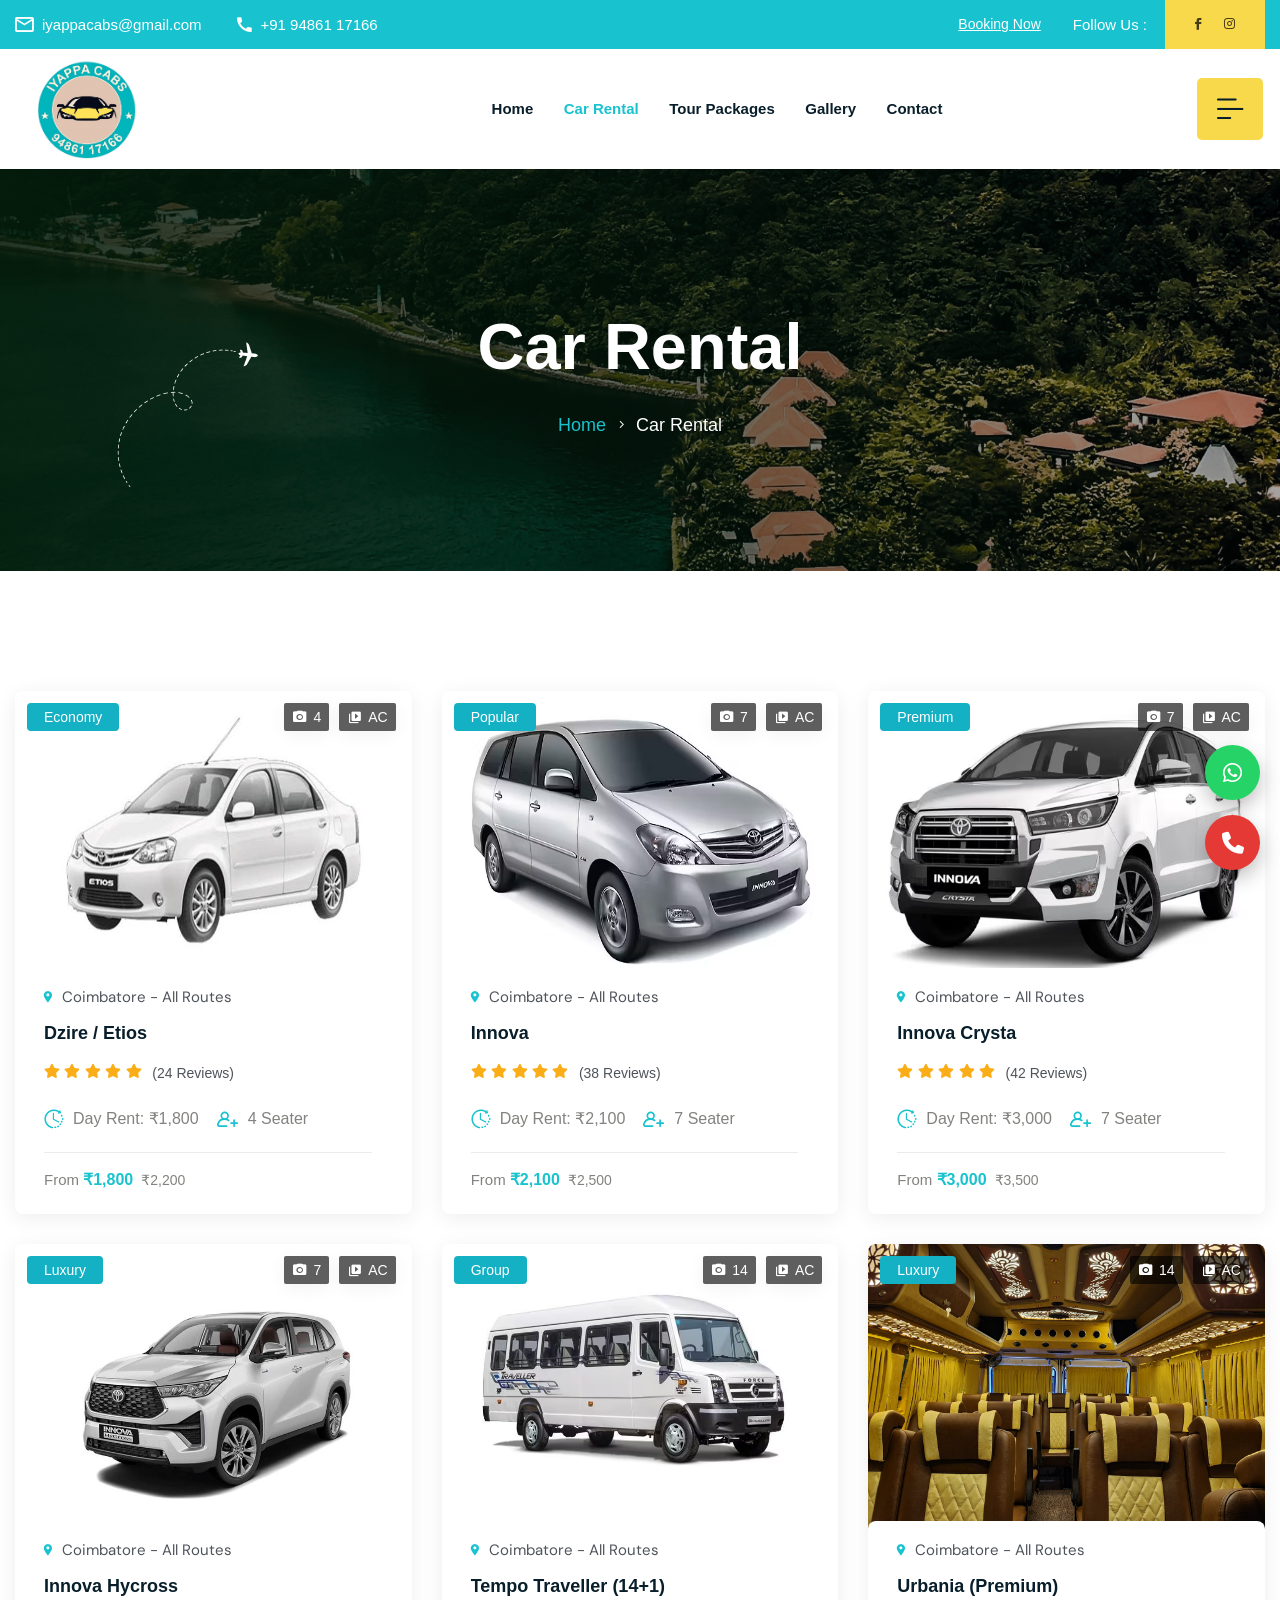
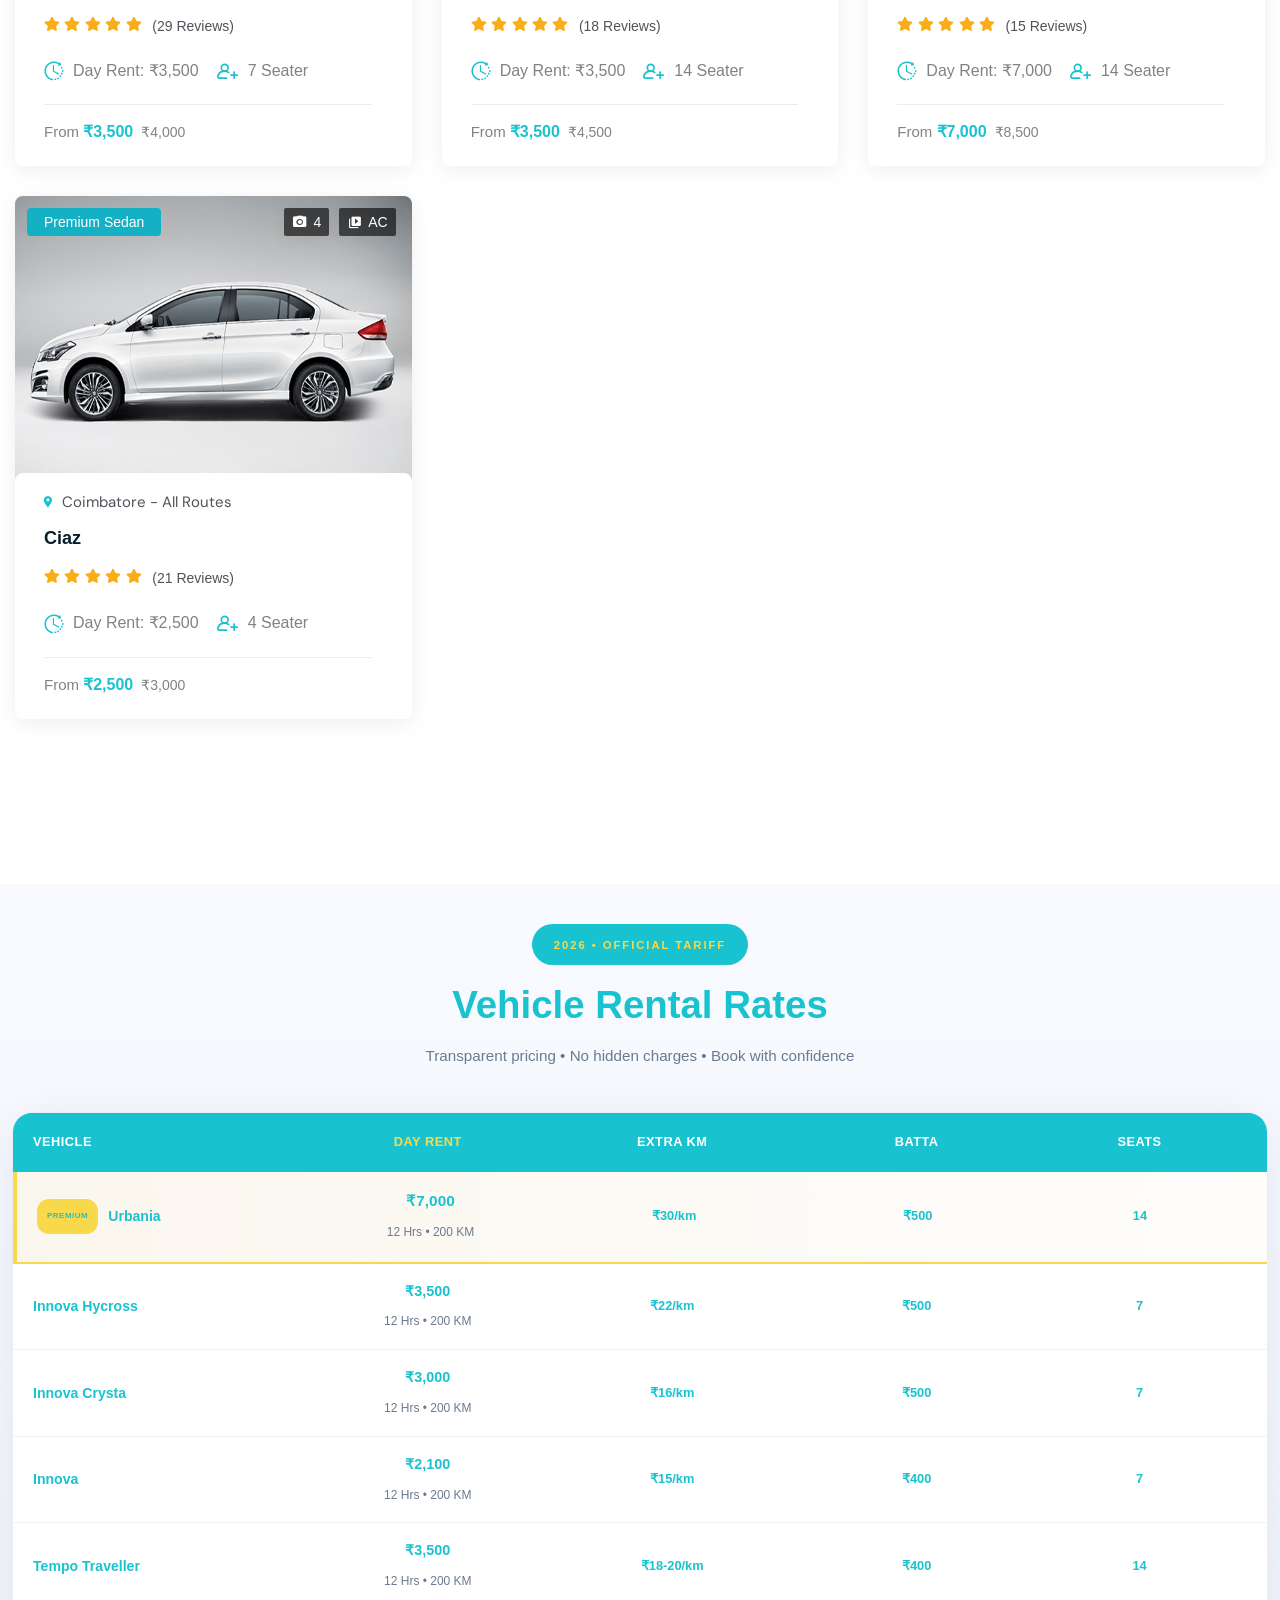
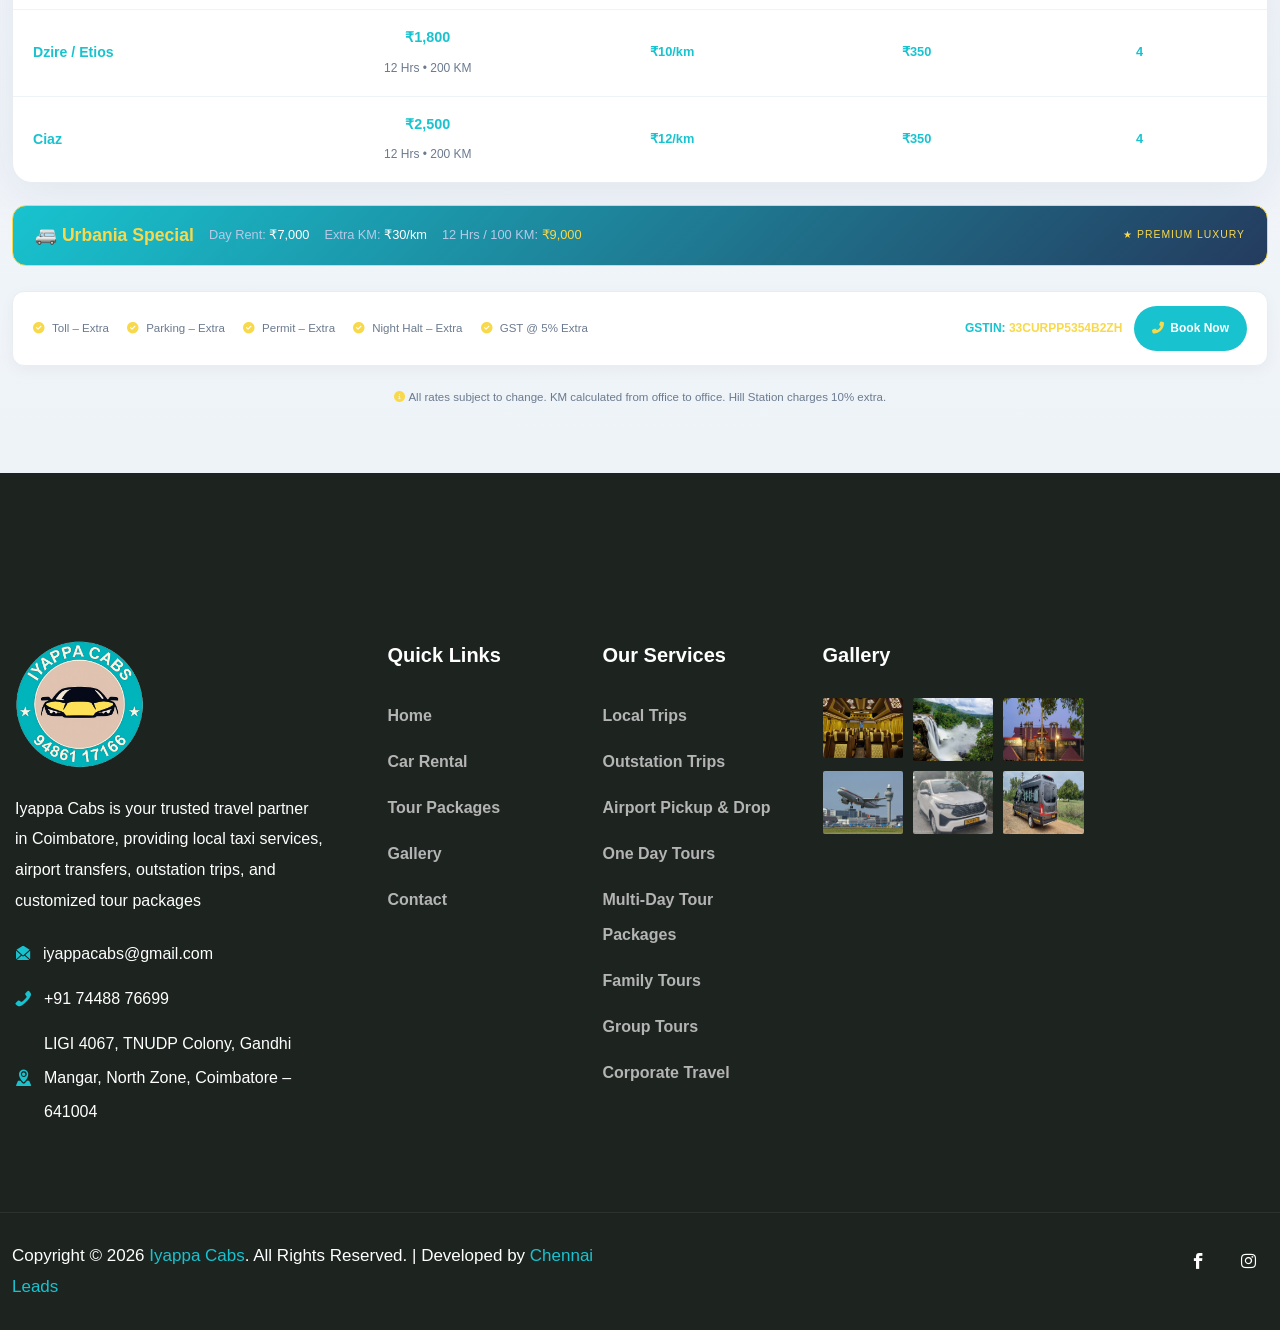
==== commit 2029716f: "Update carrental.html" ====
--- a/carrental.html
+++ b/carrental.html
@@ -98,6 +98,98 @@
 .call {
   animation-delay: 1.5s;
 }
+ @media (max-width: 768px) {
+        .desktop-header {
+            display: none !important;
+        }
+        
+        .tariff-row {
+            display: grid !important;
+            grid-template-columns: 1fr 1fr !important;
+            padding: 14px 16px !important;
+            gap: 6px 12px !important;
+            border-left: 3px solid transparent !important;
+        }
+        
+        .tariff-row:first-of-type {
+            border-left-color: #F8D94B!important;
+        }
+        
+        .tariff-row > div {
+            text-align: left !important;
+        }
+        
+        .tariff-row > div:first-child {
+            grid-column: 1 / -1 !important;
+            margin-bottom: 2px;
+        }
+        
+        .tariff-row > div:first-child span.seater-desk {
+            display: inline !important;
+            font-size: 0.2rem !important;
+        }
+        
+        .tariff-row > div:nth-child(2) {
+            text-align: left !important;
+        }
+        
+        .tariff-row > div:nth-child(2) span {
+            display: inline !important;
+            font-size: 0.2rem !important;
+            color: #6b7a8f;
+        }
+        
+        .tariff-row > div:nth-child(2) span:first-child {
+            font-size: clamp(0.9rem, 2.5vw, 1rem) !important;
+            color: #18C3CF;
+            font-weight: 700;
+        }
+        
+        .tariff-row > div:nth-child(3),
+        .tariff-row > div:nth-child(4),
+        .tariff-row > div:nth-child(5) {
+            font-size: clamp(0.75rem, 1.8vw, 0.85rem) !important;
+        }
+        
+        .tariff-row > div:nth-child(3)::before,
+        .tariff-row > div:nth-child(4)::before,
+        .tariff-row > div:nth-child(5)::before {
+            display: block;
+            font-size: 0.5rem;
+            color: #6b7a8f;
+            font-weight: 400;
+            text-transform: uppercase;
+            letter-spacing: 0.3px;
+        }
+        
+        .tariff-row > div:nth-child(3)::before { content: "Extra KM"; }
+        .tariff-row > div:nth-child(4)::before { content: "Batta"; }
+        .tariff-row > div:nth-child(5)::before { content: "Seats"; }
+        
+        /* Hide the "12 Hrs • 200 KM" on mobile (shown inline above) */
+        .tariff-row > div:nth-child(2) span:last-child {
+            display: none !important;
+        }
+        
+        .tariff-row > div:nth-child(2) span:first-child {
+            display: block !important;
+        }
+    }
+
+    @media (max-width: 480px) {
+        .tariff-row {
+            padding: 12px 12px !important;
+            gap: 4px 8px !important;
+        }
+        .tariff-row > div:first-child span.seater-desk {
+            font-size: 10px !important;
+        }
+        .tariff-row > div:nth-child(3)::before,
+        .tariff-row > div:nth-child(4)::before,
+        .tariff-row > div:nth-child(5)::before {
+            font-size: 10px;
+        }
+    }
 </style>
 <body class="body header-fixed ">
 
@@ -264,7 +356,7 @@
                 </section>
 
               
-              <!-- Widget Archive Car Rental - Iyappa Cabs -->
+<!-- Widget Archive Car Rental - Iyappa Cabs -->
 <section class="archieve-tour">
     <div class="tf-container">
         <div class="listing-list-car-wrap listing-list-car-wrap-grid3">
@@ -313,9 +405,6 @@
                                 <p>From <span class="price-sale">₹1,800</span></p>
                                 <span class="price">₹2,200</span>
                             </div>
-                            <!-- <div class="icon-bookmark">
-                                <i class="icon-Vector-151"></i>
-                            </div> -->
                         </div>
                     </div>
                 </div>
@@ -363,9 +452,6 @@
                                 <p>From <span class="price-sale">₹2,100</span></p>
                                 <span class="price">₹2,500</span>
                             </div>
-                            <!-- <div class="icon-bookmark">
-                                <i class="icon-Vector-151"></i>
-                            </div> -->
                         </div>
                     </div>
                 </div>
@@ -413,9 +499,6 @@
                                 <p>From <span class="price-sale">₹3,000</span></p>
                                 <span class="price">₹3,500</span>
                             </div>
-                            <!-- <div class="icon-bookmark">
-                                <i class="icon-Vector-151"></i>
-                            </div> -->
                         </div>
                     </div>
                 </div>
@@ -463,9 +546,6 @@
                                 <p>From <span class="price-sale">₹3,500</span></p>
                                 <span class="price">₹4,000</span>
                             </div>
-                            <!-- <div class="icon-bookmark">
-                                <i class="icon-Vector-151"></i>
-                            </div> -->
                         </div>
                     </div>
                 </div>
@@ -513,9 +593,6 @@
                                 <p>From <span class="price-sale">₹3,500</span></p>
                                 <span class="price">₹4,500</span>
                             </div>
-                            <!-- <div class="icon-bookmark">
-                                <i class="icon-Vector-151"></i>
-                            </div> -->
                         </div>
                     </div>
                 </div>
@@ -546,7 +623,7 @@
                         <div class="icon-box flex-three">
                             <div class="icons flex-three">
                                 <i class="icon-time-left"></i>
-                                <span>Day Rent: ₹4,500</span>
+                                <span>Day Rent: ₹7,000</span>
                             </div>
                             <div class="icons flex-three">
                                 <svg width="21" height="16" viewBox="0 0 21 16" fill="none" xmlns="http://www.w3.org/2000/svg">
@@ -560,12 +637,9 @@
                         </div>
                         <div class="flex-two">
                             <div class="price-box flex-three">
-                                <p>From <span class="price-sale">₹4,500</span></p>
-                                <span class="price">₹5,500</span>
-                            </div>
-                            <!-- <div class="icon-bookmark">
-                                <i class="icon-Vector-151"></i>
-                            </div> -->
+                                <p>From <span class="price-sale">₹7,000</span></p>
+                                <span class="price">₹8,500</span>
+                            </div>
                         </div>
                     </div>
                 </div>
@@ -613,102 +687,202 @@
                                 <p>From <span class="price-sale">₹2,500</span></p>
                                 <span class="price">₹3,000</span>
                             </div>
-                            <!-- <div class="icon-bookmark">
-                                <i class="icon-Vector-151"></i>
-                            </div> -->
                         </div>
                     </div>
                 </div>
 
             </div>
             
-            <!-- Tariff Note with GSTIN -->
-            <div class="row">
-                <div class="col-lg-12">
-                    <div class="bg-4 p-4 rounded-3" style="background: #f8faff; padding: 20px; border-radius: 12px; border-left: 4px solid #f5b342;">
-                        <h5 style="color: #1e2a4a; font-weight: 600;">📋 Rental Tariff Overview</h5>
-                        <div class="row mt-3">
-                            <div class="col-md-4">
-                                <h6 style="color: #f5b342;">Day Rental (200 KM)</h6>
-                                <ul style="list-style: none; padding: 0; font-size: 0.9rem;">
-                                    <li>• Dzire/Etios: ₹1,800</li>
-                                    <li>• Innova: ₹2,100</li>
-                                    <li>• Innova Crysta: ₹3,000</li>
-                                    <li>• Tempo Traveller: ₹3,500</li>
-                                </ul>
-                            </div>
-                            <div class="col-md-4">
-                                <h6 style="color: #f5b342;">Extra KM Charges</h6>
-                                <ul style="list-style: none; padding: 0; font-size: 0.9rem;">
-                                    <li>• Dzire/Etios: ₹10/km</li>
-                                    <li>• Innova: ₹15/km</li>
-                                    <li>• Innova Crysta: ₹16/km</li>
-                                    <li>• Tempo Traveller: ₹18-20/km</li>
-                                </ul>
-                            </div>
-                            <div class="col-md-4">
-                                <h6 style="color: #f5b342;">Additional Charges</h6>
-                                <ul style="list-style: none; padding: 0; font-size: 0.9rem;">
-                                    <li>• Driver Batta: ₹350-500</li>
-                                    <li>• Night Halt: ₹200</li>
-                                    <li>• Permit/Tax Extra</li>
-                                    <li>• GST 5% Applicable</li>
-                                </ul>
-                            </div>
-                        </div>
-                        <div class="row mt-2">
-                            <div class="col-md-12">
-                                <p style="font-size: 0.9rem; color: #1e2a4a; background: #fff8e8; padding: 10px 15px; border-radius: 8px; border: 1px solid #f5b342; margin: 0;">
-                                    <strong>GSTIN:</strong> <span style="color: #d4880f; font-weight: 700;">33CURPP5354B2ZH</span> &nbsp;|&nbsp; 
-                                    <i class="icon-Vector4"></i> 
-                                    <strong>Note:</strong> Timing & KM calculated from office to office. Hill Station charges 10% extra. 
-                                    Parking, toll, and service tax extra. All rates subject to fuel changes.
-                                    <br>
-                                    <a href="assets/iyyapacabs.pdf" target="_blank" style="color: #f5b342; font-weight: 600; text-decoration: none; display: inline-block; margin-top: 5px;">
-                                        <i class="fa-regular fa-file-pdf"></i> View Pdf
-                                    </a>
-                                </p>
-                            </div>
-                        </div>
-                    </div>
-                </div>
-            </div>
+          
             
         </div>
         
     </div>
 </section>
 <!-- Widget Archive Car Rental - End -->
-               
-
-
-                <section class="mb--93 bg-1">
+
+<!-- Professional Tariff Card - Iyappa Cabs (Fully Responsive) -->
+<section class="tariff-section" style="padding: 40px 0 60px; background: linear-gradient(180deg, #f8faff 0%, #eef3f8 100%);">
     <div class="tf-container">
-        <div class="callt-to-action flex-two z-index3 relative">
-            <div class="callt-to-action-content flex-three">
-                <div class="image">
-                    <img src="assets/images/page/ready.png" alt="Iyappa Cabs">
-                </div>
-                <div class="content">
-                    <h2 class="title-call">Ready for Your Next Journey?</h2>
-                    <p class="des">
-                        Book your ride with Iyappa Cabs for safe, comfortable, and 
-                        affordable local trips, <Br>airport transfers, outstation travel, 
-                        and unforgettable South India tour packages.
+        <div class="row">
+            <div class="col-lg-12">
+
+                <!-- Header -->
+                <div style="text-align: center; margin-bottom: 40px;">
+                    <div style="display: inline-block; background: #18C3CF; padding: 5px 22px; border-radius: 30px; margin-bottom: 10px;">
+                        <span style="color: #F8D94B; font-weight: 600; font-size: 0.7rem; letter-spacing: 2px; text-transform: uppercase;">2026 • Official Tariff</span>
+                    </div>
+                    <h2 style="color: #18C3CF; font-weight: 800; font-size: clamp(1.6rem, 4vw, 2.4rem); margin: 0 0 6px;">Vehicle Rental Rates</h2>
+                    <p style="color: #6b7a8f; max-width: 500px; margin: 0 auto; font-size: clamp(0.85rem, 1.2vw, 0.95rem);">
+                        Transparent pricing • No hidden charges • Book with confidence
                     </p>
                 </div>
-            </div>
-            <img src="assets/images/page/vector4.png" alt="" class="shape-ab">
-            <div class="callt-to-action-button">
-                <a href="contact.html" class="get-call">Book Your Cab</a>
+
+                <!-- Tariff Table Wrapper - Responsive -->
+                <div style="background: #ffffff; border-radius: 20px; overflow: hidden; box-shadow: 0 10px 50px rgba(26, 42, 74, 0.08); border: 1px solid #e8edf4;">
+                    
+                    <!-- Desktop Table Header (hidden on mobile) -->
+                    <div class="desktop-header" style="display: grid; grid-template-columns: 1.3fr 1fr 1.2fr 1fr 1fr; background: #18C3CF; padding: 14px 20px; gap: 8px; align-items: center;">
+                        <div style="color: #ffffff; font-weight: 700; font-size: 0.8rem; text-transform: uppercase; letter-spacing: 0.5px;">Vehicle</div>
+                        <div style="color: #F8D94B; font-weight: 700; font-size: 0.8rem; text-transform: uppercase; letter-spacing: 0.5px; text-align: center;">Day Rent</div>
+                        <div style="color: #ffffff; font-weight: 700; font-size: 0.8rem; text-transform: uppercase; letter-spacing: 0.5px; text-align: center;">Extra KM</div>
+                        <div style="color: #ffffff; font-weight: 700; font-size: 0.8rem; text-transform: uppercase; letter-spacing: 0.5px; text-align: center;">Batta</div>
+                        <div style="color: #ffffff; font-weight: 700; font-size: 0.8rem; text-transform: uppercase; letter-spacing: 0.5px; text-align: center;">Seats</div>
+                    </div>
+
+                    <!-- Urbania - Highlighted -->
+                    <div class="tariff-row" style="display: grid; grid-template-columns: 1.3fr 1fr 1.2fr 1fr 1fr; padding: 14px 20px; gap: 8px; align-items: center; background: linear-gradient(90deg, rgba(200, 150, 45, 0.08), rgba(200, 150, 45, 0.02)); border-bottom: 2px solid #F8D94B; border-left: 4px solid #F8D94B;">
+                        <div style="display: flex; align-items: center; gap: 10px; flex-wrap: wrap;">
+                            <span style="background: #F8D94B; color: #18C3CF; font-size: 0.5rem; font-weight: 700; padding: 2px 10px; border-radius: 12px; text-transform: uppercase; letter-spacing: 0.5px;">Premium</span>
+                            <div>
+                                <span style="color: #18C3CF; font-weight: 700; font-size: clamp(0.85rem, 1.1vw, 1rem); display: block; line-height: 1.2;">Urbania</span>
+                                <span style="color: #6b7a8f; font-size: 0.65rem; display: none;" class="seater-desk">14 Seater • Luxury Van</span>
+                            </div>
+                        </div>
+                        <div style="text-align: center;">
+                            <span style="color: #18C3CF; font-weight: 800; font-size: clamp(0.95rem, 1.2vw, 1.1rem);">₹7,000</span>
+                            <span style="color: #6b7a8f; font-size: 12px; display: block;">12 Hrs • 200 KM</span>
+                        </div>
+                        <div style="text-align: center; color: #18C3CF; font-weight: 600; font-size: clamp(0.8rem, 1vw, 0.9rem);">₹30/km</div>
+                        <div style="text-align: center; color: #18C3CF; font-weight: 600; font-size: clamp(0.8rem, 1vw, 0.9rem);">₹500</div>
+                        <div style="text-align: center; color: #18C3CF; font-weight: 600; font-size: clamp(0.8rem, 1vw, 0.9rem);">14</div>
+                    </div>
+
+                    <!-- Innova Hycross -->
+                    <div class="tariff-row" style="display: grid; grid-template-columns: 1.3fr 1fr 1.2fr 1fr 1fr; padding: 12px 20px; gap: 8px; align-items: center; border-bottom: 1px solid #eef3f8;">
+                        <div>
+                            <span style="color: #18C3CF; font-weight: 700; font-size: clamp(0.85rem, 1.1vw, 0.95rem); display: block; line-height: 1.2;">Innova Hycross</span>
+                            <span style="color: #6b7a8f; font-size: 0.65rem; display: none;" class="seater-desk">7 Seater • Premium SUV</span>
+                        </div>
+                        <div style="text-align: center;">
+                            <span style="color: #18C3CF; font-weight: 700; font-size: clamp(0.9rem, 1.1vw, 1rem);">₹3,500</span>
+                            <span style="color: #6b7a8f; font-size: 12px; display: block;">12 Hrs • 200 KM</span>
+                        </div>
+                        <div style="text-align: center; color: #18C3CF; font-weight: 600; font-size: clamp(0.8rem, 1vw, 0.85rem);">₹22/km</div>
+                        <div style="text-align: center; color: #18C3CF; font-weight: 600; font-size: clamp(0.8rem, 1vw, 0.85rem);">₹500</div>
+                        <div style="text-align: center; color: #18C3CF; font-weight: 600; font-size: clamp(0.8rem, 1vw, 0.85rem);">7</div>
+                    </div>
+
+                    <!-- Innova Crysta -->
+                    <div class="tariff-row" style="display: grid; grid-template-columns: 1.3fr 1fr 1.2fr 1fr 1fr; padding: 12px 20px; gap: 8px; align-items: center; border-bottom: 1px solid #eef3f8;">
+                        <div>
+                            <span style="color: #18C3CF; font-weight: 700; font-size: clamp(0.85rem, 1.1vw, 0.95rem); display: block; line-height: 1.2;">Innova Crysta</span>
+                            <span style="color: #6b7a8f; font-size: 0.65rem; display: none;" class="seater-desk">7 Seater • Premium MPV</span>
+                        </div>
+                        <div style="text-align: center;">
+                            <span style="color: #18C3CF; font-weight: 700; font-size: clamp(0.9rem, 1.1vw, 1rem);">₹3,000</span>
+                            <span style="color: #6b7a8f; font-size: 12px; display: block;">12 Hrs • 200 KM</span>
+                        </div>
+                        <div style="text-align: center; color: #18C3CF; font-weight: 600; font-size: clamp(0.8rem, 1vw, 0.85rem);">₹16/km</div>
+                        <div style="text-align: center; color: #18C3CF; font-weight: 600; font-size: clamp(0.8rem, 1vw, 0.85rem);">₹500</div>
+                        <div style="text-align: center; color: #18C3CF; font-weight: 600; font-size: clamp(0.8rem, 1vw, 0.85rem);">7</div>
+                    </div>
+
+                    <!-- Innova -->
+                    <div class="tariff-row" style="display: grid; grid-template-columns: 1.3fr 1fr 1.2fr 1fr 1fr; padding: 12px 20px; gap: 8px; align-items: center; border-bottom: 1px solid #eef3f8;">
+                        <div>
+                            <span style="color: #18C3CF; font-weight: 700; font-size: clamp(0.85rem, 1.1vw, 0.95rem); display: block; line-height: 1.2;">Innova</span>
+                            <span style="color: #6b7a8f; font-size: 0.65rem; display: none;" class="seater-desk">7 Seater • MPV</span>
+                        </div>
+                        <div style="text-align: center;">
+                            <span style="color: #18C3CF; font-weight: 700; font-size: clamp(0.9rem, 1.1vw, 1rem);">₹2,100</span>
+                            <span style="color: #6b7a8f; font-size: 12px; display: block;">12 Hrs • 200 KM</span>
+                        </div>
+                        <div style="text-align: center; color: #18C3CF; font-weight: 600; font-size: clamp(0.8rem, 1vw, 0.85rem);">₹15/km</div>
+                        <div style="text-align: center; color: #18C3CF; font-weight: 600; font-size: clamp(0.8rem, 1vw, 0.85rem);">₹400</div>
+                        <div style="text-align: center; color: #18C3CF; font-weight: 600; font-size: clamp(0.8rem, 1vw, 0.85rem);">7</div>
+                    </div>
+
+                    <!-- Tempo Traveller -->
+                    <div class="tariff-row" style="display: grid; grid-template-columns: 1.3fr 1fr 1.2fr 1fr 1fr; padding: 12px 20px; gap: 8px; align-items: center; border-bottom: 1px solid #eef3f8;">
+                        <div>
+                            <span style="color: #18C3CF; font-weight: 700; font-size: clamp(0.85rem, 1.1vw, 0.95rem); display: block; line-height: 1.2;">Tempo Traveller</span>
+                            <span style="color: #6b7a8f; font-size: 0.65rem; display: none;" class="seater-desk">14+1 Seater • AC</span>
+                        </div>
+                        <div style="text-align: center;">
+                            <span style="color: #18C3CF; font-weight: 700; font-size: clamp(0.9rem, 1.1vw, 1rem);">₹3,500</span>
+                            <span style="color: #6b7a8f; font-size: 12px; display: block;">12 Hrs • 200 KM</span>
+                        </div>
+                        <div style="text-align: center; color: #18C3CF; font-weight: 600; font-size: clamp(0.8rem, 1vw, 0.85rem);">₹18-20/km</div>
+                        <div style="text-align: center; color: #18C3CF; font-weight: 600; font-size: clamp(0.8rem, 1vw, 0.85rem);">₹400</div>
+                        <div style="text-align: center; color: #18C3CF; font-weight: 600; font-size: clamp(0.8rem, 1vw, 0.85rem);">14</div>
+                    </div>
+
+                    <!-- Dzire / Etios -->
+                    <div class="tariff-row" style="display: grid; grid-template-columns: 1.3fr 1fr 1.2fr 1fr 1fr; padding: 12px 20px; gap: 8px; align-items: center; border-bottom: 1px solid #eef3f8;">
+                        <div>
+                            <span style="color: #18C3CF; font-weight: 700; font-size: clamp(0.85rem, 1.1vw, 0.95rem); display: block; line-height: 1.2;">Dzire / Etios</span>
+                            <span style="color: #6b7a8f; font-size: 0.65rem; display: none;" class="seater-desk">4 Seater • Sedan</span>
+                        </div>
+                        <div style="text-align: center;">
+                            <span style="color: #18C3CF; font-weight: 700; font-size: clamp(0.9rem, 1.1vw, 1rem);">₹1,800</span>
+                            <span style="color: #6b7a8f; font-size: 12px; display: block;">12 Hrs • 200 KM</span>
+                        </div>
+                        <div style="text-align: center; color: #18C3CF; font-weight: 600; font-size: clamp(0.8rem, 1vw, 0.85rem);">₹10/km</div>
+                        <div style="text-align: center; color: #18C3CF; font-weight: 600; font-size: clamp(0.8rem, 1vw, 0.85rem);">₹350</div>
+                        <div style="text-align: center; color: #18C3CF; font-weight: 600; font-size: clamp(0.8rem, 1vw, 0.85rem);">4</div>
+                    </div>
+
+                    <!-- Ciaz -->
+                    <div class="tariff-row" style="display: grid; grid-template-columns: 1.3fr 1fr 1.2fr 1fr 1fr; padding: 12px 20px; gap: 8px; align-items: center;">
+                        <div>
+                            <span style="color: #18C3CF; font-weight: 700; font-size: clamp(0.85rem, 1.1vw, 0.95rem); display: block; line-height: 1.2;">Ciaz</span>
+                            <span style="color: #6b7a8f; font-size: 0.65rem; display: none;" class="seater-desk">4 Seater • Luxury Sedan</span>
+                        </div>
+                        <div style="text-align: center;">
+                            <span style="color: #18C3CF; font-weight: 700; font-size: clamp(0.9rem, 1.1vw, 1rem);">₹2,500</span>
+                            <span style="color: #6b7a8f; font-size: 12px; display: block;">12 Hrs • 200 KM</span>
+                        </div>
+                        <div style="text-align: center; color: #18C3CF; font-weight: 600; font-size: clamp(0.8rem, 1vw, 0.85rem);">₹12/km</div>
+                        <div style="text-align: center; color: #18C3CF; font-weight: 600; font-size: clamp(0.8rem, 1vw, 0.85rem);">₹350</div>
+                        <div style="text-align: center; color: #18C3CF; font-weight: 600; font-size: clamp(0.8rem, 1vw, 0.85rem);">4</div>
+                    </div>
+
+                </div>
+
+                <!-- Urbania Special Highlight -->
+                <div style="margin-top: 22px; background: linear-gradient(135deg, #18C3CF, #243b5e); border-radius: 14px; padding: 14px 22px; display: flex; flex-wrap: wrap; justify-content: space-between; align-items: center; border: 1px solid #F8D94B;">
+                    <div style="display: flex; align-items: center; gap: 15px; flex-wrap: wrap;">
+                        <span style="color: #F8D94B; font-weight: 700; font-size: clamp(0.95rem, 1.5vw, 1.1rem);">🚐 Urbania Special</span>
+                        <span style="color: #b8c9e8; font-size: clamp(0.75rem, 1vw, 0.9rem);">Day Rent: <strong style="color: #ffffff;">₹7,000</strong></span>
+                        <span style="color: #b8c9e8; font-size: clamp(0.75rem, 1vw, 0.9rem);">Extra KM: <strong style="color: #ffffff;">₹30/km</strong></span>
+                        <span style="color: #b8c9e8; font-size: clamp(0.75rem, 1vw, 0.9rem);">12 Hrs / 100 KM: <strong style="color: #F8D94B;">₹9,000</strong></span>
+                    </div>
+                    <span style="color: #F8D94B; font-size: 0.65rem; text-transform: uppercase; letter-spacing: 1px;">★ Premium Luxury</span>
+                </div>
+
+                <!-- Terms & GST -->
+                <div style="margin-top: 25px; display: flex; flex-wrap: wrap; justify-content: space-between; align-items: center; gap: 12px; background: #ffffff; padding: 14px 20px; border-radius: 12px; border: 1px solid #e8edf4; box-shadow: 0 4px 15px rgba(0,0,0,0.04);">
+                    <div style="display: flex; flex-wrap: wrap; gap: 10px 18px;">
+                        <span style="color: #6b7a8f; font-size: clamp(0.7rem, 0.9vw, 0.8rem);"><i class="fas fa-check-circle" style="color: #F8D94B; margin-right: 4px;"></i> Toll – Extra</span>
+                        <span style="color: #6b7a8f; font-size: clamp(0.7rem, 0.9vw, 0.8rem);"><i class="fas fa-check-circle" style="color: #F8D94B; margin-right: 4px;"></i> Parking – Extra</span>
+                        <span style="color: #6b7a8f; font-size: clamp(0.7rem, 0.9vw, 0.8rem);"><i class="fas fa-check-circle" style="color: #F8D94B; margin-right: 4px;"></i> Permit – Extra</span>
+                        <span style="color: #6b7a8f; font-size: clamp(0.7rem, 0.9vw, 0.8rem);"><i class="fas fa-check-circle" style="color: #F8D94B; margin-right: 4px;"></i> Night Halt – Extra</span>
+                        <span style="color: #6b7a8f; font-size: clamp(0.7rem, 0.9vw, 0.8rem);"><i class="fas fa-check-circle" style="color: #F8D94B; margin-right: 4px;"></i> GST @ 5% Extra</span>
+                    </div>
+                    <div style="display: flex; align-items: center; gap: 12px; flex-wrap: wrap;">
+                        <span style="color: #18C3CF; font-weight: 700; font-size: clamp(0.75rem, 0.9vw, 0.9rem);">GSTIN: <span style="color: #F8D94B;">33CURPP5354B2ZH</span></span>
+                        <a href="tel:+917448876699" style="background: #18C3CF; color: #ffffff; padding: 7px 18px; border-radius: 30px; text-decoration: none; font-weight: 600; font-size: clamp(0.75rem, 0.9vw, 0.85rem); transition: 0.3s; display: inline-flex; align-items: center; gap: 6px;">
+                            <i class="fas fa-phone-alt" style="color: #F8D94B;"></i> Book Now
+                        </a>
+                    </div>
+                </div>
+
+                <!-- Note -->
+                <div style="text-align: center; margin-top: 16px;">
+                    <p style="color: #6b7a8f; font-size: clamp(0.7rem, 0.9vw, 0.78rem); margin: 0;">
+                        <i class="fas fa-info-circle" style="color: #F8D94B;"></i> 
+                        All rates subject to change. KM calculated from office to office. Hill Station charges 10% extra.
+                    </p>
+                </div>
+
             </div>
         </div>
     </div>
 </section>
-
             </main>
   <!-- ===== UPDATED FOOTER with GSTIN ===== -->
-            <footer class="footer footer-style1">
+          <footer class="footer footer-style1">
                 <div class="tf-container">
                     <div class="footer-main">
                         <div class="footer-logo">
@@ -731,12 +905,7 @@
                                     <p>LIGI 4067, TNUDP Colony, Gandhi Mangar, North Zone, Coimbatore – 641004</p>
                                 </li>
                             </ul>
-                            <!-- GSTIN in footer -->
-                            <div style="margin-top: 12px; padding-top: 12px; border-top: 1px solid rgba(255,255,255,0.1);">
-                                <p style="font-size: 0.85rem; color: #f5b342; margin: 0;">
-                                    <i class="fa-regular fa-file-lines"></i> GSTIN: <strong>33CURPP5354B2ZH</strong>
-                                </p>
-                            </div>
+
                         </div>
                         <div class="footer-service">
                             <h5 class="title">Quick Links</h5>
@@ -797,23 +966,23 @@
                             <h5 class="title">Gallery</h5>
 
                             <div class="gallery-img">
-                                <a href="assets/images/gallery/gl1.jpg" data-fancybox="gallery">
-                                    <img src="assets/images/gallery/gl1.jpg" alt="image gallery">
+                                <a href="assets/images/gallery1.jpeg" data-fancybox="gallery">
+                                    <img src="assets/images/gallery1.jpeg" alt="image gallery">
                                 </a>
-                                <a href="assets/images/gallery/gl2.jpg" data-fancybox="gallery">
-                                    <img src="assets/images/gallery/gl2.jpg" alt="image gallery">
+                                <a href="assets/images/gallery13.jpg" data-fancybox="gallery">
+                                    <img src="assets/images/gallery13.jpg" alt="image gallery" style="height: 63px;">
                                 </a>
-                                <a href="assets/images/gallery/gl3.jpg" data-fancybox="gallery">
-                                    <img src="assets/images/gallery/gl3.jpg" alt="image gallery">
+                                <a href="assets/images/gallery14.jpg" data-fancybox="gallery">
+                                    <img src="assets/images/gallery14.jpg" alt="image gallery"style="height: 63px;">
                                 </a>
-                                <a href="assets/images/gallery/gl4.jpg" data-fancybox="gallery">
-                                    <img src="assets/images/gallery/gl4.jpg" alt="image gallery">
+                                <a href="assets/images/gallery15.jpg" data-fancybox="gallery">
+                                    <img src="assets/images/gallery15.jpg" alt="image gallery"style="height: 63px;">
                                 </a>
-                                <a href="assets/images/gallery/gl5.jpg" data-fancybox="gallery">
-                                    <img src="assets/images/gallery/gl5.jpg" alt="image gallery">
+                                <a href="assets/images/gallery9.jpeg" data-fancybox="gallery">
+                                    <img src="assets/images/gallery9.jpeg" alt="image gallery"style="height: 63px;">
                                 </a>
-                                <a href="assets/images/gallery/gl6.jpg" data-fancybox="gallery">
-                                    <img src="assets/images/gallery/gl6.jpg" alt="image gallery">
+                                <a href="assets/images/gallery6.jpeg" data-fancybox="gallery">
+                                    <img src="assets/images/gallery6.jpeg" alt="image gallery"style="height: 63px;">
                                 </a>
                             </div>
 
@@ -829,8 +998,6 @@
         <a href="https://chennaileads.com" target="_blank" class="text-main">
             Chennai Leads
         </a>
-        <br>
-        <span style="font-size: 0.8rem; color: #6b7a8f;">GSTIN: 33CURPP5354B2ZH</span>
     </p>
 </div>
 
@@ -944,4 +1111,4 @@
 
 
 <!-- Mirrored from themesflat.co/html/vitour/gallery.html by HTTrack Website Copier/3.x [XR&CO'2014], Thu, 02 Jul 2026 13:58:32 GMT -->
-</html>+</html>
--- a/app/css/app.css
+++ b/app/css/app.css
@@ -58,7 +58,7 @@
   margin-right: 36px;
 }
 .header-top .header-top-wrap .header-top-right ul li i {
-  color: #4DA528;
+  color: #18C3CF;
   margin-right: 8px;
   font-size: 15px;
 }
@@ -71,7 +71,7 @@
   margin-right: 32px;
 }
 .header-top .header-top-wrap .header-top-left .booking i {
-  color: #4DA528;
+  color: #18C3CF;
   margin-right: 5px;
 }
 .header-top .header-top-wrap .header-top-left .booking span {
@@ -97,7 +97,7 @@
   color: rgba(0, 0, 0, 0.72);
 }
 .header-top .header-top-wrap .header-top-left .follow-social ul li a:hover {
-  color: #4DA528;
+  color: #18C3CF;
 }
 .header-top .header-top-wrap .header-top-left .follow-social ul li a i {
   font-size: 12px;
@@ -128,7 +128,7 @@
   height: 50px;
   flex-shrink: 0;
   border-radius: 50%;
-  background-color: #4DA528;
+  background-color: #18C3CF;
   color: #FFFFFF;
 }
 .notification .dropdown-menu .message-item .body-title {
@@ -160,7 +160,7 @@
 }
 
 .header-sidebar {
-  background-color: #4DA528;
+  background-color: #18C3CF;
   padding: 30px 60px;
 }
 .header-sidebar i {
@@ -169,7 +169,7 @@
 }
 
 .header-account ul li {
-  color: #4DA528;
+  color: #18C3CF;
 }
 .header-account ul li i {
   font-size: 20px;
@@ -184,7 +184,7 @@
   gap: 7px;
 }
 .header-account ul li a:hover {
-  color: #4DA528;
+  color: #18C3CF;
 }
 .header-account .register ul li a img {
   width: 40px;
@@ -464,7 +464,7 @@
 .main-header .main-menu .navigation > li:hover > a,
 .main-header .main-menu .navigation > li.current > a {
   opacity: 1;
-  color: #4DA528;
+  color: #18C3CF;
 }
 
 .main-header .main-menu .navigation > li > ul {
@@ -537,7 +537,7 @@
 }
 
 .main-header .main-menu .navigation > li > ul > li:hover > a {
-  color: #4DA528;
+  color: #18C3CF;
 }
 
 .main-header .main-menu .navigation > li > ul > li:hover > a::before {
@@ -562,7 +562,7 @@
 }
 
 .main-header .main-menu .navigation > li > ul > li.dropdown2:hover > a:after {
-  color: #4DA528;
+  color: #18C3CF;
 }
 
 .main-header .main-menu .navigation > li > ul > li > ul {
@@ -651,11 +651,11 @@
 }
 
 .main-header .main-menu .navigation > li > ul > .current > a {
-  color: #4DA528;
+  color: #18C3CF;
 }
 
 .main-header .main-menu .navigation > li > ul > li > ul > .current > a {
-  color: #4DA528;
+  color: #18C3CF;
 }
 
 .main-header .main-menu .navigation > li > ul > li > ul > li:hover > a {
@@ -663,7 +663,7 @@
 }
 
 .main-header .main-menu .navigation > li > ul > li > ul > li:hover > a {
-  color: #4DA528;
+  color: #18C3CF;
 }
 
 .main-header .main-menu .navigation > li.dropdown2:hover > ul {
@@ -698,7 +698,7 @@
   width: 30px;
   height: 30px;
   text-align: center;
-  color: #4DA528;
+  color: #18C3CF;
   line-height: 28px;
   border: 1px solid #EDEEEE;
   background-size: 20px;
@@ -918,7 +918,7 @@
 
 .mobile-menu .navigation li:hover > a,
 .mobile-menu .navigation li.current > a {
-  color: #4DA528;
+  color: #18C3CF;
 }
 
 .mobile-button {
@@ -984,7 +984,7 @@
 .header-style1 .header-top {
   padding-right: 157px;
   padding-left: 210px;
-  background-color: #4DA528;
+  background-color: #18C3CF;
 }
 .header-style1 .header-top .header-top-right ul li i {
   color: #FFFFFF;
@@ -999,7 +999,7 @@
   color: #FFFFFF;
 }
 .header-style1 .header-top .header-top-left .follow-social ul {
-  background-color: #FF970D;
+  background-color: #F8D94B;
   padding: 9px 30px;
 }
 .header-style1 .header-top .header-top-left .follow-social ul li a:hover {
@@ -1023,14 +1023,14 @@
 }
 .header-style1 .header-lower .header-account .icon-bar-header a {
   color: #081E2A;
-  background-color: #FF970D;
+  background-color: #F8D94B;
   padding: 20px;
   border-radius: 5px;
   display: inline-block;
   font-size: 22px;
 }
 .header-style1 .header-lower .header-account .icon-bar-header a:hover {
-  background-color: #4DA528;
+  background-color: #18C3CF;
   color: #FFFFFF;
 }
 
@@ -1039,7 +1039,7 @@
   padding-right: 302px;
   padding-top: 15px;
   padding-bottom: 15px;
-  background-color: #4DA528;
+  background-color: #18C3CF;
 }
 .header-style2 .header-top .mask-header3 {
   position: absolute;
@@ -1054,7 +1054,7 @@
   color: #FFFFFF;
 }
 .header-style2 .header-top .header-top-left .follow-social ul li a:hover {
-  color: #FF970D;
+  color: #F8D94B;
 }
 .header-style2 .header-top .header-top-right ul li {
   color: #FFFFFF;
@@ -1071,14 +1071,14 @@
 }
 .header-style2 .header-account .icon-bar-header a {
   color: #FFFFFF;
-  background-color: #4DA528;
+  background-color: #18C3CF;
   padding: 20px;
   border-radius: 5px;
   display: inline-block;
   font-size: 20px;
 }
 .header-style2 .header-account .icon-bar-header a:hover {
-  background-color: #FF970D;
+  background-color: #F8D94B;
   color: #FFFFFF;
 }
 
@@ -1095,7 +1095,7 @@
   color: #FFFFFF;
 }
 .header-style3 .header-top .header-top-left {
-  background-color: #4DA528;
+  background-color: #18C3CF;
   clip-path: polygon(4% 0%, 100% 0, 100% 100%, 0% 100%);
   padding: 5px 50px 5px 43px;
 }
@@ -1107,7 +1107,7 @@
   color: #FFFFFF;
 }
 .header-style3 .header-top .header-top-left .follow-social ul li a:hover {
-  color: #FF970D;
+  color: #F8D94B;
 }
 .header-style3 .header-top .header-top-left .menu-right-top {
   margin-right: 33px;
@@ -1122,7 +1122,7 @@
   color: #FFFFFF;
 }
 .header-style3 .header-top .header-top-left .menu-right-top li a:hover {
-  color: #FF970D;
+  color: #F8D94B;
 }
 .header-style3 .header-lower {
   background-color: #FFFFFF;
@@ -1148,10 +1148,10 @@
   font-size: 15px;
 }
 .header-style3 .header-lower .address-wrap-right .icon {
-  color: #4DA528;
+  color: #18C3CF;
   width: 32px;
   height: 32px;
-  border: 1px solid #4DA528;
+  border: 1px solid #18C3CF;
   border-radius: 100%;
   margin-right: 16px;
 }
@@ -1167,7 +1167,7 @@
   font-size: 15px;
   font-weight: 500;
   line-height: 18px;
-  color: #4DA528;
+  color: #18C3CF;
 }
 
 /* button 
@@ -1235,7 +1235,7 @@
   transition: all 0.3s ease;
   border-radius: 5px;
   padding: 20px 26px;
-  background-color: #4DA528;
+  background-color: #18C3CF;
   display: inline-block;
 }
 .btn-main-small i {
@@ -1244,7 +1244,7 @@
   font-weight: 700;
 }
 .btn-main-small:hover {
-  background-color: #FF970D;
+  background-color: #F8D94B;
   color: #FFFFFF;
 }
 
@@ -1259,11 +1259,11 @@
   -o-transition: all 0.3s ease;
   transition: all 0.3s ease;
   border-radius: 12px;
-  background-color: #4DA528;
+  background-color: #18C3CF;
   padding: 13px 37px;
 }
 .sc-button:hover {
-  background-color: #4DA528;
+  background-color: #18C3CF;
   color: #FFFFFF;
 }
 .sc-button i {
@@ -1291,7 +1291,7 @@
   text-transform: uppercase;
   padding: 23px 36px;
   background-color: #FFFFFF;
-  color: #4DA528;
+  color: #18C3CF;
   display: inline-block;
   border-radius: 5px;
   text-align: center;
@@ -1302,7 +1302,7 @@
   transition: all 0.3s ease;
 }
 .get-call:hover {
-  background-color: #FF970D;
+  background-color: #F8D94B;
   color: #FFFFFF;
 }
 
@@ -1314,7 +1314,7 @@
   letter-spacing: 0.05em;
 }
 .view-all i {
-  color: #4DA528;
+  color: #18C3CF;
   margin-left: 10px;
 }
 
@@ -1326,11 +1326,11 @@
   border-radius: 5px;
   border: none;
   overflow: hidden;
-  background: #4DA528;
+  background: #18C3CF;
   color: #FFFFFF;
 }
 .btn-main:hover {
-  background-color: #FF970D;
+  background-color: #F8D94B;
 }
 .btn-main:hover .btn-main-text {
   color: #FFFFFF;
@@ -1385,7 +1385,7 @@
   position: relative;
 }
 .breadcumb-section .breadcumb-list li a {
-  color: #4DA528;
+  color: #18C3CF;
   margin-right: 30px;
 }
 .breadcumb-section .breadcumb-list li a::before {
@@ -1430,7 +1430,7 @@
   font-weight: 600;
   line-height: 25px;
   padding: 14px 22px;
-  background-color: #4DA528;
+  background-color: #18C3CF;
   border-radius: 5px;
   color: #FFFFFF;
   display: inline-block;
@@ -1438,7 +1438,7 @@
   text-align: center;
 }
 .side-blog .blog-image .list-categories .new:hover {
-  background-color: #FF970D;
+  background-color: #F8D94B;
 }
 .side-blog .blog-image .post-thumbnail img {
   -webkit-transition: all 0.4s ease;
@@ -1468,7 +1468,7 @@
   right: -23px;
 }
 .side-blog .top-detail-info ul li i {
-  color: #4DA528;
+  color: #18C3CF;
   font-size: 17px;
   margin-right: 7px;
 }
@@ -1530,7 +1530,7 @@
   bottom: 13%;
   right: 5%;
   font-size: 40px;
-  color: #4DA528;
+  color: #18C3CF;
 }
 
 .side-blog-single-content .ux-content h3.title {
@@ -1547,7 +1547,7 @@
   background-color: #FFFFFF;
   border-radius: 100%;
   padding: 9px 8px;
-  color: #4DA528;
+  color: #18C3CF;
   box-shadow: 0px 0px 9px 0px rgba(0, 0, 0, 0.09);
   display: inline-block;
   margin-right: 6px;
@@ -1585,7 +1585,7 @@
   font-size: 13px;
 }
 .side-blog-single-content .share-blog .social-blog .social a:hover {
-  background-color: #4DA528;
+  background-color: #18C3CF;
   color: #FFFFFF;
 }
 .side-blog-single-content .share-blog span {
@@ -1661,7 +1661,7 @@
   content: "";
   height: 100%;
   width: 2px;
-  background-color: #4DA528;
+  background-color: #18C3CF;
   left: 0;
 }
 .sidebar-widget .profile-widget {
@@ -1708,7 +1708,7 @@
   font-size: 10px;
 }
 .sidebar-widget .profile-widget .social li a:hover {
-  background-color: #4DA528;
+  background-color: #18C3CF;
   color: #FFFFFF;
 }
 .sidebar-widget .recent-post-list .list-recent:not(:last-child) {
@@ -1721,7 +1721,7 @@
   padding-left: 24px;
 }
 .sidebar-widget .recent-post-list .list-recent .recent-info .date i {
-  color: #4DA528;
+  color: #18C3CF;
   margin-right: 5px;
 }
 .sidebar-widget .recent-post-list .list-recent .recent-info .date span {
@@ -1755,7 +1755,7 @@
   transition: all 0.3s ease;
 }
 .sidebar-widget .category-blog li a:hover {
-  background-color: #4DA528;
+  background-color: #18C3CF;
   color: #FFFFFF;
 }
 .sidebar-widget .category-blog li a span {
@@ -1767,7 +1767,7 @@
   margin-bottom: 22px;
 }
 .sidebar-widget .category-confidence li i {
-  color: #4DA528;
+  color: #18C3CF;
   font-size: 25px;
   margin-right: 12px;
 }
@@ -1857,7 +1857,7 @@
 .video-h4-widget .video-box {
   width: 138px;
   height: 134px;
-  background-color: #4DA528;
+  background-color: #18C3CF;
   border-radius: 25px;
   rotate: 45deg;
 }
@@ -1875,7 +1875,7 @@
 
 /*----------------------call-to-action--------------------*/
 .callt-to-action {
-  background-color: #4DA528;
+  background-color: #18C3CF;
   border-radius: 7px;
   padding: 35px 39px 39px 39px;
   position: relative;
@@ -1988,7 +1988,7 @@
   line-height: 24px;
 }
 .inner-content-about .map-check .icon {
-  color: #4DA528;
+  color: #18C3CF;
   margin-right: 14px;
 }
 .inner-content-about .map-check span {
@@ -2059,7 +2059,7 @@
   margin-bottom: 33px;
 }
 .about-us-h2 .content-about-us .about-us-list li:hover {
-  background-color: #4DA528;
+  background-color: #18C3CF;
 }
 .about-us-h2 .content-about-us .about-us-list li:hover .number, .about-us-h2 .content-about-us .about-us-list li:hover .experience {
   color: #FFFFFF;
@@ -2069,7 +2069,7 @@
   font-weight: 700;
   line-height: 30px;
   margin-right: 10px;
-  color: #4DA528;
+  color: #18C3CF;
 }
 .about-us-h2 .content-about-us .about-us-list li .experience {
   font-size: 14px;
@@ -2096,7 +2096,7 @@
   rotate: -24deg;
 }
 .about-us-h3 .about-us-h3-image .about-vector .icon {
-  color: #4DA528;
+  color: #18C3CF;
 }
 .about-us-h3 .about-us-h3-image .about-vector span {
   font-size: 33px;
@@ -2128,7 +2128,7 @@
   margin-bottom: 12px;
 }
 .about-us-h3 .about-us-h3-content .list-icon li i {
-  color: #4DA528;
+  color: #18C3CF;
   margin-right: 7px;
 }
 .about-us-h3 .about-us-h3-content .about-wrap {
@@ -2153,7 +2153,7 @@
   font-size: 20px;
   font-weight: 700;
   color: #FFFFFF;
-  background-color: #4DA528;
+  background-color: #18C3CF;
   padding: 20px 26px;
   clip-path: polygon(100% 0, 100% 50%, 100% 100%, 0% 100%, 5% 50%, 0% 0%);
   top: 31.7%;
@@ -2188,7 +2188,7 @@
   font-size: 50px;
   font-weight: 700;
   line-height: 25px;
-  color: #4DA528;
+  color: #18C3CF;
 }
 .about-us-h4 .image-about-h4-wrap .box-year p {
   font-size: 17px;
@@ -2203,7 +2203,7 @@
 .about-us-h5 .image {
   margin-left: -1.5em;
   padding-bottom: 26px;
-  background-color: #4DA528;
+  background-color: #18C3CF;
 }
 .about-us-h5 .image .about-vector {
   position: absolute;
@@ -2225,7 +2225,7 @@
 .about-us-h5 .image .mask-image-bottom {
   position: absolute;
   bottom: 0;
-  color: #4DA528;
+  color: #18C3CF;
   left: 0;
   right: 0;
 }
@@ -2244,7 +2244,7 @@
   margin-bottom: 12px;
 }
 .about-us-h5 .content .list-icon li i {
-  color: #4DA528;
+  color: #18C3CF;
   margin-right: 7px;
 }
 .about-us-h5 .content .list-icon li span {
@@ -2290,7 +2290,7 @@
   width: 120px;
   height: 120px;
   border-radius: 100%;
-  background: #4DA528;
+  background: #18C3CF;
   font-size: 15px;
   font-weight: 500;
   color: #FFFFFF;
@@ -2299,7 +2299,7 @@
   flex-direction: column;
 }
 .tour-package2 .tour-link:hover {
-  background-color: #FF970D;
+  background-color: #F8D94B;
 }
 .tour-package2 .tour-link i {
   display: block;
@@ -2344,14 +2344,14 @@
 .offer-package .content .inner-content .offer {
   padding: 43px 25px 12px 25px;
   border-radius: 7px;
-  border-bottom: 3px solid #4DA528;
+  border-bottom: 3px solid #18C3CF;
   background-color: #FFFFFF;
   text-align: center;
 }
 .offer-package .content .inner-content .offer .number {
   font-size: 52px;
   font-weight: 700;
-  color: #4DA528;
+  color: #18C3CF;
   line-height: 8px;
 }
 .offer-package .content .inner-content .offer .number span {
@@ -2402,7 +2402,7 @@
   animation: toRightFromLeft 15s infinite;
 }
 .tf-widget-activities .tabs-activities-content {
-  background-color: #4DA528;
+  background-color: #18C3CF;
   border-radius: 8px;
   padding: 16px 10em 0px 16px;
   margin-right: 4em;
@@ -2492,14 +2492,14 @@
   color: #081E2A;
 }
 .our-activities .activities-wrap .activities-list li a:hover {
-  background-color: #4DA528;
+  background-color: #18C3CF;
   color: #FFFFFF;
 }
 .our-activities .activities-wrap .activities-list li a:hover .icon {
   color: #FFFFFF;
 }
 .our-activities .activities-wrap .activities-list li a .icon {
-  color: #4DA528;
+  color: #18C3CF;
   font-size: 47px;
   margin-right: 30px;
 }
@@ -2550,7 +2550,7 @@
 
 /*----------------------Counter--------------------*/
 .widget-counter {
-  background-color: #4DA528;
+  background-color: #18C3CF;
   background-image: url(../../assets/images/page/bg-counter.png);
   background-position: center;
   background-repeat: no-repeat;
@@ -2609,7 +2609,7 @@
 }
 .impressino-counter .icon-fly {
   font-size: 30px;
-  color: #4DA528;
+  color: #18C3CF;
   position: absolute;
   position: absolute;
   top: 50%;
@@ -2866,8 +2866,8 @@
   margin-top: 15px;
 }
 .testimonial-section-h4 .gallery-testimonial-h4 .mySwiperGalllery .swiper-wrapper .swiper-slide.swiper-slide-thumb-active .image {
-  border-bottom: 5px solid #4DA528;
-  border-right: 5px solid #4DA528;
+  border-bottom: 5px solid #18C3CF;
+  border-right: 5px solid #18C3CF;
 }
 .testimonial-section-h4 .gallery-testimonial-h4 .mySwiperGalllery .swiper-wrapper .swiper-slide .image {
   overflow: hidden;
@@ -2900,11 +2900,11 @@
   color: #000000;
 }
 .testimonial-section-h4 .gallery-testimonial-h4 .mySwiperGalllery .swiper-pagination-fraction span.swiper-pagination-total {
-  color: #4DA528;
+  color: #18C3CF;
 }
 
 .start {
-  color: #FF970D;
+  color: #F8D94B;
 }
 
 /*----------------------Banner part--------------------*/
@@ -2944,7 +2944,7 @@
   color: #081E2A;
 }
 .booking-style-1 .title:hover {
-  color: #4DA528;
+  color: #18C3CF;
 }
 .booking-style-1 .mask-banner-part {
   width: auto;
@@ -2957,7 +2957,7 @@
   width: 65px;
   height: 65px;
   border-radius: 100%;
-  background-color: #4DA528;
+  background-color: #18C3CF;
   font-size: 16px;
   font-weight: 600;
   color: #FFFFFF;
@@ -2986,7 +2986,7 @@
   color: #081E2A;
 }
 .booking-style-2 .title:hover {
-  color: #4DA528;
+  color: #18C3CF;
 }
 .booking-style-2 .mask-banner-part {
   max-width: 148px;
@@ -3005,7 +3005,7 @@
   width: 100%;
   height: 100%;
   border-radius: 74px 74px 0px 0px;
-  border: 1px solid #4DA528;
+  border: 1px solid #18C3CF;
 }
 .booking-style-2 .banner-part-shape1 {
   width: auto;
@@ -3049,7 +3049,7 @@
   color: #081E2A;
 }
 .booking-style-3 .title:hover {
-  color: #4DA528;
+  color: #18C3CF;
 }
 .booking-style-3 .mask-banner-part {
   width: 143px;
@@ -3147,7 +3147,7 @@
 .widget-feature .image-feature-wrap .exploring {
   width: 160px;
   height: 150px;
-  background-color: #4DA528;
+  background-color: #18C3CF;
   position: absolute;
   bottom: 16%;
   left: -15%;
@@ -3186,9 +3186,9 @@
   width: 55px;
   height: 55px;
   border-radius: 100%;
-  border: 1px dashed #4DA528;
+  border: 1px dashed #18C3CF;
   font-size: 30px;
-  color: #4DA528;
+  color: #18C3CF;
   margin-right: 15px;
 }
 .widget-feature .content-feature-wrap .feature-list-wrap .feature-list .feature-list-iteam span {
@@ -3200,7 +3200,7 @@
 .exploring {
   width: 160px;
   height: 150px;
-  background-color: #4DA528;
+  background-color: #18C3CF;
   position: absolute;
   border-radius: 29px;
   rotate: -45deg;
@@ -3399,7 +3399,7 @@
   padding-top: 120px;
 }
 .instagram-post .bg-primary-ig {
-  background-color: #4DA528;
+  background-color: #18C3CF;
   height: 70%;
   width: 100%;
   position: absolute;
@@ -3477,7 +3477,7 @@
   transition: all 0.4s ease-out;
 }
 .tf-instagram .mask-absolute i:hover {
-  color: #4DA528;
+  color: #18C3CF;
 }
 
 /*----------------------impresssino--------------------*/
@@ -3629,7 +3629,7 @@
 
 .listing-list-car-wrap .form-group .btn-display-listing-grid.active,
 .listing-list-car-wrap .form-group .btn-display-listing-list.active {
-  color: #4DA528;
+  color: #18C3CF;
 }
 
 .sider-bar-tour-package {
@@ -3648,7 +3648,7 @@
 .sider-bar-tour-package .widget-filter .title-tour::before {
   height: 17px;
   width: 1px;
-  background-color: #4DA528;
+  background-color: #18C3CF;
   position: absolute;
   content: "";
   left: 0;
@@ -3658,7 +3658,7 @@
 .sider-bar-tour-package .widget-filter .group-select-wrap .group-select i {
   position: absolute;
   font-size: 25px;
-  color: #4DA528;
+  color: #18C3CF;
   top: 50%;
   transform: translateY(-50%);
   left: 20px;
@@ -3733,12 +3733,12 @@
   font-size: 14px;
   font-weight: 600;
   line-height: 17px;
-  color: #FF970D;
+  color: #F8D94B;
   margin-top: 30px;
   display: inline-block;
 }
 .sider-bar-tour-package .widget-filter-content a:hover {
-  color: #4DA528;
+  color: #18C3CF;
 }
 .sider-bar-tour-package .widget-filter-content a i {
   font-size: 12px;
@@ -3873,7 +3873,7 @@
   border-radius: 5px;
   font-weight: 600;
   padding: 4px 10px;
-  background-color: #FF970D;
+  background-color: #F8D94B;
   color: #FFFFFF;
 }
 .login .login-wrap .content .inner-header-login p {
@@ -3936,7 +3936,7 @@
   font-weight: 600;
   color: #FFFFFF;
   padding: 4px 15px;
-  background-color: #4DA528;
+  background-color: #18C3CF;
   border-radius: 5px;
 }
 
@@ -3948,7 +3948,7 @@
   box-shadow: 0px 15px 10px 0px rgba(242, 242, 242, 0.18);
 }
 .contact-us .box-contact .icon {
-  color: #4DA528;
+  color: #18C3CF;
   height: 71px;
 }
 .contact-us .box-contact span {
@@ -3990,7 +3990,7 @@
 }
 
 .single-destinaion-content .inner-haeder i {
-  color: #4DA528;
+  color: #18C3CF;
   margin-right: 9px;
 }
 .single-destinaion-content .inner-haeder .title {
@@ -4017,7 +4017,7 @@
 .single-destinaion-content .description-wrap .listing-des li::before {
   width: 7px;
   height: 7px;
-  background-color: #4DA528;
+  background-color: #18C3CF;
   border-radius: 100%;
   content: "";
   position: absolute;
@@ -4032,7 +4032,7 @@
   color: #081E2A;
 }
 .single-destinaion-content .description-wrap .listing-icon li i {
-  color: #4DA528;
+  color: #18C3CF;
   margin-right: 10px;
 }
 .single-destinaion-content .description-wrap .listing-icon li p {
@@ -4069,7 +4069,7 @@
 .tour-single .listing-des li::before {
   width: 7px;
   height: 7px;
-  background-color: #4DA528;
+  background-color: #18C3CF;
   border-radius: 100%;
   content: "";
   position: absolute;
@@ -4084,7 +4084,7 @@
   color: #081E2A;
 }
 .tour-single .listing-icon li i {
-  color: #4DA528;
+  color: #18C3CF;
   margin-right: 10px;
 }
 .tour-single .listing-icon li p {
@@ -4097,7 +4097,7 @@
   margin-bottom: 10px;
 }
 .tour-single .listing-clude li i {
-  color: #4DA528;
+  color: #18C3CF;
   font-size: 18px;
   margin-right: 19px;
 }
@@ -4126,7 +4126,7 @@
   margin-right: 40px;
 }
 .tour-single .inner-heading-wrap .inner-heading .list-wrap-heading li i {
-  color: #4DA528;
+  color: #18C3CF;
   margin-right: 15px;
   font-size: 20px;
 }
@@ -4187,7 +4187,7 @@
 }
 .tour-single .information-content-tour .expect-wrap .listing-icon li i {
   font-size: 15px;
-  color: #4DA528;
+  color: #18C3CF;
   margin-right: 19px;
 }
 .tour-single .planing-content-tour .title-plan {
@@ -4202,7 +4202,7 @@
   width: 100%;
   height: 94px;
   border-radius: 7px;
-  background-color: #4DA528;
+  background-color: #18C3CF;
   font-size: 25px;
   font-weight: 700;
   color: #FFFFFF;
@@ -4223,7 +4223,7 @@
   height: 473px;
 }
 .tour-single .localtion-content-tour .map-list i {
-  color: #4DA528;
+  color: #18C3CF;
   margin-right: 15px;
   font-size: 20px;
 }
@@ -4248,7 +4248,7 @@
 .tour-single .review-content-tour .title-review::before {
   height: 70%;
   width: 1px;
-  background-color: #4DA528;
+  background-color: #18C3CF;
   content: "";
   position: absolute;
   left: 0;
@@ -4286,7 +4286,7 @@
 .tour-single .review-content-tour .custom-review .card-review svg circle:last-of-type {
   stroke-dasharray: 625px;
   stroke-dashoffset: calc(625px - 625px * var(--percent) / 100);
-  stroke: #4DA528;
+  stroke: #18C3CF;
 }
 .tour-single .review-content-tour .custom-review .card-review .number {
   position: absolute;
@@ -4369,7 +4369,7 @@
   height: 8px;
 }
 .tour-single .review-content-tour .progress .progress-bar {
-  background-color: #4DA528;
+  background-color: #18C3CF;
 }
 .tour-single .gallery-content-tour {
   display: grid;
@@ -4547,7 +4547,7 @@
   display: inline-block;
 }
 .sidebar-dashboard .db-menu ul li a i {
-  color: #4DA528;
+  color: #18C3CF;
   margin-right: 14px;
 }
 
@@ -4631,7 +4631,7 @@
   color: #FFFFFF;
 }
 .has-dashboard .footer-dashboard .menu-footer li a:hover {
-  color: #4DA528;
+  color: #18C3CF;
 }
 .has-dashboard .profile-dashboard {
   padding: 100px 74px;
@@ -4646,7 +4646,7 @@
   content: "";
   height: 80%;
   width: 1px;
-  background-color: #4DA528;
+  background-color: #18C3CF;
   left: 0;
   top: 50%;
   transform: translateY(-50%);
@@ -4732,7 +4732,7 @@
   display: block;
 }
 .has-dashboard .profile-dashboard .edit-profile .input-wrap label i {
-  color: #4DA528;
+  color: #18C3CF;
   margin-right: 10px;
 }
 .has-dashboard .profile-dashboard .edit-profile .input-wrap input {
@@ -4753,7 +4753,7 @@
   border-radius: 8px;
 }
 .has-dashboard .profile-dashboard .edit-profile .otp-dashboard .button-wrap .save:hover {
-  background-color: #FF970D;
+  background-color: #F8D94B;
 }
 .has-dashboard .profile-dashboard .edit-profile .otp-dashboard .button-wrap .save i {
   margin-right: 10px;
@@ -4764,7 +4764,7 @@
   padding: 20px 30px;
 }
 .has-dashboard .profile-dashboard .edit-profile .otp-dashboard .button-wrap .reset:hover {
-  color: #4DA528;
+  color: #18C3CF;
 }
 .has-dashboard .profile-dashboard .edit-profile .otp-dashboard .button-wrap .reset i {
   margin-right: 10px;
@@ -4853,7 +4853,7 @@
   background-color: #FFFFFF;
   padding: 10px;
   border-radius: 8px;
-  color: #4DA528;
+  color: #18C3CF;
   box-shadow: 0px 4px 8px 0px rgba(0, 0, 0, 0.07);
   cursor: pointer;
   margin-left: 17px;
@@ -4894,7 +4894,7 @@
   font-size: 14px;
   font-weight: 500;
   color: #FFFFFF;
-  background-color: #FF970D;
+  background-color: #F8D94B;
   line-height: 23px;
   padding: 2px 14px;
   border-radius: 4px;
@@ -4914,13 +4914,13 @@
   font-family: "DM Sans", sans-serif;
 }
 .has-dashboard .profile-dashboard .my-listing-grid .my-listing-item .content .map i {
-  color: #4DA528;
+  color: #18C3CF;
   margin-right: 5px;
 }
 .has-dashboard .profile-dashboard .my-listing-grid .my-listing-item .content .media {
   padding: 8px 5px;
   border-radius: 5px;
-  background-color: #4DA528;
+  background-color: #18C3CF;
   color: #FFFFFF;
   font-size: 14px;
   font-weight: 500;
@@ -4931,7 +4931,7 @@
   margin-right: 5px;
 }
 .has-dashboard .profile-dashboard .my-listing-grid .my-listing-item .content .review i {
-  color: #FF970D;
+  color: #F8D94B;
   font-size: 12px;
   margin-right: 4px;
 }
@@ -4947,7 +4947,7 @@
   margin-right: 13px;
 }
 .has-dashboard .profile-dashboard .my-listing-grid .my-listing-item .content .list-meta li i {
-  color: #4DA528;
+  color: #18C3CF;
   margin-right: 10px;
 }
 .has-dashboard .profile-dashboard .my-listing-grid .my-listing-item .content .list-meta li span {
@@ -5019,7 +5019,7 @@
   font-weight: 500;
   line-height: 20px;
   padding: 6px 15px;
-  background-color: #4DA528;
+  background-color: #18C3CF;
   color: #FFFFFF;
   border-radius: 15px;
   display: inline-block;
@@ -5040,11 +5040,11 @@
   height: 43px;
   border: 1px solid #EDEEEE;
   border-radius: 11px;
-  color: #4DA528;
+  color: #18C3CF;
   cursor: pointer;
 }
 .has-dashboard .profile-dashboard .my-booking-wrap .booking-table-content li .action-wrap .action:hover {
-  background-color: #4DA528;
+  background-color: #18C3CF;
   color: #FFFFFF;
 }
 .has-dashboard .profile-dashboard .my-booking-wrap .booking-table-title {
@@ -5086,7 +5086,7 @@
 }
 .has-dashboard .profile-dashboard .counter-dashboard .icon i {
   font-size: 28px;
-  color: #4DA528;
+  color: #18C3CF;
 }
 .has-dashboard .profile-dashboard .counter-dashboard .content span {
   font-size: 16px;
@@ -5129,7 +5129,7 @@
 }
 .has-dashboard .profile-dashboard .dashboard-message .message li .icon {
   font-size: 17px;
-  color: #4DA528;
+  color: #18C3CF;
   margin-right: 18px;
 }
 .has-dashboard .profile-dashboard .dashboard-message .message li p {
@@ -5158,7 +5158,7 @@
 }
 .has-dashboard .profile-dashboard .dashboard-reviews ul .comment-by-user .content .group-name .rating-wrap i {
   font-size: 15px;
-  color: #FF970D;
+  color: #F8D94B;
 }
 .has-dashboard .profile-dashboard .dashboard-reviews ul .comment-by-user .content p {
   font-size: 14px;
@@ -5187,7 +5187,7 @@
   margin-bottom: 20px;
 }
 .offcanvas .offcanvas-body .canvas-info li i {
-  color: #4DA528;
+  color: #18C3CF;
   font-size: 20px;
   margin-right: 10px;
 }
@@ -5195,10 +5195,10 @@
   color: #4F545A;
 }
 .offcanvas .offcanvas-body .social li a {
-  background-color: #4DA528;
+  background-color: #18C3CF;
 }
 .offcanvas .offcanvas-body .social li a:hover {
-  background-color: #FF970D;
+  background-color: #F8D94B;
   color: #FFFFFF;
 }
 
@@ -5261,7 +5261,7 @@
   margin-bottom: 11px;
 }
 .footer-style1 .footer-main .footer-logo .footer-info li i {
-  color: #4DA528;
+  color: #18C3CF;
   margin-right: 12px;
   font-size: 17px;
 }
@@ -5286,7 +5286,7 @@
   transition: all 0 0.3ss ease-in-out;
 }
 .footer-style1 .footer-main .footer-service .footer-menu li a:hover {
-  color: #4DA528;
+  color: #18C3CF;
   margin-left: 5px;
 }
 .footer-style1 .footer-main .footer-gallery {
@@ -5313,7 +5313,7 @@
 .footer-style1 .footer-main .footer-newsletter .check-form i {
   color: #FFFFFF;
   padding: 5px;
-  border: 1px solid #4DA528;
+  border: 1px solid #18C3CF;
   border-radius: 100%;
   margin-right: 12px;
   font-size: 12px;
@@ -5331,7 +5331,7 @@
   color: #FFFFFF;
 }
 .footer-style1 .footer-main .footer-newsletter .social-ft li a:hover {
-  color: #4DA528;
+  color: #18C3CF;
 }
 .footer-style1 .footer-bottom {
   padding: 28px 0px;
@@ -5355,7 +5355,7 @@
   transition: all 0.3s ease-in-out;
 }
 .footer-style2 .footer-menu li a:hover {
-  color: #4DA528;
+  color: #18C3CF;
   margin-left: 5px;
 }
 .footer-style2 .footer-item-logo .logo {
@@ -5382,7 +5382,7 @@
   font-size: 12px;
 }
 .footer-style2 .footer-item-logo .social li a:hover {
-  background-color: #4DA528;
+  background-color: #18C3CF;
   color: #FFFFFF;
 }
 .footer-style2 .footer-item-company {
@@ -5421,7 +5421,7 @@
   color: #081E2A;
 }
 .footer-style2 .footer-bottom .policy-tern li a:hover {
-  color: #4DA528;
+  color: #18C3CF;
 }
 
 /*----------------------Slide-home 01--------------------*/
@@ -5469,7 +5469,7 @@
   font-family: "Yesteryear", sans-serif;
   color: #FFFFFF;
   padding: 18px 33px 14px 33px;
-  border: 2px solid #4DA528;
+  border: 2px solid #18C3CF;
   display: inline-block;
   position: relative;
 }
@@ -5479,7 +5479,7 @@
   width: 15px;
   height: 13px;
   background-color: #FFFFFF;
-  border: 2px solid #4DA528;
+  border: 2px solid #18C3CF;
   top: -5px;
   left: -8px;
 }
@@ -5489,7 +5489,7 @@
   width: 15px;
   height: 13px;
   background-color: #FFFFFF;
-  border: 2px solid #4DA528;
+  border: 2px solid #18C3CF;
   top: -5px;
   right: -8px;
 }
@@ -5499,7 +5499,7 @@
   width: 15px;
   height: 13px;
   background-color: #FFFFFF;
-  border: 2px solid #4DA528;
+  border: 2px solid #18C3CF;
   bottom: -10px;
   left: -10px;
 }
@@ -5509,7 +5509,7 @@
   width: 15px;
   height: 13px;
   background-color: #FFFFFF;
-  border: 2px solid #4DA528;
+  border: 2px solid #18C3CF;
   bottom: 0px;
   right: -15px;
 }
@@ -5545,14 +5545,14 @@
   color: #FFFFFF;
 }
 .btn-group .btn-w-wa i {
-  color: #4DA528;
+  color: #18C3CF;
   font-size: 16px;
   margin-left: 7px;
   margin-left: 5px;
   transition: all 0.3s ease;
 }
 .btn-group .btn-w-wa:hover {
-  color: #FF970D;
+  color: #F8D94B;
 }
 .btn-group .btn-w-wa:hover i {
   margin-left: 12px;
@@ -5589,7 +5589,7 @@
 }
 .btn-nex-prev .next-home1:hover,
 .btn-nex-prev .prev-home1:hover {
-  background-color: #FF970D;
+  background-color: #F8D94B;
 }
 .btn-nex-prev .next-home1.swiper-button-disabled,
 .btn-nex-prev .prev-home1.swiper-button-disabled {
@@ -5695,7 +5695,7 @@
   padding: 5px;
   color: #FFFFFF;
   border-radius: 100%;
-  background-color: #4DA528;
+  background-color: #18C3CF;
   margin-right: 8px;
 }
 .slider-home2-content .tour-list ul li span {
@@ -5714,10 +5714,10 @@
 }
 .booking-title .booking {
   font-family: "Yesteryear", sans-serif;
-  color: #4DA528;
+  color: #18C3CF;
   font-weight: 400;
   padding: 7px 17px 0px 5px;
-  border: 2px dotted #4DA528;
+  border: 2px dotted #18C3CF;
   display: inline-block;
   position: relative;
   rotate: -4deg;
@@ -5734,7 +5734,7 @@
   width: 15px;
   height: 13px;
   background-color: #FFFFFF;
-  border: 2px solid #4DA528;
+  border: 2px solid #18C3CF;
   top: -5px;
   left: -8px;
 }
@@ -5744,7 +5744,7 @@
   width: 15px;
   height: 13px;
   background-color: #FFFFFF;
-  border: 2px solid #4DA528;
+  border: 2px solid #18C3CF;
   top: -5px;
   right: -8px;
 }
@@ -5754,7 +5754,7 @@
   width: 15px;
   height: 13px;
   background-color: #FFFFFF;
-  border: 2px solid #4DA528;
+  border: 2px solid #18C3CF;
   bottom: -5px;
   left: -8px;
 }
@@ -5764,7 +5764,7 @@
   width: 15px;
   height: 13px;
   background-color: #FFFFFF;
-  border: 2px solid #4DA528;
+  border: 2px solid #18C3CF;
   bottom: -5px;
   right: -8px;
 }
@@ -5792,7 +5792,7 @@
   color: #081E2A;
 }
 .slider-home3 .slider-home3-content .btn-group .btn-w-wa:hover {
-  color: #FF970D;
+  color: #F8D94B;
 }
 
 /*----------------------Slide-home 04--------------------*/
@@ -5849,7 +5849,7 @@
   padding: 18px 23px;
 }
 .slider-home4 .home4-content .btn-group .btn-w-wa {
-  color: #4DA528;
+  color: #18C3CF;
   font-size: 16px;
   font-weight: 700;
   line-height: 65px;
@@ -6028,7 +6028,7 @@
   right: -6px;
 }
 .wd-search .form-group i {
-  color: #4DA528;
+  color: #18C3CF;
   font-size: 20px;
   margin-right: 13px;
   margin-top: 8px;
@@ -6070,13 +6070,13 @@
 }
 .wd-search .form-group .icon-icon-filter i {
   font-size: 30px;
-  color: #4DA528;
+  color: #18C3CF;
 }
 .wd-search .form-group .icon-icon-filter i:hover {
-  color: #FF970D;
+  color: #F8D94B;
 }
 .wd-search .form-group .btn-search {
-  background-color: #4DA528;
+  background-color: #18C3CF;
   font-size: 18px;
   font-weight: 500;
   line-height: 18px;
@@ -6090,7 +6090,7 @@
   font-size: 17px;
 }
 .wd-search .form-group .btn-search:hover {
-  background-color: #FF970D;
+  background-color: #F8D94B;
 }
 
 .search-mobie .modal-dialog {
@@ -6255,7 +6255,7 @@
   text-transform: uppercase;
 }
 #form-review .submit:hover {
-  background-color: #FF970D;
+  background-color: #F8D94B;
 }
 
 .form-footer-st2 {
@@ -6357,7 +6357,7 @@
 }
 .button-go::before {
   z-index: -1;
-  background-color: #4DA528;
+  background-color: #18C3CF;
 }
 .button-go::after {
   content: "\e9db";
@@ -6382,22 +6382,22 @@
 }
 
 .pl__ring--a {
-  stroke: #4DA528;
+  stroke: #18C3CF;
 }
 
 .pl__ring--b {
   animation-name: ringB;
-  stroke: #FF970D;
+  stroke: #F8D94B;
 }
 
 .pl__ring--c {
   animation-name: ringC;
-  stroke: #FF970D;
+  stroke: #F8D94B;
 }
 
 .pl__ring--d {
   animation-name: ringD;
-  stroke: #4DA528;
+  stroke: #18C3CF;
 }
 
 .preload {
@@ -6428,7 +6428,7 @@
   margin: 0px 7px !important;
 }
 .swiper-pagination .swiper-pagination-bullet.swiper-pagination-bullet-active {
-  background: #4DA528 !important;
+  background: #18C3CF !important;
   position: relative;
   margin: 0px 14px !important;
 }
@@ -6436,7 +6436,7 @@
   width: 26px;
   height: 26px;
   border-radius: 100%;
-  border: 1px solid #4DA528;
+  border: 1px solid #18C3CF;
   position: absolute;
   content: "";
   position: absolute;
@@ -6446,7 +6446,7 @@
 }
 
 .swiper-button-next {
-  background-color: #4DA528;
+  background-color: #18C3CF;
 }
 .swiper-button-next::after {
   content: "\e9e0";
@@ -6455,7 +6455,7 @@
 }
 
 .swiper-button-prev {
-  background-color: #4DA528;
+  background-color: #18C3CF;
 }
 .swiper-button-prev::after {
   content: "\e9df";
@@ -6467,7 +6467,7 @@
   background-color: #DCDCDC;
 }
 .swiper-button-disabled::after {
-  color: #4DA528 !important;
+  color: #18C3CF !important;
 }
 
 /*pagination
@@ -6490,11 +6490,11 @@
   border-radius: 100%;
 }
 .tf-pagination li .pages-link:hover {
-  background-color: #4DA528;
+  background-color: #18C3CF;
   color: #FFFFFF;
 }
 .tf-pagination li.active {
-  background-color: #4DA528;
+  background-color: #18C3CF;
   color: #FFFFFF;
   border-radius: 100%;
 }
@@ -6614,7 +6614,7 @@
 }
 
 .noUi-connect {
-  background: #4DA528;
+  background: #18C3CF;
   -webkit-transition: background 450ms;
   transition: background 450ms;
 }
@@ -6651,7 +6651,7 @@
 }
 
 .noUi-handle:active {
-  border: 1px solid #4DA528;
+  border: 1px solid #18C3CF;
 }
 
 /* Disabled state; */
@@ -6704,11 +6704,11 @@
   display: inline-block;
 }
 .tag li a.active {
-  background-color: #4DA528;
+  background-color: #18C3CF;
   color: #FFFFFF;
 }
 .tag li a:hover {
-  background-color: #4DA528;
+  background-color: #18C3CF;
   color: #FFFFFF;
 }
 
@@ -6720,7 +6720,7 @@
   width: 80px;
   height: 80px;
   border-radius: 100%;
-  background-color: #4DA528;
+  background-color: #18C3CF;
   animation: pulse_two 2s infinite;
   cursor: pointer;
   -webkit-transition: all 0.3s ease;
@@ -6730,7 +6730,7 @@
   transition: all 0.3s ease;
 }
 .widget-icon-video:hover {
-  background-color: #FF970D;
+  background-color: #F8D94B;
 }
 .widget-icon-video i {
   font-size: 20px;
@@ -6744,7 +6744,7 @@
   height: 36px;
   border-radius: 100%;
   border: 2px solid #FFFFFF;
-  background-color: #4DA528;
+  background-color: #18C3CF;
 }
 .image-list img i, .image-list .icon i {
   font-size: 8px;
@@ -6781,7 +6781,7 @@
 }
 .swiper-button-next:hover,
 .swiper-button-prev:hover {
-  background-color: #FF970D !important;
+  background-color: #F8D94B !important;
 }
 
 /* widget heading
@@ -6804,7 +6804,7 @@
   transform: scale(1.1);
 }
 .tour-listing:hover .tour-listing-content .tag-listing {
-  background-color: #4DA528;
+  background-color: #18C3CF;
   color: #FFFFFF;
   -webkit-transition: all 0.3s ease;
   -moz-transition: all 0.3s ease;
@@ -6889,7 +6889,7 @@
   font-family: "DM Sans", sans-serif;
 }
 .tour-listing .tour-listing-content .map i {
-  color: #4DA528;
+  color: #18C3CF;
   margin-right: 10px;
   font-size: 12px;
 }
@@ -6920,7 +6920,7 @@
   gap: 18px;
 }
 .tour-listing .tour-listing-content .icon-box .icons i {
-  color: #4DA528;
+  color: #18C3CF;
   margin-right: 10px;
   font-size: 19px;
 }
@@ -6928,7 +6928,7 @@
   margin-right: 10px;
 }
 .tour-listing .tour-listing-content .icon-box .icons svg path {
-  stroke: #4DA528;
+  stroke: #18C3CF;
 }
 .tour-listing .tour-listing-content .icon-box .icons span {
   font-size: 16px;
@@ -6949,7 +6949,7 @@
   font-size: 16px;
   font-weight: 600;
   line-height: 20px;
-  color: #4DA528;
+  color: #18C3CF;
 }
 .tour-listing .tour-listing-content .price-box .price {
   font-size: 14px;
@@ -6963,7 +6963,7 @@
 }
 .tour-listing .tour-listing-content .icon-bookmark i {
   font-size: 20px;
-  color: #4DA528;
+  color: #18C3CF;
 }
 
 /* widget Counter
@@ -6983,7 +6983,7 @@
   z-index: 1;
 }
 .tf-counter:hover::before {
-  border: 1px dashed #4DA528;
+  border: 1px dashed #18C3CF;
 }
 .tf-counter:hover .icon svg {
   transform: rotateY(180deg);
@@ -7000,7 +7000,7 @@
   border-radius: 23px;
 }
 .tf-counter .icon {
-  color: #FF970D;
+  color: #F8D94B;
   height: 75px;
 }
 .tf-counter .icon svg {
@@ -7009,7 +7009,7 @@
 .tf-counter .number-counter {
   font-size: 40px;
   font-weight: 700;
-  color: #4DA528;
+  color: #18C3CF;
   line-height: 40px;
   position: relative;
 }
@@ -7024,7 +7024,7 @@
 .tf-counter .line {
   height: 3px;
   width: 50px;
-  border: 1px dashed #4DA528;
+  border: 1px dashed #18C3CF;
   display: inline-block;
   margin-top: 19px;
   margin-bottom: 3px;
@@ -7084,7 +7084,7 @@
   transition: all 0.3s ease;
 }
 .tf-widget-destination:hover .destination-content .btn-destination .btn-view {
-  background-color: #4DA528;
+  background-color: #18C3CF;
   color: #FFFFFF;
 }
 .tf-widget-destination .destination-imgae {
@@ -7107,7 +7107,7 @@
   font-weight: 600;
   line-height: 16px;
   padding: 6px 24px 9px 25px;
-  background-color: #FF970D;
+  background-color: #F8D94B;
   color: #FFFFFF;
   text-transform: uppercase;
   border-radius: 4px;
@@ -7142,7 +7142,7 @@
   font-weight: 600;
   line-height: 28.76px;
   color: #FFFFFF;
-  background-color: #4DA528;
+  background-color: #18C3CF;
   text-transform: capitalize;
   display: inline-block;
   padding: 4px 19px 9px 19px;
@@ -7164,7 +7164,7 @@
   height: 45px;
   background-color: #F4F6F8;
   border-radius: 100%;
-  color: #4DA528;
+  color: #18C3CF;
   -webkit-transition: all 0.3s ease;
   -moz-transition: all 0.3s ease;
   -ms-transition: all 0.3s ease;
@@ -7172,7 +7172,7 @@
   transition: all 0.3s ease;
 }
 .tf-widget-destination .destination-content .btn-destination .btn-view:hover {
-  background-color: #FF970D;
+  background-color: #F8D94B;
   color: #FFFFFF;
 }
 .tf-widget-destination .destination-content .btn-destination .btn-view i {
@@ -7297,7 +7297,7 @@
   font-weight: 600;
   line-height: 16px;
   color: #FFFFFF;
-  background-color: #FF970D;
+  background-color: #F8D94B;
   text-transform: uppercase;
   padding: 10px 30px;
   border-radius: 4px;
@@ -7393,7 +7393,7 @@
   color: #FFFFFF;
   text-transform: uppercase;
   padding: 7px 27px 7px 20px;
-  background-color: #4DA528;
+  background-color: #18C3CF;
   z-index: 1;
 }
 .tf-widget-blog .blog-image img {
@@ -7443,7 +7443,7 @@
   margin-right: 44px;
 }
 .tf-widget-blog .blog-content .meta-list li i {
-  color: #4DA528;
+  color: #18C3CF;
   margin-right: 6px;
 }
 .tf-widget-blog .blog-content .entry-title {
@@ -7494,7 +7494,7 @@
   transform: translateY(-50%);
 }
 .blog-style .blog-content .meta-list li i {
-  color: #4DA528;
+  color: #18C3CF;
   margin-right: 6px;
 }
 
@@ -7523,7 +7523,7 @@
   height: 60px;
   width: 60px;
   border-radius: 100%;
-  background-color: #4DA528;
+  background-color: #18C3CF;
   color: #FFFFFF;
   bottom: -30px;
   position: absolute;
@@ -7535,7 +7535,7 @@
   z-index: 1;
 }
 .blog-style1 .blog-content .icon-link:hover {
-  background-color: #FF970D;
+  background-color: #F8D94B;
 }
 .blog-style1:hover .blog-content .icon-link {
   opacity: 1;
@@ -7561,7 +7561,7 @@
   padding: 7px 21px 7px 15px;
 }
 .blog-style2 .blog-content {
-  background-color: #4DA528;
+  background-color: #18C3CF;
   margin-left: 21px;
   margin-right: 41px;
   margin-top: -102px;
@@ -7600,13 +7600,13 @@
   color: #FFFFFF;
 }
 .blog-style2 .blog-content .entry-title a:hover {
-  color: #FF970D;
+  color: #F8D94B;
 }
 .blog-style2 .blog-content .btn-read-more {
   color: #FFFFFF;
 }
 .blog-style2 .blog-content .btn-read-more:hover {
-  color: #FF970D;
+  color: #F8D94B;
 }
 .blog-style2 .blog-content .btn-read-more i {
   margin-left: 5px;
@@ -7654,14 +7654,14 @@
   font-family: "DM Sans", sans-serif;
 }
 .blog-style3 .blog-content .btn-read-more i {
-  color: #4DA528;
+  color: #18C3CF;
 }
 
 .blog-style4 {
   box-shadow: 0px 7px 16px 0px rgba(0, 0, 0, 0.04);
 }
 .blog-style4:hover .blog-content .button-link i::after {
-  background-color: #4DA528;
+  background-color: #18C3CF;
 }
 .blog-style4 .blog-content {
   padding: 32px 40px 32px 32px;
@@ -7699,7 +7699,7 @@
   background-color: #FFFFFF;
 }
 .tf-widget-populer:hover .content .icon {
-  background-color: #4DA528;
+  background-color: #18C3CF;
   -webkit-transition: all 0.3s ease;
   -moz-transition: all 0.3s ease;
   -ms-transition: all 0.3s ease;
@@ -7707,7 +7707,7 @@
   transition: all 0.3s ease;
 }
 .tf-widget-populer:hover .content .icon::before {
-  border-top: 8px solid #4DA528;
+  border-top: 8px solid #18C3CF;
   -webkit-transition: all 0.3s ease;
   -moz-transition: all 0.3s ease;
   -ms-transition: all 0.3s ease;
@@ -7728,7 +7728,7 @@
 .tf-widget-populer .content .icon {
   width: 81px;
   height: 75px;
-  background-color: #FF970D;
+  background-color: #F8D94B;
   border-radius: 5px;
   color: #FFFFFF;
   position: absolute;
@@ -7743,7 +7743,7 @@
   height: 0;
   border-left: 6px solid transparent;
   border-right: 6px solid transparent;
-  border-top: 8px solid #FF970D;
+  border-top: 8px solid #F8D94B;
   bottom: -8px;
 }
 .tf-widget-populer .content .icon i {
@@ -7760,10 +7760,10 @@
 -------------------------------------------------------------- */
 .tf-widget-place:hover .content .price-place {
   color: #081E2A;
-  background-color: #FF970D;
+  background-color: #F8D94B;
 }
 .tf-widget-place:hover .content .place-content {
-  background-color: #4DA528;
+  background-color: #18C3CF;
   -webkit-transition: all 0.3s ease;
   -moz-transition: all 0.3s ease;
   -ms-transition: all 0.3s ease;
@@ -7774,7 +7774,7 @@
   color: #FFFFFF;
 }
 .tf-widget-place:hover .content .place-content .icon, .tf-widget-place:hover .content .place-content i {
-  color: #FF970D !important;
+  color: #F8D94B !important;
 }
 .tf-widget-place .place-image {
   display: block;
@@ -7787,7 +7787,7 @@
   line-height: 14px;
   color: #FFFFFF;
   padding: 8px 20px;
-  background-color: #4DA528;
+  background-color: #18C3CF;
   border-radius: 4px;
   top: 8px;
   left: 7px;
@@ -7803,7 +7803,7 @@
 }
 .tf-widget-place .content .price-place {
   color: #FFFFFF;
-  background-color: #4DA528;
+  background-color: #18C3CF;
   font-size: 15px;
   font-weight: 500;
   line-height: 18px;
@@ -7834,7 +7834,7 @@
 }
 .tf-widget-place .content .place-content .map i {
   margin-right: 5px;
-  color: #4DA528;
+  color: #18C3CF;
 }
 .tf-widget-place .content .place-content .title-place {
   font-size: 15px;
@@ -7848,7 +7848,7 @@
   transition: all 0.3s ease-in-out;
 }
 .tf-widget-place .content .place-content .meta-place li .icon {
-  color: #4DA528;
+  color: #18C3CF;
   margin-right: 8px;
 }
 .tf-widget-place .content .place-content .meta-place li span {
@@ -7941,11 +7941,11 @@
   font-weight: 600;
   line-height: 17.64px;
   letter-spacing: 0.05em;
-  color: #4DA528;
+  color: #18C3CF;
   font-family: "Plus Jakarta Sans", sans-serif;
 }
 .icon-box-style1 .icons-link:hover {
-  color: #FF970D !important;
+  color: #F8D94B !important;
 }
 .icon-box-style1 .icons-link i {
   font-size: 10px;
@@ -7973,7 +7973,7 @@
   left: 0;
   right: 0;
   top: -100%;
-  background-color: #4DA528;
+  background-color: #18C3CF;
   content: "";
 }
 .icon-box-style2 .icon {
@@ -7987,7 +7987,7 @@
   width: 25px;
   height: 25px;
   border-radius: 100px;
-  background-color: #FF970D;
+  background-color: #F8D94B;
   right: -8px;
   top: -2px;
   z-index: 1;
@@ -8005,7 +8005,7 @@
 }
 
 .icon-box-style3 .icon {
-  color: #4DA528;
+  color: #18C3CF;
   margin-bottom: 12px;
   height: 50px;
 }
@@ -8020,7 +8020,7 @@
   border-radius: 100%;
   background-color: #FFFFFF;
   box-shadow: 0px 4px 13px 0px rgba(0, 0, 0, 0.1);
-  color: #4DA528;
+  color: #18C3CF;
   margin-right: 17px;
 }
 .icon-box-style-4 .content .des {
@@ -8031,7 +8031,7 @@
   padding: 40px 40px;
 }
 .icon-box-style5 .icon {
-  color: #4DA528;
+  color: #18C3CF;
   margin-right: 13px;
 }
 .icon-box-style5 .text {
@@ -8066,7 +8066,7 @@
 }
 
 .cheackmark:hover .icon {
-  background-color: #4DA528;
+  background-color: #18C3CF;
   color: #FFFFFF;
   box-shadow: unset;
 }
@@ -8077,7 +8077,7 @@
   background-color: #FFFFFF;
   border-radius: 100%;
   box-shadow: 0px 4px 13px 0px rgba(0, 0, 0, 0.1);
-  color: #4DA528;
+  color: #18C3CF;
   font-size: 40px;
   transition: all 0.3s ease-in-out;
 }
@@ -8086,7 +8086,7 @@
 }
 
 .icon-box-style6 .icon {
-  color: #4DA528;
+  color: #18C3CF;
   font-size: 40px;
   display: inline-block;
   z-index: 2;
@@ -8097,7 +8097,7 @@
   width: 22px;
   height: 22px;
   border-radius: 100%;
-  background-color: #FF970D;
+  background-color: #F8D94B;
   position: absolute;
   content: "";
   top: -4px;
@@ -8116,7 +8116,7 @@
   border-radius: 8px;
 }
 .tf-icon-box:hover {
-  background-color: #4DA528;
+  background-color: #18C3CF;
   transition: all 0.3s;
 }
 .tf-icon-box:hover .icon, .tf-icon-box:hover .des-icon, .tf-icon-box:hover .icons-link, .tf-icon-box:hover .title-icon a {
@@ -8126,7 +8126,7 @@
   transition: all 0.3s;
 }
 .tf-icon-box .icon {
-  color: #4DA528;
+  color: #18C3CF;
 }
 .tf-icon-box .des-icon {
   font-size: 16px;
@@ -8163,7 +8163,7 @@
   height: 4px;
   position: relative;
   display: inline-block;
-  background-color: #4DA528;
+  background-color: #18C3CF;
   border-radius: 2px;
   margin-top: 31px;
   margin-bottom: 17px;
@@ -8179,7 +8179,7 @@
 }
 .widget-testimonial .testimonial-content .icon-tes i {
   font-size: 27px;
-  color: #4DA528;
+  color: #18C3CF;
 }
 .widget-testimonial .testimonial-image .avata {
   width: auto !important;
@@ -8196,7 +8196,7 @@
   box-shadow: 0px 10px 15px 0px rgba(0, 0, 0, 0.06);
 }
 .widget-testimonial .testimonial-image .swiper-slide-thumb-active {
-  border: 3px solid #4DA528;
+  border: 3px solid #18C3CF;
 }
 
 .widget-testimonial-style2 {
@@ -8209,7 +8209,7 @@
   content: "";
   height: 70%;
   width: 5px;
-  background-color: #4DA528;
+  background-color: #18C3CF;
   border-radius: 13px;
   left: 0;
   top: 50%;
@@ -8221,7 +8221,7 @@
   width: 0;
   height: 0;
   border-top: 10px solid transparent;
-  border-left: 20px solid #4DA528;
+  border-left: 20px solid #18C3CF;
   border-bottom: 10px solid transparent;
   left: 0;
   top: 50%;
@@ -8239,11 +8239,11 @@
   font-size: 16px;
   font-weight: 600;
   line-height: 37px;
-  color: #4DA528;
+  color: #18C3CF;
   display: inline-block;
 }
 .widget-testimonial-style2 .icon-tes {
-  color: #4DA528;
+  color: #18C3CF;
 }
 .widget-testimonial-style2 .icon-tes i {
   font-size: 42px;
@@ -8306,13 +8306,13 @@
   height: 4px;
   position: relative;
   display: inline-block;
-  background-color: #4DA528;
+  background-color: #18C3CF;
   border-radius: 2px;
   margin-top: 31px;
   margin-bottom: 17px;
 }
 .widget-testimonial-style3 .testimonial-image2 .swiper-slide-thumb-active {
-  border: 3px solid #4DA528;
+  border: 3px solid #18C3CF;
 }
 
 .widget-testimonial-style4 .des {
@@ -8359,7 +8359,7 @@
   margin-right: 6em;
 }
 .widget-testimonial-style5 .start i {
-  color: #4DA528;
+  color: #18C3CF;
 }
 
 /* widget Team
@@ -8386,7 +8386,7 @@
   right: -16px;
   position: absolute;
   content: "";
-  border: 2px dashed #4DA528;
+  border: 2px dashed #18C3CF;
   border-radius: 13px;
   rotate: 0deg;
   z-index: 1;
@@ -8400,7 +8400,7 @@
 }
 .tf-widget-team .team-image .social-team {
   padding: 16px 17px;
-  background-color: #4DA528;
+  background-color: #18C3CF;
   display: inline-block;
   text-align: center;
   position: absolute;
@@ -8423,7 +8423,7 @@
   content: "";
   width: 0;
   height: 0;
-  border-bottom: 10px solid #4DA528;
+  border-bottom: 10px solid #18C3CF;
   border-left: 16px solid transparent;
 }
 .tf-widget-team .team-image .social-team::after {
@@ -8434,7 +8434,7 @@
   content: "";
   width: 0;
   height: 0;
-  border-bottom: 18px solid #4DA528;
+  border-bottom: 18px solid #18C3CF;
   border-right: 15px solid transparent;
 }
 .tf-widget-team .team-image .social-team li:not(:last-child) {
@@ -8444,12 +8444,12 @@
   color: #FFFFFF;
 }
 .tf-widget-team .team-image .social-team a:hover {
-  color: #FF970D;
+  color: #F8D94B;
 }
 .tf-widget-team .team-content .job {
   font-size: 15px;
   font-weight: 500;
-  color: #4DA528;
+  color: #18C3CF;
   line-height: 24px;
   margin-bottom: 6px;
 }
@@ -8567,7 +8567,7 @@
   width: 110px;
   height: 110px;
   color: #FFFFFF;
-  background-color: #4DA528;
+  background-color: #18C3CF;
   border-radius: 100%;
   position: absolute;
   top: 50%;
@@ -8585,7 +8585,7 @@
   transition: transform 1000ms ease;
 }
 .tf-gallery .btn-gallery:hover {
-  background-color: #FF970D;
+  background-color: #F8D94B;
   -webkit-transition: all 0.3s ease;
   -moz-transition: all 0.3s ease;
   -ms-transition: all 0.3s ease;
@@ -8693,7 +8693,7 @@
   height: 100%;
   position: absolute;
   content: "";
-  background-color: #4DA528;
+  background-color: #18C3CF;
   left: 0;
   top: -100%;
   right: 0;
@@ -8710,10 +8710,10 @@
 }
 .box-tour-select-item:hover .content .tour {
   background-color: #FFFFFF;
-  color: #4DA528;
+  color: #18C3CF;
 }
 .box-tour-select-item .icon {
-  color: #4DA528;
+  color: #18C3CF;
   font-size: 63px;
   height: 77px;
   margin-bottom: 16px;
@@ -8732,7 +8732,7 @@
   font-weight: 500;
   padding: 5px 17px;
   line-height: 15px;
-  background-color: #4DA528;
+  background-color: #18C3CF;
   border-radius: 15px;
   color: #FFFFFF;
   display: inline-block;
@@ -8746,7 +8746,7 @@
 }
 .box-tour-select-item .content i {
   font-size: 45px;
-  color: #4DA528;
+  color: #18C3CF;
   position: absolute;
   right: 1%;
   bottom: 18%;
@@ -8790,7 +8790,7 @@
 .faq-list .icon {
   width: 46px;
   height: 44px;
-  background-color: #4DA528;
+  background-color: #18C3CF;
   clip-path: polygon(100% 0, 0% 100%, 100% 100%);
   position: absolute;
   bottom: 0;
@@ -8812,7 +8812,7 @@
   font-size: 16px;
   font-weight: 700;
   line-height: 23px;
-  color: #4DA528;
+  color: #18C3CF;
   width: 60px;
   height: 60px;
   background: #FFFFFF;
@@ -8851,7 +8851,7 @@
   height: 0;
   border-left: 7px solid transparent;
   border-right: 5px solid transparent;
-  border-top: 7px solid #4DA528;
+  border-top: 7px solid #18C3CF;
   bottom: -7px;
   left: 50%;
   transform: translateX(-50%);
@@ -8859,7 +8859,7 @@
   opacity: 0;
 }
 .tab-list .nav-link:hover {
-  background-color: #4DA528;
+  background-color: #18C3CF;
   color: #FFFFFF;
 }
 .tab-list .nav-link:hover::before {
@@ -8869,7 +8869,7 @@
   height: 0;
   border-left: 7px solid transparent;
   border-right: 7px solid transparent;
-  border-top: 7px solid #4DA528;
+  border-top: 7px solid #18C3CF;
   bottom: -7px;
   left: 50%;
   transform: translateX(-50%);
@@ -8877,7 +8877,7 @@
   opacity: 1;
 }
 .tab-list .nav-link.active {
-  background-color: #4DA528;
+  background-color: #18C3CF;
   color: #FFFFFF;
 }
 .tab-list .nav-link.active::before {
@@ -8887,7 +8887,7 @@
   height: 0;
   border-left: 7px solid transparent;
   border-right: 7px solid transparent;
-  border-top: 7px solid #4DA528;
+  border-top: 7px solid #18C3CF;
   bottom: -7px;
   left: 50%;
   transform: translateX(-50%);
@@ -8920,7 +8920,7 @@
   transition: all 0.3s ease;
 }
 .nav-tabs-activities .nav-item .nav-link:hover, .nav-tabs-activities .nav-item .nav-link.active {
-  background-color: #4DA528;
+  background-color: #18C3CF;
   color: #FFFFFF;
   position: relative;
 }
@@ -8931,7 +8931,7 @@
   height: 0;
   border-left: 15px solid transparent;
   border-right: 15px solid transparent;
-  border-top: 17px solid #4DA528;
+  border-top: 17px solid #18C3CF;
   bottom: -17px;
   left: 50%;
   transform: translateX(-50%);
@@ -8943,7 +8943,7 @@
   color: #FFFFFF;
 }
 .nav-tabs-activities .nav-item .nav-link .icon {
-  color: #4DA528;
+  color: #18C3CF;
   height: 66px;
   margin-bottom: 15px;
 }
@@ -8965,12 +8965,12 @@
 }
 .nav-tabs-adventure .nav-link i {
   font-size: 40px;
-  color: #4DA528;
+  color: #18C3CF;
   margin-right: 15px;
 }
 .nav-tabs-adventure .nav-link:hover, .nav-tabs-adventure .nav-link.active {
   background-color: transparent;
-  border-bottom: 1px solid #4DA528;
+  border-bottom: 1px solid #18C3CF;
 }
 
 .tab-top-destination .nav-item:not(:last-child) {
@@ -8987,7 +8987,7 @@
 }
 .tab-top-destination .nav-item .nav-link i {
   font-size: 30px;
-  color: #4DA528;
+  color: #18C3CF;
   margin-right: 10px;
 }
 .tab-top-destination .nav-item .nav-link:hover, .tab-top-destination .nav-item .nav-link.active {
@@ -9011,7 +9011,7 @@
 .tab-terms-condition .nav-pills .nav-link:hover, .tab-terms-condition .nav-pills .nav-link.active {
   background-color: #FFFFFF;
   color: #081E2A;
-  border-left: 2px solid #4DA528;
+  border-left: 2px solid #18C3CF;
 }
 .tab-terms-condition .tab-content {
   width: 100%;
@@ -9037,7 +9037,7 @@
   background-color: #F4F6F8;
 }
 .tab-tour-single .nav-link i {
-  color: #4DA528;
+  color: #18C3CF;
   margin-right: 14px;
   font-size: 20px;
 }
@@ -9299,7 +9299,7 @@
 input[type=search]:focus,
 input[type=tel]:focus,
 input[type=color]:focus {
-  border: 1px solid #4DA528;
+  border: 1px solid #18C3CF;
   -webkit-transition: all 0.3s ease;
   -moz-transition: all 0.3s ease;
   -ms-transition: all 0.3s ease;
@@ -9548,13 +9548,13 @@
   font-family: "Plus Jakarta Sans", sans-serif;
 }
 button:hover {
-  background-color: #FF970D;
+  background-color: #F8D94B;
   transition: all 0.3s;
   border: unset;
 }
 
 button[type=submit]:hover {
-  background-color: #4DA528;
+  background-color: #18C3CF;
   transition: all 0.3s;
   border: unset;
 }
@@ -9569,7 +9569,7 @@
   line-height: 20px;
   text-transform: capitalize;
   color: #FFFFFF;
-  background-color: #4DA528;
+  background-color: #18C3CF;
   -webkit-transition: all 0.3s ease;
   -moz-transition: all 0.3s ease;
   -ms-transition: all 0.3s ease;
@@ -9579,7 +9579,7 @@
 }
 button:hover,
 input[type=submit]:hover {
-  background-color: #FF970D;
+  background-color: #F8D94B;
   transition: all 0.3s;
   border: unset;
 }
@@ -9760,11 +9760,11 @@
 }
 
 .text-second {
-  color: #FF970D;
+  color: #F8D94B;
 }
 
 .text-main {
-  color: #4DA528 !important;
+  color: #18C3CF !important;
 }
 
 .font-yes {
@@ -9820,7 +9820,7 @@
 }
 
 .bg-2 {
-  background-color: #FF970D !important;
+  background-color: #F8D94B !important;
 }
 
 .bg-3 {
@@ -9872,7 +9872,7 @@
   width: 12px;
   height: 12px;
   border-radius: 50%;
-  background: #4DA528;
+  background: #18C3CF;
 }
 
 /* Custom checkbox */
@@ -9907,7 +9907,7 @@
   font-size: 10px;
   line-height: 20px;
   color: #FFFFFF;
-  background-color: #4DA528;
+  background-color: #18C3CF;
   display: block;
   position: absolute;
   top: 0px;
@@ -9934,7 +9934,7 @@
   transition: all 0.3s ease;
 }
 a:focus, a:hover {
-  color: #4DA528;
+  color: #18C3CF;
   -webkit-transition: all 0.3s ease;
   -moz-transition: all 0.3s ease;
   -ms-transition: all 0.3s ease;
@@ -10015,7 +10015,7 @@
   animation: box4 var(--duration) linear infinite;
 }
 .boxes .box > div {
-  --background: #4DA528;
+  --background: #18C3CF;
   --top: auto;
   --right: auto;
   --bottom: auto;
@@ -11484,7 +11484,7 @@
   .nav-tabs-activities .nav-item .nav-link.active::before {
     border-left: 8px solid transparent;
     border-right: 8px solid transparent;
-    border-top: 13px solid #4DA528;
+    border-top: 13px solid #18C3CF;
     bottom: -11px;
   }
   .nav-tabs-activities .nav-item .nav-link .icon i,
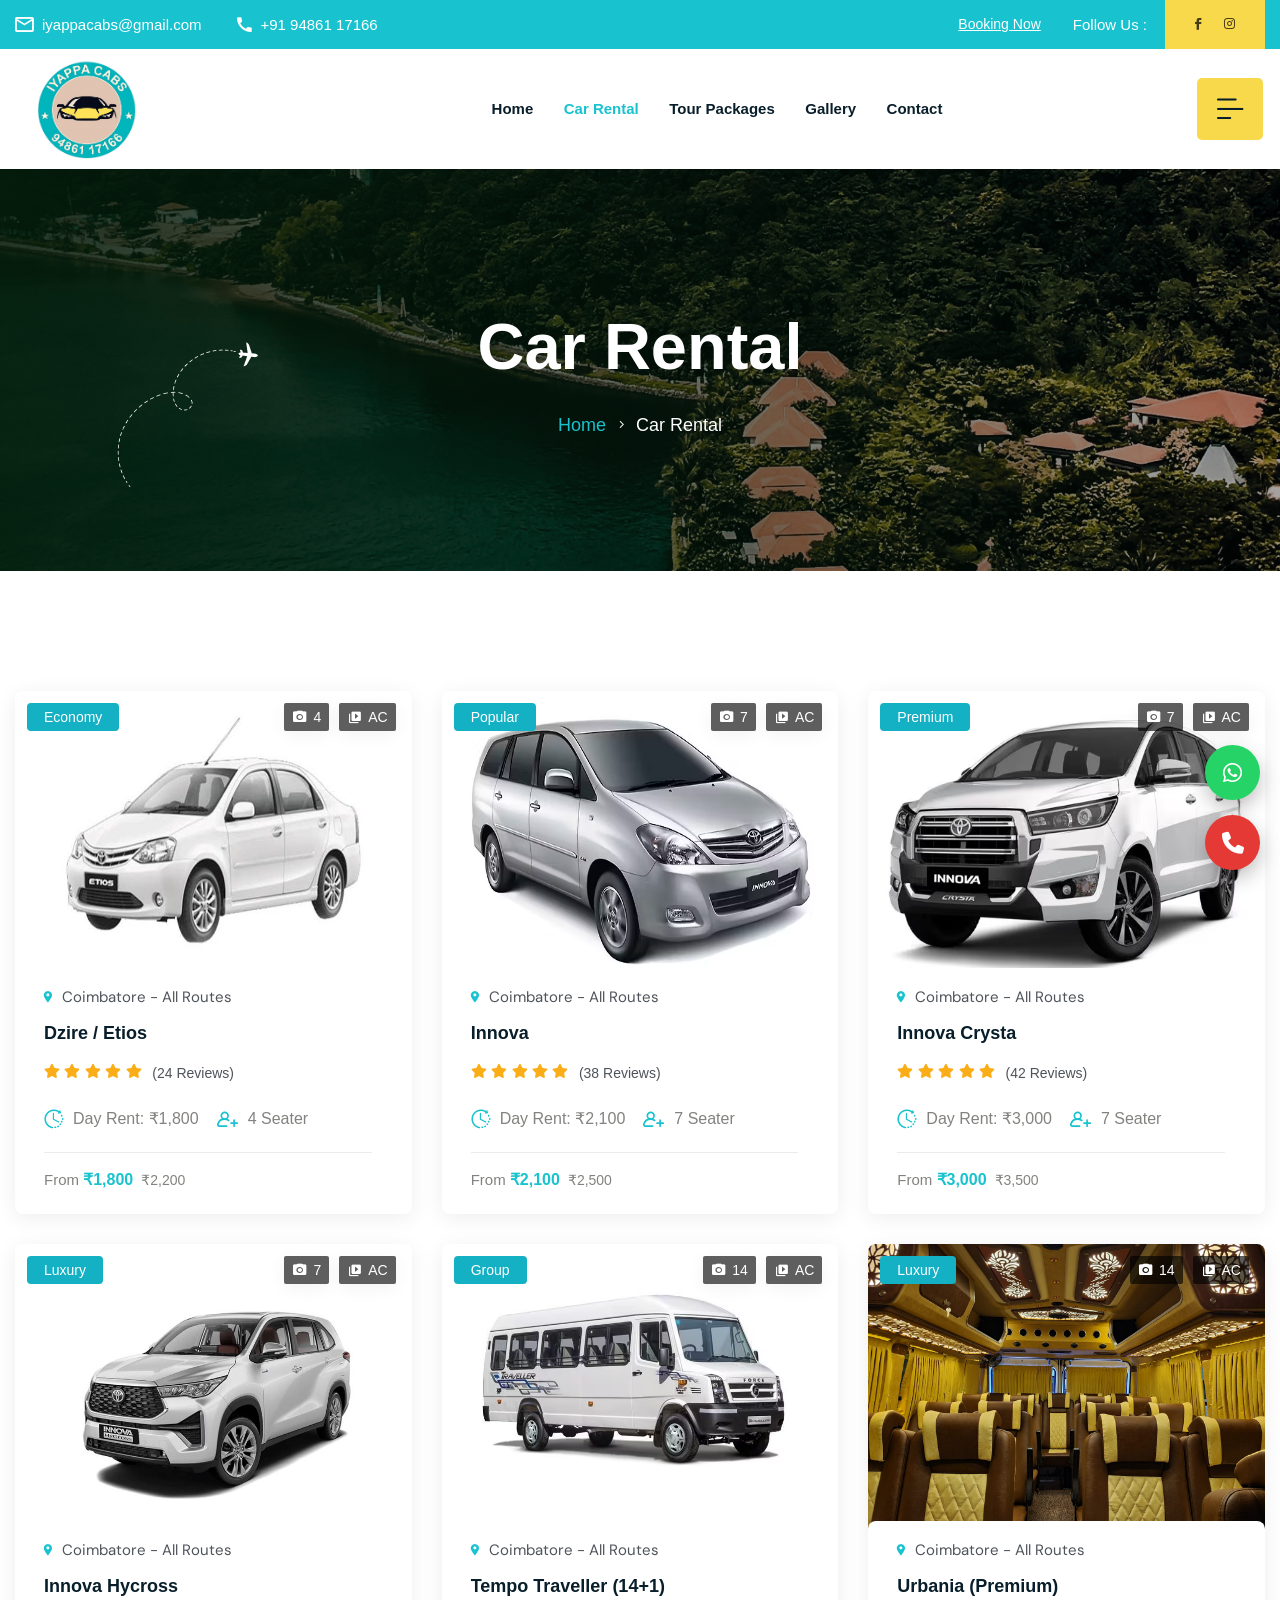
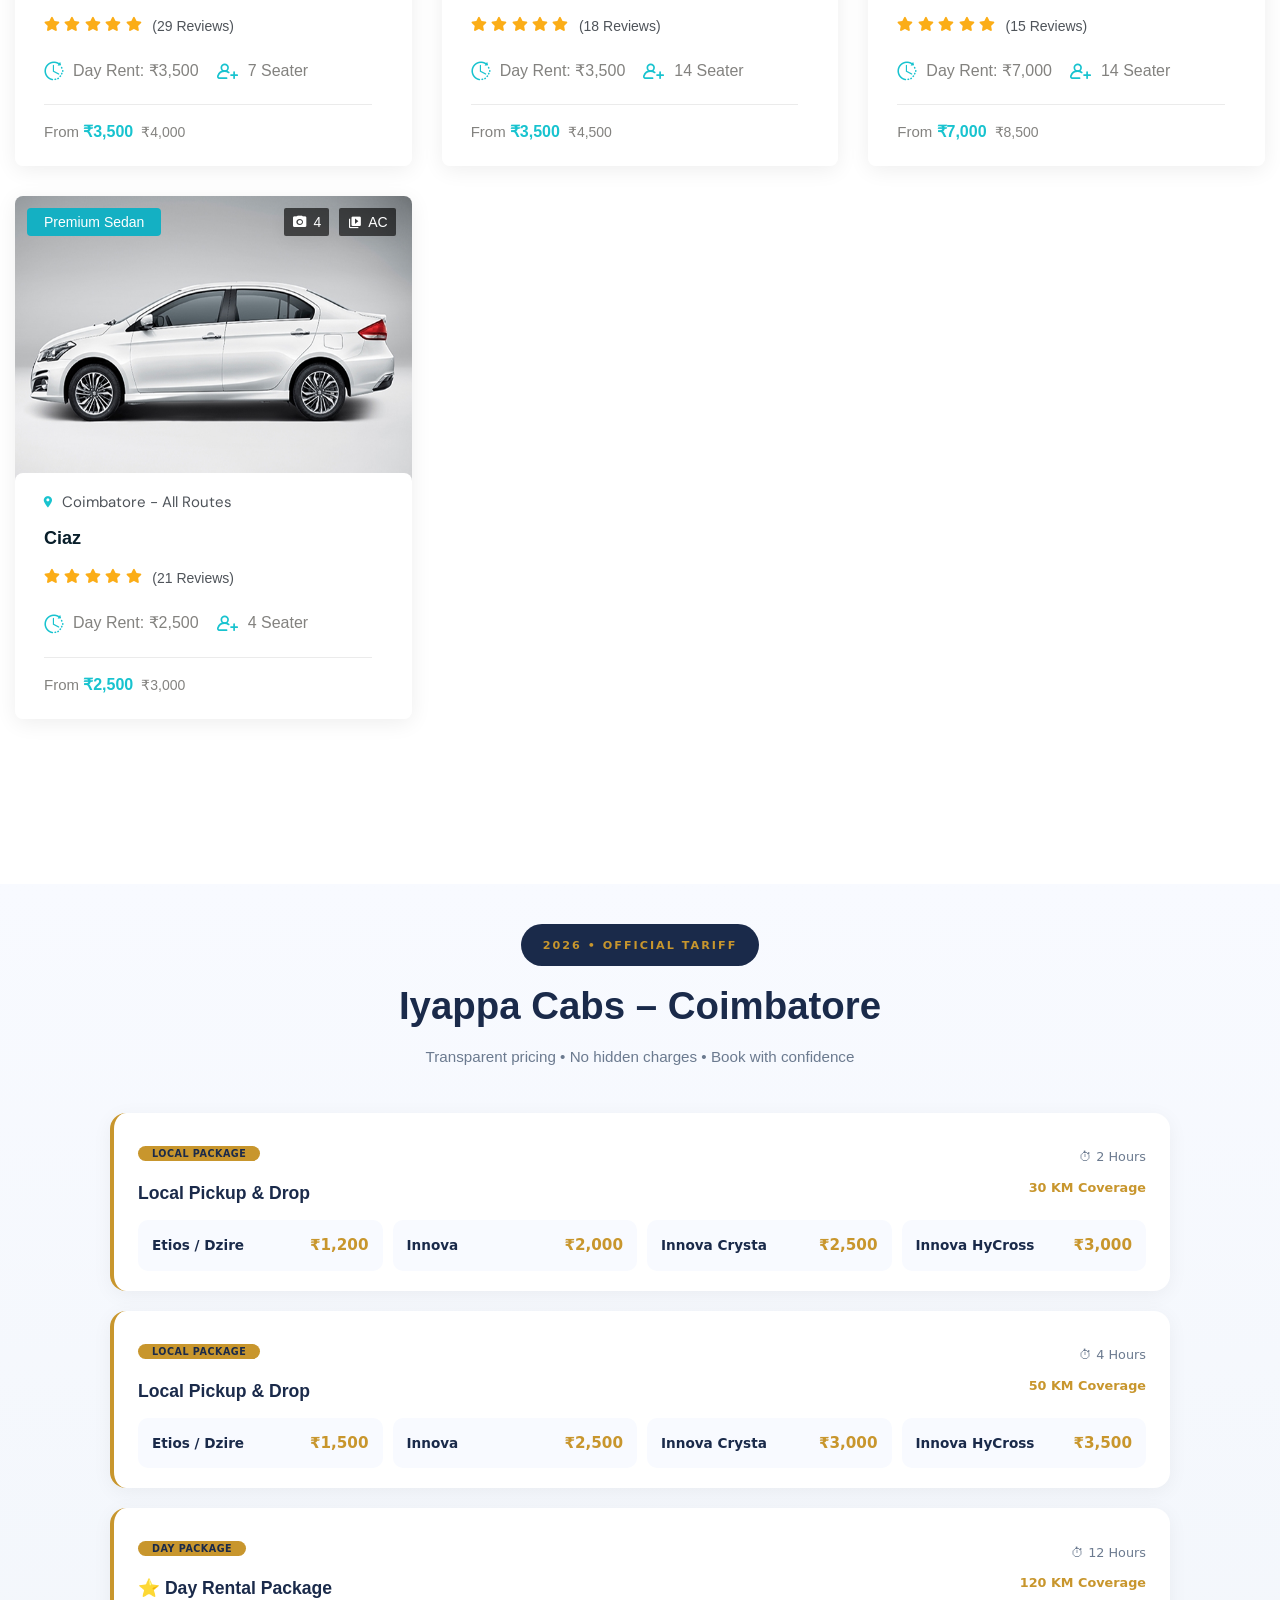
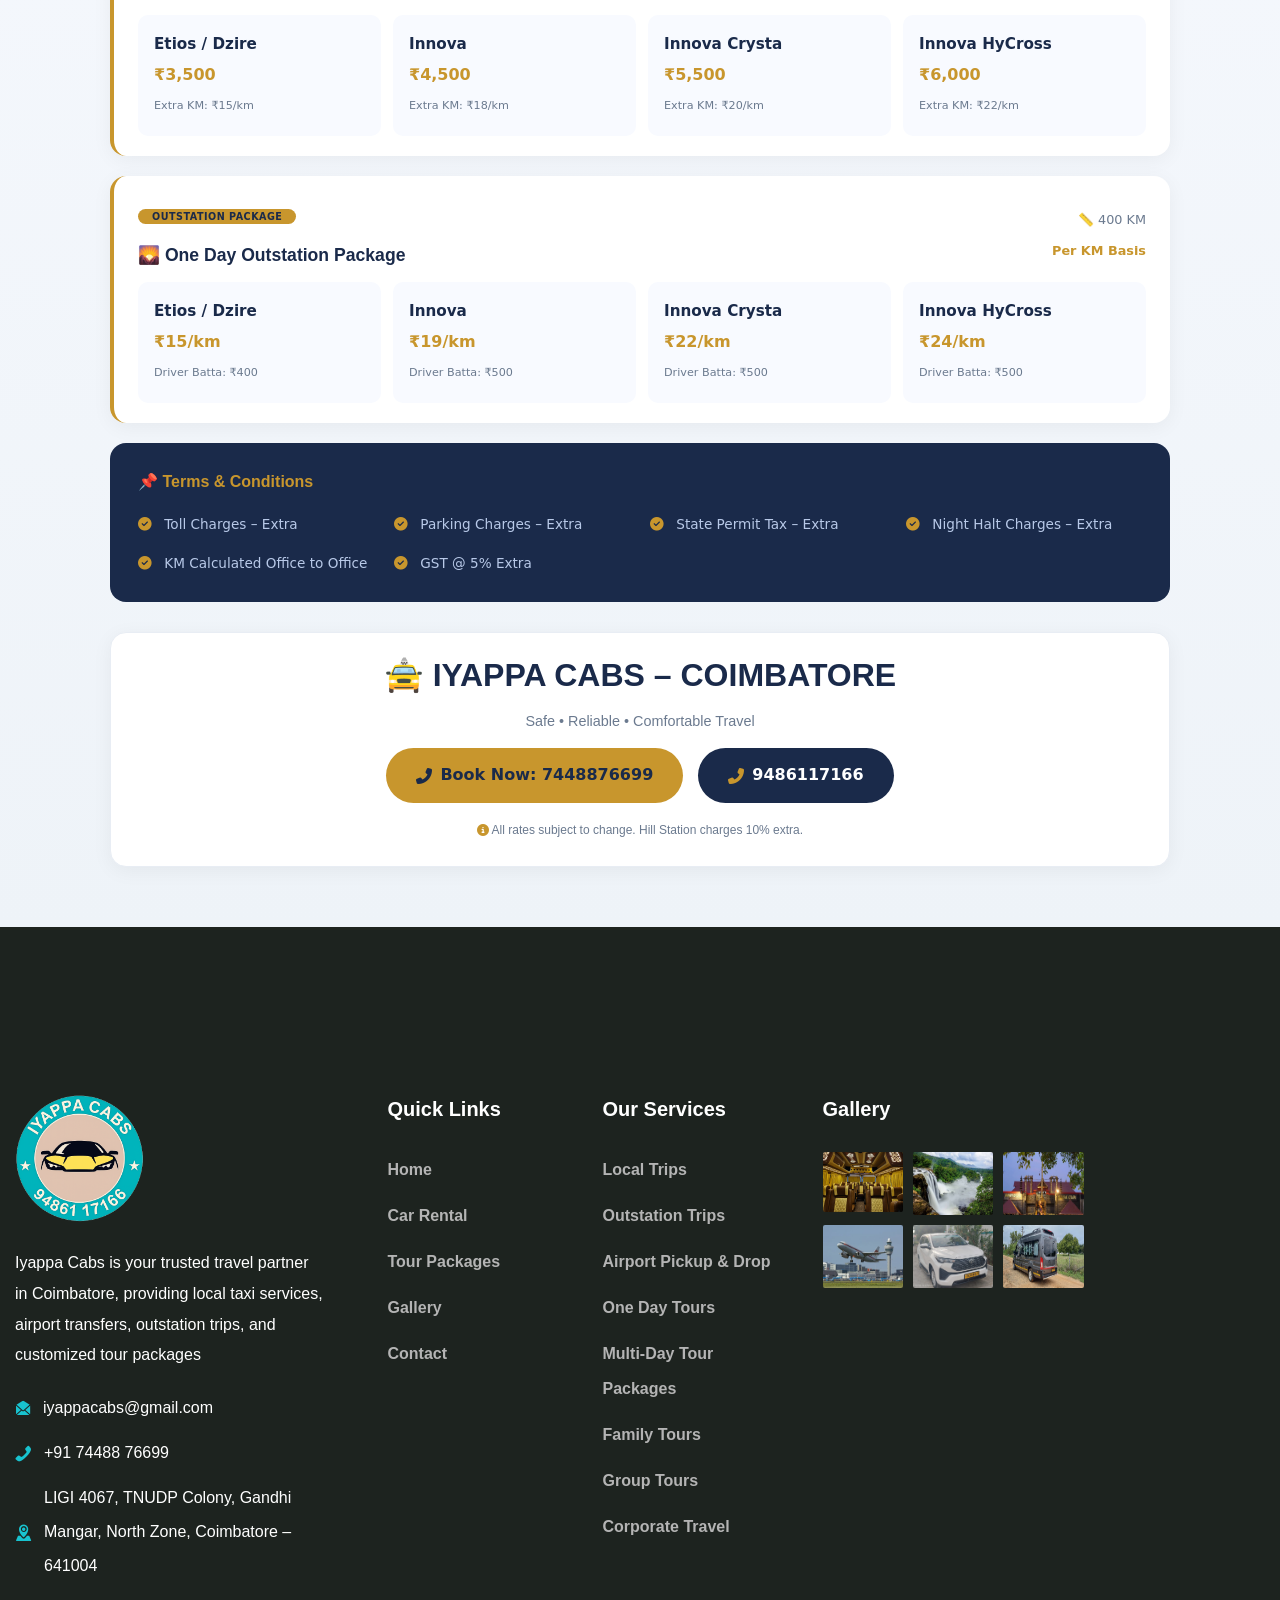
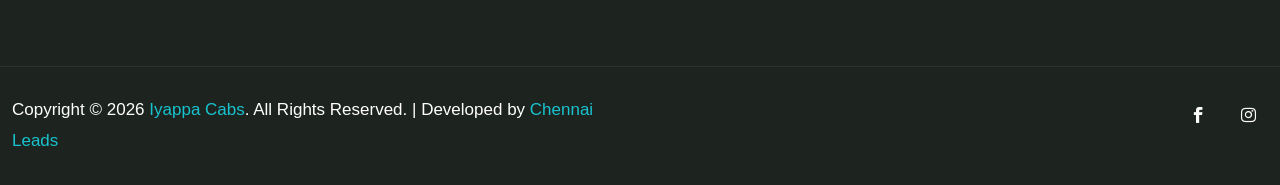
==== commit c7904806: "Update carrental.html" ====
--- a/carrental.html
+++ b/carrental.html
@@ -98,98 +98,7 @@
 .call {
   animation-delay: 1.5s;
 }
- @media (max-width: 768px) {
-        .desktop-header {
-            display: none !important;
-        }
-        
-        .tariff-row {
-            display: grid !important;
-            grid-template-columns: 1fr 1fr !important;
-            padding: 14px 16px !important;
-            gap: 6px 12px !important;
-            border-left: 3px solid transparent !important;
-        }
-        
-        .tariff-row:first-of-type {
-            border-left-color: #F8D94B!important;
-        }
-        
-        .tariff-row > div {
-            text-align: left !important;
-        }
-        
-        .tariff-row > div:first-child {
-            grid-column: 1 / -1 !important;
-            margin-bottom: 2px;
-        }
-        
-        .tariff-row > div:first-child span.seater-desk {
-            display: inline !important;
-            font-size: 0.2rem !important;
-        }
-        
-        .tariff-row > div:nth-child(2) {
-            text-align: left !important;
-        }
-        
-        .tariff-row > div:nth-child(2) span {
-            display: inline !important;
-            font-size: 0.2rem !important;
-            color: #6b7a8f;
-        }
-        
-        .tariff-row > div:nth-child(2) span:first-child {
-            font-size: clamp(0.9rem, 2.5vw, 1rem) !important;
-            color: #18C3CF;
-            font-weight: 700;
-        }
-        
-        .tariff-row > div:nth-child(3),
-        .tariff-row > div:nth-child(4),
-        .tariff-row > div:nth-child(5) {
-            font-size: clamp(0.75rem, 1.8vw, 0.85rem) !important;
-        }
-        
-        .tariff-row > div:nth-child(3)::before,
-        .tariff-row > div:nth-child(4)::before,
-        .tariff-row > div:nth-child(5)::before {
-            display: block;
-            font-size: 0.5rem;
-            color: #6b7a8f;
-            font-weight: 400;
-            text-transform: uppercase;
-            letter-spacing: 0.3px;
-        }
-        
-        .tariff-row > div:nth-child(3)::before { content: "Extra KM"; }
-        .tariff-row > div:nth-child(4)::before { content: "Batta"; }
-        .tariff-row > div:nth-child(5)::before { content: "Seats"; }
-        
-        /* Hide the "12 Hrs • 200 KM" on mobile (shown inline above) */
-        .tariff-row > div:nth-child(2) span:last-child {
-            display: none !important;
-        }
-        
-        .tariff-row > div:nth-child(2) span:first-child {
-            display: block !important;
-        }
-    }
-
-    @media (max-width: 480px) {
-        .tariff-row {
-            padding: 12px 12px !important;
-            gap: 4px 8px !important;
-        }
-        .tariff-row > div:first-child span.seater-desk {
-            font-size: 10px !important;
-        }
-        .tariff-row > div:nth-child(3)::before,
-        .tariff-row > div:nth-child(4)::before,
-        .tariff-row > div:nth-child(5)::before {
-            font-size: 10px;
-        }
-    }
+
 </style>
 <body class="body header-fixed ">
 
@@ -701,183 +610,190 @@
 </section>
 <!-- Widget Archive Car Rental - End -->
 
-<!-- Professional Tariff Card - Iyappa Cabs (Fully Responsive) -->
-<section class="tariff-section" style="padding: 40px 0 60px; background: linear-gradient(180deg, #f8faff 0%, #eef3f8 100%);">
-    <div class="tf-container">
-        <div class="row">
-            <div class="col-lg-12">
-
-                <!-- Header -->
-                <div style="text-align: center; margin-bottom: 40px;">
-                    <div style="display: inline-block; background: #18C3CF; padding: 5px 22px; border-radius: 30px; margin-bottom: 10px;">
-                        <span style="color: #F8D94B; font-weight: 600; font-size: 0.7rem; letter-spacing: 2px; text-transform: uppercase;">2026 • Official Tariff</span>
-                    </div>
-                    <h2 style="color: #18C3CF; font-weight: 800; font-size: clamp(1.6rem, 4vw, 2.4rem); margin: 0 0 6px;">Vehicle Rental Rates</h2>
-                    <p style="color: #6b7a8f; max-width: 500px; margin: 0 auto; font-size: clamp(0.85rem, 1.2vw, 0.95rem);">
-                        Transparent pricing • No hidden charges • Book with confidence
-                    </p>
-                </div>
-
-                <!-- Tariff Table Wrapper - Responsive -->
-                <div style="background: #ffffff; border-radius: 20px; overflow: hidden; box-shadow: 0 10px 50px rgba(26, 42, 74, 0.08); border: 1px solid #e8edf4;">
-                    
-                    <!-- Desktop Table Header (hidden on mobile) -->
-                    <div class="desktop-header" style="display: grid; grid-template-columns: 1.3fr 1fr 1.2fr 1fr 1fr; background: #18C3CF; padding: 14px 20px; gap: 8px; align-items: center;">
-                        <div style="color: #ffffff; font-weight: 700; font-size: 0.8rem; text-transform: uppercase; letter-spacing: 0.5px;">Vehicle</div>
-                        <div style="color: #F8D94B; font-weight: 700; font-size: 0.8rem; text-transform: uppercase; letter-spacing: 0.5px; text-align: center;">Day Rent</div>
-                        <div style="color: #ffffff; font-weight: 700; font-size: 0.8rem; text-transform: uppercase; letter-spacing: 0.5px; text-align: center;">Extra KM</div>
-                        <div style="color: #ffffff; font-weight: 700; font-size: 0.8rem; text-transform: uppercase; letter-spacing: 0.5px; text-align: center;">Batta</div>
-                        <div style="color: #ffffff; font-weight: 700; font-size: 0.8rem; text-transform: uppercase; letter-spacing: 0.5px; text-align: center;">Seats</div>
-                    </div>
-
-                    <!-- Urbania - Highlighted -->
-                    <div class="tariff-row" style="display: grid; grid-template-columns: 1.3fr 1fr 1.2fr 1fr 1fr; padding: 14px 20px; gap: 8px; align-items: center; background: linear-gradient(90deg, rgba(200, 150, 45, 0.08), rgba(200, 150, 45, 0.02)); border-bottom: 2px solid #F8D94B; border-left: 4px solid #F8D94B;">
-                        <div style="display: flex; align-items: center; gap: 10px; flex-wrap: wrap;">
-                            <span style="background: #F8D94B; color: #18C3CF; font-size: 0.5rem; font-weight: 700; padding: 2px 10px; border-radius: 12px; text-transform: uppercase; letter-spacing: 0.5px;">Premium</span>
-                            <div>
-                                <span style="color: #18C3CF; font-weight: 700; font-size: clamp(0.85rem, 1.1vw, 1rem); display: block; line-height: 1.2;">Urbania</span>
-                                <span style="color: #6b7a8f; font-size: 0.65rem; display: none;" class="seater-desk">14 Seater • Luxury Van</span>
-                            </div>
-                        </div>
-                        <div style="text-align: center;">
-                            <span style="color: #18C3CF; font-weight: 800; font-size: clamp(0.95rem, 1.2vw, 1.1rem);">₹7,000</span>
-                            <span style="color: #6b7a8f; font-size: 12px; display: block;">12 Hrs • 200 KM</span>
-                        </div>
-                        <div style="text-align: center; color: #18C3CF; font-weight: 600; font-size: clamp(0.8rem, 1vw, 0.9rem);">₹30/km</div>
-                        <div style="text-align: center; color: #18C3CF; font-weight: 600; font-size: clamp(0.8rem, 1vw, 0.9rem);">₹500</div>
-                        <div style="text-align: center; color: #18C3CF; font-weight: 600; font-size: clamp(0.8rem, 1vw, 0.9rem);">14</div>
-                    </div>
-
-                    <!-- Innova Hycross -->
-                    <div class="tariff-row" style="display: grid; grid-template-columns: 1.3fr 1fr 1.2fr 1fr 1fr; padding: 12px 20px; gap: 8px; align-items: center; border-bottom: 1px solid #eef3f8;">
-                        <div>
-                            <span style="color: #18C3CF; font-weight: 700; font-size: clamp(0.85rem, 1.1vw, 0.95rem); display: block; line-height: 1.2;">Innova Hycross</span>
-                            <span style="color: #6b7a8f; font-size: 0.65rem; display: none;" class="seater-desk">7 Seater • Premium SUV</span>
-                        </div>
-                        <div style="text-align: center;">
-                            <span style="color: #18C3CF; font-weight: 700; font-size: clamp(0.9rem, 1.1vw, 1rem);">₹3,500</span>
-                            <span style="color: #6b7a8f; font-size: 12px; display: block;">12 Hrs • 200 KM</span>
-                        </div>
-                        <div style="text-align: center; color: #18C3CF; font-weight: 600; font-size: clamp(0.8rem, 1vw, 0.85rem);">₹22/km</div>
-                        <div style="text-align: center; color: #18C3CF; font-weight: 600; font-size: clamp(0.8rem, 1vw, 0.85rem);">₹500</div>
-                        <div style="text-align: center; color: #18C3CF; font-weight: 600; font-size: clamp(0.8rem, 1vw, 0.85rem);">7</div>
-                    </div>
-
-                    <!-- Innova Crysta -->
-                    <div class="tariff-row" style="display: grid; grid-template-columns: 1.3fr 1fr 1.2fr 1fr 1fr; padding: 12px 20px; gap: 8px; align-items: center; border-bottom: 1px solid #eef3f8;">
-                        <div>
-                            <span style="color: #18C3CF; font-weight: 700; font-size: clamp(0.85rem, 1.1vw, 0.95rem); display: block; line-height: 1.2;">Innova Crysta</span>
-                            <span style="color: #6b7a8f; font-size: 0.65rem; display: none;" class="seater-desk">7 Seater • Premium MPV</span>
-                        </div>
-                        <div style="text-align: center;">
-                            <span style="color: #18C3CF; font-weight: 700; font-size: clamp(0.9rem, 1.1vw, 1rem);">₹3,000</span>
-                            <span style="color: #6b7a8f; font-size: 12px; display: block;">12 Hrs • 200 KM</span>
-                        </div>
-                        <div style="text-align: center; color: #18C3CF; font-weight: 600; font-size: clamp(0.8rem, 1vw, 0.85rem);">₹16/km</div>
-                        <div style="text-align: center; color: #18C3CF; font-weight: 600; font-size: clamp(0.8rem, 1vw, 0.85rem);">₹500</div>
-                        <div style="text-align: center; color: #18C3CF; font-weight: 600; font-size: clamp(0.8rem, 1vw, 0.85rem);">7</div>
-                    </div>
-
-                    <!-- Innova -->
-                    <div class="tariff-row" style="display: grid; grid-template-columns: 1.3fr 1fr 1.2fr 1fr 1fr; padding: 12px 20px; gap: 8px; align-items: center; border-bottom: 1px solid #eef3f8;">
-                        <div>
-                            <span style="color: #18C3CF; font-weight: 700; font-size: clamp(0.85rem, 1.1vw, 0.95rem); display: block; line-height: 1.2;">Innova</span>
-                            <span style="color: #6b7a8f; font-size: 0.65rem; display: none;" class="seater-desk">7 Seater • MPV</span>
-                        </div>
-                        <div style="text-align: center;">
-                            <span style="color: #18C3CF; font-weight: 700; font-size: clamp(0.9rem, 1.1vw, 1rem);">₹2,100</span>
-                            <span style="color: #6b7a8f; font-size: 12px; display: block;">12 Hrs • 200 KM</span>
-                        </div>
-                        <div style="text-align: center; color: #18C3CF; font-weight: 600; font-size: clamp(0.8rem, 1vw, 0.85rem);">₹15/km</div>
-                        <div style="text-align: center; color: #18C3CF; font-weight: 600; font-size: clamp(0.8rem, 1vw, 0.85rem);">₹400</div>
-                        <div style="text-align: center; color: #18C3CF; font-weight: 600; font-size: clamp(0.8rem, 1vw, 0.85rem);">7</div>
-                    </div>
-
-                    <!-- Tempo Traveller -->
-                    <div class="tariff-row" style="display: grid; grid-template-columns: 1.3fr 1fr 1.2fr 1fr 1fr; padding: 12px 20px; gap: 8px; align-items: center; border-bottom: 1px solid #eef3f8;">
-                        <div>
-                            <span style="color: #18C3CF; font-weight: 700; font-size: clamp(0.85rem, 1.1vw, 0.95rem); display: block; line-height: 1.2;">Tempo Traveller</span>
-                            <span style="color: #6b7a8f; font-size: 0.65rem; display: none;" class="seater-desk">14+1 Seater • AC</span>
-                        </div>
-                        <div style="text-align: center;">
-                            <span style="color: #18C3CF; font-weight: 700; font-size: clamp(0.9rem, 1.1vw, 1rem);">₹3,500</span>
-                            <span style="color: #6b7a8f; font-size: 12px; display: block;">12 Hrs • 200 KM</span>
-                        </div>
-                        <div style="text-align: center; color: #18C3CF; font-weight: 600; font-size: clamp(0.8rem, 1vw, 0.85rem);">₹18-20/km</div>
-                        <div style="text-align: center; color: #18C3CF; font-weight: 600; font-size: clamp(0.8rem, 1vw, 0.85rem);">₹400</div>
-                        <div style="text-align: center; color: #18C3CF; font-weight: 600; font-size: clamp(0.8rem, 1vw, 0.85rem);">14</div>
-                    </div>
-
-                    <!-- Dzire / Etios -->
-                    <div class="tariff-row" style="display: grid; grid-template-columns: 1.3fr 1fr 1.2fr 1fr 1fr; padding: 12px 20px; gap: 8px; align-items: center; border-bottom: 1px solid #eef3f8;">
-                        <div>
-                            <span style="color: #18C3CF; font-weight: 700; font-size: clamp(0.85rem, 1.1vw, 0.95rem); display: block; line-height: 1.2;">Dzire / Etios</span>
-                            <span style="color: #6b7a8f; font-size: 0.65rem; display: none;" class="seater-desk">4 Seater • Sedan</span>
-                        </div>
-                        <div style="text-align: center;">
-                            <span style="color: #18C3CF; font-weight: 700; font-size: clamp(0.9rem, 1.1vw, 1rem);">₹1,800</span>
-                            <span style="color: #6b7a8f; font-size: 12px; display: block;">12 Hrs • 200 KM</span>
-                        </div>
-                        <div style="text-align: center; color: #18C3CF; font-weight: 600; font-size: clamp(0.8rem, 1vw, 0.85rem);">₹10/km</div>
-                        <div style="text-align: center; color: #18C3CF; font-weight: 600; font-size: clamp(0.8rem, 1vw, 0.85rem);">₹350</div>
-                        <div style="text-align: center; color: #18C3CF; font-weight: 600; font-size: clamp(0.8rem, 1vw, 0.85rem);">4</div>
-                    </div>
-
-                    <!-- Ciaz -->
-                    <div class="tariff-row" style="display: grid; grid-template-columns: 1.3fr 1fr 1.2fr 1fr 1fr; padding: 12px 20px; gap: 8px; align-items: center;">
-                        <div>
-                            <span style="color: #18C3CF; font-weight: 700; font-size: clamp(0.85rem, 1.1vw, 0.95rem); display: block; line-height: 1.2;">Ciaz</span>
-                            <span style="color: #6b7a8f; font-size: 0.65rem; display: none;" class="seater-desk">4 Seater • Luxury Sedan</span>
-                        </div>
-                        <div style="text-align: center;">
-                            <span style="color: #18C3CF; font-weight: 700; font-size: clamp(0.9rem, 1.1vw, 1rem);">₹2,500</span>
-                            <span style="color: #6b7a8f; font-size: 12px; display: block;">12 Hrs • 200 KM</span>
-                        </div>
-                        <div style="text-align: center; color: #18C3CF; font-weight: 600; font-size: clamp(0.8rem, 1vw, 0.85rem);">₹12/km</div>
-                        <div style="text-align: center; color: #18C3CF; font-weight: 600; font-size: clamp(0.8rem, 1vw, 0.85rem);">₹350</div>
-                        <div style="text-align: center; color: #18C3CF; font-weight: 600; font-size: clamp(0.8rem, 1vw, 0.85rem);">4</div>
-                    </div>
-
-                </div>
-
-                <!-- Urbania Special Highlight -->
-                <div style="margin-top: 22px; background: linear-gradient(135deg, #18C3CF, #243b5e); border-radius: 14px; padding: 14px 22px; display: flex; flex-wrap: wrap; justify-content: space-between; align-items: center; border: 1px solid #F8D94B;">
-                    <div style="display: flex; align-items: center; gap: 15px; flex-wrap: wrap;">
-                        <span style="color: #F8D94B; font-weight: 700; font-size: clamp(0.95rem, 1.5vw, 1.1rem);">🚐 Urbania Special</span>
-                        <span style="color: #b8c9e8; font-size: clamp(0.75rem, 1vw, 0.9rem);">Day Rent: <strong style="color: #ffffff;">₹7,000</strong></span>
-                        <span style="color: #b8c9e8; font-size: clamp(0.75rem, 1vw, 0.9rem);">Extra KM: <strong style="color: #ffffff;">₹30/km</strong></span>
-                        <span style="color: #b8c9e8; font-size: clamp(0.75rem, 1vw, 0.9rem);">12 Hrs / 100 KM: <strong style="color: #F8D94B;">₹9,000</strong></span>
-                    </div>
-                    <span style="color: #F8D94B; font-size: 0.65rem; text-transform: uppercase; letter-spacing: 1px;">★ Premium Luxury</span>
-                </div>
-
-                <!-- Terms & GST -->
-                <div style="margin-top: 25px; display: flex; flex-wrap: wrap; justify-content: space-between; align-items: center; gap: 12px; background: #ffffff; padding: 14px 20px; border-radius: 12px; border: 1px solid #e8edf4; box-shadow: 0 4px 15px rgba(0,0,0,0.04);">
-                    <div style="display: flex; flex-wrap: wrap; gap: 10px 18px;">
-                        <span style="color: #6b7a8f; font-size: clamp(0.7rem, 0.9vw, 0.8rem);"><i class="fas fa-check-circle" style="color: #F8D94B; margin-right: 4px;"></i> Toll – Extra</span>
-                        <span style="color: #6b7a8f; font-size: clamp(0.7rem, 0.9vw, 0.8rem);"><i class="fas fa-check-circle" style="color: #F8D94B; margin-right: 4px;"></i> Parking – Extra</span>
-                        <span style="color: #6b7a8f; font-size: clamp(0.7rem, 0.9vw, 0.8rem);"><i class="fas fa-check-circle" style="color: #F8D94B; margin-right: 4px;"></i> Permit – Extra</span>
-                        <span style="color: #6b7a8f; font-size: clamp(0.7rem, 0.9vw, 0.8rem);"><i class="fas fa-check-circle" style="color: #F8D94B; margin-right: 4px;"></i> Night Halt – Extra</span>
-                        <span style="color: #6b7a8f; font-size: clamp(0.7rem, 0.9vw, 0.8rem);"><i class="fas fa-check-circle" style="color: #F8D94B; margin-right: 4px;"></i> GST @ 5% Extra</span>
-                    </div>
-                    <div style="display: flex; align-items: center; gap: 12px; flex-wrap: wrap;">
-                        <span style="color: #18C3CF; font-weight: 700; font-size: clamp(0.75rem, 0.9vw, 0.9rem);">GSTIN: <span style="color: #F8D94B;">33CURPP5354B2ZH</span></span>
-                        <a href="tel:+917448876699" style="background: #18C3CF; color: #ffffff; padding: 7px 18px; border-radius: 30px; text-decoration: none; font-weight: 600; font-size: clamp(0.75rem, 0.9vw, 0.85rem); transition: 0.3s; display: inline-flex; align-items: center; gap: 6px;">
-                            <i class="fas fa-phone-alt" style="color: #F8D94B;"></i> Book Now
-                        </a>
-                    </div>
-                </div>
-
-                <!-- Note -->
-                <div style="text-align: center; margin-top: 16px;">
-                    <p style="color: #6b7a8f; font-size: clamp(0.7rem, 0.9vw, 0.78rem); margin: 0;">
-                        <i class="fas fa-info-circle" style="color: #F8D94B;"></i> 
-                        All rates subject to change. KM calculated from office to office. Hill Station charges 10% extra.
-                    </p>
-                </div>
-
-            </div>
+<!-- Professional Tariff Card - Iyappa Cabs (Clean Version) -->
+<!-- Professional Tariff Card - Iyappa Cabs (Clean Version) -->
+<section class="tariff-grid-section" style="padding: 40px 0 60px; background: linear-gradient(180deg, #f8faff 0%, #eef3f8 100%); font-family: system-ui, -apple-system, 'Segoe UI', Roboto, sans-serif;">
+    <div style="max-width: 1100px; margin: 0 auto; padding: 0 20px;">
+
+        <!-- Header -->
+        <div style="text-align: center; margin-bottom: 40px;">
+            <div style="display: inline-block; background: #1a2a4a; padding: 5px 22px; border-radius: 30px; margin-bottom: 10px;">
+                <span style="color: #c8962d; font-weight: 600; font-size: 0.7rem; letter-spacing: 2px; text-transform: uppercase;">2026 • Official Tariff</span>
+            </div>
+            <h2 style="color: #1a2a4a; font-weight: 800; font-size: clamp(1.6rem, 4vw, 2.4rem); margin: 0 0 6px;">Iyappa Cabs – Coimbatore</h2>
+            <p style="color: #6b7a8f; max-width: 500px; margin: 0 auto; font-size: clamp(0.85rem, 1.2vw, 0.95rem);">
+                Transparent pricing • No hidden charges • Book with confidence
+            </p>
         </div>
+
+        <!-- All packages as cards + grids (no tables) -->
+
+        <!-- Local 2H -->
+        <div style="background: #ffffff; border-radius: 16px; padding: 24px 24px 20px; margin-bottom: 20px; box-shadow: 0 4px 20px rgba(0,0,0,0.05); border-left: 4px solid #c8962d;">
+            <div style="display: flex; justify-content: space-between; align-items: center; flex-wrap: wrap; margin-bottom: 12px;">
+                <div>
+                    <span style="background: #c8962d; color: #1a2a4a; font-size: 0.6rem; font-weight: 700; padding: 2px 14px; border-radius: 20px; text-transform: uppercase; letter-spacing: 0.5px;">Local Package</span>
+                    <h4 style="color: #1a2a4a; font-size: 1.1rem; font-weight: 700; margin: 8px 0 0;">Local Pickup & Drop</h4>
+                </div>
+                <div style="text-align: right;">
+                    <span style="color: #6b7a8f; font-size: 0.8rem;">⏱ 2 Hours</span>
+                    <span style="color: #c8962d; font-weight: 600; font-size: 0.8rem; display: block;">30 KM Coverage</span>
+                </div>
+            </div>
+            <div style="display: grid; grid-template-columns: repeat(auto-fit, minmax(150px, 1fr)); gap: 10px;">
+                <div style="background: #f8faff; padding: 10px 14px; border-radius: 10px; display: flex; justify-content: space-between; align-items: center;">
+                    <span style="color: #1a2a4a; font-weight: 600; font-size: 0.85rem;">Etios / Dzire</span>
+                    <span style="color: #c8962d; font-weight: 700; font-size: 0.95rem;">₹1,200</span>
+                </div>
+                <div style="background: #f8faff; padding: 10px 14px; border-radius: 10px; display: flex; justify-content: space-between; align-items: center;">
+                    <span style="color: #1a2a4a; font-weight: 600; font-size: 0.85rem;">Innova</span>
+                    <span style="color: #c8962d; font-weight: 700; font-size: 0.95rem;">₹2,000</span>
+                </div>
+                <div style="background: #f8faff; padding: 10px 14px; border-radius: 10px; display: flex; justify-content: space-between; align-items: center;">
+                    <span style="color: #1a2a4a; font-weight: 600; font-size: 0.85rem;">Innova Crysta</span>
+                    <span style="color: #c8962d; font-weight: 700; font-size: 0.95rem;">₹2,500</span>
+                </div>
+                <div style="background: #f8faff; padding: 10px 14px; border-radius: 10px; display: flex; justify-content: space-between; align-items: center;">
+                    <span style="color: #1a2a4a; font-weight: 600; font-size: 0.85rem;">Innova HyCross</span>
+                    <span style="color: #c8962d; font-weight: 700; font-size: 0.95rem;">₹3,000</span>
+                </div>
+            </div>
+        </div>
+
+        <!-- Local 4H -->
+        <div style="background: #ffffff; border-radius: 16px; padding: 24px 24px 20px; margin-bottom: 20px; box-shadow: 0 4px 20px rgba(0,0,0,0.05); border-left: 4px solid #c8962d;">
+            <div style="display: flex; justify-content: space-between; align-items: center; flex-wrap: wrap; margin-bottom: 12px;">
+                <div>
+                    <span style="background: #c8962d; color: #1a2a4a; font-size: 0.6rem; font-weight: 700; padding: 2px 14px; border-radius: 20px; text-transform: uppercase; letter-spacing: 0.5px;">Local Package</span>
+                    <h4 style="color: #1a2a4a; font-size: 1.1rem; font-weight: 700; margin: 8px 0 0;">Local Pickup & Drop</h4>
+                </div>
+                <div style="text-align: right;">
+                    <span style="color: #6b7a8f; font-size: 0.8rem;">⏱ 4 Hours</span>
+                    <span style="color: #c8962d; font-weight: 600; font-size: 0.8rem; display: block;">50 KM Coverage</span>
+                </div>
+            </div>
+            <div style="display: grid; grid-template-columns: repeat(auto-fit, minmax(150px, 1fr)); gap: 10px;">
+                <div style="background: #f8faff; padding: 10px 14px; border-radius: 10px; display: flex; justify-content: space-between; align-items: center;">
+                    <span style="color: #1a2a4a; font-weight: 600; font-size: 0.85rem;">Etios / Dzire</span>
+                    <span style="color: #c8962d; font-weight: 700; font-size: 0.95rem;">₹1,500</span>
+                </div>
+                <div style="background: #f8faff; padding: 10px 14px; border-radius: 10px; display: flex; justify-content: space-between; align-items: center;">
+                    <span style="color: #1a2a4a; font-weight: 600; font-size: 0.85rem;">Innova</span>
+                    <span style="color: #c8962d; font-weight: 700; font-size: 0.95rem;">₹2,500</span>
+                </div>
+                <div style="background: #f8faff; padding: 10px 14px; border-radius: 10px; display: flex; justify-content: space-between; align-items: center;">
+                    <span style="color: #1a2a4a; font-weight: 600; font-size: 0.85rem;">Innova Crysta</span>
+                    <span style="color: #c8962d; font-weight: 700; font-size: 0.95rem;">₹3,000</span>
+                </div>
+                <div style="background: #f8faff; padding: 10px 14px; border-radius: 10px; display: flex; justify-content: space-between; align-items: center;">
+                    <span style="color: #1a2a4a; font-weight: 600; font-size: 0.85rem;">Innova HyCross</span>
+                    <span style="color: #c8962d; font-weight: 700; font-size: 0.95rem;">₹3,500</span>
+                </div>
+            </div>
+        </div>
+
+        <!-- Day Rental -->
+        <div style="background: #ffffff; border-radius: 16px; padding: 24px 24px 20px; margin-bottom: 20px; box-shadow: 0 4px 20px rgba(0,0,0,0.05); border-left: 4px solid #c8962d;">
+            <div style="display: flex; justify-content: space-between; align-items: center; flex-wrap: wrap; margin-bottom: 12px;">
+                <div>
+                    <span style="background: #c8962d; color: #1a2a4a; font-size: 0.6rem; font-weight: 700; padding: 2px 14px; border-radius: 20px; text-transform: uppercase; letter-spacing: 0.5px;">Day Package</span>
+                    <h4 style="color: #1a2a4a; font-size: 1.1rem; font-weight: 700; margin: 8px 0 0;">⭐ Day Rental Package</h4>
+                </div>
+                <div style="text-align: right;">
+                    <span style="color: #6b7a8f; font-size: 0.8rem;">⏱ 12 Hours</span>
+                    <span style="color: #c8962d; font-weight: 600; font-size: 0.8rem; display: block;">120 KM Coverage</span>
+                </div>
+            </div>
+            <div style="display: grid; grid-template-columns: repeat(auto-fit, minmax(200px, 1fr)); gap: 12px;">
+                <div style="background: #f8faff; padding: 14px 16px; border-radius: 10px;">
+                    <span style="color: #1a2a4a; font-weight: 700; font-size: 0.95rem; display: block;">Etios / Dzire</span>
+                    <span style="color: #c8962d; font-weight: 700; font-size: 1rem;">₹3,500</span>
+                    <span style="color: #6b7a8f; font-size: 0.7rem; display: block;">Extra KM: ₹15/km</span>
+                </div>
+                <div style="background: #f8faff; padding: 14px 16px; border-radius: 10px;">
+                    <span style="color: #1a2a4a; font-weight: 700; font-size: 0.95rem; display: block;">Innova</span>
+                    <span style="color: #c8962d; font-weight: 700; font-size: 1rem;">₹4,500</span>
+                    <span style="color: #6b7a8f; font-size: 0.7rem; display: block;">Extra KM: ₹18/km</span>
+                </div>
+                <div style="background: #f8faff; padding: 14px 16px; border-radius: 10px;">
+                    <span style="color: #1a2a4a; font-weight: 700; font-size: 0.95rem; display: block;">Innova Crysta</span>
+                    <span style="color: #c8962d; font-weight: 700; font-size: 1rem;">₹5,500</span>
+                    <span style="color: #6b7a8f; font-size: 0.7rem; display: block;">Extra KM: ₹20/km</span>
+                </div>
+                <div style="background: #f8faff; padding: 14px 16px; border-radius: 10px;">
+                    <span style="color: #1a2a4a; font-weight: 700; font-size: 0.95rem; display: block;">Innova HyCross</span>
+                    <span style="color: #c8962d; font-weight: 700; font-size: 1rem;">₹6,000</span>
+                    <span style="color: #6b7a8f; font-size: 0.7rem; display: block;">Extra KM: ₹22/km</span>
+                </div>
+            </div>
+        </div>
+
+        <!-- Outstation 1 Day -->
+        <div style="background: #ffffff; border-radius: 16px; padding: 24px 24px 20px; margin-bottom: 20px; box-shadow: 0 4px 20px rgba(0,0,0,0.05); border-left: 4px solid #c8962d;">
+            <div style="display: flex; justify-content: space-between; align-items: center; flex-wrap: wrap; margin-bottom: 12px;">
+                <div>
+                    <span style="background: #c8962d; color: #1a2a4a; font-size: 0.6rem; font-weight: 700; padding: 2px 14px; border-radius: 20px; text-transform: uppercase; letter-spacing: 0.5px;">Outstation Package</span>
+                    <h4 style="color: #1a2a4a; font-size: 1.1rem; font-weight: 700; margin: 8px 0 0;">🌄 One Day Outstation Package</h4>
+                </div>
+                <div style="text-align: right;">
+                    <span style="color: #6b7a8f; font-size: 0.8rem;">📏 400 KM</span>
+                    <span style="color: #c8962d; font-weight: 600; font-size: 0.8rem; display: block;">Per KM Basis</span>
+                </div>
+            </div>
+            <div style="display: grid; grid-template-columns: repeat(auto-fit, minmax(200px, 1fr)); gap: 12px;">
+                <div style="background: #f8faff; padding: 14px 16px; border-radius: 10px;">
+                    <span style="color: #1a2a4a; font-weight: 700; font-size: 0.95rem; display: block;">Etios / Dzire</span>
+                    <span style="color: #c8962d; font-weight: 700; font-size: 1rem;">₹15/km</span>
+                    <span style="color: #6b7a8f; font-size: 0.7rem; display: block;">Driver Batta: ₹400</span>
+                </div>
+                <div style="background: #f8faff; padding: 14px 16px; border-radius: 10px;">
+                    <span style="color: #1a2a4a; font-weight: 700; font-size: 0.95rem; display: block;">Innova</span>
+                    <span style="color: #c8962d; font-weight: 700; font-size: 1rem;">₹19/km</span>
+                    <span style="color: #6b7a8f; font-size: 0.7rem; display: block;">Driver Batta: ₹500</span>
+                </div>
+                <div style="background: #f8faff; padding: 14px 16px; border-radius: 10px;">
+                    <span style="color: #1a2a4a; font-weight: 700; font-size: 0.95rem; display: block;">Innova Crysta</span>
+                    <span style="color: #c8962d; font-weight: 700; font-size: 1rem;">₹22/km</span>
+                    <span style="color: #6b7a8f; font-size: 0.7rem; display: block;">Driver Batta: ₹500</span>
+                </div>
+                <div style="background: #f8faff; padding: 14px 16px; border-radius: 10px;">
+                    <span style="color: #1a2a4a; font-weight: 700; font-size: 0.95rem; display: block;">Innova HyCross</span>
+                    <span style="color: #c8962d; font-weight: 700; font-size: 1rem;">₹24/km</span>
+                    <span style="color: #6b7a8f; font-size: 0.7rem; display: block;">Driver Batta: ₹500</span>
+                </div>
+            </div>
+        </div>
+
+        <!-- Terms & Conditions -->
+        <div style="background: #1a2a4a; border-radius: 16px; padding: 24px 28px; margin-top: 10px;">
+            <h4 style="color: #c8962d; font-weight: 700; font-size: 1rem; margin-bottom: 12px;">📌 Terms & Conditions</h4>
+            <div style="display: grid; grid-template-columns: repeat(auto-fit, minmax(200px, 1fr)); gap: 8px 20px;">
+                <span style="color: #b8c9e8; font-size: 0.85rem;"><i class="fas fa-check-circle" style="color: #c8962d; margin-right: 8px;"></i> Toll Charges – Extra</span>
+                <span style="color: #b8c9e8; font-size: 0.85rem;"><i class="fas fa-check-circle" style="color: #c8962d; margin-right: 8px;"></i> Parking Charges – Extra</span>
+                <span style="color: #b8c9e8; font-size: 0.85rem;"><i class="fas fa-check-circle" style="color: #c8962d; margin-right: 8px;"></i> State Permit Tax – Extra</span>
+                <span style="color: #b8c9e8; font-size: 0.85rem;"><i class="fas fa-check-circle" style="color: #c8962d; margin-right: 8px;"></i> Night Halt Charges – Extra</span>
+                <span style="color: #b8c9e8; font-size: 0.85rem;"><i class="fas fa-check-circle" style="color: #c8962d; margin-right: 8px;"></i> KM Calculated Office to Office</span>
+                <span style="color: #b8c9e8; font-size: 0.85rem;"><i class="fas fa-check-circle" style="color: #c8962d; margin-right: 8px;"></i> GST @ 5% Extra</span>
+            </div>
+        </div>
+
+        <!-- Book Now -->
+        <div style="text-align: center; margin-top: 30px; padding: 20px; background: #ffffff; border-radius: 16px; box-shadow: 0 4px 20px rgba(0,0,0,0.05); border: 1px solid #e8edf4;">
+            <h3 style="color: #1a2a4a; font-weight: 700; margin-bottom: 8px;">🚖 IYAPPA CABS – COIMBATORE</h3>
+            <p style="color: #6b7a8f; font-size: 0.9rem;">Safe • Reliable • Comfortable Travel</p>
+            <div style="display: flex; flex-wrap: wrap; justify-content: center; gap: 15px; margin-top: 12px;">
+                <a href="tel:+917448876699" style="background: #c8962d; color: #1a2a4a; padding: 12px 30px; border-radius: 30px; text-decoration: none; font-weight: 700; font-size: 1rem; transition: 0.3s; display: inline-flex; align-items: center; gap: 8px;">
+                    <i class="fas fa-phone-alt"></i> Book Now: 7448876699
+                </a>
+                <a href="tel:+919486117166" style="background: #1a2a4a; color: #ffffff; padding: 12px 30px; border-radius: 30px; text-decoration: none; font-weight: 700; font-size: 1rem; transition: 0.3s; display: inline-flex; align-items: center; gap: 8px;">
+                    <i class="fas fa-phone-alt" style="color: #c8962d;"></i> 9486117166
+                </a>
+            </div>
+            <p style="color: #6b7a8f; font-size: 0.75rem; margin-top: 12px;">
+                <i class="fas fa-info-circle" style="color: #c8962d;"></i> All rates subject to change. Hill Station charges 10% extra.
+            </p>
+        </div>
+
     </div>
 </section>
             </main>
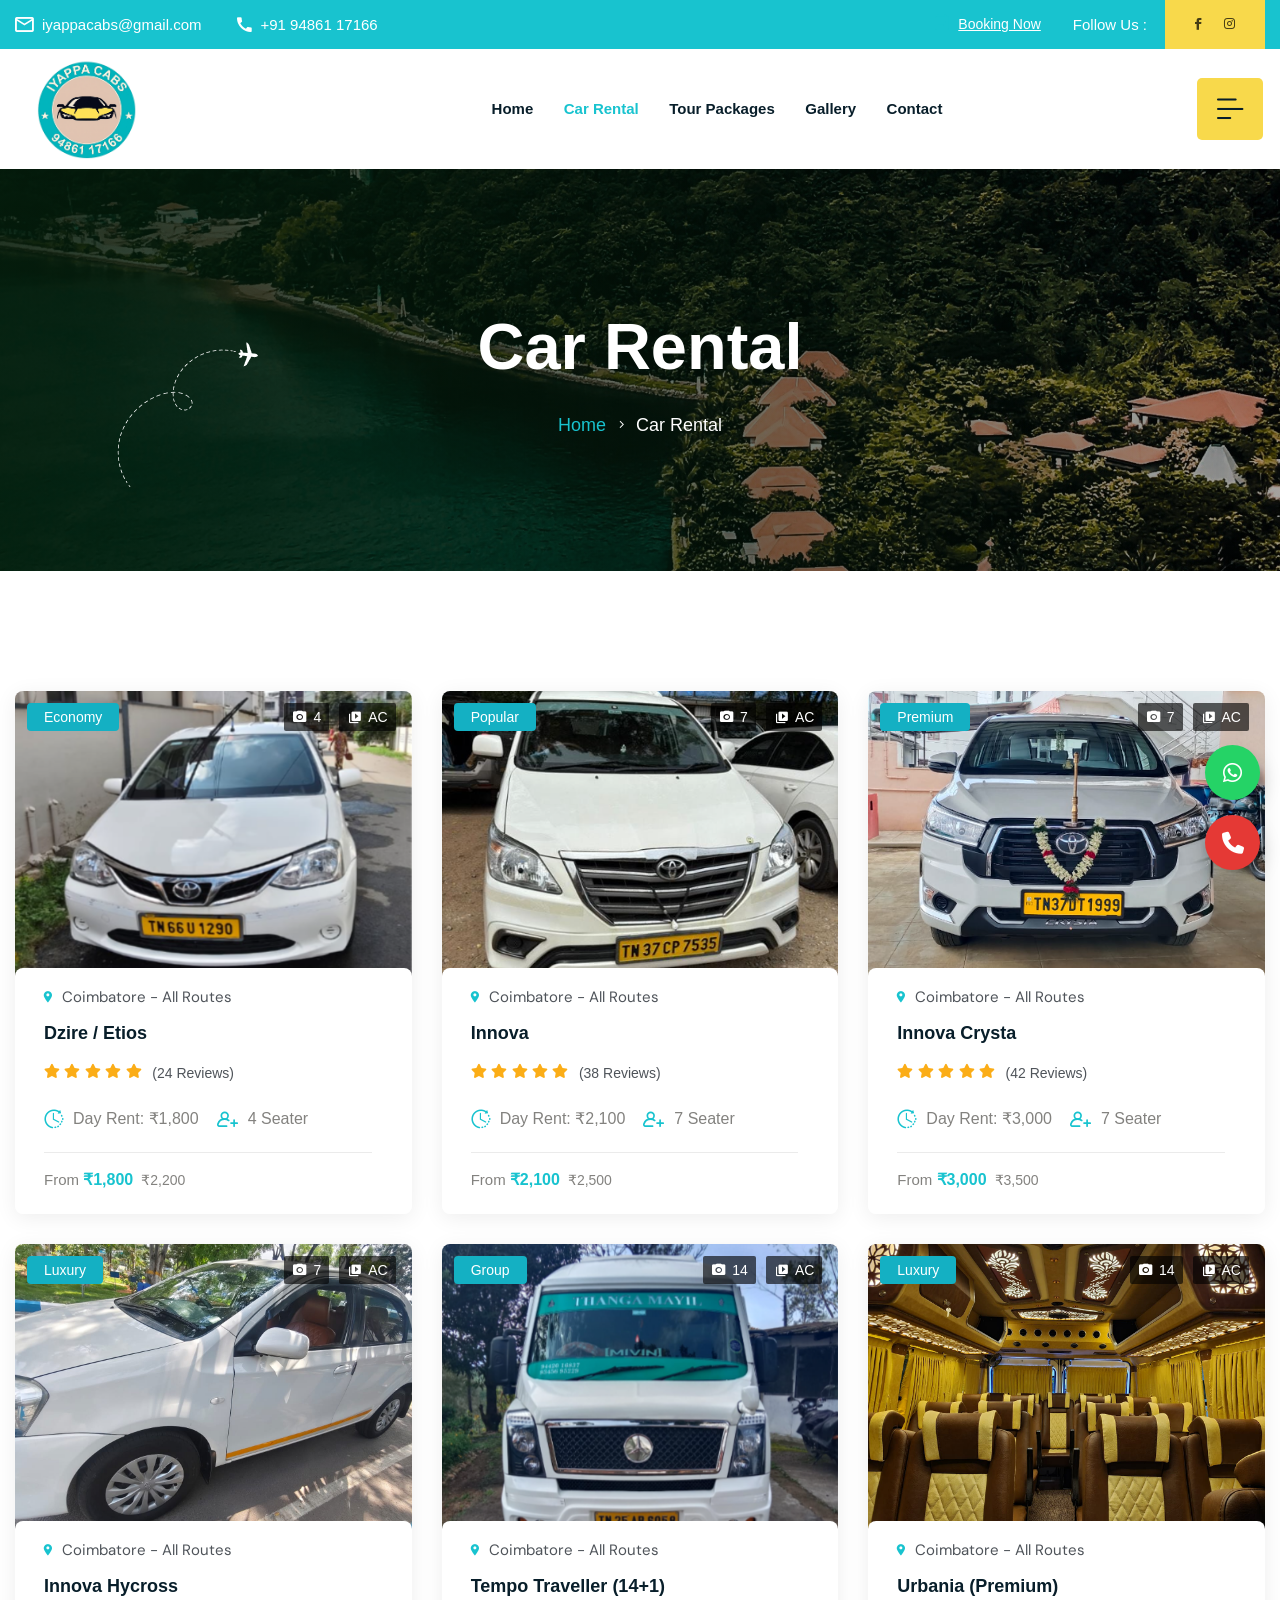
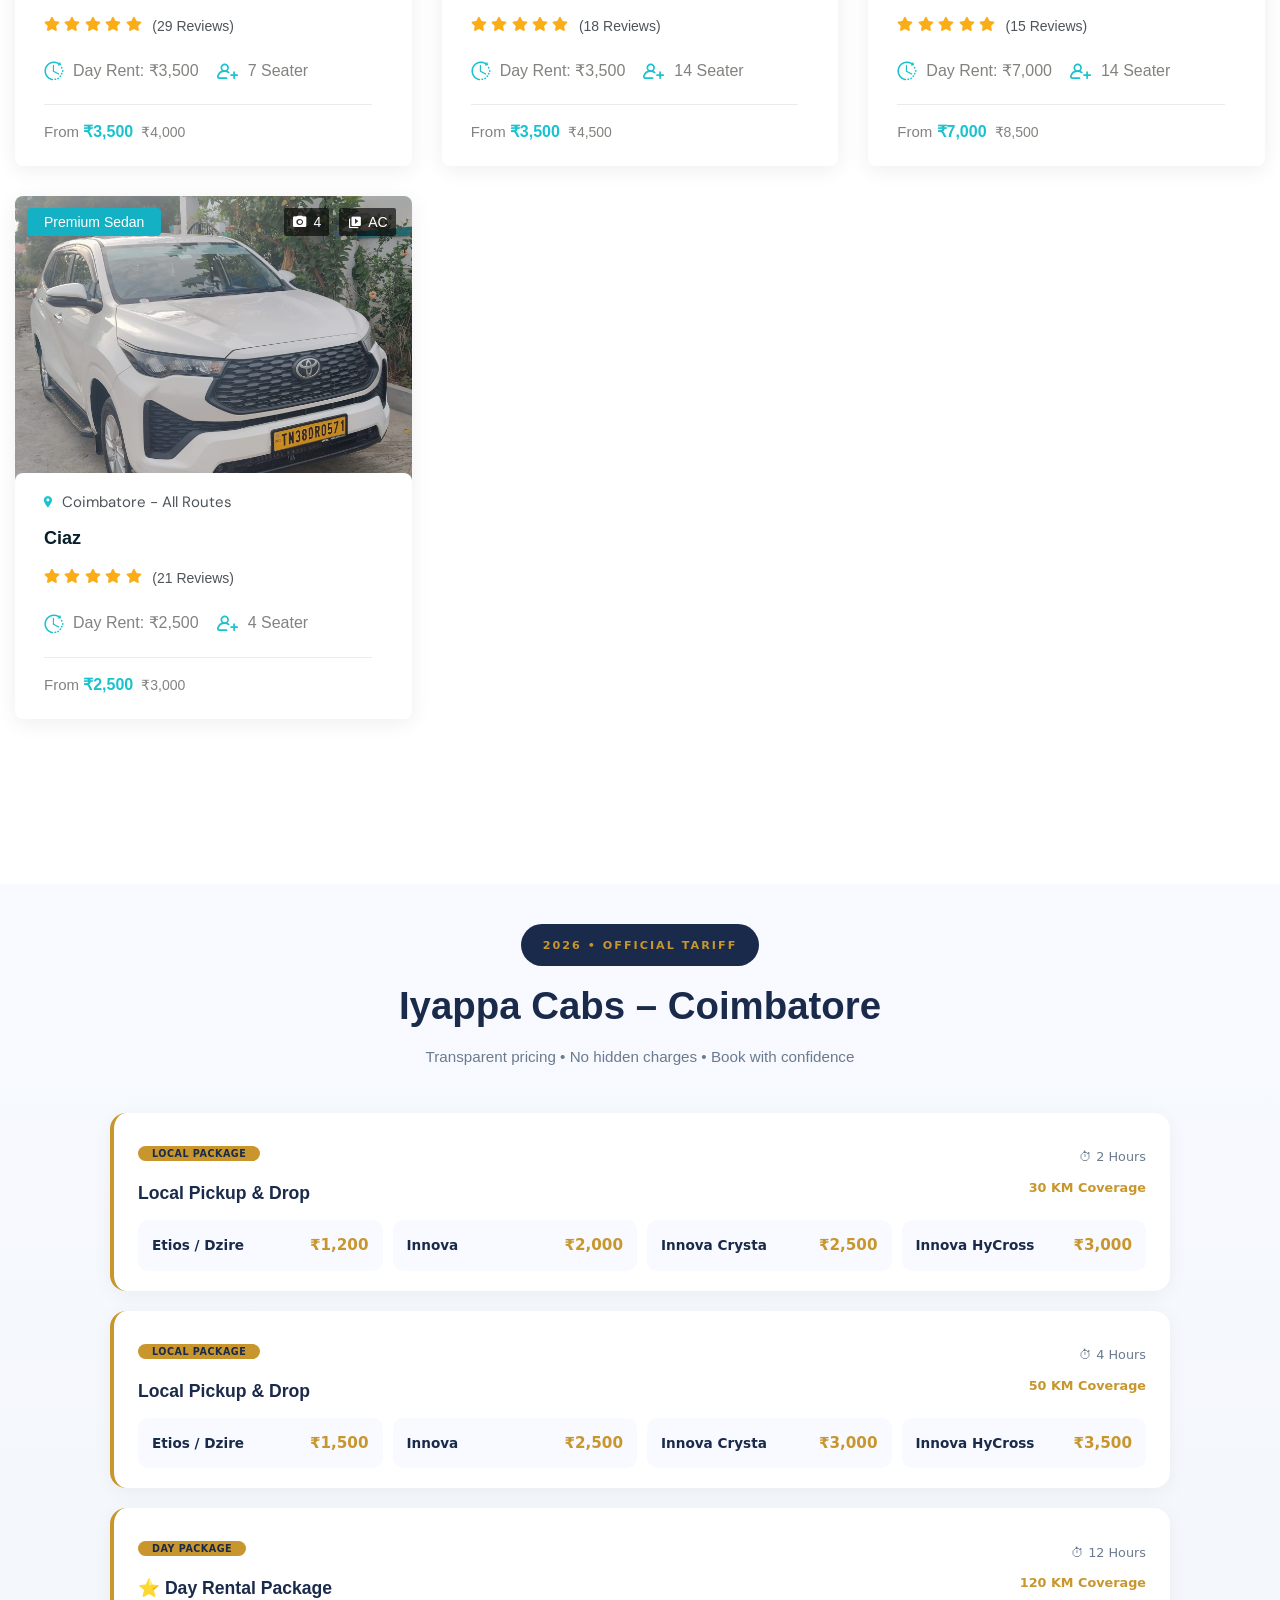
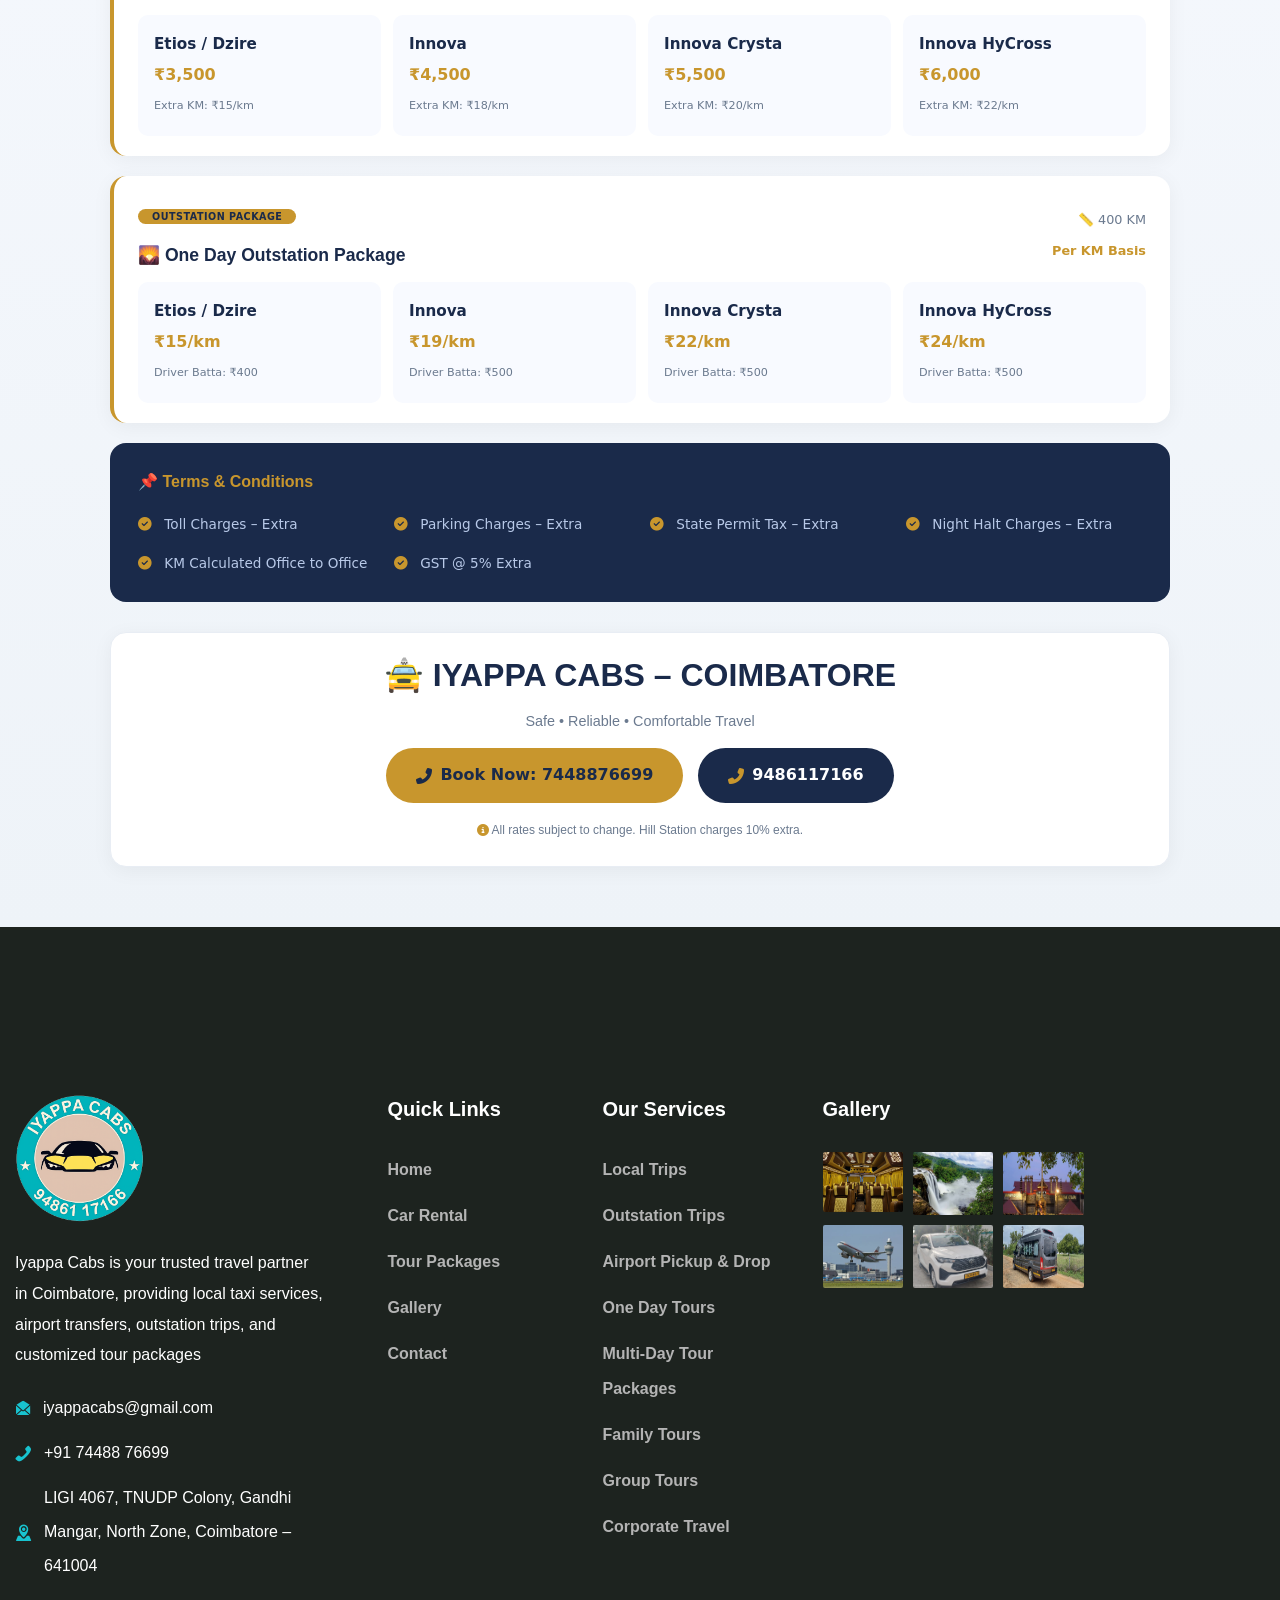
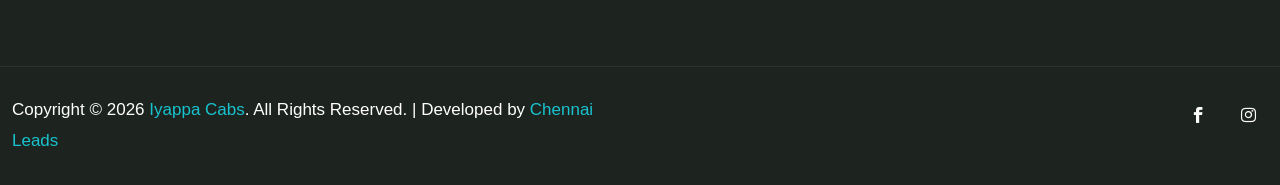
==== commit bdfe6969: "Update carrental.html" ====
--- a/carrental.html
+++ b/carrental.html
@@ -281,7 +281,8 @@
                                 <span class="media"><i class="icon-Group-1000002910"></i>AC</span>
                             </div>
                         </div>
-                        <img src="assets/images/car1.jpg" alt="Dzire Car Rental Coimbatore" style="height: 300px;">
+                        <img src="assets/images/1.png" alt="Dzire Car Rental Coimbatore"
+                         style="height: 300px; ">
                     </a>
                     <div class="tour-listing-content">
                         <span class="map"><i class="icon-Vector4"></i>Coimbatore - All Routes</span>
@@ -328,7 +329,8 @@
                                 <span class="media"><i class="icon-Group-1000002910"></i>AC</span>
                             </div>
                         </div>
-                        <img src="assets/images/car2.avif" alt="Innova Car Rental Coimbatore" style="height: 300px;">
+                        <img src="assets/images/3.jpg" alt="Innova Car Rental Coimbatore"
+                         style="height: 300px; object-fit: cover;">
                     </a>
                     <div class="tour-listing-content">
                         <span class="map"><i class="icon-Vector4"></i>Coimbatore - All Routes</span>
@@ -375,7 +377,8 @@
                                 <span class="media"><i class="icon-Group-1000002910"></i>AC</span>
                             </div>
                         </div>
-                        <img src="assets/images/car3.avif" alt="Innova Crysta Car Rental Coimbatore" style="height: 300px;">
+                        <img src="assets/images/2.jpg" alt="Innova Crysta Car Rental Coimbatore" 
+                        style="height: 300px; object-fit: cover;">
                     </a>
                     <div class="tour-listing-content">
                         <span class="map"><i class="icon-Vector4"></i>Coimbatore - All Routes</span>
@@ -422,7 +425,8 @@
                                 <span class="media"><i class="icon-Group-1000002910"></i>AC</span>
                             </div>
                         </div>
-                        <img src="assets/images/car4.webp" alt="Innova Hycross Car Rental Coimbatore" style="height: 300px;">
+                        <img src="assets/images/4.jpeg" alt="Innova Hycross Car Rental Coimbatore" 
+                        style="height: 300px; object-fit: cover;">
                     </a>
                     <div class="tour-listing-content">
                         <span class="map"><i class="icon-Vector4"></i>Coimbatore - All Routes</span>
@@ -469,7 +473,8 @@
                                 <span class="media"><i class="icon-Group-1000002910"></i>AC</span>
                             </div>
                         </div>
-                        <img src="assets/images/car5.avif" alt="Tempo Traveller Rental Coimbatore" style="height: 300px;">
+                        <img src="assets/images/5.png" alt="Tempo Traveller Rental Coimbatore"
+                         style="height: 300px; object-fit: cover;">
                     </a>
                     <div class="tour-listing-content">
                         <span class="map"><i class="icon-Vector4"></i>Coimbatore - All Routes</span>
@@ -563,7 +568,8 @@
                                 <span class="media"><i class="icon-Group-1000002910"></i>AC</span>
                             </div>
                         </div>
-                        <img src="assets/images/car6.jpg" alt="Ciaz Car Rental Coimbatore" style="height: 300px;">
+                        <img src="assets/images/6.jpeg" alt="Ciaz Car Rental Coimbatore"
+                         style="height: 300px; object-fit: cover;">
                     </a>
                     <div class="tour-listing-content">
                         <span class="map"><i class="icon-Vector4"></i>Coimbatore - All Routes</span>
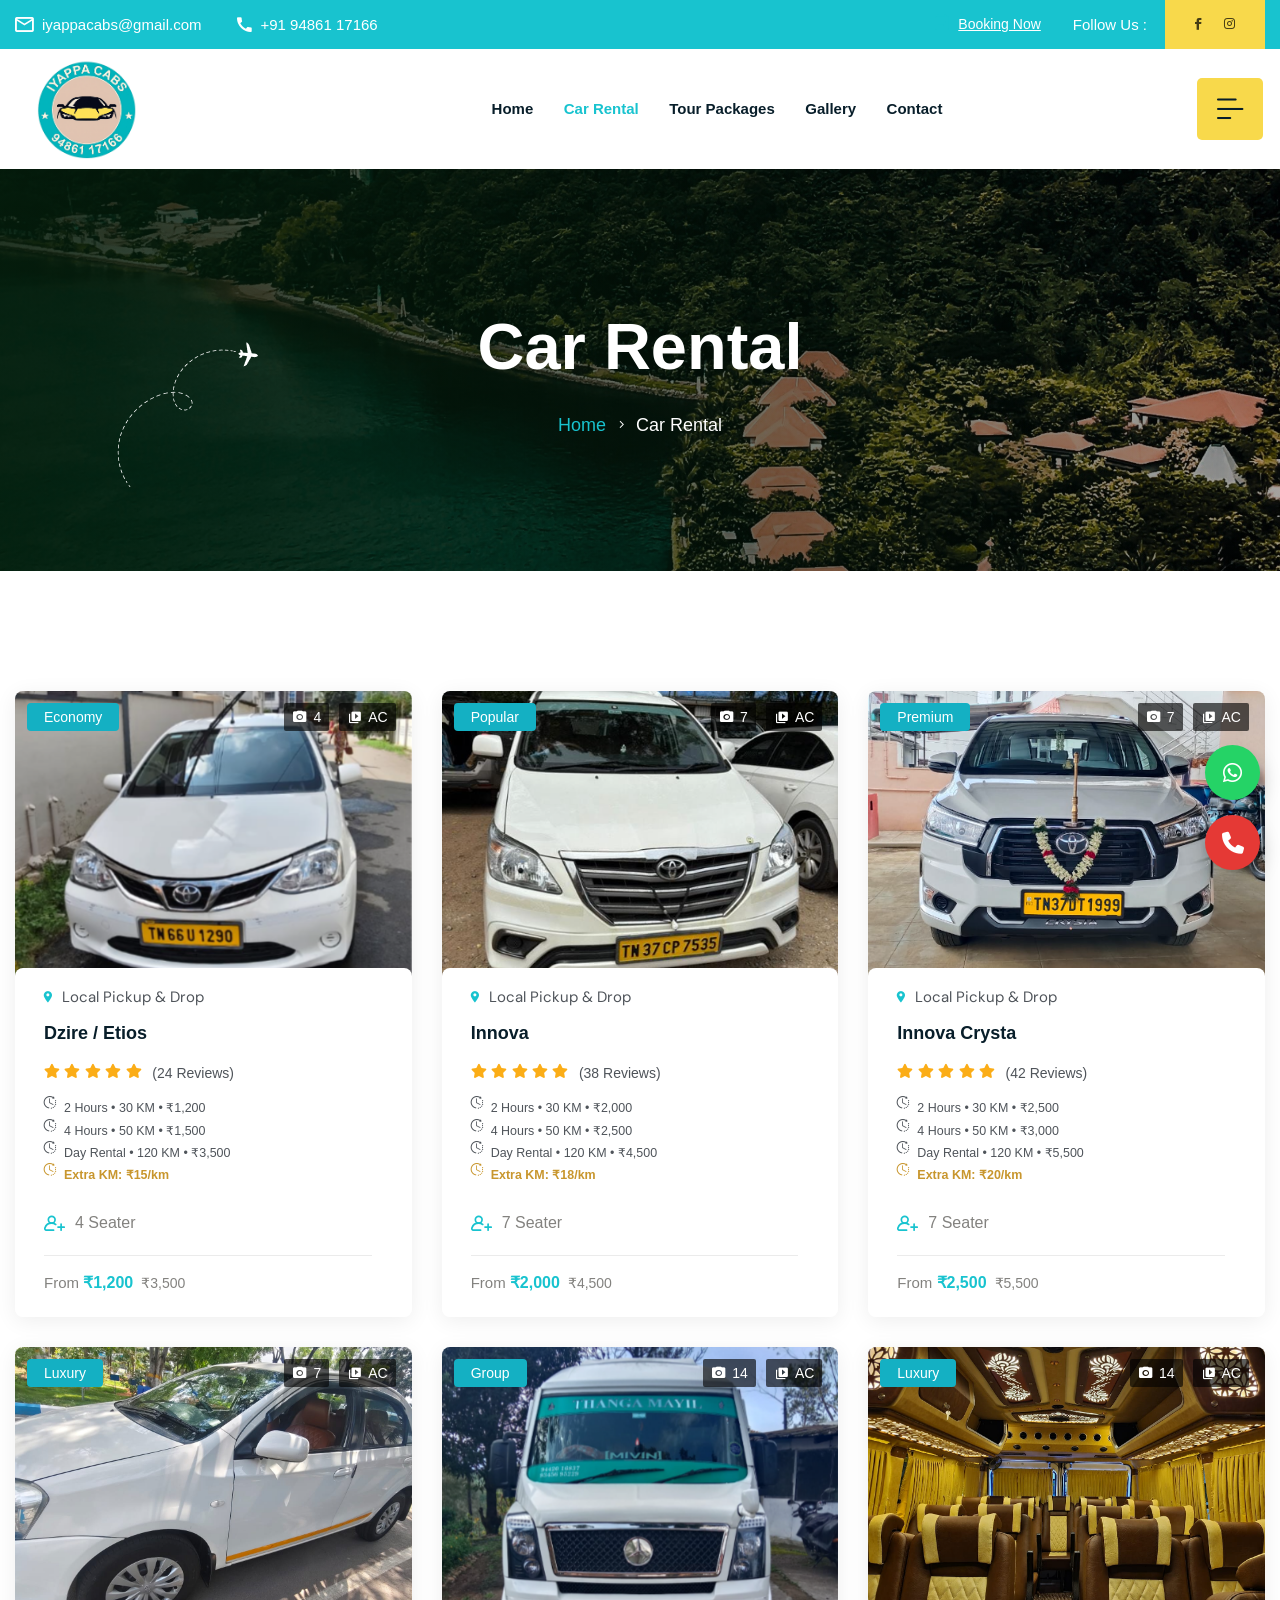
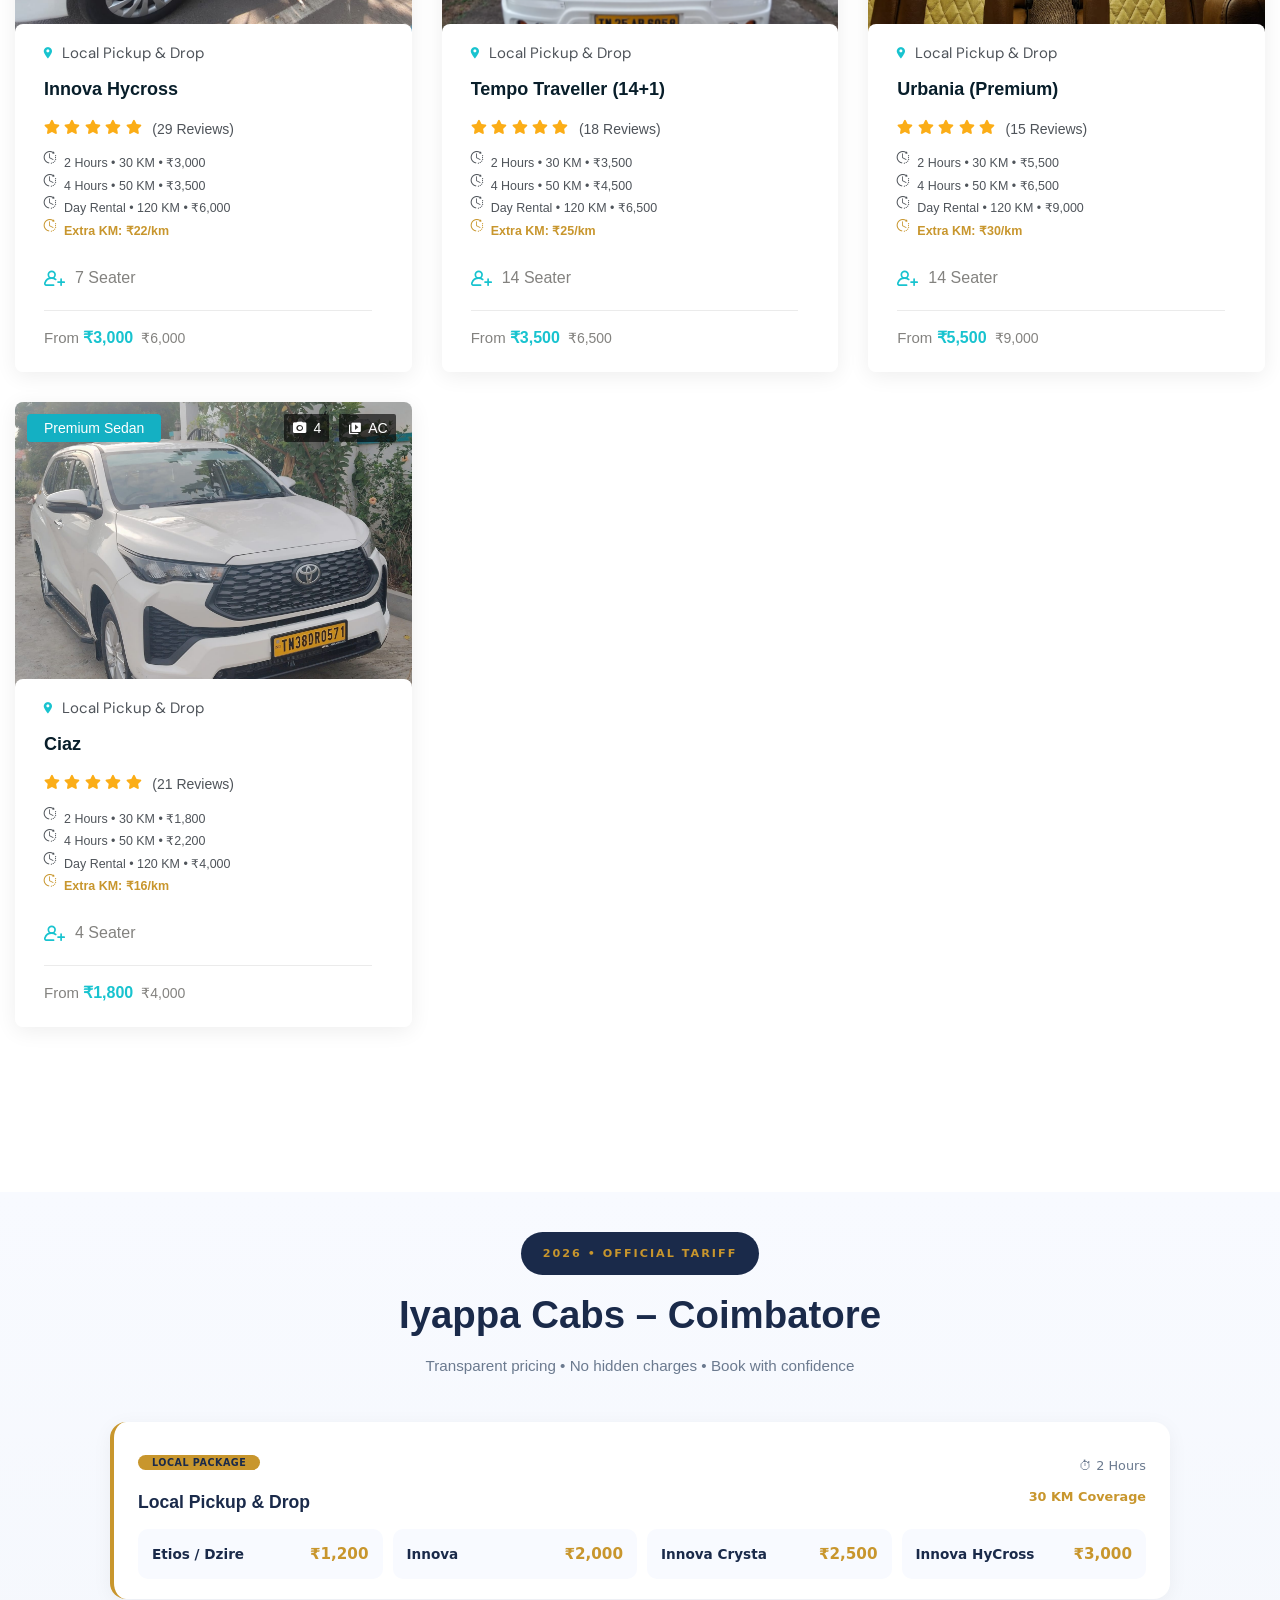
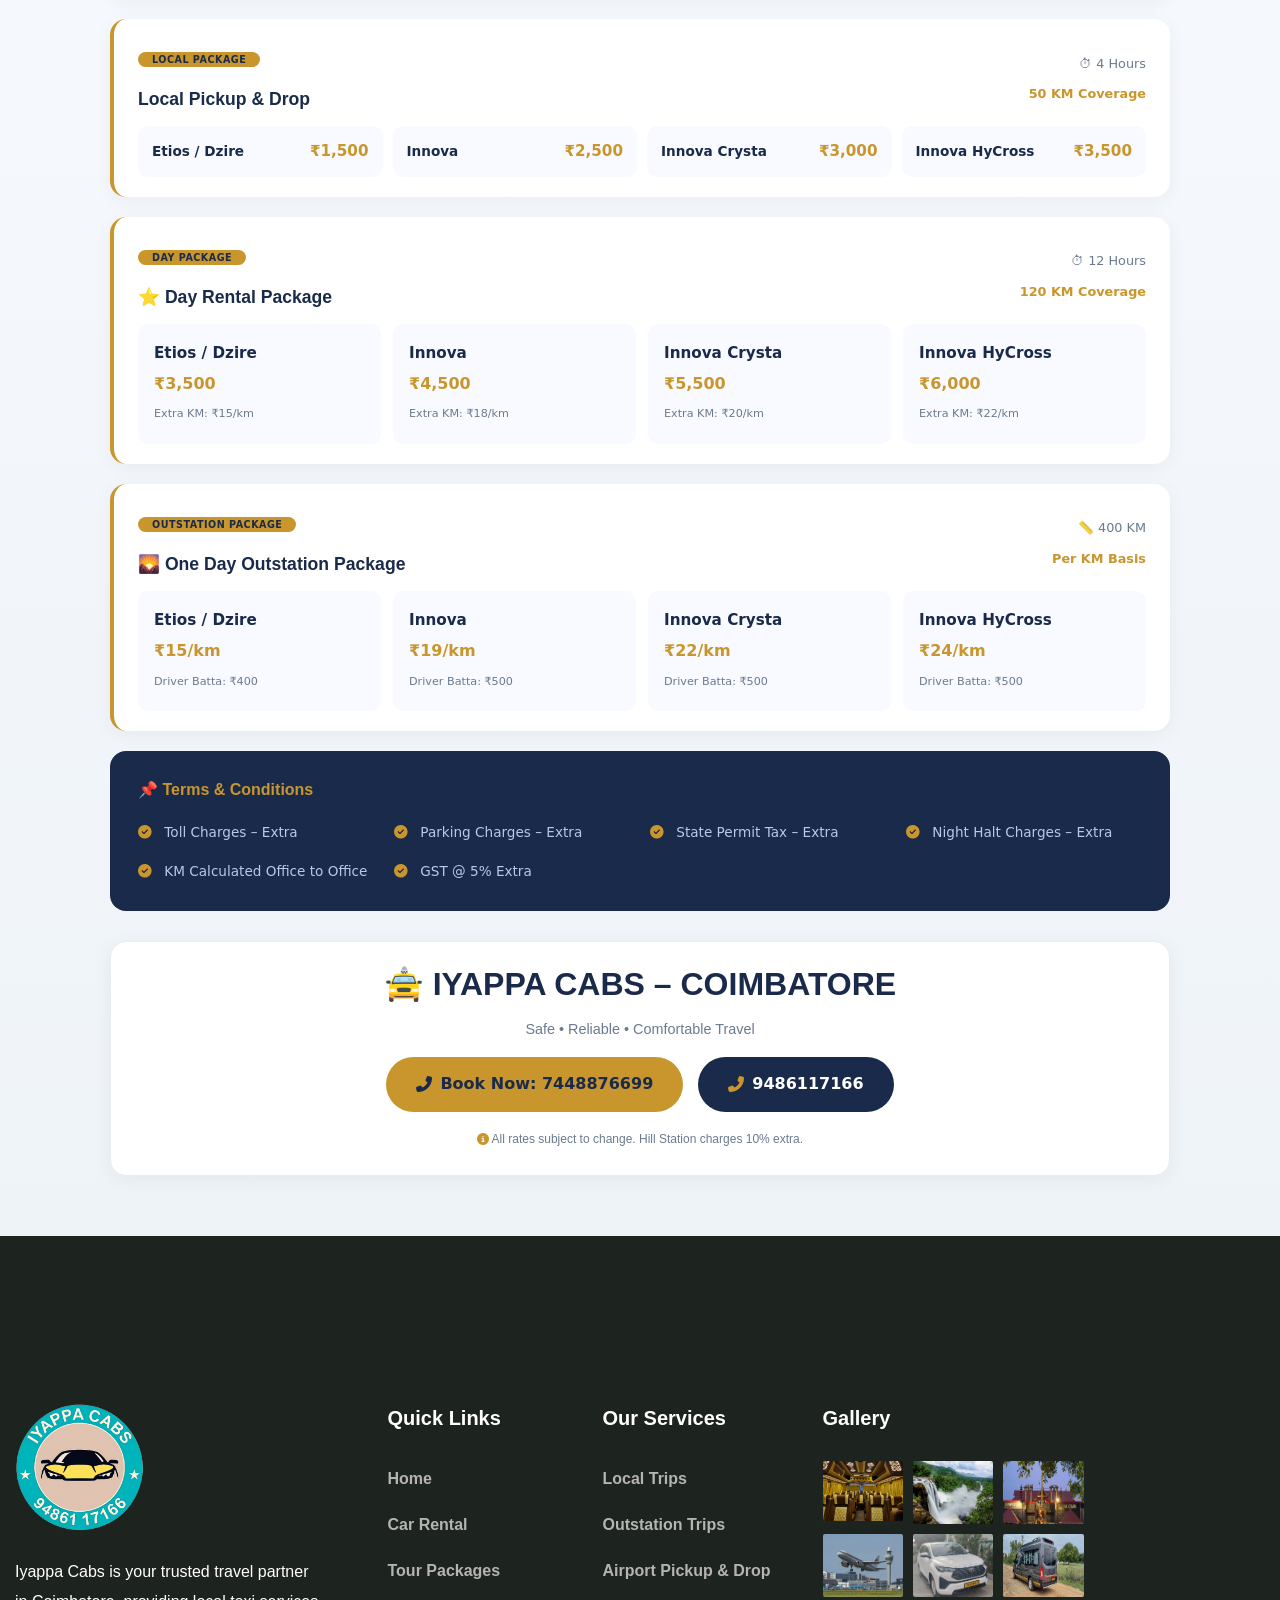
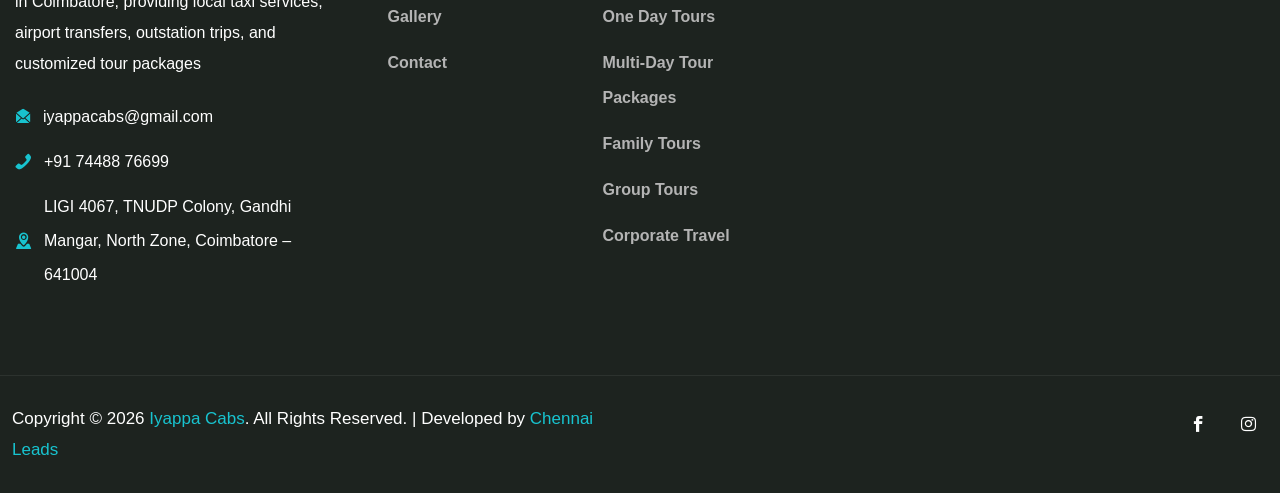
==== commit 75af254c: "Update carrental.html" ====
--- a/carrental.html
+++ b/carrental.html
@@ -281,11 +281,10 @@
                                 <span class="media"><i class="icon-Group-1000002910"></i>AC</span>
                             </div>
                         </div>
-                        <img src="assets/images/1.png" alt="Dzire Car Rental Coimbatore"
-                         style="height: 300px; ">
+                        <img src="assets/images/1.png" alt="Dzire Car Rental Coimbatore" style="height: 300px; object-fit: cover;">
                     </a>
                     <div class="tour-listing-content">
-                        <span class="map"><i class="icon-Vector4"></i>Coimbatore - All Routes</span>
+                        <span class="map"><i class="icon-Vector4"></i>Local Pickup & Drop</span>
                         <h3 class="title-tour-list"><a href="#">Dzire / Etios</a></h3>
                         <div class="review">
                             <i class="icon-Star"></i>
@@ -295,11 +294,25 @@
                             <i class="icon-Star"></i>
                             <span>(24 Reviews)</span>
                         </div>
+                        <div class="package-details" style="font-size: 0.78rem; line-height: 1.8; margin: 8px 0;">
+                            <div class="d-flex align-items-start gap-2">
+                                <i class="icon-time-left" style="flex-shrink: 0;"></i>
+                                <span>2 Hours • 30 KM • ₹1,200</span>
+                            </div>
+                            <div class="d-flex align-items-start gap-2">
+                                <i class="icon-time-left" style="flex-shrink: 0;"></i>
+                                <span>4 Hours • 50 KM • ₹1,500</span>
+                            </div>
+                            <div class="d-flex align-items-start gap-2">
+                                <i class="icon-time-left" style="flex-shrink: 0;"></i>
+                                <span>Day Rental • 120 KM • ₹3,500</span>
+                            </div>
+                            <div class="d-flex align-items-start gap-2" style="color: #c8962d; font-weight: 600;">
+                                <i class="icon-time-left" style="flex-shrink: 0;"></i>
+                                <span>Extra KM: ₹15/km</span>
+                            </div>
+                        </div>
                         <div class="icon-box flex-three">
-                            <div class="icons flex-three">
-                                <i class="icon-time-left"></i>
-                                <span>Day Rent: ₹1,800</span>
-                            </div>
                             <div class="icons flex-three">
                                 <svg width="21" height="16" viewBox="0 0 21 16" fill="none" xmlns="http://www.w3.org/2000/svg">
                                     <path d="M4.34766 4.79761C4.34766 2.94013 5.85346 1.43433 7.71094 1.43433C9.56841 1.43433 11.0742 2.94013 11.0742 4.79761C11.0742 6.65508 9.56841 8.16089 7.71094 8.16089C5.85346 8.16089 4.34766 6.65508 4.34766 4.79761Z" stroke="currentColor" stroke-width="1.7" stroke-miterlimit="10" stroke-linecap="round" stroke-linejoin="round"/>
@@ -312,8 +325,8 @@
                         </div>
                         <div class="flex-two">
                             <div class="price-box flex-three">
-                                <p>From <span class="price-sale">₹1,800</span></p>
-                                <span class="price">₹2,200</span>
+                                <p>From <span class="price-sale">₹1,200</span></p>
+                                <span class="price">₹3,500</span>
                             </div>
                         </div>
                     </div>
@@ -329,11 +342,10 @@
                                 <span class="media"><i class="icon-Group-1000002910"></i>AC</span>
                             </div>
                         </div>
-                        <img src="assets/images/3.jpg" alt="Innova Car Rental Coimbatore"
-                         style="height: 300px; object-fit: cover;">
+                        <img src="assets/images/3.jpg" alt="Innova Car Rental Coimbatore" style="height: 300px; object-fit: cover;">
                     </a>
                     <div class="tour-listing-content">
-                        <span class="map"><i class="icon-Vector4"></i>Coimbatore - All Routes</span>
+                        <span class="map"><i class="icon-Vector4"></i>Local Pickup & Drop</span>
                         <h3 class="title-tour-list"><a href="#">Innova</a></h3>
                         <div class="review">
                             <i class="icon-Star"></i>
@@ -343,11 +355,25 @@
                             <i class="icon-Star"></i>
                             <span>(38 Reviews)</span>
                         </div>
+                        <div class="package-details" style="font-size: 0.78rem; line-height: 1.8; margin: 8px 0;">
+                            <div class="d-flex align-items-start gap-2">
+                                <i class="icon-time-left" style="flex-shrink: 0;"></i>
+                                <span>2 Hours • 30 KM • ₹2,000</span>
+                            </div>
+                            <div class="d-flex align-items-start gap-2">
+                                <i class="icon-time-left" style="flex-shrink: 0;"></i>
+                                <span>4 Hours • 50 KM • ₹2,500</span>
+                            </div>
+                            <div class="d-flex align-items-start gap-2">
+                                <i class="icon-time-left" style="flex-shrink: 0;"></i>
+                                <span>Day Rental • 120 KM • ₹4,500</span>
+                            </div>
+                            <div class="d-flex align-items-start gap-2" style="color: #c8962d; font-weight: 600;">
+                                <i class="icon-time-left" style="flex-shrink: 0;"></i>
+                                <span>Extra KM: ₹18/km</span>
+                            </div>
+                        </div>
                         <div class="icon-box flex-three">
-                            <div class="icons flex-three">
-                                <i class="icon-time-left"></i>
-                                <span>Day Rent: ₹2,100</span>
-                            </div>
                             <div class="icons flex-three">
                                 <svg width="21" height="16" viewBox="0 0 21 16" fill="none" xmlns="http://www.w3.org/2000/svg">
                                     <path d="M4.34766 4.79761C4.34766 2.94013 5.85346 1.43433 7.71094 1.43433C9.56841 1.43433 11.0742 2.94013 11.0742 4.79761C11.0742 6.65508 9.56841 8.16089 7.71094 8.16089C5.85346 8.16089 4.34766 6.65508 4.34766 4.79761Z" stroke="currentColor" stroke-width="1.7" stroke-miterlimit="10" stroke-linecap="round" stroke-linejoin="round"/>
@@ -360,8 +386,8 @@
                         </div>
                         <div class="flex-two">
                             <div class="price-box flex-three">
-                                <p>From <span class="price-sale">₹2,100</span></p>
-                                <span class="price">₹2,500</span>
+                                <p>From <span class="price-sale">₹2,000</span></p>
+                                <span class="price">₹4,500</span>
                             </div>
                         </div>
                     </div>
@@ -377,11 +403,10 @@
                                 <span class="media"><i class="icon-Group-1000002910"></i>AC</span>
                             </div>
                         </div>
-                        <img src="assets/images/2.jpg" alt="Innova Crysta Car Rental Coimbatore" 
-                        style="height: 300px; object-fit: cover;">
+                        <img src="assets/images/2.jpg" alt="Innova Crysta Car Rental Coimbatore" style="height: 300px; object-fit: cover;">
                     </a>
                     <div class="tour-listing-content">
-                        <span class="map"><i class="icon-Vector4"></i>Coimbatore - All Routes</span>
+                        <span class="map"><i class="icon-Vector4"></i>Local Pickup & Drop</span>
                         <h3 class="title-tour-list"><a href="#">Innova Crysta</a></h3>
                         <div class="review">
                             <i class="icon-Star"></i>
@@ -391,11 +416,25 @@
                             <i class="icon-Star"></i>
                             <span>(42 Reviews)</span>
                         </div>
+                        <div class="package-details" style="font-size: 0.78rem; line-height: 1.8; margin: 8px 0;">
+                            <div class="d-flex align-items-start gap-2">
+                                <i class="icon-time-left" style="flex-shrink: 0;"></i>
+                                <span>2 Hours • 30 KM • ₹2,500</span>
+                            </div>
+                            <div class="d-flex align-items-start gap-2">
+                                <i class="icon-time-left" style="flex-shrink: 0;"></i>
+                                <span>4 Hours • 50 KM • ₹3,000</span>
+                            </div>
+                            <div class="d-flex align-items-start gap-2">
+                                <i class="icon-time-left" style="flex-shrink: 0;"></i>
+                                <span>Day Rental • 120 KM • ₹5,500</span>
+                            </div>
+                            <div class="d-flex align-items-start gap-2" style="color: #c8962d; font-weight: 600;">
+                                <i class="icon-time-left" style="flex-shrink: 0;"></i>
+                                <span>Extra KM: ₹20/km</span>
+                            </div>
+                        </div>
                         <div class="icon-box flex-three">
-                            <div class="icons flex-three">
-                                <i class="icon-time-left"></i>
-                                <span>Day Rent: ₹3,000</span>
-                            </div>
                             <div class="icons flex-three">
                                 <svg width="21" height="16" viewBox="0 0 21 16" fill="none" xmlns="http://www.w3.org/2000/svg">
                                     <path d="M4.34766 4.79761C4.34766 2.94013 5.85346 1.43433 7.71094 1.43433C9.56841 1.43433 11.0742 2.94013 11.0742 4.79761C11.0742 6.65508 9.56841 8.16089 7.71094 8.16089C5.85346 8.16089 4.34766 6.65508 4.34766 4.79761Z" stroke="currentColor" stroke-width="1.7" stroke-miterlimit="10" stroke-linecap="round" stroke-linejoin="round"/>
@@ -408,8 +447,8 @@
                         </div>
                         <div class="flex-two">
                             <div class="price-box flex-three">
-                                <p>From <span class="price-sale">₹3,000</span></p>
-                                <span class="price">₹3,500</span>
+                                <p>From <span class="price-sale">₹2,500</span></p>
+                                <span class="price">₹5,500</span>
                             </div>
                         </div>
                     </div>
@@ -425,11 +464,10 @@
                                 <span class="media"><i class="icon-Group-1000002910"></i>AC</span>
                             </div>
                         </div>
-                        <img src="assets/images/4.jpeg" alt="Innova Hycross Car Rental Coimbatore" 
-                        style="height: 300px; object-fit: cover;">
+                        <img src="assets/images/4.jpeg" alt="Innova Hycross Car Rental Coimbatore" style="height: 300px; object-fit: cover;">
                     </a>
                     <div class="tour-listing-content">
-                        <span class="map"><i class="icon-Vector4"></i>Coimbatore - All Routes</span>
+                        <span class="map"><i class="icon-Vector4"></i>Local Pickup & Drop</span>
                         <h3 class="title-tour-list"><a href="#">Innova Hycross</a></h3>
                         <div class="review">
                             <i class="icon-Star"></i>
@@ -439,11 +477,25 @@
                             <i class="icon-Star"></i>
                             <span>(29 Reviews)</span>
                         </div>
+                        <div class="package-details" style="font-size: 0.78rem; line-height: 1.8; margin: 8px 0;">
+                            <div class="d-flex align-items-start gap-2">
+                                <i class="icon-time-left" style="flex-shrink: 0;"></i>
+                                <span>2 Hours • 30 KM • ₹3,000</span>
+                            </div>
+                            <div class="d-flex align-items-start gap-2">
+                                <i class="icon-time-left" style="flex-shrink: 0;"></i>
+                                <span>4 Hours • 50 KM • ₹3,500</span>
+                            </div>
+                            <div class="d-flex align-items-start gap-2">
+                                <i class="icon-time-left" style="flex-shrink: 0;"></i>
+                                <span>Day Rental • 120 KM • ₹6,000</span>
+                            </div>
+                            <div class="d-flex align-items-start gap-2" style="color: #c8962d; font-weight: 600;">
+                                <i class="icon-time-left" style="flex-shrink: 0;"></i>
+                                <span>Extra KM: ₹22/km</span>
+                            </div>
+                        </div>
                         <div class="icon-box flex-three">
-                            <div class="icons flex-three">
-                                <i class="icon-time-left"></i>
-                                <span>Day Rent: ₹3,500</span>
-                            </div>
                             <div class="icons flex-three">
                                 <svg width="21" height="16" viewBox="0 0 21 16" fill="none" xmlns="http://www.w3.org/2000/svg">
                                     <path d="M4.34766 4.79761C4.34766 2.94013 5.85346 1.43433 7.71094 1.43433C9.56841 1.43433 11.0742 2.94013 11.0742 4.79761C11.0742 6.65508 9.56841 8.16089 7.71094 8.16089C5.85346 8.16089 4.34766 6.65508 4.34766 4.79761Z" stroke="currentColor" stroke-width="1.7" stroke-miterlimit="10" stroke-linecap="round" stroke-linejoin="round"/>
@@ -456,8 +508,8 @@
                         </div>
                         <div class="flex-two">
                             <div class="price-box flex-three">
-                                <p>From <span class="price-sale">₹3,500</span></p>
-                                <span class="price">₹4,000</span>
+                                <p>From <span class="price-sale">₹3,000</span></p>
+                                <span class="price">₹6,000</span>
                             </div>
                         </div>
                     </div>
@@ -473,11 +525,10 @@
                                 <span class="media"><i class="icon-Group-1000002910"></i>AC</span>
                             </div>
                         </div>
-                        <img src="assets/images/5.png" alt="Tempo Traveller Rental Coimbatore"
-                         style="height: 300px; object-fit: cover;">
+                        <img src="assets/images/5.png" alt="Tempo Traveller Rental Coimbatore" style="height: 300px; object-fit: cover;">
                     </a>
                     <div class="tour-listing-content">
-                        <span class="map"><i class="icon-Vector4"></i>Coimbatore - All Routes</span>
+                        <span class="map"><i class="icon-Vector4"></i>Local Pickup & Drop</span>
                         <h3 class="title-tour-list"><a href="#">Tempo Traveller (14+1)</a></h3>
                         <div class="review">
                             <i class="icon-Star"></i>
@@ -487,11 +538,25 @@
                             <i class="icon-Star"></i>
                             <span>(18 Reviews)</span>
                         </div>
+                        <div class="package-details" style="font-size: 0.78rem; line-height: 1.8; margin: 8px 0;">
+                            <div class="d-flex align-items-start gap-2">
+                                <i class="icon-time-left" style="flex-shrink: 0;"></i>
+                                <span>2 Hours • 30 KM • ₹3,500</span>
+                            </div>
+                            <div class="d-flex align-items-start gap-2">
+                                <i class="icon-time-left" style="flex-shrink: 0;"></i>
+                                <span>4 Hours • 50 KM • ₹4,500</span>
+                            </div>
+                            <div class="d-flex align-items-start gap-2">
+                                <i class="icon-time-left" style="flex-shrink: 0;"></i>
+                                <span>Day Rental • 120 KM • ₹6,500</span>
+                            </div>
+                            <div class="d-flex align-items-start gap-2" style="color: #c8962d; font-weight: 600;">
+                                <i class="icon-time-left" style="flex-shrink: 0;"></i>
+                                <span>Extra KM: ₹25/km</span>
+                            </div>
+                        </div>
                         <div class="icon-box flex-three">
-                            <div class="icons flex-three">
-                                <i class="icon-time-left"></i>
-                                <span>Day Rent: ₹3,500</span>
-                            </div>
                             <div class="icons flex-three">
                                 <svg width="21" height="16" viewBox="0 0 21 16" fill="none" xmlns="http://www.w3.org/2000/svg">
                                     <path d="M4.34766 4.79761C4.34766 2.94013 5.85346 1.43433 7.71094 1.43433C9.56841 1.43433 11.0742 2.94013 11.0742 4.79761C11.0742 6.65508 9.56841 8.16089 7.71094 8.16089C5.85346 8.16089 4.34766 6.65508 4.34766 4.79761Z" stroke="currentColor" stroke-width="1.7" stroke-miterlimit="10" stroke-linecap="round" stroke-linejoin="round"/>
@@ -505,7 +570,7 @@
                         <div class="flex-two">
                             <div class="price-box flex-three">
                                 <p>From <span class="price-sale">₹3,500</span></p>
-                                <span class="price">₹4,500</span>
+                                <span class="price">₹6,500</span>
                             </div>
                         </div>
                     </div>
@@ -521,10 +586,10 @@
                                 <span class="media"><i class="icon-Group-1000002910"></i>AC</span>
                             </div>
                         </div>
-                        <img src="assets/images/gallery1.jpeg" alt="Urbania Rental Coimbatore" style="height: 300px;">
+                        <img src="assets/images/gallery1.jpeg" alt="Urbania Rental Coimbatore" style="height: 300px; object-fit: cover;">
                     </a>
                     <div class="tour-listing-content">
-                        <span class="map"><i class="icon-Vector4"></i>Coimbatore - All Routes</span>
+                        <span class="map"><i class="icon-Vector4"></i>Local Pickup & Drop</span>
                         <h3 class="title-tour-list"><a href="#">Urbania (Premium)</a></h3>
                         <div class="review">
                             <i class="icon-Star"></i>
@@ -534,11 +599,25 @@
                             <i class="icon-Star"></i>
                             <span>(15 Reviews)</span>
                         </div>
+                        <div class="package-details" style="font-size: 0.78rem; line-height: 1.8; margin: 8px 0;">
+                            <div class="d-flex align-items-start gap-2">
+                                <i class="icon-time-left" style="flex-shrink: 0;"></i>
+                                <span>2 Hours • 30 KM • ₹5,500</span>
+                            </div>
+                            <div class="d-flex align-items-start gap-2">
+                                <i class="icon-time-left" style="flex-shrink: 0;"></i>
+                                <span>4 Hours • 50 KM • ₹6,500</span>
+                            </div>
+                            <div class="d-flex align-items-start gap-2">
+                                <i class="icon-time-left" style="flex-shrink: 0;"></i>
+                                <span>Day Rental • 120 KM • ₹9,000</span>
+                            </div>
+                            <div class="d-flex align-items-start gap-2" style="color: #c8962d; font-weight: 600;">
+                                <i class="icon-time-left" style="flex-shrink: 0;"></i>
+                                <span>Extra KM: ₹30/km</span>
+                            </div>
+                        </div>
                         <div class="icon-box flex-three">
-                            <div class="icons flex-three">
-                                <i class="icon-time-left"></i>
-                                <span>Day Rent: ₹7,000</span>
-                            </div>
                             <div class="icons flex-three">
                                 <svg width="21" height="16" viewBox="0 0 21 16" fill="none" xmlns="http://www.w3.org/2000/svg">
                                     <path d="M4.34766 4.79761C4.34766 2.94013 5.85346 1.43433 7.71094 1.43433C9.56841 1.43433 11.0742 2.94013 11.0742 4.79761C11.0742 6.65508 9.56841 8.16089 7.71094 8.16089C5.85346 8.16089 4.34766 6.65508 4.34766 4.79761Z" stroke="currentColor" stroke-width="1.7" stroke-miterlimit="10" stroke-linecap="round" stroke-linejoin="round"/>
@@ -551,8 +630,8 @@
                         </div>
                         <div class="flex-two">
                             <div class="price-box flex-three">
-                                <p>From <span class="price-sale">₹7,000</span></p>
-                                <span class="price">₹8,500</span>
+                                <p>From <span class="price-sale">₹5,500</span></p>
+                                <span class="price">₹9,000</span>
                             </div>
                         </div>
                     </div>
@@ -568,11 +647,10 @@
                                 <span class="media"><i class="icon-Group-1000002910"></i>AC</span>
                             </div>
                         </div>
-                        <img src="assets/images/6.jpeg" alt="Ciaz Car Rental Coimbatore"
-                         style="height: 300px; object-fit: cover;">
+                        <img src="assets/images/6.jpeg" alt="Ciaz Car Rental Coimbatore" style="height: 300px; object-fit: cover;">
                     </a>
                     <div class="tour-listing-content">
-                        <span class="map"><i class="icon-Vector4"></i>Coimbatore - All Routes</span>
+                        <span class="map"><i class="icon-Vector4"></i>Local Pickup & Drop</span>
                         <h3 class="title-tour-list"><a href="#">Ciaz</a></h3>
                         <div class="review">
                             <i class="icon-Star"></i>
@@ -582,11 +660,25 @@
                             <i class="icon-Star"></i>
                             <span>(21 Reviews)</span>
                         </div>
+                        <div class="package-details" style="font-size: 0.78rem; line-height: 1.8; margin: 8px 0;">
+                            <div class="d-flex align-items-start gap-2">
+                                <i class="icon-time-left" style="flex-shrink: 0;"></i>
+                                <span>2 Hours • 30 KM • ₹1,800</span>
+                            </div>
+                            <div class="d-flex align-items-start gap-2">
+                                <i class="icon-time-left" style="flex-shrink: 0;"></i>
+                                <span>4 Hours • 50 KM • ₹2,200</span>
+                            </div>
+                            <div class="d-flex align-items-start gap-2">
+                                <i class="icon-time-left" style="flex-shrink: 0;"></i>
+                                <span>Day Rental • 120 KM • ₹4,000</span>
+                            </div>
+                            <div class="d-flex align-items-start gap-2" style="color: #c8962d; font-weight: 600;">
+                                <i class="icon-time-left" style="flex-shrink: 0;"></i>
+                                <span>Extra KM: ₹16/km</span>
+                            </div>
+                        </div>
                         <div class="icon-box flex-three">
-                            <div class="icons flex-three">
-                                <i class="icon-time-left"></i>
-                                <span>Day Rent: ₹2,500</span>
-                            </div>
                             <div class="icons flex-three">
                                 <svg width="21" height="16" viewBox="0 0 21 16" fill="none" xmlns="http://www.w3.org/2000/svg">
                                     <path d="M4.34766 4.79761C4.34766 2.94013 5.85346 1.43433 7.71094 1.43433C9.56841 1.43433 11.0742 2.94013 11.0742 4.79761C11.0742 6.65508 9.56841 8.16089 7.71094 8.16089C5.85346 8.16089 4.34766 6.65508 4.34766 4.79761Z" stroke="currentColor" stroke-width="1.7" stroke-miterlimit="10" stroke-linecap="round" stroke-linejoin="round"/>
@@ -599,16 +691,14 @@
                         </div>
                         <div class="flex-two">
                             <div class="price-box flex-three">
-                                <p>From <span class="price-sale">₹2,500</span></p>
-                                <span class="price">₹3,000</span>
+                                <p>From <span class="price-sale">₹1,800</span></p>
+                                <span class="price">₹4,000</span>
                             </div>
                         </div>
                     </div>
                 </div>
 
             </div>
-            
-          
             
         </div>
         
